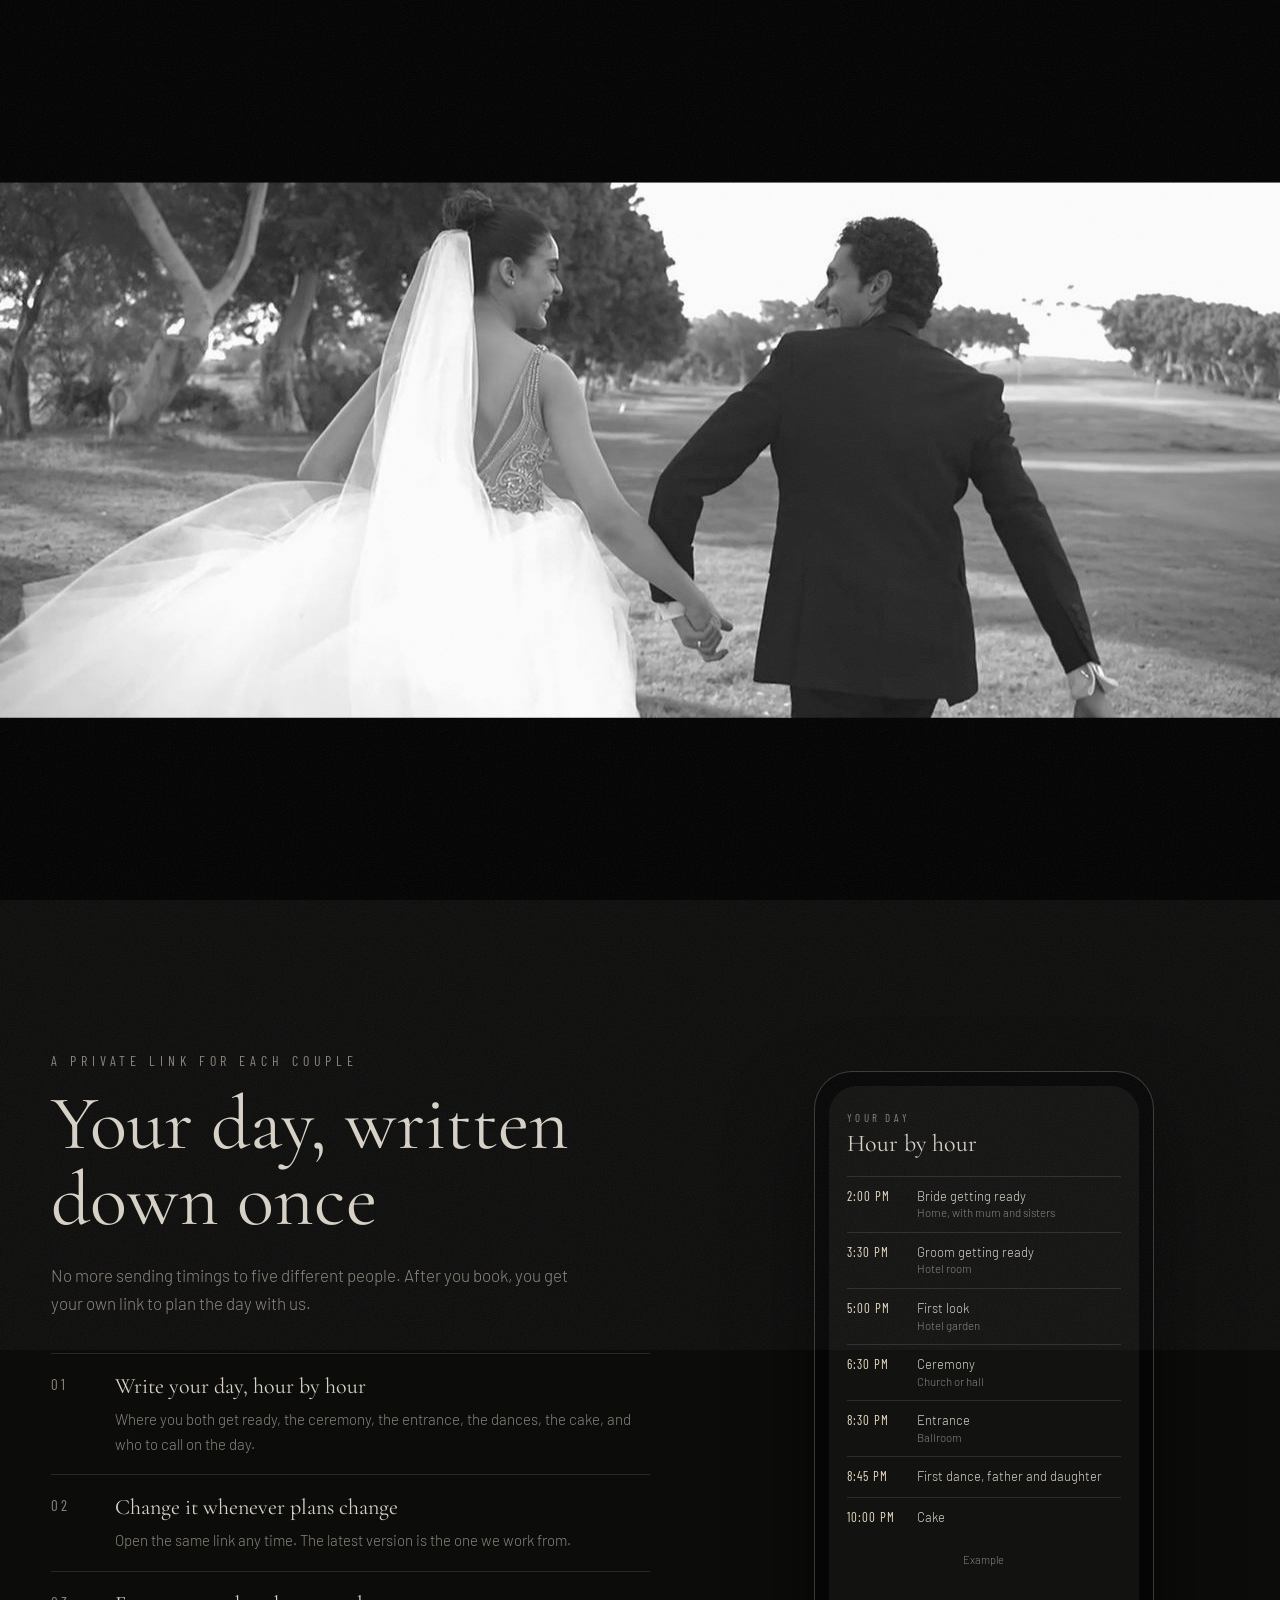
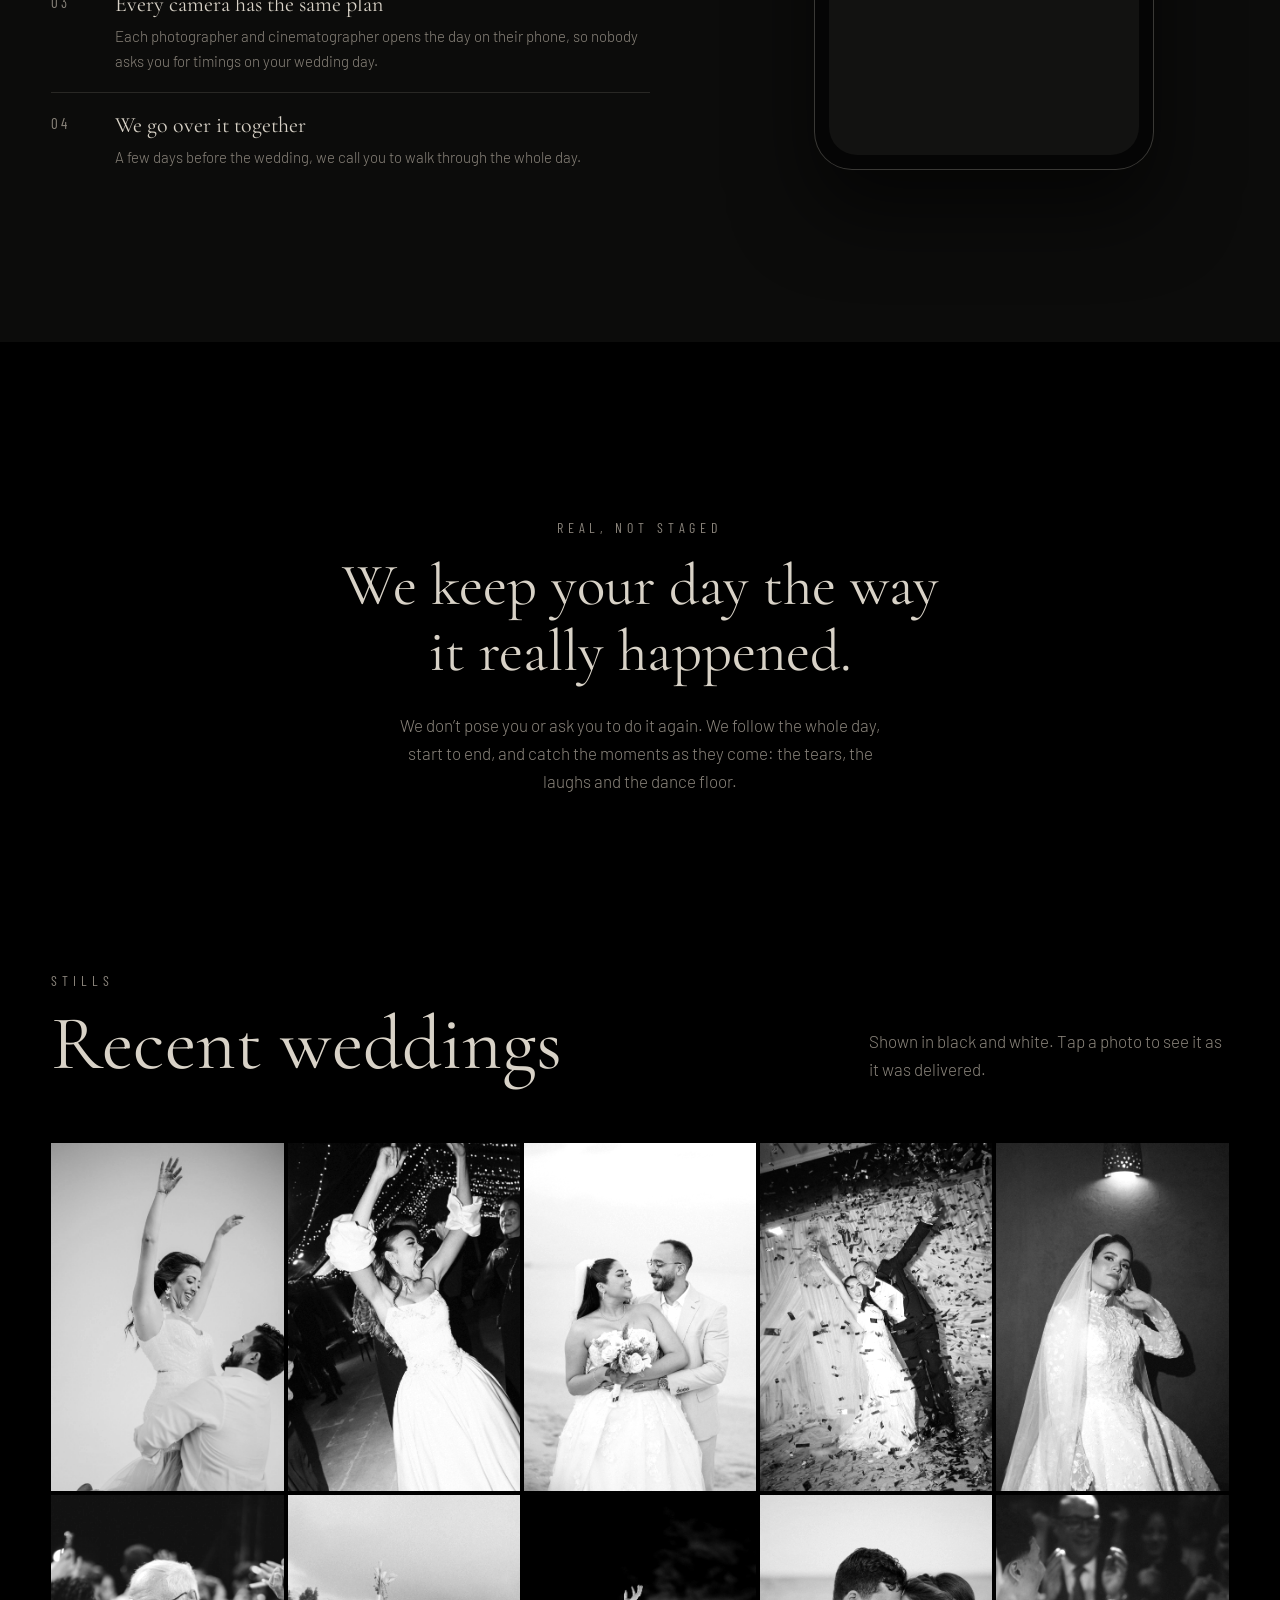
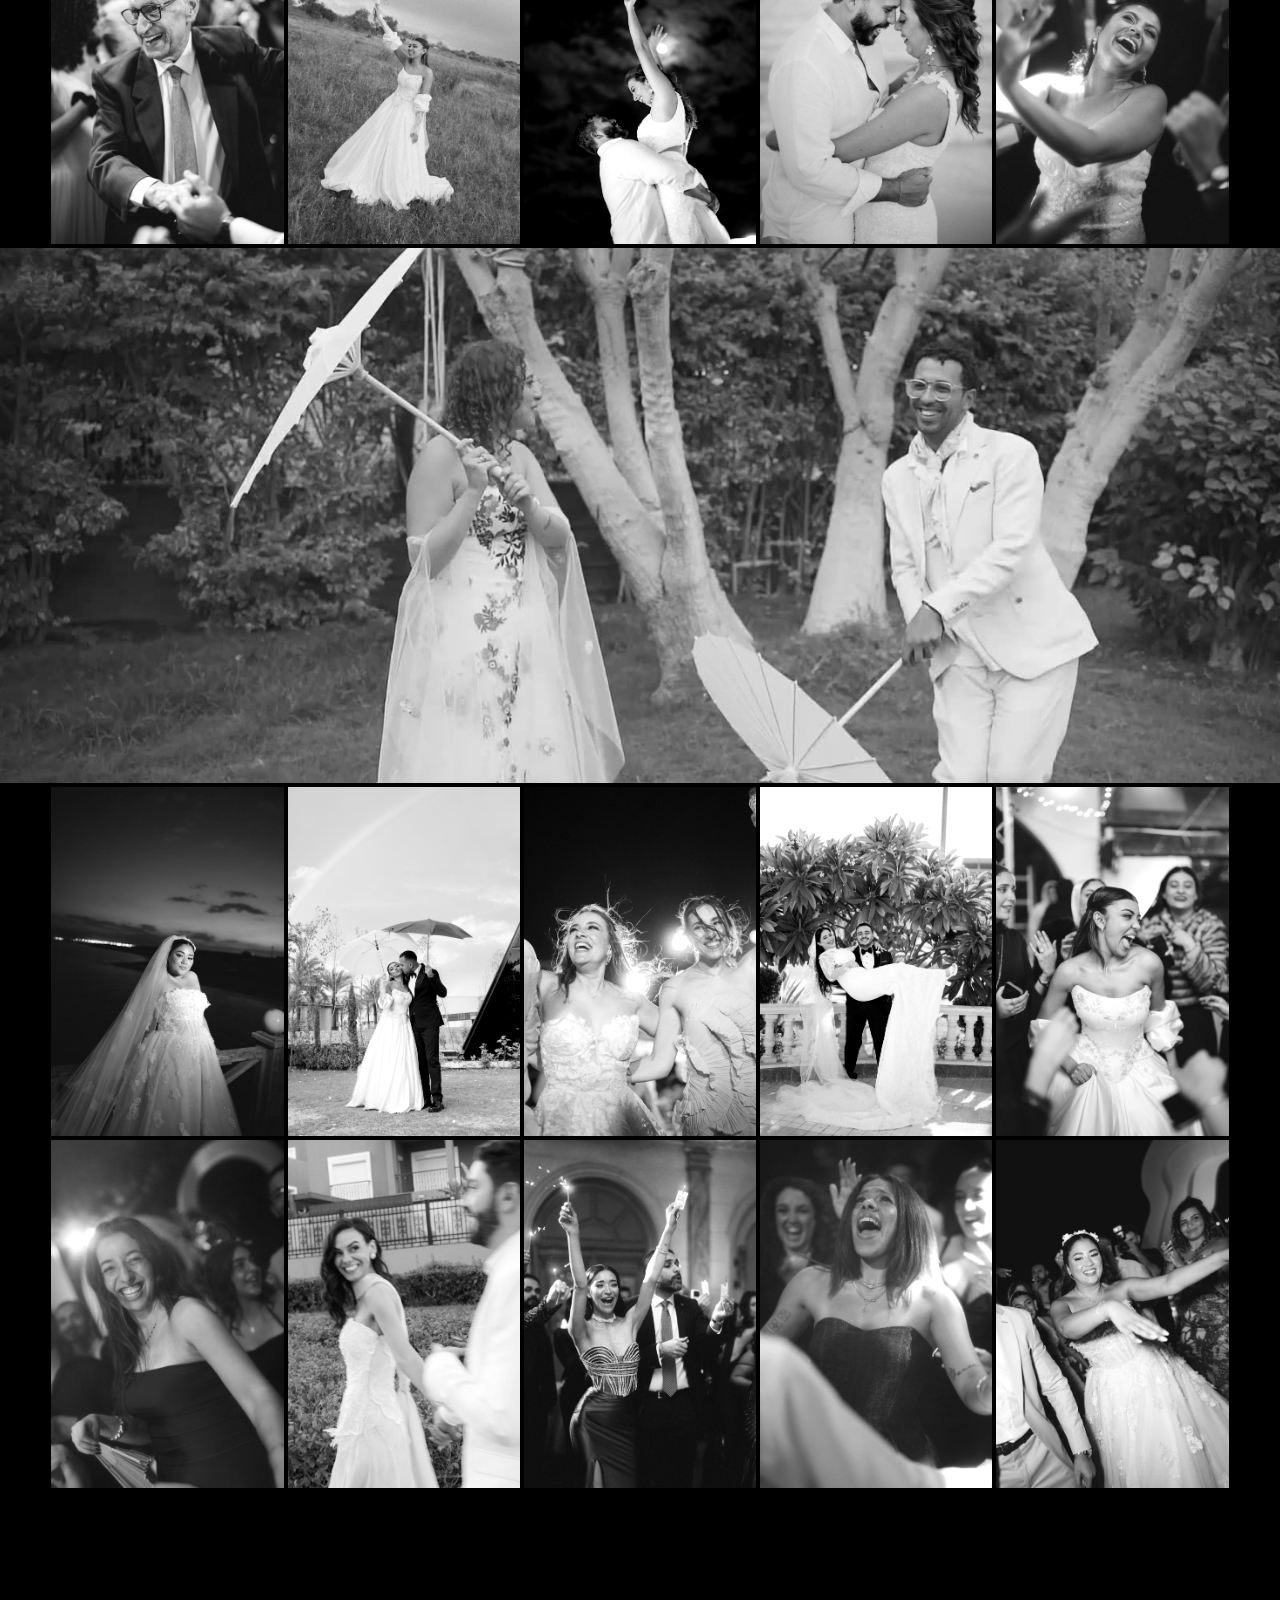
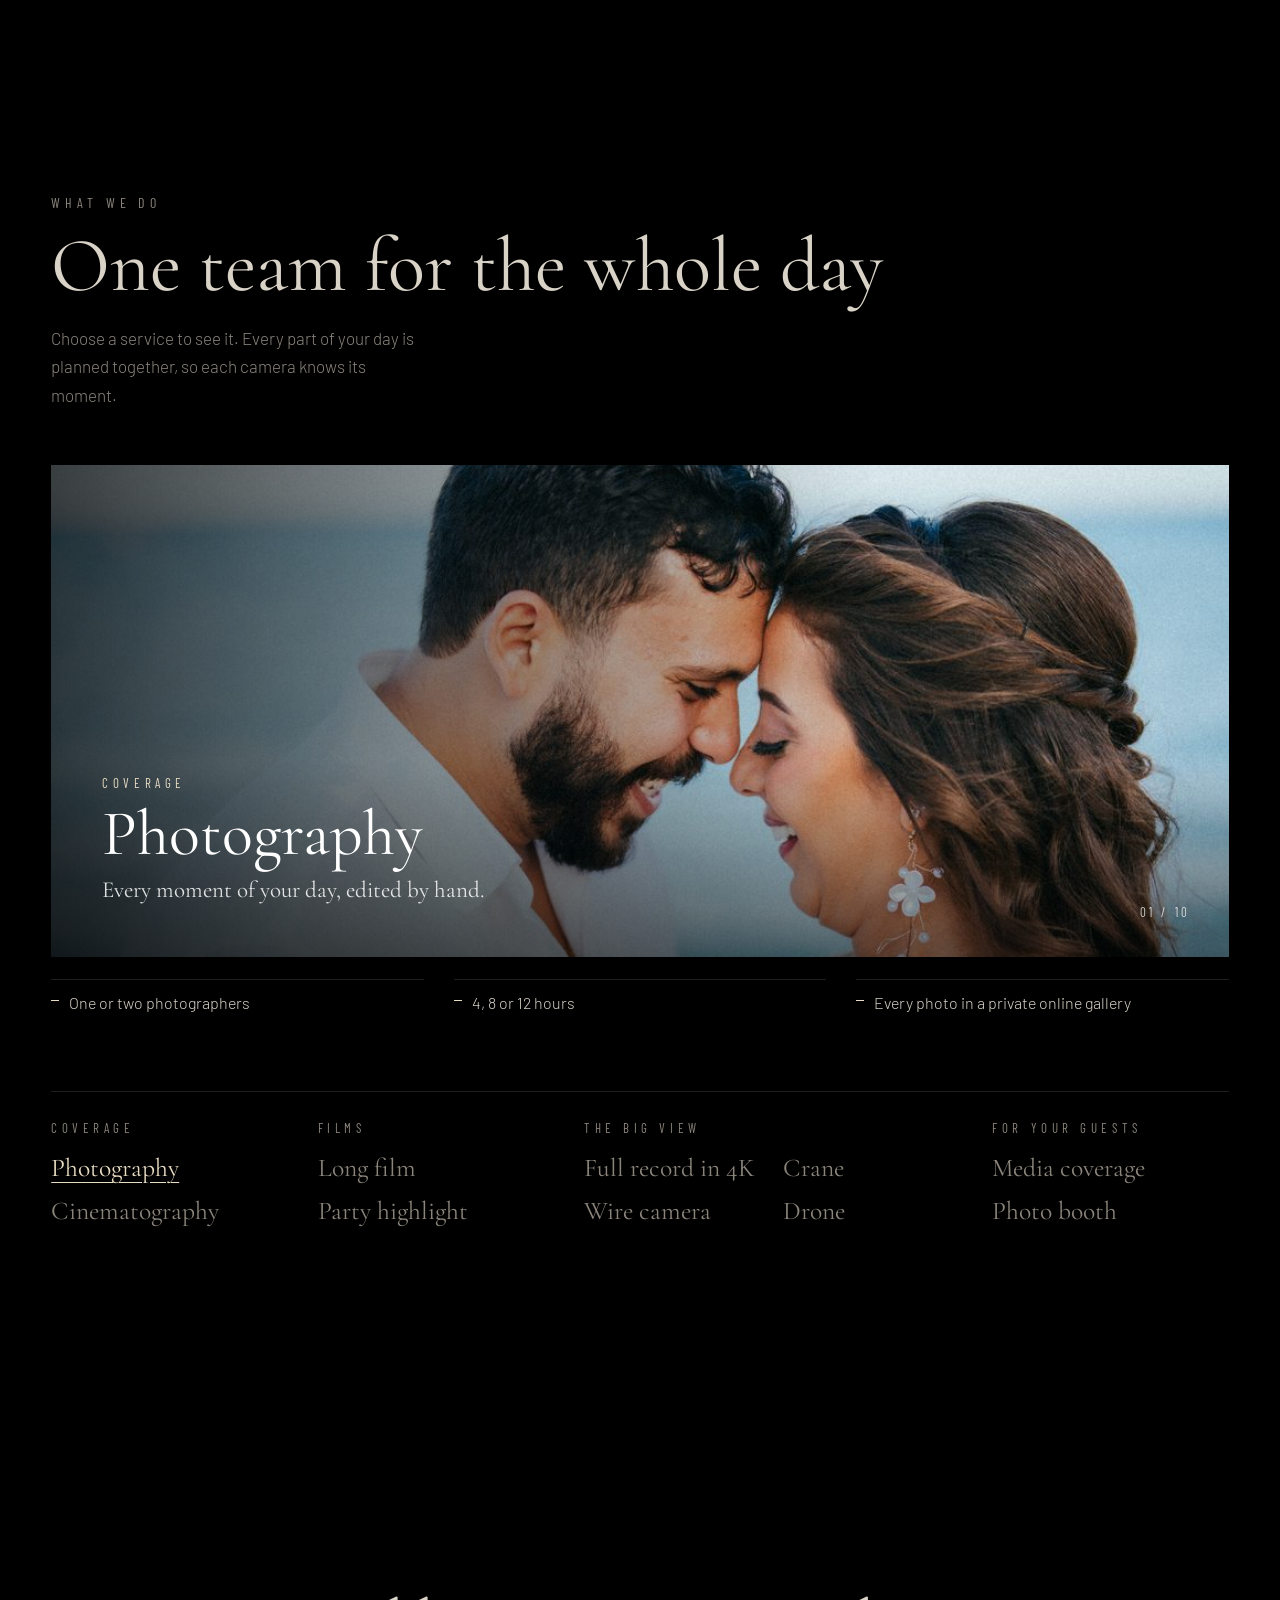
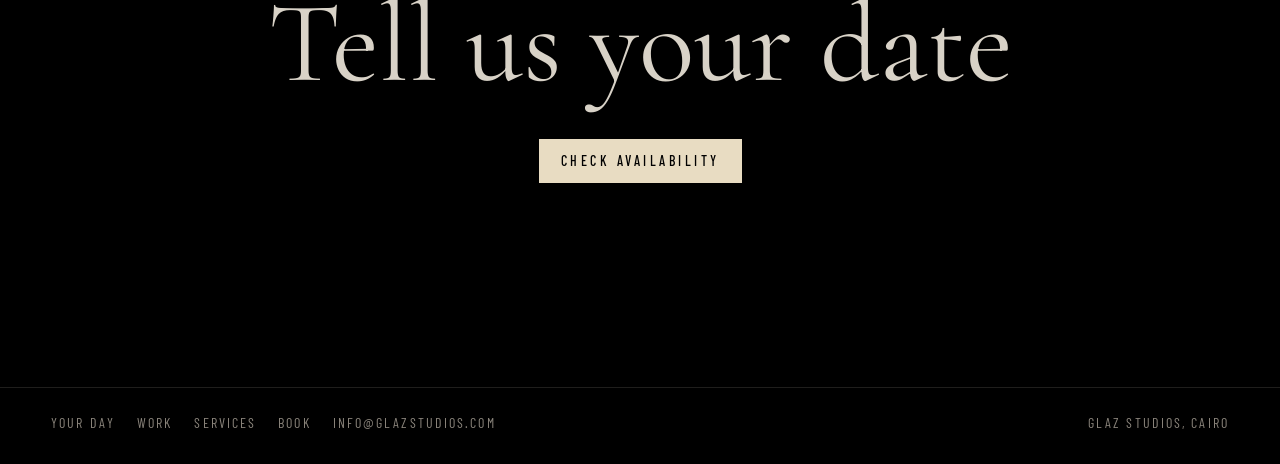
==== index.html @ 6703ae59 "Add files via upload" ====
<!doctype html>
<html lang="en">
<head>
<meta charset="utf-8">
<meta name="viewport" content="width=device-width, initial-scale=1">
<title>Glaz Studios — Wedding photography and films</title>
<meta name="description" content="Glaz Studios: wedding photography and cinematography in Cairo. We cover your whole day and keep it the way it really happened.">
<meta name="theme-color" content="#000000">
<meta property="og:title" content="Glaz Studios — Wedding photography and films">
<meta property="og:description" content="Your whole wedding day, from getting ready to the last song, kept the way it really happened.">
<meta property="og:image" content="media/site/hero-4.jpg">
<link rel="icon" href="favicon.ico" sizes="48x48">
<link rel="icon" type="image/png" sizes="32x32" href="favicon-32.png">
<link rel="apple-touch-icon" href="apple-touch-icon.png">
<link rel="preconnect" href="https://fonts.googleapis.com"><link rel="preconnect" href="https://fonts.gstatic.com" crossorigin>
<link rel="stylesheet" href="https://fonts.googleapis.com/css2?family=Bodoni+Moda:opsz,wght@6..96,400&family=Cormorant+Garamond:wght@400;500&family=Barlow+Condensed:wght@400;500&family=Barlow:wght@300;400&display=swap">
<style>
:root { color-scheme: dark; --bg: #000; --panel: #0C0C0B; --text: #D8D2C7; --muted: #8A847B; --warm: #E8DCC2; --line: rgba(216,210,199,.14);
  --title: 'Cormorant Garamond', Georgia, serif; --cond: 'Barlow Condensed', 'Arial Narrow', sans-serif; --sans: 'Barlow', system-ui, sans-serif; --mark: 'Bodoni Moda', Didot, serif;
  --gut: clamp(18px, 4vw, 60px); }
* { box-sizing: border-box; }
html { background: var(--bg); scroll-behavior: smooth; }
body { margin: 0; background: var(--bg); color: var(--text); font: 300 17px/1.65 var(--sans); overflow-x: clip; -webkit-font-smoothing: antialiased; }
img, video { display: block; max-width: 100%; height: auto; }
a { color: inherit; } h1, h2, h3 { font-weight: 400; margin: 0; } p { margin: 0; }
:focus-visible { outline: 1px solid var(--warm); outline-offset: 4px; }
.skip { position: absolute; left: 12px; top: -60px; z-index: 99; background: var(--warm); color: #000; padding: 10px 14px; }
.skip:focus { top: 12px; }
.grain { position: fixed; inset: -50%; z-index: 40; pointer-events: none; opacity: .08; background: url("data:image/svg+xml,%3Csvg xmlns='http://www.w3.org/2000/svg' width='220' height='220'%3E%3Cfilter id='n'%3E%3CfeTurbulence type='fractalNoise' baseFrequency='.85' numOctaves='2' stitchTiles='stitch'/%3E%3C/filter%3E%3Crect width='100%25' height='100%25' filter='url(%23n)'/%3E%3C/svg%3E"); animation: grain 1s steps(4) infinite; }
@keyframes grain { 0% { transform: translate(0, 0); } 25% { transform: translate(-3%, 2%); } 50% { transform: translate(2%, -3%); } 75% { transform: translate(-2%, -1%); } }

/* ---------- Intro: studio card, then the letterbox opens ---------- */
.card { position: fixed; inset: 0; z-index: 30; display: grid; place-content: center; justify-items: center; gap: 22px; pointer-events: none; }
.card img { width: 58px; opacity: 0; transition: opacity 1s; }
.card .wm { font: 400 15px/1 var(--mark); letter-spacing: .7em; text-indent: .7em; opacity: 0; transition: opacity 1s .25s; }
.card .pr { font: 400 13px/1 var(--cond); letter-spacing: .4em; text-indent: .4em; color: var(--muted); opacity: 0; transition: opacity 1s .7s; }
.c1 .card img, .c1 .card .wm, .c1 .card .pr { opacity: 1; animation: flicker 2.2s linear; }
.c2 .card { opacity: 0; transition: opacity .7s; }
.c3 .card { display: none; }
@keyframes flicker { 0%, 100% { filter: brightness(1); } 8% { filter: brightness(.6); } 10% { filter: brightness(1.15); } 46% { filter: brightness(.85); } 48% { filter: brightness(1); } }

.hero { --fh: min(100svh - 150px, 100vw / 2.39); position: relative; height: 100svh; min-height: 520px; }
.frame { position: absolute; left: 0; right: 0; top: 50%; height: var(--fh); transform: translateY(-50%); overflow: hidden; background: #000; }
.frame video { position: absolute; inset: 0; width: 100%; height: 100%; object-fit: cover; opacity: 0; transition: opacity .9s; }
.frame video.on { opacity: 1; }
.js .frame { clip-path: inset(50% 0 50% 0); }
.c2 .frame { clip-path: inset(0 0 0 0); transition: clip-path 1.8s cubic-bezier(.65, 0, .2, 1); }
.bar { position: absolute; left: 0; right: 0; height: calc((100svh - var(--fh)) / 2); display: flex; align-items: center; justify-content: space-between; gap: 20px; padding: 0 var(--gut); }
.bar.t { top: 0; } .bar.b { bottom: 0; }
.js .bar > * { opacity: 0; } .c3 .bar > * { opacity: 1; transition: opacity 1s; }
.logo { font: 400 14px/1 var(--mark); letter-spacing: .5em; text-decoration: none; white-space: nowrap; }
nav.links { display: flex; gap: 30px; font: 400 15px/1 var(--cond); letter-spacing: .2em; }
nav.links a { text-decoration: none; opacity: .8; } nav.links a:hover { opacity: 1; }
.menu { display: none; background: none; border: 0; color: inherit; font: 400 15px var(--cond); letter-spacing: .2em; cursor: pointer; }
.sub-line { font: 400 clamp(19px, 2vw, 26px)/1.3 var(--title); }
.cta { display: inline-block; text-decoration: none; font: 500 14px/1 var(--cond); letter-spacing: .25em; padding: 15px 22px; color: #000; background: var(--warm); white-space: nowrap; }
.cta:hover { background: #fff3da; }
.pause { position: absolute; right: var(--gut); top: calc(50% + var(--fh) / 2 - 56px); width: 38px; height: 38px; border-radius: 50%; border: 1px solid rgba(255,255,255,.45); background: rgba(0,0,0,.25); color: #fff; cursor: pointer; display: grid; place-items: center; }
.pause svg { width: 13px; height: 13px; fill: currentColor; } .pause .i-play { display: none; } .pause[aria-pressed="true"] .i-play { display: block; } .pause[aria-pressed="true"] .i-pause { display: none; }
.js .pause { opacity: 0; } .c3 .pause { opacity: 1; transition: opacity 1s; }
@media (max-width: 760px) {
  .hero { --fh: min(100svh - 240px, 135vw); }
  .bar.b { flex-direction: column; align-items: flex-start; justify-content: center; gap: 14px; }
  .menu { display: block; position: relative; z-index: 61; }
  nav.links { position: fixed; inset: 0; z-index: 60; flex-direction: column; align-items: center; justify-content: center; gap: 30px; background: #000; font-size: 26px; opacity: 0; visibility: hidden; transition: .3s; }
  .hero.open nav.links { opacity: 1; visibility: visible; }
}

/* ---------- Sections ---------- */
section { padding: clamp(90px, 12vw, 160px) var(--gut); }
.wrap { max-width: 1300px; margin: 0 auto; }
.sec-h { font: 400 clamp(44px, 6vw, 92px)/1 var(--title); }
.kick { display: block; font: 400 14px/1 var(--cond); letter-spacing: .35em; color: var(--muted); margin-bottom: 18px; }
.sec-p { margin-top: 22px; max-width: 52ch; color: var(--muted); }

/* Your day, written down once: the private link */
.plan { background: var(--panel); }
.plan .grid { display: grid; grid-template-columns: 1.1fr .9fr; gap: clamp(40px, 7vw, 110px); align-items: center; }
.plan ol { list-style: none; margin: 36px 0 0; padding: 0; counter-reset: s; }
.plan ol li { counter-increment: s; display: grid; grid-template-columns: 54px 1fr; gap: 6px 10px; padding: 18px 0; border-top: 1px solid var(--line); }
.plan ol li::before { content: counter(s, decimal-leading-zero); font: 400 15px/1.6 var(--cond); letter-spacing: .2em; color: var(--muted); }
.plan ol h3 { font: 400 22px/1.3 var(--title); color: var(--text); }
.plan ol p { grid-column: 2; color: var(--muted); font-size: 15px; }
.phone { justify-self: center; width: min(340px, 100%); aspect-ratio: 9 / 18.5; border: 1px solid rgba(216,210,199,.25); border-radius: 38px; padding: 14px; background: #050505; box-shadow: 0 40px 80px rgba(0,0,0,.6); }
.phone .scr { height: 100%; border-radius: 28px; background: #121211; overflow: hidden; padding: 26px 18px; font-size: 13px; }
.phone .scr .k { font: 400 11px/1 var(--cond); letter-spacing: .3em; color: var(--muted); }
.phone .scr h4 { margin: 8px 0 18px; font: 400 24px/1.1 var(--title); color: var(--text); }
.phone .row { display: grid; grid-template-columns: 62px 1fr; gap: 8px; padding: 11px 0; border-top: 1px solid var(--line); }
.phone .row b { font: 400 13px/1.3 var(--cond); letter-spacing: .08em; color: var(--warm); }
.phone .row span { color: var(--text); line-height: 1.35; } .phone .row small { display: block; color: var(--muted); font-size: 11.5px; }
.phone .ex { margin-top: 14px; color: var(--muted); font-size: 11px; text-align: center; }
@media (max-width: 900px) { .plan .grid { grid-template-columns: 1fr; } }

/* Real, not staged */
.real { text-align: center; padding-block: clamp(100px, 14vw, 190px); }
.real p.big { max-width: 22ch; margin: 0 auto; font: 400 clamp(32px, 4.6vw, 66px)/1.12 var(--title); color: var(--text); }
.real p.small { margin: 26px auto 0; max-width: 50ch; color: var(--muted); }

/* Recent weddings: 20 stills in black and white, colour when you point at one (phones: when it reaches the middle) */
.work-h { display: flex; justify-content: space-between; align-items: flex-end; gap: 20px 50px; flex-wrap: wrap; margin-bottom: clamp(36px, 5vw, 60px); }
.work-h p { color: var(--muted); max-width: 36ch; }
.stills { display: grid; grid-template-columns: repeat(5, 1fr); gap: 4px; }
.stills button { padding: 0; border: 0; background: #111; cursor: zoom-in; overflow: hidden; }
.stills img { width: 100%; aspect-ratio: 2 / 3; object-fit: cover; filter: grayscale(1) contrast(1.08); transition: filter .9s ease; }
.stills button:hover img, .stills button:focus-visible img, .stills button.live img { filter: none; }
.reel { position: relative; margin: 4px calc(-1 * var(--gut)); aspect-ratio: 2.39 / 1; overflow: hidden; background: #050505; }
.reel video { position: absolute; inset: 0; width: 100%; height: 100%; object-fit: cover; }
@media (max-width: 760px) { .stills { grid-template-columns: 1fr 1fr; } .reel { aspect-ratio: 4 / 3; } }

/* What we do: one screen, a programme of services */
.svc-h { display: flex; justify-content: space-between; align-items: flex-end; gap: 20px 50px; flex-wrap: wrap; margin-bottom: clamp(36px, 5vw, 56px); }
.svc-h p { color: var(--muted); max-width: 38ch; }
.screen { position: relative; aspect-ratio: 2.39 / 1; overflow: hidden; background: #070707; touch-action: pan-y; }
.screen .m { position: absolute; inset: 0; opacity: 0; transition: opacity .6s ease; }
.screen .m.on { opacity: 1; }
.screen .m img, .screen .m video { width: 100%; height: 100%; object-fit: cover; }
.screen .m > img { object-position: 50% 28%; }
.screen .m::after { content: ''; position: absolute; inset: 0; background: linear-gradient(90deg, rgba(0,0,0,.72) 0%, rgba(0,0,0,.25) 46%, rgba(0,0,0,0) 70%), linear-gradient(0deg, rgba(0,0,0,.5), rgba(0,0,0,0) 40%); }
.screen .todo { display: grid; place-items: center; height: 100%; border: 1px dashed rgba(216,210,199,.25); font: 400 14px/1.5 var(--cond); letter-spacing: .2em; color: var(--muted); text-align: center; padding: 0 20px; }
.quad { display: grid; grid-template-columns: 1fr 1fr; grid-template-rows: 1fr 1fr; gap: 3px; height: 100%; background: #000; }
.quad div { position: relative; overflow: hidden; } .quad img { filter: saturate(.85); }
.quad span { position: absolute; left: 8px; top: 8px; font: 500 11px/1 var(--cond); letter-spacing: .2em; color: #fff; background: rgba(0,0,0,.6); padding: 5px 7px; }
.quad .live { left: auto; right: 8px; } .quad .live::before { content: ''; display: inline-block; width: 7px; height: 7px; border-radius: 50%; background: #E0453A; margin-right: 6px; vertical-align: 1px; }
.cap { position: absolute; left: clamp(20px, 4vw, 56px); bottom: clamp(20px, 4vw, 52px); max-width: min(560px, 80%); z-index: 2; pointer-events: none; }
.cap .g { font: 400 13px/1 var(--cond); letter-spacing: .35em; color: var(--warm); }
.cap h3 { margin-top: 12px; font: 400 clamp(38px, 5vw, 76px)/1 var(--title); color: #fff; }
.cap p { margin-top: 10px; font: 400 clamp(19px, 1.8vw, 24px)/1.3 var(--title); color: rgba(255,255,255,.85); }
.count { position: absolute; right: clamp(16px, 3vw, 40px); bottom: clamp(16px, 3vw, 40px); z-index: 2; font: 400 13px/1 var(--cond); letter-spacing: .25em; color: rgba(255,255,255,.75); }
.gets { display: grid; grid-template-columns: repeat(3, 1fr); gap: 0 30px; list-style: none; margin: 0; padding: 22px 0 0; min-height: 70px; color: var(--text); font-size: 16px; }
.gets li { padding: 10px 0 10px 18px; border-top: 1px solid var(--line); position: relative; }
.gets li::before { content: ''; position: absolute; left: 0; top: 1.25em; width: 8px; height: 1px; background: var(--warm); }
.prog { display: grid; grid-template-columns: 1fr 1fr 1.6fr 1fr; gap: 30px; margin-top: clamp(40px, 5vw, 64px); padding-top: 30px; border-top: 1px solid var(--line); }
.prog h4 { margin: 0 0 14px; font: 400 13px/1 var(--cond); letter-spacing: .35em; color: var(--muted); font-weight: 400; }
.prog .opts { display: flex; flex-direction: column; align-items: flex-start; gap: 4px; }
.prog .big .opts { display: grid; grid-template-columns: 1fr 1fr; column-gap: 20px; }
.prog button { background: none; border: 0; padding: 4px 0; text-align: left; cursor: pointer; font: 400 clamp(22px, 2vw, 28px)/1.2 var(--title); color: var(--muted); transition: color .2s; }
.prog button:hover { color: var(--text); }
.prog button[aria-pressed="true"] { color: var(--warm); text-decoration: underline; text-decoration-thickness: 1px; text-underline-offset: 6px; }
@media (max-width: 900px) {
  .screen { aspect-ratio: 4 / 5; }
  .screen .m::after { background: linear-gradient(0deg, rgba(0,0,0,.8) 0%, rgba(0,0,0,.2) 55%, rgba(0,0,0,0) 75%); }
  .gets { grid-template-columns: 1fr; }
  .prog { grid-template-columns: 1fr 1fr; gap: 30px 20px; }
  .prog .big { grid-column: 1 / -1; }
}

.end { text-align: center; padding-block: clamp(110px, 16vw, 220px); }
.end h2 { font: 400 clamp(54px, 9vw, 140px)/.95 var(--title); margin-bottom: 40px; }
footer { padding: 28px var(--gut) 34px; display: flex; justify-content: space-between; flex-wrap: wrap; gap: 14px; color: var(--muted); font: 400 14px/1 var(--cond); letter-spacing: .15em; border-top: 1px solid var(--line); }
footer > span:first-child { display: flex; flex-wrap: wrap; gap: 12px 22px; min-width: 0; }
footer a { text-decoration: none; } footer a:hover { color: var(--text); }

/* Lightbox */
.lb { width: 100vw; height: 100dvh; max-width: none; max-height: none; margin: 0; padding: 0; border: 0; background: rgba(0,0,0,.96); color: var(--text); }
.lb[open] { display: grid; place-items: center; } .lb::backdrop { background: transparent; }
.lb img { max-width: calc(100vw - 140px); max-height: calc(100dvh - 90px); object-fit: contain; }
.lb button { position: absolute; background: none; border: 0; color: inherit; cursor: pointer; font: 400 15px var(--cond); letter-spacing: .2em; }
.lb .x { top: 18px; right: var(--gut); padding: 8px 0; }
.lb .p, .lb .n { top: 50%; transform: translateY(-50%); font: 400 60px/1 var(--title); padding: 10px 18px; letter-spacing: 0; }
.lb .p { left: 6px; } .lb .n { right: 6px; }
@media (max-width: 760px) { .lb img { max-width: 100vw; max-height: calc(100dvh - 150px); } .lb .p, .lb .n { top: auto; bottom: 24px; transform: none; } }

@media (prefers-reduced-motion: reduce) { html { scroll-behavior: auto; } .card { display: none; } .js .frame { clip-path: none; } .js .bar > *, .js .pause { opacity: 1; } .grain { animation: none; } .stills img, .screen .m { transition: none; } }
</style>
<script>document.documentElement.classList.add('js')</script>
</head>
<body>
<a class="skip" href="#main">Skip to the page</a>
<div class="grain" aria-hidden="true"></div>
<div class="card" aria-hidden="true"><img src="media/site/glaz-g.png" alt=""><span class="wm">GLAZ STUDIOS</span><span class="pr">PRESENTS</span></div>

<section class="hero" id="hero" aria-label="Glaz Studios" style="padding:0">
  <div class="bar t">
    <a class="logo" href="./" aria-label="Glaz Studios, home">GLAZ STUDIOS</a>
    <nav class="links" id="links" aria-label="Main"><a href="#work">WORK</a><a href="#services">SERVICES</a><a href="about">ABOUT</a><a href="faq">FAQ</a><a href="book">BOOK</a></nav>
    <button class="menu" id="menu" type="button" aria-expanded="false" aria-controls="links">MENU</button>
  </div>
  <div class="frame"><video id="va" muted playsinline preload="auto" aria-hidden="true"></video><video id="vb" muted playsinline preload="auto" aria-hidden="true"></video></div>
  <button class="pause" id="pause" type="button" aria-pressed="false" aria-label="Pause the film"><svg viewBox="0 0 24 24" aria-hidden="true"><path class="i-pause" d="M7 5h3v14H7zM14 5h3v14h-3z"/><path class="i-play" d="M8 5l11 7-11 7z"/></svg></button>
  <div class="bar b">
    <h1 class="sub-line" data-k="hero.line">Your whole wedding day, from getting ready to the last song.</h1>
    <a class="cta" href="book" data-k="hero.cta">CHECK YOUR DATE</a>
  </div>
</section>

<main id="main">
  <section class="plan" id="your-day" aria-labelledby="day-h"><div class="wrap grid">
    <div>
      <h2 class="sec-h" id="day-h"><span class="kick" data-k="plan.kicker">A PRIVATE LINK FOR EACH COUPLE</span><span data-k="plan.title">Your day, written down once</span></h2>
      <p class="sec-p" data-k="plan.intro">No more sending timings to five different people. After you book, you get your own link to plan the day with us.</p>
      <ol>
        <li><h3 data-k="plan.steps.0.title">Write your day, hour by hour</h3><p data-k="plan.steps.0.text">Where you both get ready, the ceremony, the entrance, the dances, the cake, and who to call on the day.</p></li>
        <li><h3 data-k="plan.steps.1.title">Change it whenever plans change</h3><p data-k="plan.steps.1.text">Open the same link any time. The latest version is the one we work from.</p></li>
        <li><h3 data-k="plan.steps.2.title">Every camera has the same plan</h3><p data-k="plan.steps.2.text">Each photographer and cinematographer opens the day on their phone, so nobody asks you for timings on your wedding day.</p></li>
        <li><h3 data-k="plan.steps.3.title">We go over it together</h3><p data-k="plan.steps.3.text">A few days before the wedding, we call you to walk through the whole day.</p></li>
      </ol>
    </div>
    <div class="phone" aria-hidden="true"><div class="scr">
      <p class="k">YOUR DAY</p><h4>Hour by hour</h4>
      <div class="row"><b>2:00 PM</b><span>Bride getting ready<small>Home, with mum and sisters</small></span></div>
      <div class="row"><b>3:30 PM</b><span>Groom getting ready<small>Hotel room</small></span></div>
      <div class="row"><b>5:00 PM</b><span>First look<small>Hotel garden</small></span></div>
      <div class="row"><b>6:30 PM</b><span>Ceremony<small>Church or hall</small></span></div>
      <div class="row"><b>8:30 PM</b><span>Entrance<small>Ballroom</small></span></div>
      <div class="row"><b>8:45 PM</b><span>First dance, father and daughter</span></div>
      <div class="row"><b>10:00 PM</b><span>Cake</span></div>
      <p class="ex">Example</p>
    </div></div>
  </div></section>

  <section class="real" id="real" aria-labelledby="real-h">
    <span class="kick" id="real-h" data-k="real.kicker">REAL, NOT STAGED</span>
    <p class="big" data-k="real.big">We keep your day the way it really happened.</p>
    <p class="small" data-k="real.small">We don’t pose you or ask you to do it again. We follow the whole day, start to end, and catch the moments as they come: the tears, the laughs and the dance floor.</p>
  </section>

  <section id="work" aria-labelledby="work-h" style="padding-top:0"><div class="wrap">
    <div class="work-h"><h2 class="sec-h" id="work-h"><span class="kick" data-k="work.kicker">STILLS</span><span data-k="work.title">Recent weddings</span></h2><p data-k="work.note">Shown in black and white. Tap a photo to see it as it was delivered.</p></div>
    <div class="stills" id="stills-a"></div>
    <div class="reel" id="reel"><video id="reel-v" muted loop playsinline preload="none" aria-hidden="true" poster="media/site/packages-bg-start.jpg"></video></div>
    <div class="stills" id="stills-b"></div>
  </div></section>

  <section id="services" aria-labelledby="svc-h"><div class="wrap">
    <div class="svc-h"><h2 class="sec-h" id="svc-h"><span class="kick" data-k="svc.kicker">WHAT WE DO</span><span data-k="svc.title">One team for the whole day</span></h2><p data-k="svc.intro">Choose a service to see it. Every part of your day is planned together, so each camera knows its moment.</p></div>
    <div class="screen" id="screen" aria-live="polite">
      <div class="cap"><p class="g" id="cap-g"></p><h3 id="cap-h"></h3><p id="cap-p"></p></div>
      <p class="count" id="count"></p>
    </div>
    <ul class="gets" id="gets"></ul>
    <div class="prog" id="prog" role="group" aria-label="Services"></div>
  </div></section>

  <section class="end" id="book" aria-labelledby="end-h"><h2 id="end-h" data-k="end.title">Tell us your date</h2><a class="cta" href="book" data-k="end.cta">CHECK AVAILABILITY</a></section>
</main>

<footer><span><a href="#your-day">YOUR DAY</a><a href="#work">WORK</a><a href="#services">SERVICES</a><a href="book">BOOK</a><a href="mailto:info@glazstudios.com">INFO@GLAZSTUDIOS.COM</a></span><span>GLAZ STUDIOS, CAIRO</span></footer>

<dialog class="lb" id="lb" aria-label="Photo"><img id="lb-img" alt=""><button class="x" id="lb-x" type="button">CLOSE</button><button class="p" id="lb-p" type="button" aria-label="Previous photo">‹</button><button class="n" id="lb-n" type="button" aria-label="Next photo">›</button></dialog>

<script>
(() => {
  const $ = (id) => document.getElementById(id), root = document.documentElement;
  const still = matchMedia('(prefers-reduced-motion: reduce)').matches;
  const phone = matchMedia('(max-width: 760px) and (orientation: portrait)').matches;
  const touch = matchMedia('(hover: none)').matches;
  const PREVIEW = new URLSearchParams(location.search).has('preview');   // opened inside Dashboard → Website
  const esc = (v) => String(v ?? '').replace(/[&<>"']/g, (c) => ({ '&': '&amp;', '<': '&lt;', '>': '&gt;', '"': '&quot;', "'": '&#39;' }[c]));
  const clone = (o) => JSON.parse(JSON.stringify(o));
  const getPath = (o, p) => p.split('.').reduce((a, k) => (a == null ? a : a[k]), o);
  const setPath = (o, p, v) => { const ks = p.split('.'); let a = o; ks.slice(0, -1).forEach((k, i) => { if (a[k] == null) a[k] = /^\d+$/.test(ks[i + 1]) ? [] : {}; a = a[k]; }); a[ks[ks.length - 1]] = v; };
  const merge = (base, over) => { if (Array.isArray(over) || typeof over !== 'object' || over == null) return over === undefined ? base : over;
    const out = { ...base }; for (const k of Object.keys(over)) out[k] = (base && typeof base[k] === 'object' && !Array.isArray(base[k])) ? merge(base[k], over[k]) : over[k]; return out; };
  const isVideo = (u) => /\.(mp4|webm|mov|m4v)(\?|$)/i.test(u || '');

  // =========================================================
  // The page's content. Edit it from Dashboard → Website (no code needed).
  // What is written here is only the starting version, used until something is published.
  // =========================================================
  const DEFAULT = {
    hero: { clips: [
      { video: 'media/site/hero-1.mp4', mobile: 'media/site/hero-1-mobile.mp4', poster: 'media/site/hero-1-poster.jpg', mobilePoster: 'media/site/hero-1-mobile-poster.jpg' },
      { video: 'media/site/hero.mp4', mobile: 'media/site/hero-mobile.mp4', poster: 'media/site/hero-poster.jpg', mobilePoster: 'media/site/hero-mobile-poster.jpg' } ] },
    work: { film: 'media/site/packages-bg.mp4', filmPoster: 'media/site/packages-bg-start.jpg', photos: [
      ['gal-01', 'The groom lifting the bride against a clear sky'], ['gal-04', 'The bride dancing'], ['gal-08', 'The couple on the beach, the bride holding her bouquet'],
      ['gal-02', 'The couple under falling confetti'], ['gal-15', 'The bride under a warm lamp in a red room'], ['gal-13', 'The grandfather laughing on the dance floor'],
      ['gal-16', 'The bride raising her bouquet in a field'], ['gal-10', 'The groom lifting the bride under blue night light'], ['gal-17', 'The couple, forehead to forehead, by the sea'],
      ['gal-03', 'The bride laughing with her arms up'],
      ['gal-05', 'The bride at dusk by the water, her veil long behind her'], ['gal-09', 'The couple kissing under a white umbrella, a rainbow above'], ['gal-06', 'The bride and her friend laughing under the lights'],
      ['gal-19', 'The groom carrying the bride’s veil on the terrace'], ['gal-14', 'The bride dancing with her friends'], ['gal-07', 'A guest in red laughing on the dance floor'],
      ['gal-12', 'The bride smiling in the garden'], ['gal-11', 'The couple dancing with sparklers'], ['gal-18', 'A guest laughing on the dance floor'], ['gal-20', 'The bride dancing at the party'],
    ].map(([f, alt]) => ({ src: `media/work/${f}.jpg`, alt })) },
    svc: { groups: [
      { name: 'COVERAGE', items: [
        { name: 'Photography', media: 'media/work/gal-17.jpg', line: 'Every moment of your day, edited by hand.', gets: ['One or two photographers', '4, 8 or 12 hours', 'Every photo in a private online gallery'] },
        { name: 'Cinematography', media: 'media/site/hero.mp4', line: 'Your day, cut like a film.', gets: ['One or two cinematographers', '4, 8 or 12 hours', 'A highlight film and the full film of your day'] } ] },
      { name: 'FILMS', items: [
        { name: 'Long film', media: 'media/site/hero-1.mp4', line: 'Thirty minutes to an hour, told as one story.', gets: ['One more camera on the day', 'Vows, speeches and family, nothing cut short', 'Your day in the order it happened'] },
        { name: 'Party highlight', media: 'media/work/gal-06.jpg', line: 'The party, with its real sound. No music laid over it.', gets: ['One more professional camera, only for the party', 'Your first dance, father and daughter, the groom and his mother, each filmed complete', 'Then the whole party and the dance floor, start to end'] } ] },
      { name: 'THE BIG VIEW', big: true, items: [
        { name: 'Full record in 4K', media: '', quad: ['media/work/reel-02.jpg', 'media/work/film-02.jpg', 'media/work/film-01.jpg', 'media/work/film-03.jpg'], line: 'Every camera, cut live.', gets: ['Shoulder cameras for the party or the church', 'A mixer that cuts all the cameras live', 'Live streaming for family who can’t be there'] },
        { name: 'Crane', media: '', line: 'Sweeping shots over the hall.', gets: ['An operator and a camera on the crane'] },
        { name: 'Wire camera', media: '', line: 'A camera gliding on a cable above your guests.', gets: ['The whole hall in one moving shot'] },
        { name: 'Drone', media: '', line: 'Your venue and your arrival, from the sky.', gets: ['Aerial shots of the venue and the entrance'] } ] },
      { name: 'FOR YOUR GUESTS', items: [
        { name: 'Media coverage', media: 'media/work/reel-04.jpg', line: 'Photos and clips for your pages, while the night is still going.', gets: ['Stories and posts during the event'] },
        { name: 'Photo booth', media: '', line: 'A corner your guests will queue for.', gets: ['Four hours of photos for your guests'] } ] } ] },
  };
  document.querySelectorAll('[data-k]').forEach((el) => setPath(DEFAULT, el.dataset.k, el.textContent));   // the words written in the page
  let C = clone(DEFAULT);

  // ---------- Words ----------
  const drawTexts = () => document.querySelectorAll('[data-k]').forEach((el) => { const v = getPath(C, el.dataset.k); if (typeof v === 'string' && el.textContent !== v) el.textContent = v; });

  // ---------- Recent weddings ----------
  let shots = [];
  const liveIO = touch ? new IntersectionObserver((es) => es.forEach((e) => e.target.classList.toggle('live', e.isIntersecting)), { rootMargin: '-43% 0px -43% 0px' }) : null;
  function drawWork() {
    const ph = (C.work.photos || []).filter((p) => p && p.src), half = Math.ceil(ph.length / 2);
    const tile = (p) => `<button><img src="${esc(p.src)}" alt="${esc(p.alt || 'A wedding by Glaz Studios')}" loading="lazy" width="1067" height="1600"></button>`;
    $('stills-a').innerHTML = ph.slice(0, half).map(tile).join('');
    $('stills-b').innerHTML = ph.slice(half).map(tile).join('');
    shots = [...document.querySelectorAll('.stills button')];
    shots.forEach((s, i) => { s.addEventListener('click', () => { show(i); lb.showModal(); }); liveIO?.observe(s); });
    const v = $('reel-v');
    $('reel').hidden = !C.work.film;
    if (C.work.filmPoster) v.poster = C.work.filmPoster; else v.removeAttribute('poster');
    if (v.dataset.src !== C.work.film) { v.dataset.src = C.work.film || ''; if (v.src) { v.src = C.work.film; if (reelOn && !still) v.play().catch(() => {}); } }
  }
  let reelOn = false;
  new IntersectionObserver((es) => { const v = $('reel-v'); reelOn = es[0].isIntersecting;
    if (reelOn) { if (!v.src && v.dataset.src) v.src = v.dataset.src; if (!still) v.play().catch(() => {}); } else v.pause(); }, { threshold: .2 }).observe($('reel'));

  // ---------- What we do: one screen, a programme of services ----------
  let ALL = [], media = {}, cur = -1;
  function drawServices() {
    const keep = ALL[cur]?.name;
    document.querySelectorAll('#screen .m').forEach((m) => m.remove()); media = {}; cur = -1;
    const groups = (C.svc.groups || []).map((g) => ({ ...g, items: (g.items || []).filter((s) => s && s.name && !s.hidden) })).filter((g) => g.items.length);
    ALL = groups.flatMap((g) => g.items.map((s) => ({ ...s, group: g.name })));
    let n = 0;
    $('prog').innerHTML = groups.map((g) => `<div class="${g.big ? 'big' : ''}"><h4>${esc(g.name)}</h4><div class="opts">${g.items.map((s) => `<button type="button" data-s="${n++}" aria-pressed="false">${esc(s.name)}</button>`).join('')}</div></div>`).join('');
    if (started || PREVIEW) pick(Math.max(0, ALL.findIndex((x) => x.name === keep)));
  }
  function layer(i) {
    if (media[i]) return media[i];
    const s = ALL[i], el = document.createElement('div'); el.className = 'm';
    const empty = () => { el.innerHTML = `<div class="todo">YOUR ${esc(String(s.name).toUpperCase())} SHOT GOES HERE</div>`; };
    if (s.media && isVideo(s.media)) {
      const v = document.createElement('video'); Object.assign(v, { muted: true, loop: true, playsInline: true, preload: 'auto' }); v.setAttribute('aria-hidden', 'true');
      v.onloadeddata = () => { if (cur === i && !still) v.play().catch(() => {}); }; v.onerror = empty; v.src = s.media; el.append(v);
    } else if (s.media) { const im = new Image(); im.alt = ''; im.onerror = empty; im.src = s.media; el.append(im); }
    else if (s.quad?.length) el.innerHTML = `<div class="quad">${s.quad.map((q, k) => `<div><img src="${esc(q)}" alt=""><span>CAM ${k + 1}</span>${k === 0 ? '<span class="live">LIVE</span>' : ''}</div>`).join('')}</div>`;
    else empty();
    $('screen').prepend(el);
    return (media[i] = el);
  }
  function pick(i) {
    if (!ALL.length || i === cur) return;
    const prev = media[cur]; cur = i;
    const el = layer(i); requestAnimationFrame(() => el.classList.add('on'));
    if (prev) { prev.classList.remove('on'); prev.querySelector('video')?.pause(); }
    const v = el.querySelector('video'); if (v && !still) v.play().catch(() => {});
    const s = ALL[i];
    $('cap-g').textContent = s.group; $('cap-h').textContent = s.name; $('cap-p').textContent = s.line || '';
    $('count').textContent = `${String(i + 1).padStart(2, '0')} / ${String(ALL.length).padStart(2, '0')}`;
    $('gets').innerHTML = (s.gets || []).filter(Boolean).map((x) => `<li>${esc(x)}</li>`).join('');
    document.querySelectorAll('#prog button').forEach((b) => b.setAttribute('aria-pressed', String(Number(b.dataset.s) === i)));
    layer((i + 1) % ALL.length);   // get the next one ready
  }
  $('prog').addEventListener('click', (e) => { const b = e.target.closest('button'); if (b) pick(Number(b.dataset.s)); });
  if (!touch) $('prog').addEventListener('mouseover', (e) => { const b = e.target.closest('button'); if (b) pick(Number(b.dataset.s)); });
  let sx = null;
  $('screen').addEventListener('touchstart', (e) => { sx = e.touches[0].clientX; }, { passive: true });
  $('screen').addEventListener('touchend', (e) => { if (sx == null || !ALL.length) return; const dx = e.changedTouches[0].clientX - sx; if (Math.abs(dx) > 50) pick((cur + (dx < 0 ? 1 : -1) + ALL.length) % ALL.length); sx = null; });
  let started = false;
  new IntersectionObserver((es, o) => { if (es[0].isIntersecting) { o.disconnect(); started = true; if (cur < 0) pick(0); } }, { rootMargin: '600px 0px' }).observe($('services'));
  new IntersectionObserver((es) => { const v = media[cur]?.querySelector('video'); if (v) es[0].isIntersecting && !still ? v.play().catch(() => {}) : v.pause(); }, { threshold: .2 }).observe($('screen'));

  // ---------- Hero film: the clips play one after the other ----------
  const a = $('va'), b = $('vb'); let clips = [], at = 0, front = a, back = b, paused = still, heroKey = '';
  const srcOf = (c) => (phone && c.mobile) || c.video;
  const posterOf = (c) => (phone && c.mobilePoster) || c.poster || '';
  function drawHero() {
    const list = (C.hero.clips || []).filter((c) => c && c.video);
    const key = JSON.stringify(list.map(srcOf)); if (key === heroKey) return; heroKey = key; clips = list; at = 0;
    [a, b].forEach((v) => { v.pause(); v.classList.remove('on'); v.removeAttribute('src'); v.load(); });
    front = a; back = b; if (!clips.length) return;
    a.poster = posterOf(clips[0]); a.src = srcOf(clips[0]); a.classList.add('on');
    if (clips.length > 1) b.src = srcOf(clips[1]);
    if (!paused) a.play().catch(() => {});
  }
  [a, b].forEach((v) => {
    v.addEventListener('loadedmetadata', () => { v.playbackRate = 0.7; });
    v.addEventListener('ended', () => {
      if (clips.length < 2) { v.currentTime = 0; if (!paused) v.play().catch(() => {}); return; }
      at = (at + 1) % clips.length; [front, back] = [back, front];
      front.currentTime = 0; if (!paused) front.play().catch(() => {});
      front.classList.add('on'); back.classList.remove('on');
      setTimeout(() => { back.src = srcOf(clips[(at + 1) % clips.length]); back.load(); }, 1000);
    });
  });
  const pause = $('pause');
  const setPaused = (p) => { paused = p; pause.setAttribute('aria-pressed', String(p)); pause.setAttribute('aria-label', p ? 'Play the film' : 'Pause the film'); p ? front.pause() : front.play().catch(() => {}); };
  pause.addEventListener('click', () => setPaused(!paused));

  // ---------- Draw everything ----------
  function render() { drawTexts(); drawWork(); drawServices(); drawHero(); }

  // Published content from the dashboard (the page shows its starting version if this can't load)
  async function published() {
    try {
      const cfg = await import('./config.js');
      if (!cfg.SUPABASE_KEY || cfg.SUPABASE_KEY.startsWith('PASTE_')) return null;
      const r = await fetch(`${cfg.SUPABASE_URL}/rest/v1/site_content?id=eq.home&select=content`, { headers: { apikey: cfg.SUPABASE_KEY } });
      if (!r.ok) return null;
      return (await r.json())[0]?.content || null;
    } catch (e) { return null; }
  }
  const timeout = (ms) => new Promise((r) => setTimeout(() => r('timeout'), ms));
  (async () => {
    const got = await Promise.race([published(), timeout(1200)]);
    if (got && got !== 'timeout') C = merge(clone(DEFAULT), got);
    render();
    if (got === 'timeout') published().then((late) => { if (late) { C = merge(clone(DEFAULT), late); render(); } });
    if (PREVIEW) parent.postMessage({ type: 'glaz-ready', content: C }, '*');
  })();

  // Live preview inside Dashboard → Website
  if (PREVIEW) {
    const ALLOWED = /^https:\/\/(glaz-dashboard[\w-]*\.vercel\.app|dashboard\.glazstudios\.com)$|^http:\/\/(localhost|127\.0\.0\.1)(:\d+)?$/;
    addEventListener('message', (e) => {
      if (!ALLOWED.test(e.origin) || !e.data || typeof e.data !== 'object') return;
      if (e.data.type === 'glaz-content' && e.data.content) { C = merge(clone(DEFAULT), e.data.content); render(); }
      if (e.data.type === 'glaz-scroll' && /^[\w-]+$/.test(e.data.section || '')) document.getElementById(e.data.section)?.scrollIntoView({ behavior: 'smooth', block: 'start' });
    });
  }

  // ---------- Intro ----------
  if (still || PREVIEW) root.classList.add('c1', 'c2', 'c3');
  else { setTimeout(() => root.classList.add('c1'), 200); setTimeout(() => root.classList.add('c2'), 2600); setTimeout(() => root.classList.add('c3'), 4200); }

  // ---------- Phone menu ----------
  const menu = $('menu'), hero = $('hero');
  const setMenu = (on) => { hero.classList.toggle('open', on); menu.setAttribute('aria-expanded', String(on)); menu.textContent = on ? 'CLOSE' : 'MENU'; document.body.style.overflow = on ? 'hidden' : ''; };
  menu.addEventListener('click', () => setMenu(!hero.classList.contains('open')));
  $('links').addEventListener('click', (e) => { if (e.target.closest('a')) setMenu(false); });
  addEventListener('keydown', (e) => { if (e.key === 'Escape') setMenu(false); });

  // ---------- Tap a photo to see it large, in colour ----------
  const lb = $('lb'), lbImg = $('lb-img'); let li = 0;
  function show(i) { li = (i + shots.length) % shots.length; const im = shots[li].querySelector('img'); lbImg.src = im.currentSrc || im.src; lbImg.alt = im.alt; }
  $('lb-x').onclick = () => lb.close(); $('lb-p').onclick = () => show(li - 1); $('lb-n').onclick = () => show(li + 1);
  lb.addEventListener('click', (e) => { if (e.target === lb) lb.close(); });
  lb.addEventListener('keydown', (e) => { if (e.key === 'ArrowLeft') show(li - 1); if (e.key === 'ArrowRight') show(li + 1); });
  let tx = null;
  lb.addEventListener('touchstart', (e) => { tx = e.touches[0].clientX; }, { passive: true });
  lb.addEventListener('touchend', (e) => { if (tx == null) return; const dx = e.changedTouches[0].clientX - tx; if (Math.abs(dx) > 50) show(li + (dx < 0 ? 1 : -1)); tx = null; });
})();
</script>
</body>
</html>
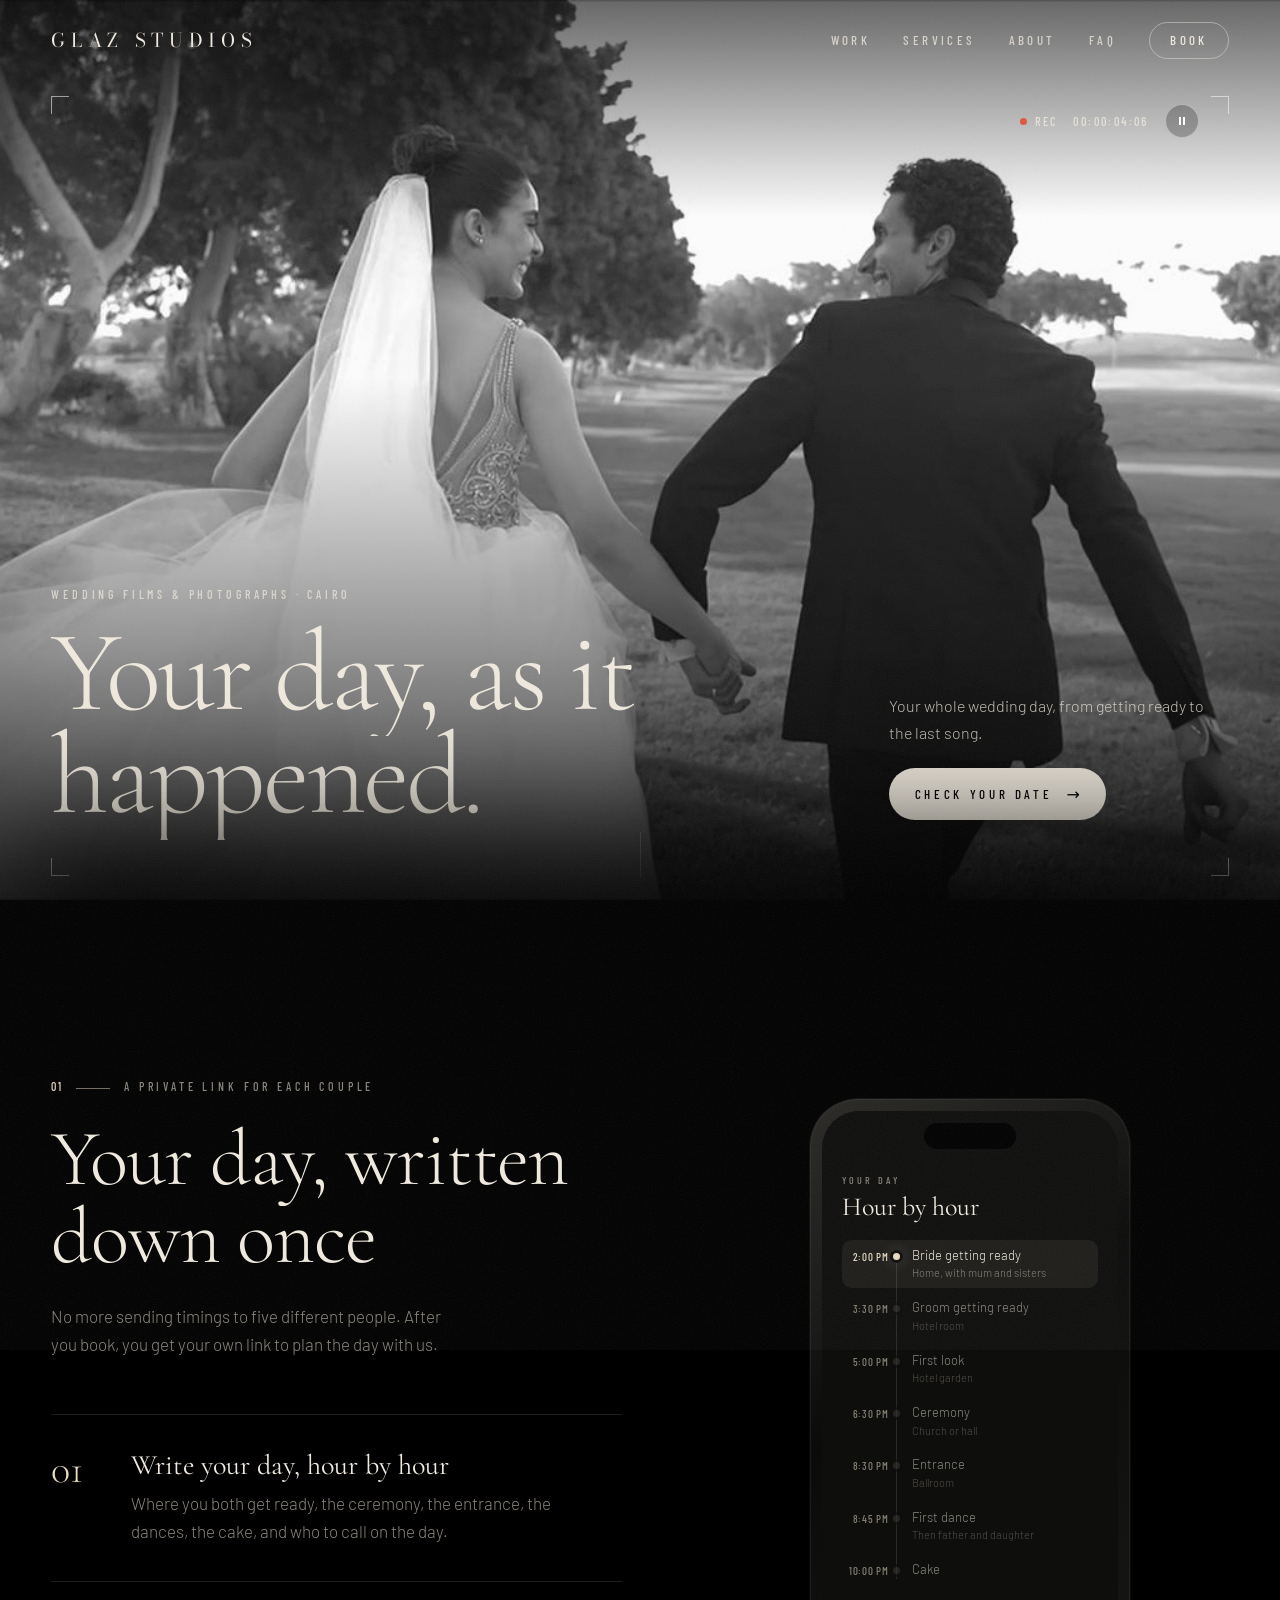
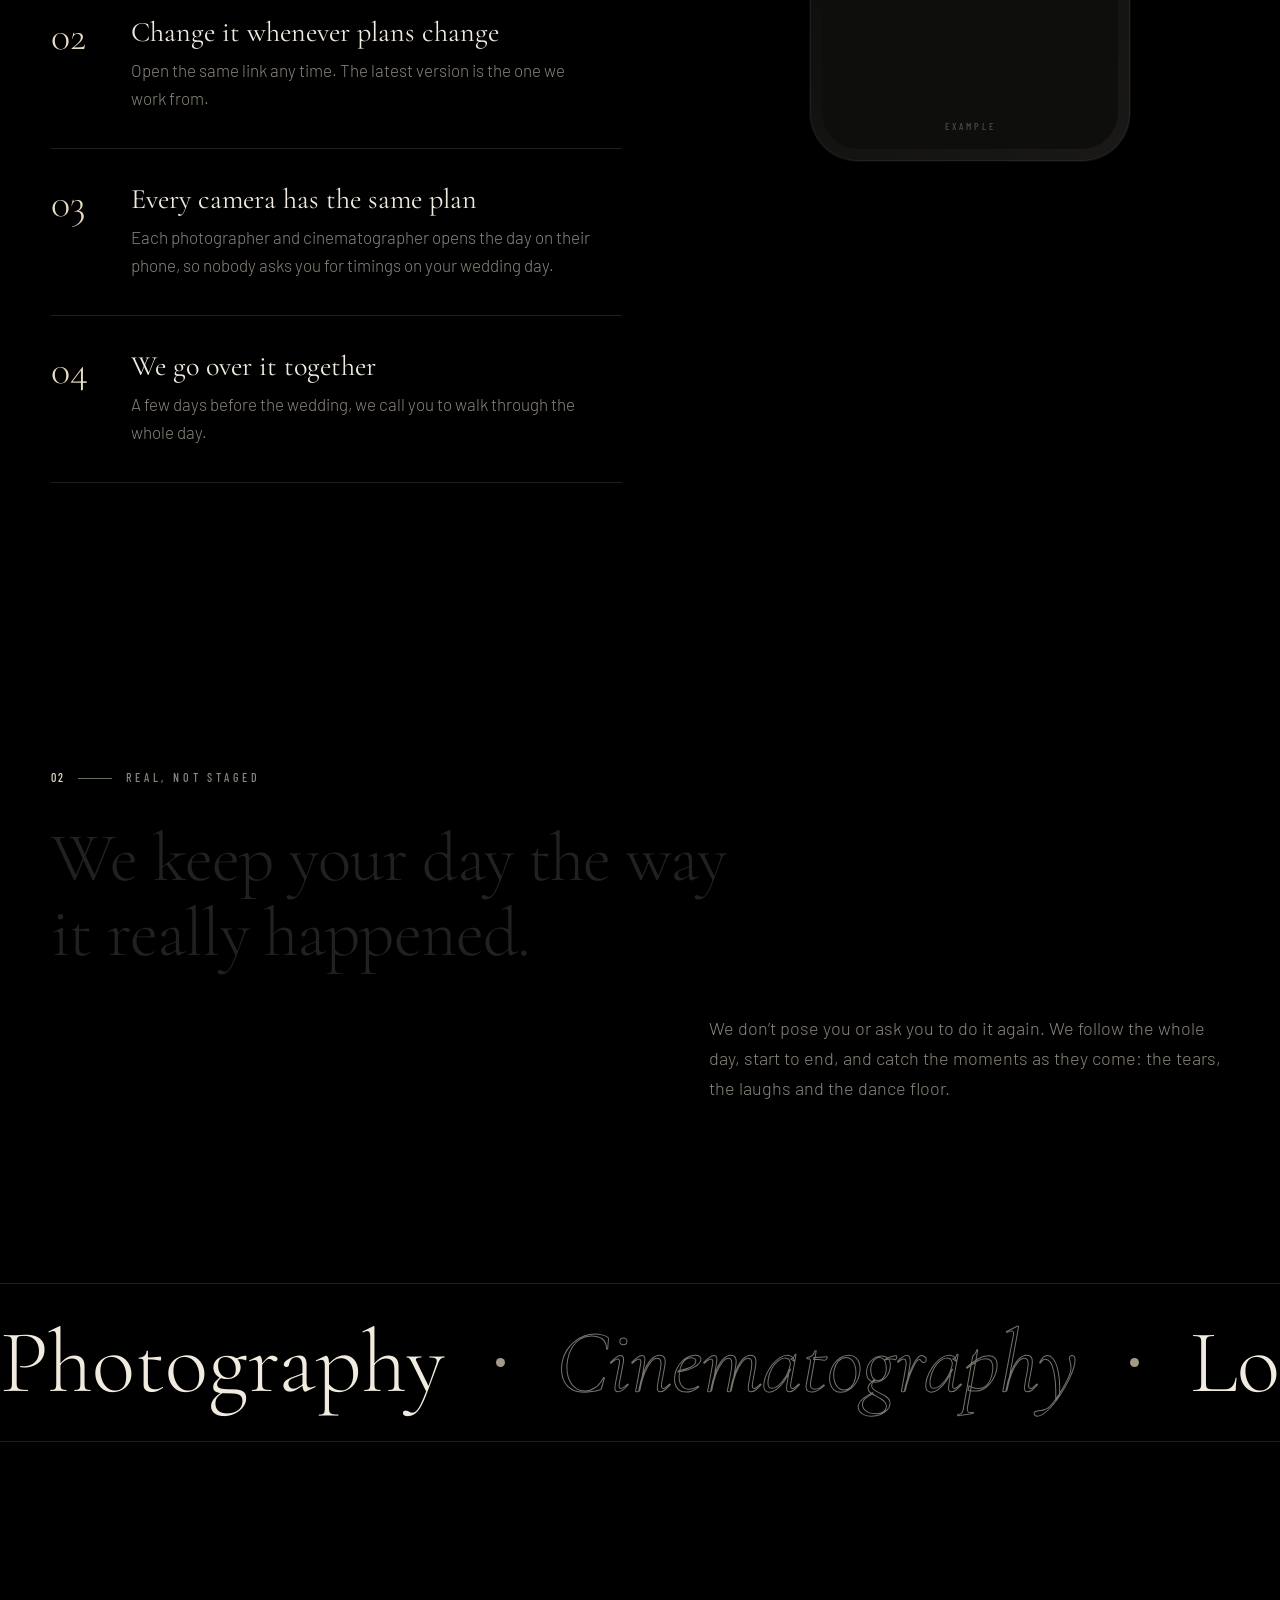
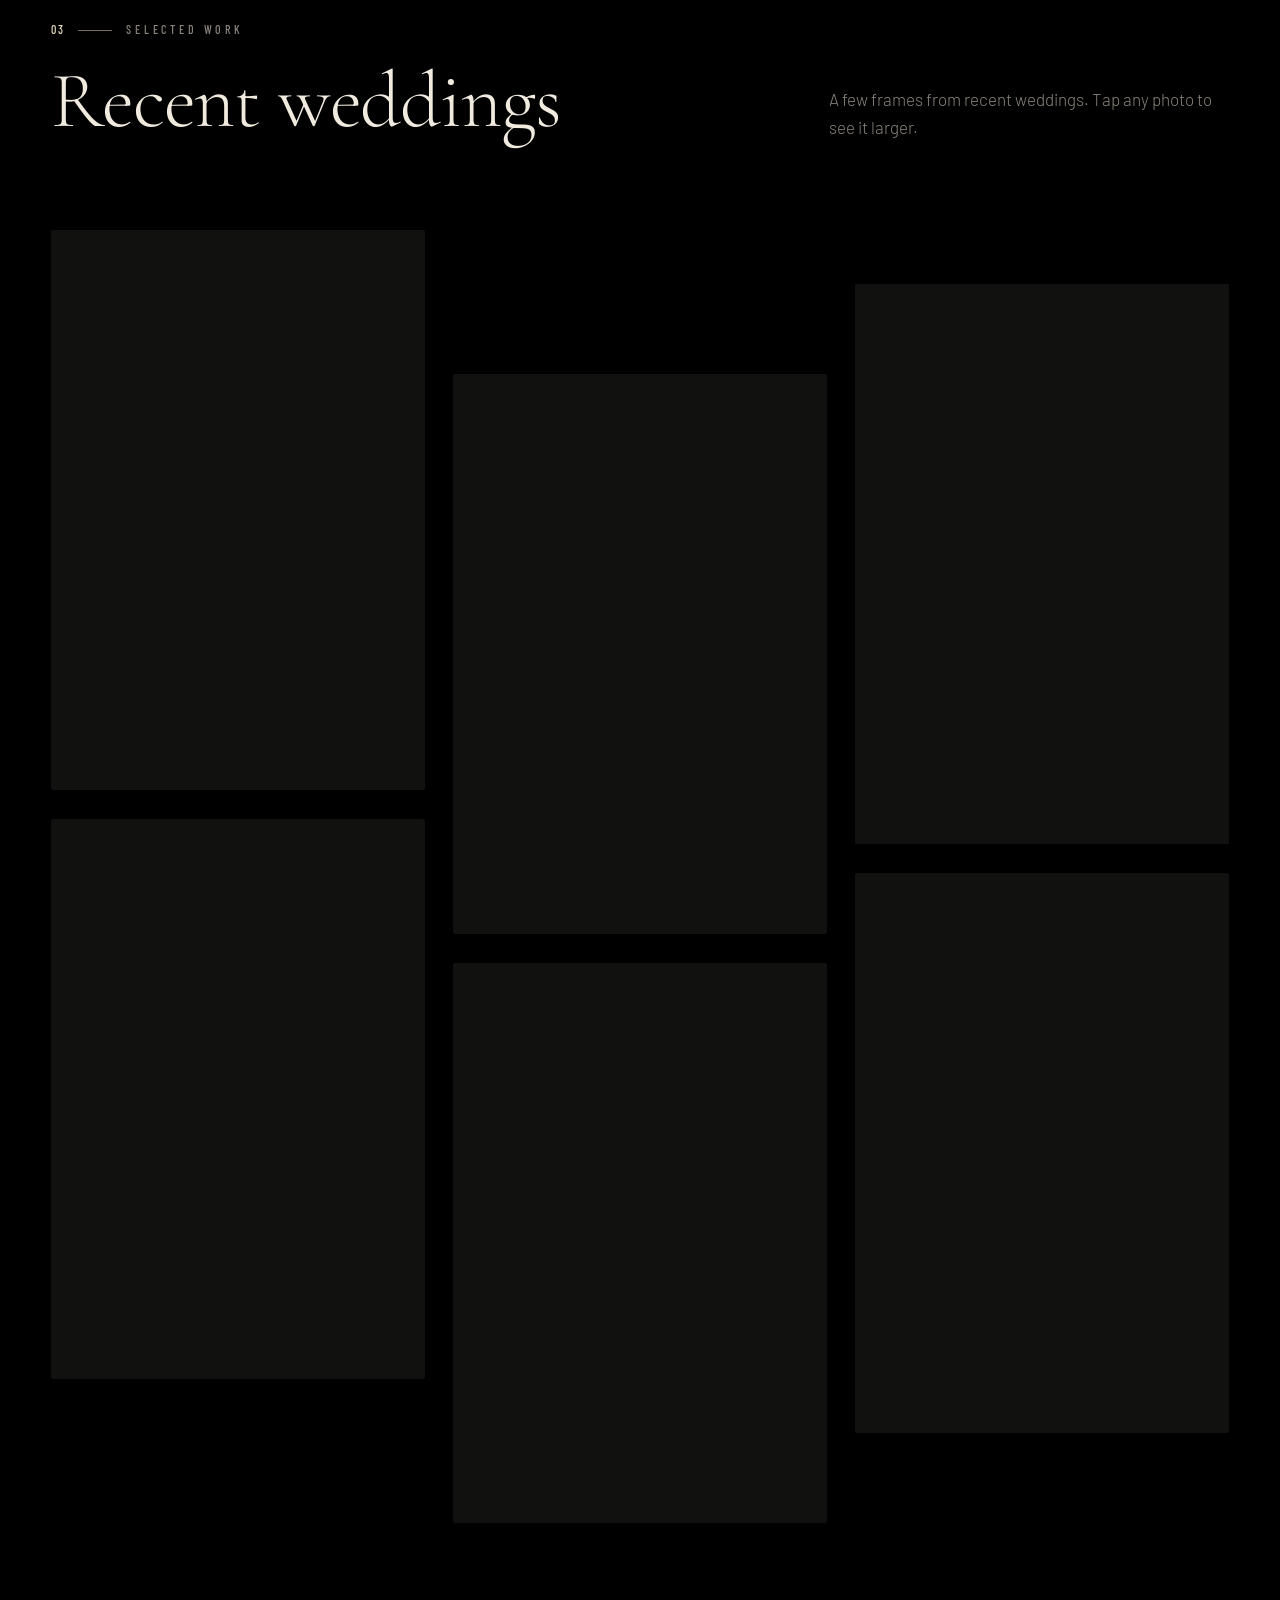
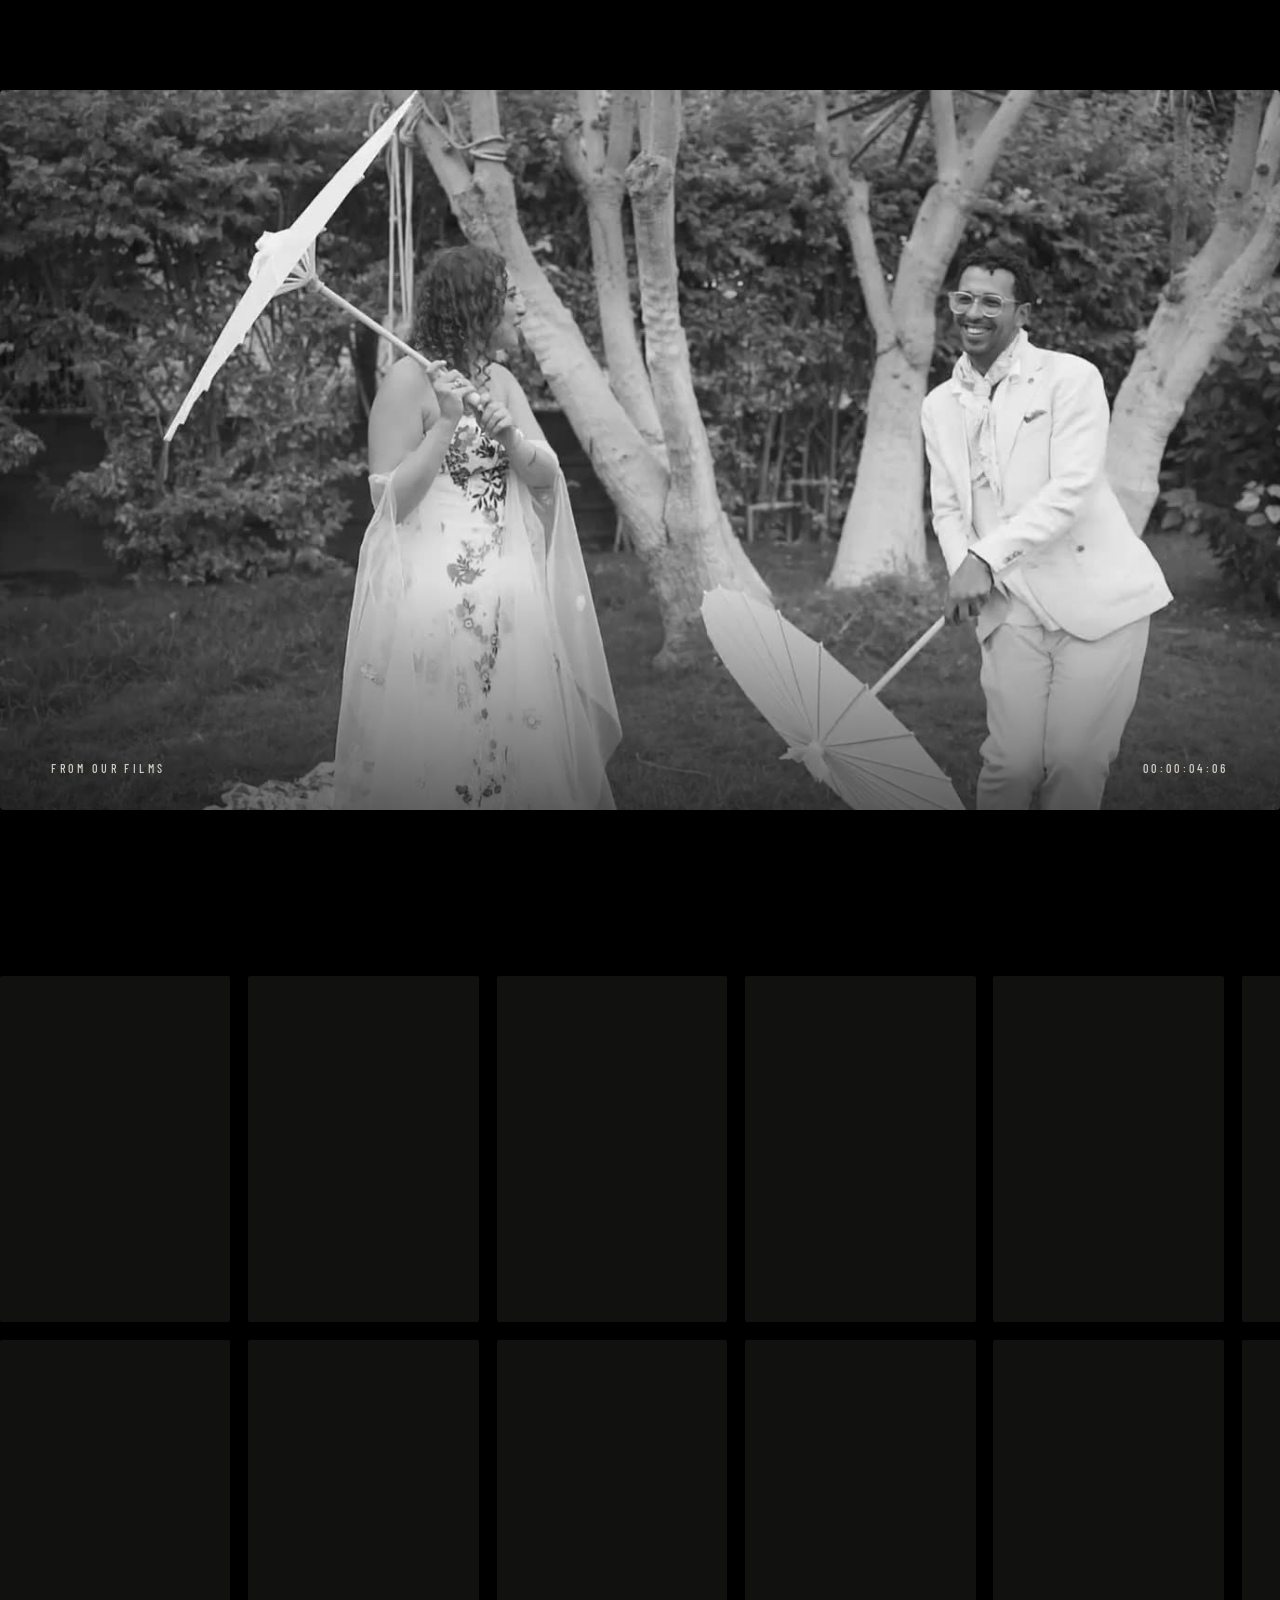
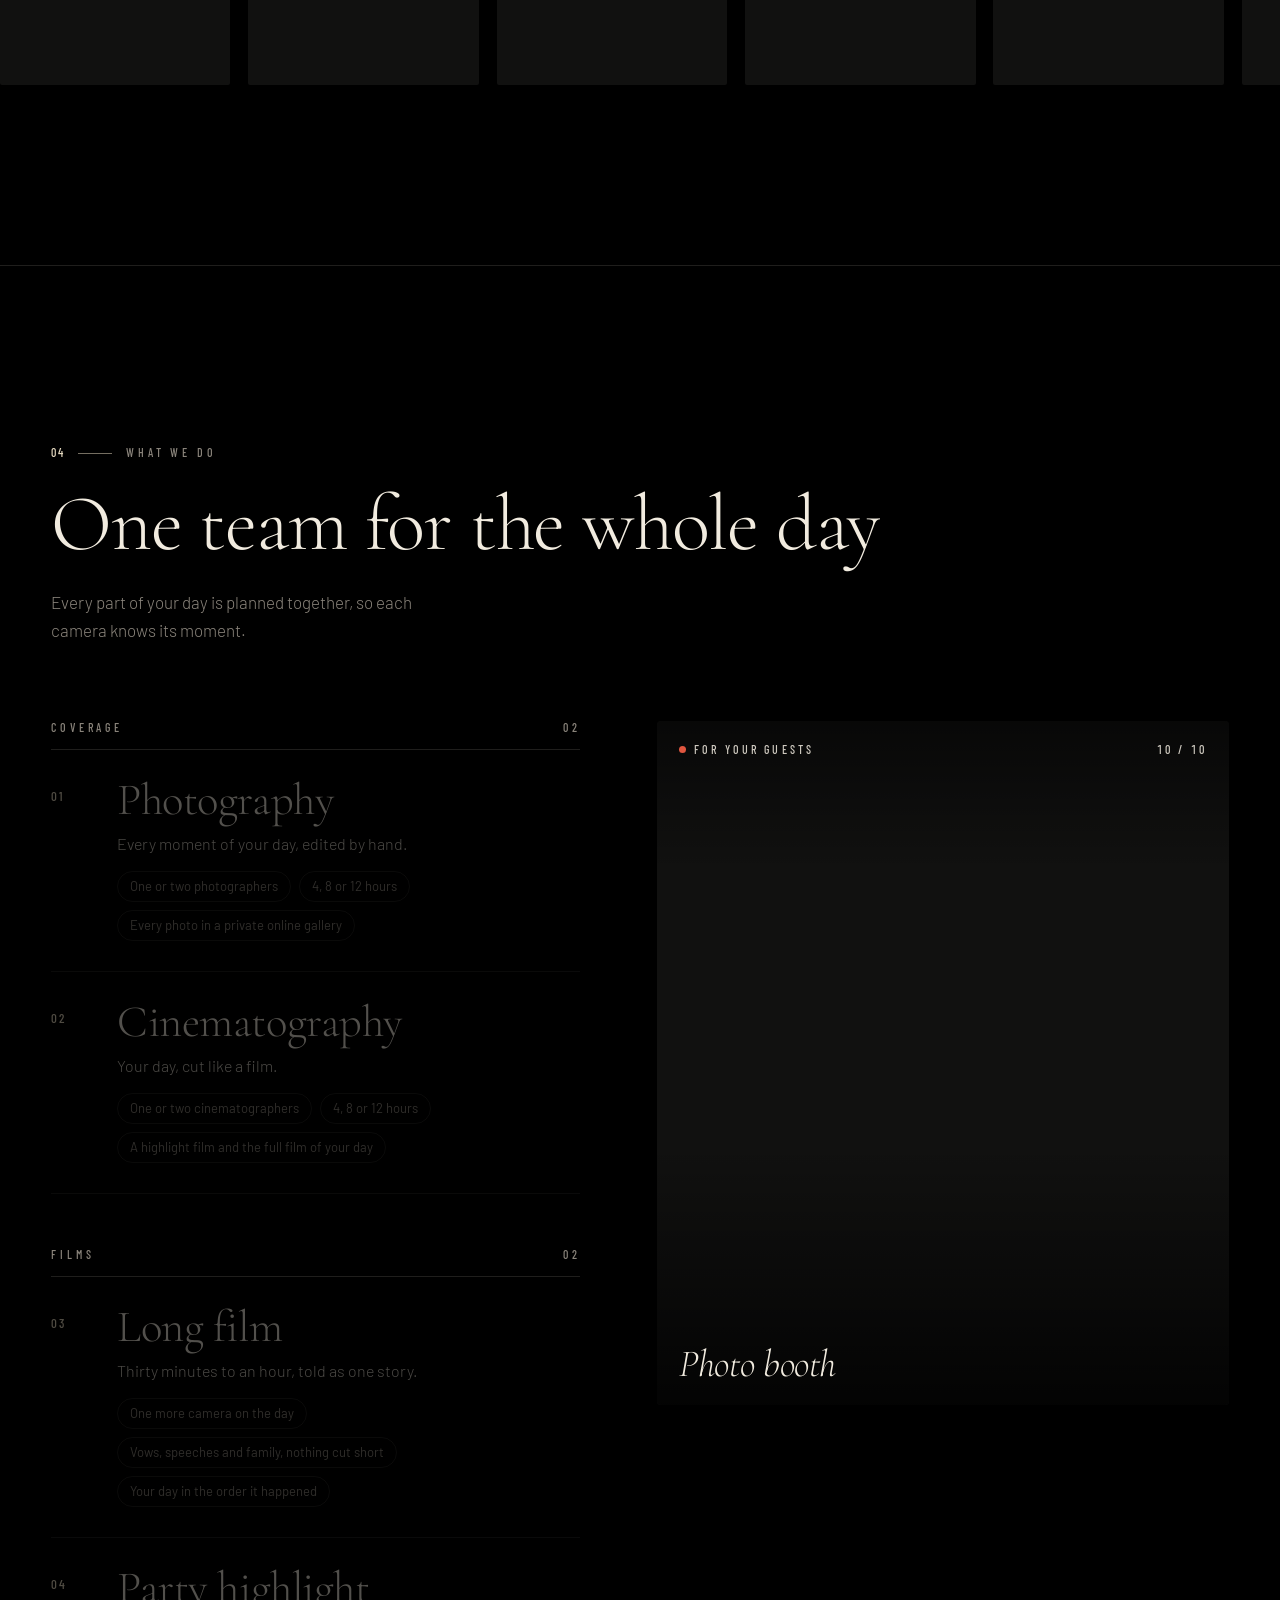
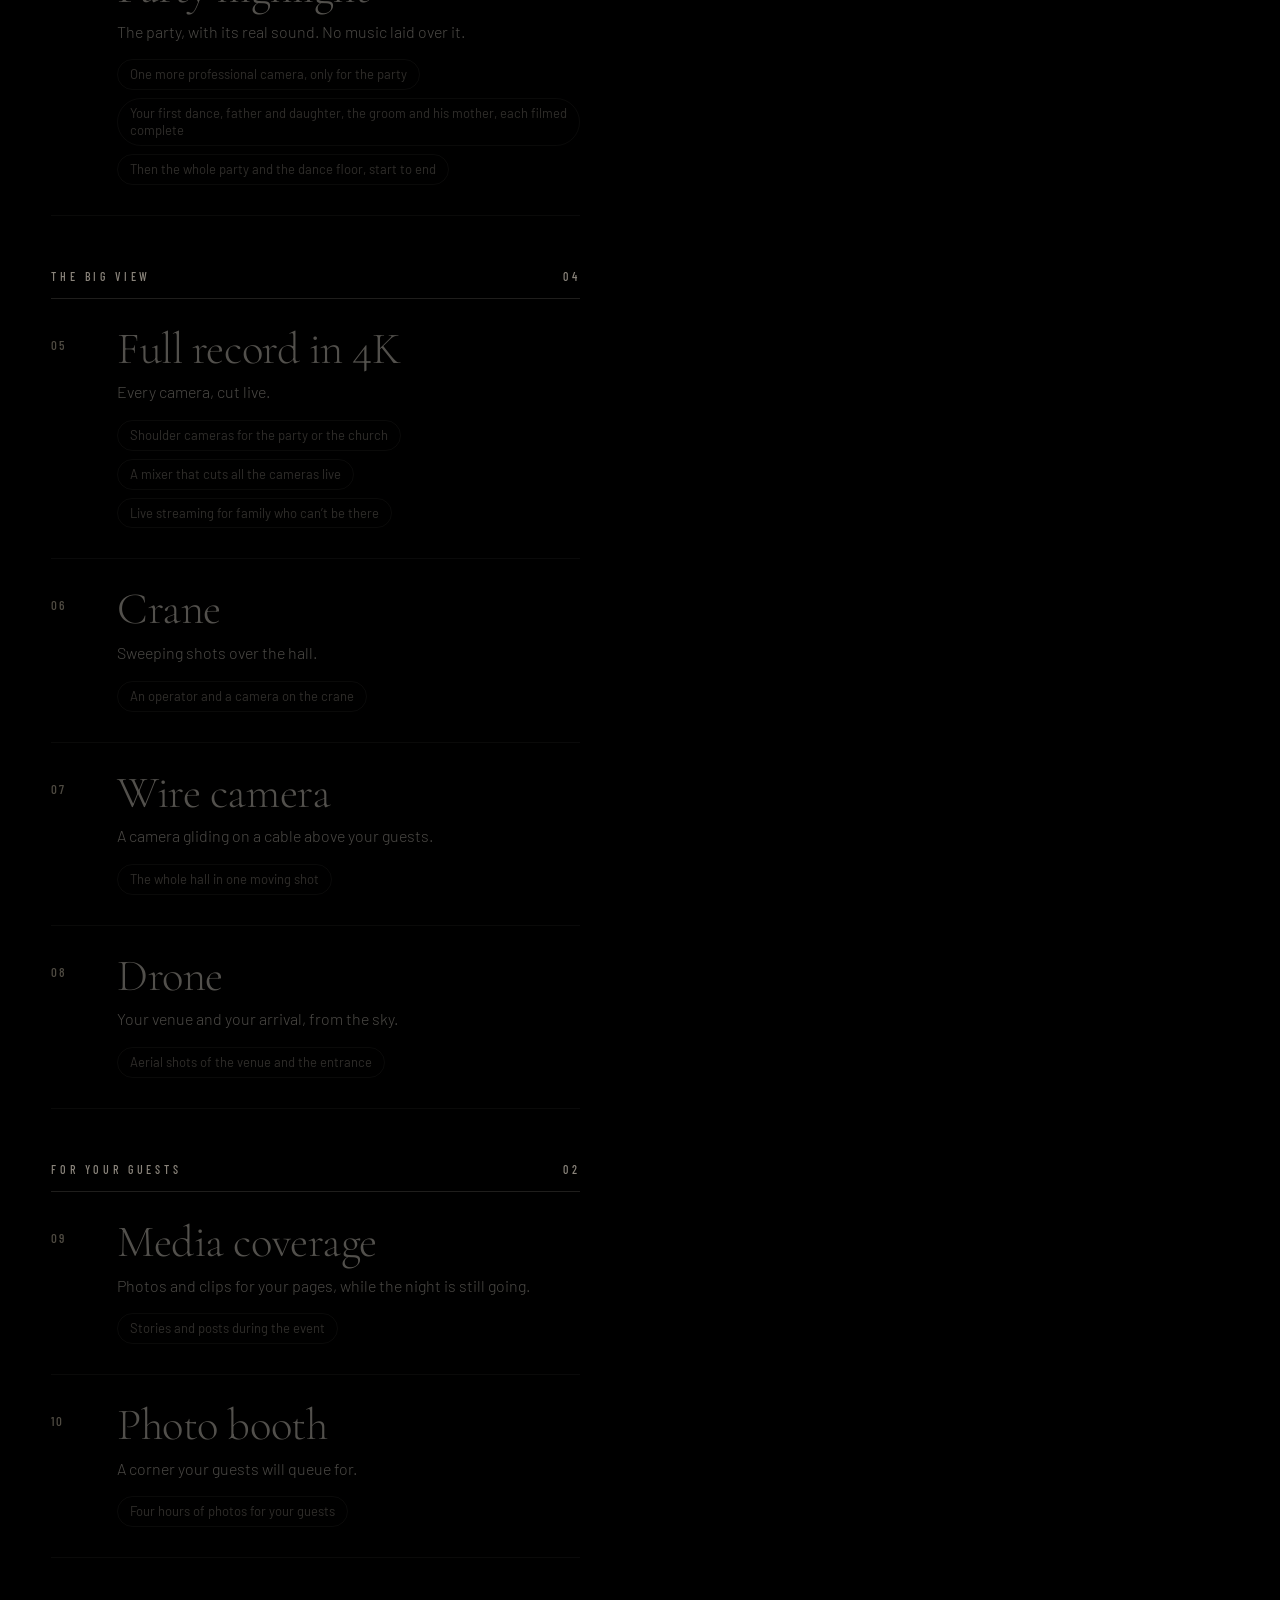
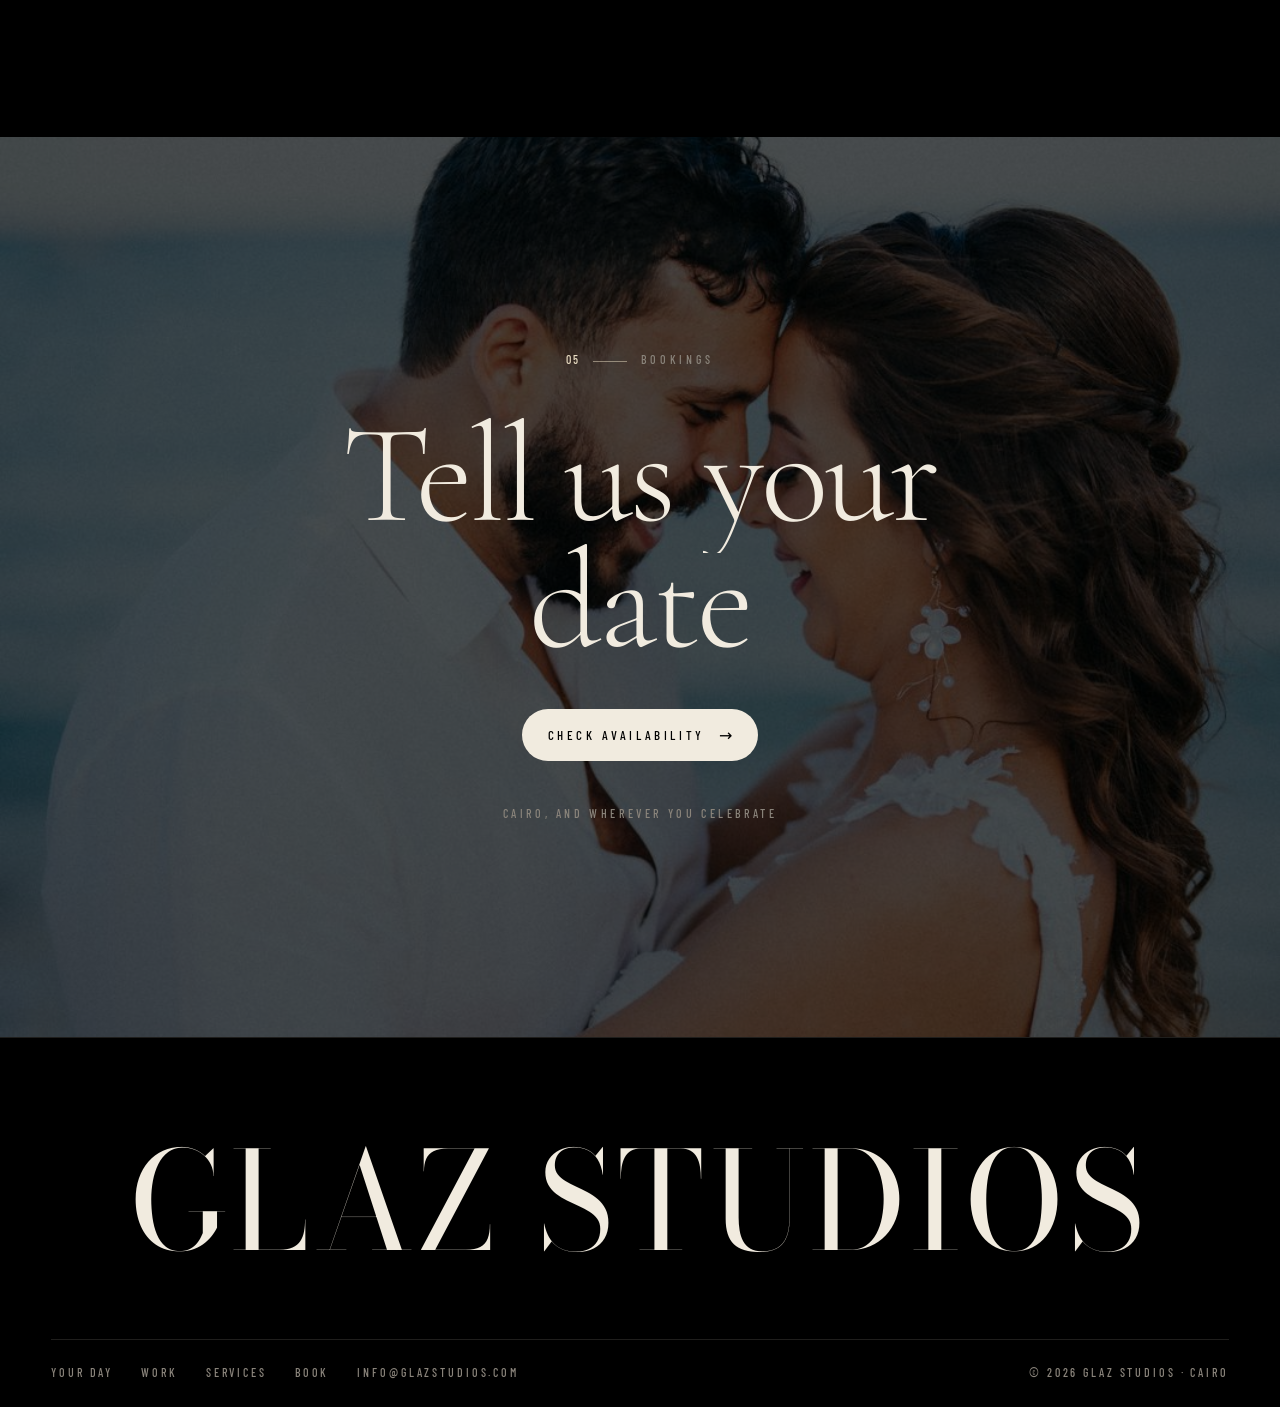
==== commit c8331246: "Add files via upload" ====
--- a/index.html
+++ b/index.html
@@ -2,440 +2,803 @@
 <html lang="en">
 <head>
 <meta charset="utf-8">
-<meta name="viewport" content="width=device-width, initial-scale=1">
-<title>Glaz Studios — Wedding photography and films</title>
-<meta name="description" content="Glaz Studios: wedding photography and cinematography in Cairo. We cover your whole day and keep it the way it really happened.">
+<meta name="viewport" content="width=device-width, initial-scale=1, viewport-fit=cover">
+<title>Glaz Studios — Wedding films and photographs</title>
+<meta name="description" content="Glaz Studios: wedding cinematography and photography in Cairo. One team covers your whole day, from getting ready to the last song, the way it really happened.">
 <meta name="theme-color" content="#000000">
-<meta property="og:title" content="Glaz Studios — Wedding photography and films">
+<meta property="og:title" content="Glaz Studios — Wedding films and photographs">
 <meta property="og:description" content="Your whole wedding day, from getting ready to the last song, kept the way it really happened.">
 <meta property="og:image" content="media/site/hero-4.jpg">
 <link rel="icon" href="favicon.ico" sizes="48x48">
 <link rel="icon" type="image/png" sizes="32x32" href="favicon-32.png">
 <link rel="apple-touch-icon" href="apple-touch-icon.png">
 <link rel="preconnect" href="https://fonts.googleapis.com"><link rel="preconnect" href="https://fonts.gstatic.com" crossorigin>
-<link rel="stylesheet" href="https://fonts.googleapis.com/css2?family=Bodoni+Moda:opsz,wght@6..96,400&family=Cormorant+Garamond:wght@400;500&family=Barlow+Condensed:wght@400;500&family=Barlow:wght@300;400&display=swap">
+<link rel="stylesheet" href="https://fonts.googleapis.com/css2?family=Bodoni+Moda:opsz,wght@6..96,400&family=Cormorant+Garamond:ital,wght@0,300;0,400;1,300;1,400&family=Barlow+Condensed:wght@400;500&family=Barlow:wght@300;400&display=swap">
+<script>
+(function () {
+  var d = document.documentElement; d.classList.add('js');
+  try {
+    var calm = matchMedia('(prefers-reduced-motion: reduce)').matches;
+    if (!calm && !/[?&]preview=1/.test(location.search) && !sessionStorage.getItem('glaz-intro')) { d.classList.add('intro'); sessionStorage.setItem('glaz-intro', '1'); }
+  } catch (e) {}
+})();
+</script>
 <style>
-:root { color-scheme: dark; --bg: #000; --panel: #0C0C0B; --text: #D8D2C7; --muted: #8A847B; --warm: #E8DCC2; --line: rgba(216,210,199,.14);
-  --title: 'Cormorant Garamond', Georgia, serif; --cond: 'Barlow Condensed', 'Arial Narrow', sans-serif; --sans: 'Barlow', system-ui, sans-serif; --mark: 'Bodoni Moda', Didot, serif;
-  --gut: clamp(18px, 4vw, 60px); }
+:root {
+  color-scheme: dark;
+  --bg: #000; --bg2: #0A0A09; --panel: #111110; --text: #D8D2C7; --bright: #F1EBDF; --muted: #8A847B; --warm: #E8DCC2; --line: rgba(216,210,199,.14);
+  --title: 'Cormorant Garamond', Georgia, serif; --cond: 'Barlow Condensed', 'Arial Narrow', sans-serif; --sans: 'Barlow', system-ui, sans-serif; --mark: 'Bodoni Moda', Didot, 'Bodoni 72', serif;
+  --gut: clamp(18px, 4vw, 64px); --ease: cubic-bezier(.16, 1, .3, 1); --sec: clamp(96px, 14vw, 200px);
+}
 * { box-sizing: border-box; }
-html { background: var(--bg); scroll-behavior: smooth; }
+html { background: var(--bg); -webkit-text-size-adjust: 100%; }
 body { margin: 0; background: var(--bg); color: var(--text); font: 300 17px/1.65 var(--sans); overflow-x: clip; -webkit-font-smoothing: antialiased; }
-img, video { display: block; max-width: 100%; height: auto; }
-a { color: inherit; } h1, h2, h3 { font-weight: 400; margin: 0; } p { margin: 0; }
+img, video { display: block; max-width: 100%; }
+a { color: inherit; } h1, h2, h3, h4 { font-weight: 400; margin: 0; } p, ol, ul { margin: 0; }
+button { font: inherit; color: inherit; }
 :focus-visible { outline: 1px solid var(--warm); outline-offset: 4px; }
-.skip { position: absolute; left: 12px; top: -60px; z-index: 99; background: var(--warm); color: #000; padding: 10px 14px; }
+.skip { position: absolute; left: 12px; top: -60px; z-index: 200; background: var(--warm); color: #000; padding: 10px 14px; }
 .skip:focus { top: 12px; }
-.grain { position: fixed; inset: -50%; z-index: 40; pointer-events: none; opacity: .08; background: url("data:image/svg+xml,%3Csvg xmlns='http://www.w3.org/2000/svg' width='220' height='220'%3E%3Cfilter id='n'%3E%3CfeTurbulence type='fractalNoise' baseFrequency='.85' numOctaves='2' stitchTiles='stitch'/%3E%3C/filter%3E%3Crect width='100%25' height='100%25' filter='url(%23n)'/%3E%3C/svg%3E"); animation: grain 1s steps(4) infinite; }
+.intro body { overflow: hidden; }
+
+/* film grain over everything */
+.grain { position: fixed; inset: -50%; z-index: 90; pointer-events: none; opacity: .07; background: url("data:image/svg+xml,%3Csvg xmlns='http://www.w3.org/2000/svg' width='220' height='220'%3E%3Cfilter id='n'%3E%3CfeTurbulence type='fractalNoise' baseFrequency='.85' numOctaves='2' stitchTiles='stitch'/%3E%3C/filter%3E%3Crect width='100%25' height='100%25' filter='url(%23n)'/%3E%3C/svg%3E"); animation: grain 1s steps(4) infinite; }
 @keyframes grain { 0% { transform: translate(0, 0); } 25% { transform: translate(-3%, 2%); } 50% { transform: translate(2%, -3%); } 75% { transform: translate(-2%, -1%); } }
 
-/* ---------- Intro: studio card, then the letterbox opens ---------- */
-.card { position: fixed; inset: 0; z-index: 30; display: grid; place-content: center; justify-items: center; gap: 22px; pointer-events: none; }
-.card img { width: 58px; opacity: 0; transition: opacity 1s; }
-.card .wm { font: 400 15px/1 var(--mark); letter-spacing: .7em; text-indent: .7em; opacity: 0; transition: opacity 1s .25s; }
-.card .pr { font: 400 13px/1 var(--cond); letter-spacing: .4em; text-indent: .4em; color: var(--muted); opacity: 0; transition: opacity 1s .7s; }
-.c1 .card img, .c1 .card .wm, .c1 .card .pr { opacity: 1; animation: flicker 2.2s linear; }
-.c2 .card { opacity: 0; transition: opacity .7s; }
-.c3 .card { display: none; }
-@keyframes flicker { 0%, 100% { filter: brightness(1); } 8% { filter: brightness(.6); } 10% { filter: brightness(1.15); } 46% { filter: brightness(.85); } 48% { filter: brightness(1); } }
-
-.hero { --fh: min(100svh - 150px, 100vw / 2.39); position: relative; height: 100svh; min-height: 520px; }
-.frame { position: absolute; left: 0; right: 0; top: 50%; height: var(--fh); transform: translateY(-50%); overflow: hidden; background: #000; }
-.frame video { position: absolute; inset: 0; width: 100%; height: 100%; object-fit: cover; opacity: 0; transition: opacity .9s; }
-.frame video.on { opacity: 1; }
-.js .frame { clip-path: inset(50% 0 50% 0); }
-.c2 .frame { clip-path: inset(0 0 0 0); transition: clip-path 1.8s cubic-bezier(.65, 0, .2, 1); }
-.bar { position: absolute; left: 0; right: 0; height: calc((100svh - var(--fh)) / 2); display: flex; align-items: center; justify-content: space-between; gap: 20px; padding: 0 var(--gut); }
-.bar.t { top: 0; } .bar.b { bottom: 0; }
-.js .bar > * { opacity: 0; } .c3 .bar > * { opacity: 1; transition: opacity 1s; }
-.logo { font: 400 14px/1 var(--mark); letter-spacing: .5em; text-decoration: none; white-space: nowrap; }
-nav.links { display: flex; gap: 30px; font: 400 15px/1 var(--cond); letter-spacing: .2em; }
-nav.links a { text-decoration: none; opacity: .8; } nav.links a:hover { opacity: 1; }
-.menu { display: none; background: none; border: 0; color: inherit; font: 400 15px var(--cond); letter-spacing: .2em; cursor: pointer; }
-.sub-line { font: 400 clamp(19px, 2vw, 26px)/1.3 var(--title); }
-.cta { display: inline-block; text-decoration: none; font: 500 14px/1 var(--cond); letter-spacing: .25em; padding: 15px 22px; color: #000; background: var(--warm); white-space: nowrap; }
-.cta:hover { background: #fff3da; }
-.pause { position: absolute; right: var(--gut); top: calc(50% + var(--fh) / 2 - 56px); width: 38px; height: 38px; border-radius: 50%; border: 1px solid rgba(255,255,255,.45); background: rgba(0,0,0,.25); color: #fff; cursor: pointer; display: grid; place-items: center; }
-.pause svg { width: 13px; height: 13px; fill: currentColor; } .pause .i-play { display: none; } .pause[aria-pressed="true"] .i-play { display: block; } .pause[aria-pressed="true"] .i-pause { display: none; }
-.js .pause { opacity: 0; } .c3 .pause { opacity: 1; transition: opacity 1s; }
+/* shared type */
+.kick { display: flex; align-items: center; gap: 14px; font: 500 12px/1.3 var(--cond); letter-spacing: .32em; text-transform: uppercase; color: var(--muted); }
+.kick .ch { color: var(--warm); letter-spacing: .12em; }
+.kick .ch::after { content: ''; display: inline-block; width: 34px; height: 1px; background: currentColor; opacity: .5; vertical-align: middle; margin-left: 14px; }
+.h2 { font: 300 clamp(42px, 6.2vw, 96px)/.98 var(--title); letter-spacing: -.015em; color: var(--bright); margin-top: 26px; }
+.lede { color: var(--muted); max-width: 40ch; }
+.wrap { padding: 0 var(--gut); max-width: 1560px; margin: 0 auto; }
+
+/* reveal on scroll */
+.js [data-reveal] { opacity: 0; transform: translateY(34px); transition: opacity 1.1s var(--ease), transform 1.3s var(--ease); transition-delay: var(--d, 0s); }
+.js [data-reveal].in { opacity: 1; transform: none; }
+.split .w { display: inline-block; overflow: hidden; vertical-align: top; padding-bottom: .1em; margin-bottom: -.1em; }
+.split .w > span { display: inline-block; }
+.js .split .w > span { transform: translateY(108%); transition: transform 1.15s var(--ease); transition-delay: calc(var(--i) * 45ms + var(--d, 0s)); }
+.js .split.in .w > span { transform: none; }
+
+/* ---------- Intro: the G, the name, then the curtain lifts ---------- */
+#intro { display: none; }
+.intro #intro { display: grid; position: fixed; inset: 0; z-index: 120; background: #000; place-content: center; justify-items: center; gap: 26px; animation: gone 0s 5s forwards; }
+#intro img { width: 64px; height: auto; opacity: 0; transform: scale(.92); filter: blur(10px); transition: opacity 1.2s var(--ease), transform 1.6s var(--ease), filter 1.2s var(--ease); }
+#intro .wm { font: 400 14px/1 var(--mark); letter-spacing: 1em; margin-right: -1em; color: var(--bright); opacity: 0; transition: letter-spacing 1.8s var(--ease) .25s, margin 1.8s var(--ease) .25s, opacity 1.2s ease .25s; }
+#intro .ln { width: 140px; height: 1px; background: rgba(255,255,255,.12); position: relative; overflow: hidden; }
+#intro .ln::after { content: ''; position: absolute; inset: 0; background: var(--warm); transform: scaleX(0); transform-origin: left; transition: transform 1.5s cubic-bezier(.65, 0, .35, 1) .3s; }
+.i1 #intro img { opacity: 1; transform: none; filter: none; }
+.i1 #intro .wm { opacity: 1; letter-spacing: .46em; margin-right: -.46em; }
+.i1 #intro .ln::after { transform: scaleX(1); }
+.i2 #intro { transform: translateY(-100%); transition: transform 1.05s cubic-bezier(.76, 0, .24, 1); }
+@keyframes gone { to { visibility: hidden; } }
+
+/* ---------- Top bar ---------- */
+.nav { position: fixed; top: 0; left: 0; right: 0; z-index: 60; display: flex; align-items: center; justify-content: space-between; gap: 20px; padding: calc(22px + env(safe-area-inset-top)) var(--gut) 22px; transition: transform .6s var(--ease), background .4s, padding .4s, border-color .4s; border-bottom: 1px solid transparent; }
+.nav.solid { background: rgba(0,0,0,.72); -webkit-backdrop-filter: blur(16px); backdrop-filter: blur(16px); padding-top: calc(14px + env(safe-area-inset-top)); padding-bottom: 14px; border-color: var(--line); }
+.nav.hide { transform: translateY(-101%); }
+.js .nav { opacity: 0; transition: opacity 1s ease .2s, transform .6s var(--ease), background .4s, padding .4s, border-color .4s; }
+.ready .nav { opacity: 1; }
+.logo { font: 400 19px/1 var(--mark); letter-spacing: .3em; margin-right: -.3em; text-decoration: none; color: var(--bright); white-space: nowrap; }
+.links { display: flex; align-items: center; gap: clamp(20px, 2.6vw, 40px); }
+.links a { font: 500 13px/1 var(--cond); letter-spacing: .26em; text-decoration: none; color: rgba(241,235,223,.78); position: relative; padding: 6px 0; transition: color .3s; }
+.links a::after { content: ''; position: absolute; left: 0; right: 0; bottom: 0; height: 1px; background: currentColor; transform: scaleX(0); transform-origin: right; transition: transform .5s var(--ease); }
+.links a:hover { color: var(--bright); } .links a:hover::after { transform: scaleX(1); transform-origin: left; }
+.links a.book { border: 1px solid rgba(241,235,223,.45); padding: 11px 20px; border-radius: 999px; color: var(--bright); transition: background .35s, color .35s; }
+.links a.book::after { display: none; }
+.links a.book:hover { background: var(--bright); color: #000; }
+.menu { display: none; background: none; border: 0; padding: 8px 0; cursor: pointer; font: 500 13px/1 var(--cond); letter-spacing: .26em; color: var(--bright); }
+
+/* ---------- Hero ---------- */
+.hero { position: sticky; top: 0; z-index: 0; height: 100svh; min-height: 560px; overflow: hidden; background: #000; }
+.stage { position: absolute; inset: 0; overflow: hidden; }
+.stage .vids { position: absolute; inset: 0; transform: scale(1.14); transition: transform 2.6s var(--ease); }
+.ready .stage .vids { transform: none; }
+.stage video { position: absolute; inset: 0; width: 100%; height: 100%; object-fit: cover; opacity: 0; transition: opacity 1.3s ease; }
+.stage video.on { opacity: 1; }
+.stage video.kb { animation: kb 7s var(--ease) both; }
+@keyframes kb { from { transform: scale(1.07); } to { transform: none; } }
+.stage .shade { position: absolute; inset: 0; pointer-events: none; background: linear-gradient(180deg, rgba(0,0,0,.6) 0%, rgba(0,0,0,0) 24%, rgba(0,0,0,0) 42%, rgba(0,0,0,.82) 100%); }
+.tick { position: absolute; width: 18px; height: 18px; border: 0 solid rgba(255,255,255,.55); pointer-events: none; }
+.tick.a { left: var(--gut); top: 96px; border-width: 1px 0 0 1px; } .tick.b { right: var(--gut); top: 96px; border-width: 1px 1px 0 0; }
+.tick.c { left: var(--gut); bottom: 24px; border-width: 0 0 1px 1px; } .tick.d { right: var(--gut); bottom: 24px; border-width: 0 1px 1px 0; }
+.meta { position: absolute; right: calc(var(--gut) + 30px); top: 104px; display: flex; align-items: center; gap: 16px; font: 500 12px/1 var(--cond); letter-spacing: .2em; color: rgba(241,235,223,.85); }
+.rec { display: inline-flex; align-items: center; gap: 8px; }
+.rec::before { content: ''; width: 7px; height: 7px; border-radius: 50%; background: #E0563F; animation: blink 1.6s steps(1) infinite; }
+@keyframes blink { 50% { opacity: .15; } }
+.tc { font-variant-numeric: tabular-nums; }
+.pause { width: 34px; height: 34px; border-radius: 50%; border: 1px solid rgba(255,255,255,.4); background: rgba(0,0,0,.25); color: #fff; cursor: pointer; display: grid; place-items: center; padding: 0; }
+.pause svg { width: 12px; height: 12px; fill: currentColor; } .pause .i-play { display: none; }
+.pause[aria-pressed="true"] .i-play { display: block; } .pause[aria-pressed="true"] .i-pause { display: none; }
+.copy { position: absolute; left: var(--gut); right: var(--gut); bottom: clamp(40px, 8vh, 88px); display: grid; grid-template-columns: minmax(0, 1fr) auto; align-items: end; gap: 18px 40px; }
+.copy .kick { grid-column: 1 / -1; color: rgba(241,235,223,.75); }
+.hero h1 { font: 300 clamp(58px, 9vw, 158px)/.9 var(--title); letter-spacing: -.025em; color: var(--bright); max-width: 11ch; }
+.hero h1 em, .end h2 em { font-style: italic; }
+.lower { display: grid; gap: 22px; justify-items: start; max-width: 340px; padding-bottom: 8px; }
+.lower p { color: rgba(241,235,223,.8); font-size: 16px; }
+.cta { display: inline-flex; align-items: center; gap: 14px; text-decoration: none; font: 500 13px/1 var(--cond); letter-spacing: .28em; color: #000; background: var(--bright); padding: 18px 26px; border-radius: 999px; transition: background .35s, gap .35s var(--ease); white-space: nowrap; }
+.cta::after { content: '→'; font: 400 16px/1 var(--sans); letter-spacing: 0; }
+.cta:hover { background: var(--warm); gap: 22px; }
+.js .hero .fade { opacity: 0; transform: translateY(14px); transition: opacity 1.2s ease, transform 1.4s var(--ease); transition-delay: var(--d, .8s); }
+.ready .hero .fade { opacity: 1; transform: none; }
+.ready .hero .split .w > span { transform: none; }
+.cue { position: absolute; left: 50%; bottom: 22px; width: 1px; height: 46px; background: rgba(255,255,255,.18); overflow: hidden; }
+.cue::after { content: ''; position: absolute; left: 0; top: -46px; width: 1px; height: 46px; background: var(--bright); animation: cue 2.2s var(--ease) infinite; }
+@keyframes cue { to { top: 46px; } }
+
+main { position: relative; z-index: 2; background: var(--bg); box-shadow: 0 -60px 120px rgba(0,0,0,.9); }
+
+/* ---------- 01 Your day ---------- */
+.plan { padding: var(--sec) 0; }
+.plan .wrap { display: grid; grid-template-columns: 1.05fr .95fr; grid-template-areas: "head phone" "steps phone"; gap: 0 clamp(40px, 7vw, 120px); align-items: start; }
+.plan .head { grid-area: head; }
+.plan .head .lede { margin-top: 26px; }
+.plan .phone-wrap { grid-area: phone; position: sticky; top: 13vh; display: grid; place-items: center; padding: 20px 0; }
+.steps { grid-area: steps; list-style: none; padding: 0; margin-top: 56px; counter-reset: s; }
+.steps li { counter-increment: s; display: grid; grid-template-columns: 70px minmax(0, 1fr); gap: 6px 10px; padding: 34px 0 36px; border-top: 1px solid var(--line); transition: opacity .6s ease; }
+.steps li:last-child { border-bottom: 1px solid var(--line); }
+.steps li::before { content: counter(s, decimal-leading-zero); grid-row: span 2; font: 300 40px/1 var(--title); color: var(--warm); }
+.steps h3 { font: 400 clamp(24px, 2.2vw, 30px)/1.2 var(--title); color: var(--bright); }
+.steps p { color: var(--muted); max-width: 46ch; }
+@media (min-width: 761px) { .steps.live li { opacity: .32; } .steps.live li.act { opacity: 1; } }
+.phone { width: min(320px, 78vw); aspect-ratio: 9 / 18.6; border-radius: 48px; padding: 12px; background: linear-gradient(145deg, #2a2926, #0b0b0a 40%, #1a1917); box-shadow: 0 50px 140px rgba(0,0,0,.9), 0 0 0 1px rgba(255,255,255,.08), inset 0 0 0 1px rgba(255,255,255,.06); position: relative; }
+.phone::before { content: ''; position: absolute; top: 24px; left: 50%; width: 92px; height: 26px; margin-left: -46px; border-radius: 20px; background: #000; z-index: 2; }
+.scr { height: 100%; border-radius: 37px; background: #0E0E0D; padding: 64px 20px 18px; overflow: hidden; position: relative; display: flex; flex-direction: column; }
+.scr .k { font: 500 10px/1 var(--cond); letter-spacing: .3em; color: var(--muted); }
+.scr h4 { font: 400 26px/1.1 var(--title); color: var(--bright); margin: 8px 0 18px; }
+.tl { position: relative; display: grid; gap: 4px; }
+.tl::before { content: ''; position: absolute; left: 54px; top: 10px; bottom: 10px; width: 1px; background: var(--line); }
+.tl .r { display: grid; grid-template-columns: 46px 1fr; gap: 16px; align-items: start; padding: 7px 8px 7px 0; border-radius: 10px; position: relative; transition: background .5s, opacity .6s, transform .8s var(--ease); }
+.js .tl .r { opacity: 0; transform: translateY(10px); }
+.tl.go .r { opacity: .55; transform: none; transition-delay: calc(var(--i) * 90ms); }
+.tl.go .r.now { opacity: 1; background: rgba(232,220,194,.07); transition-delay: 0s; }
+.tl .r::after { content: ''; position: absolute; left: 51px; top: 13px; width: 7px; height: 7px; border-radius: 50%; background: #3a3833; box-shadow: 0 0 0 3px #0E0E0D; transition: background .4s, box-shadow .4s; }
+.tl .r.now::after { background: var(--warm); box-shadow: 0 0 0 3px #0E0E0D, 0 0 14px rgba(232,220,194,.6); }
+.tl b { font: 500 11px/1.9 var(--cond); letter-spacing: .06em; color: var(--warm); text-align: right; white-space: nowrap; }
+.tl span { font-size: 13px; line-height: 1.35; color: var(--bright); padding-left: 8px; }
+.tl small { display: block; color: var(--muted); font-size: 11px; margin-top: 2px; }
+.scr .ex { margin-top: auto; text-align: center; font: 500 10px/1 var(--cond); letter-spacing: .3em; color: #4c4a45; padding-top: 12px; }
+
+/* ---------- 02 Real ---------- */
+.real { padding: calc(var(--sec) * .6) 0 var(--sec); }
+.real .wrap { max-width: 1400px; }
+.real .big { font: 300 clamp(36px, 5.4vw, 86px)/1.08 var(--title); letter-spacing: -.012em; color: var(--bright); margin-top: 36px; max-width: 21ch; }
+.real .big .rw { opacity: .14; transition: opacity .35s ease; }
+.real .big .rw.on { opacity: 1; }
+.no-js-words .real .big .rw { opacity: 1; }
+.real .small { color: var(--muted); max-width: 52ch; margin: 44px 0 0 auto; font-size: 18px; }
+
+/* service names rolling by */
+.ribbon { overflow: hidden; border-block: 1px solid var(--line); padding: clamp(18px, 3vw, 34px) 0; }
+.ribbon .track { display: flex; width: max-content; animation: slide var(--dur, 60s) linear infinite; }
+.ribbon span { font: 300 clamp(44px, 7vw, 110px)/1 var(--title); white-space: nowrap; color: var(--bright); padding-right: clamp(28px, 4vw, 64px); display: inline-flex; align-items: center; gap: clamp(28px, 4vw, 64px); }
+.ribbon span:nth-child(even) { font-style: italic; color: transparent; -webkit-text-stroke: 1px rgba(216,210,199,.55); }
+.ribbon span::after { content: ''; width: 9px; height: 9px; border-radius: 50%; background: var(--warm); opacity: .7; -webkit-text-stroke: 0; }
+@keyframes slide { to { transform: translateX(-50%); } }
+
+/* ---------- 03 Work ---------- */
+.work { padding: var(--sec) 0 0; }
+.work-h { display: flex; justify-content: space-between; align-items: flex-end; gap: 24px 60px; flex-wrap: wrap; margin-bottom: clamp(48px, 7vw, 100px); }
+.collage { display: flex; gap: clamp(12px, 2.2vw, 32px); align-items: flex-start; }
+.collage .col { flex: 1; display: grid; gap: clamp(12px, 2.2vw, 32px); will-change: transform; }
+.collage .col:nth-child(2) { margin-top: clamp(70px, 16vh, 200px); }
+.collage .col:nth-child(3) { margin-top: clamp(24px, 6vh, 80px); }
+.shot { all: unset; display: block; position: relative; overflow: hidden; cursor: zoom-in; background: var(--panel); border-radius: 2px; }
+.shot img { width: 100%; height: auto; transition: transform 1.6s var(--ease), opacity .8s; }
+.shot:hover img { transform: scale(1.045); }
+.shot:focus-visible { outline: 1px solid var(--warm); outline-offset: 3px; }
+.film { position: relative; margin: clamp(90px, 13vw, 190px) 0; height: min(56.25vw, 92vh); overflow: hidden; background: #050505; clip-path: inset(var(--cy, 8%) var(--cx, 10%) round 4px); }
+.film video { width: 100%; height: 100%; object-fit: cover; transform: scale(var(--fs, 1.14)); }
+.film .lab { position: absolute; left: var(--gut); right: var(--gut); bottom: clamp(18px, 3vw, 36px); display: flex; justify-content: space-between; gap: 20px; font: 500 12px/1 var(--cond); letter-spacing: .28em; color: rgba(241,235,223,.85); }
+.film::after { content: ''; position: absolute; inset: 0; background: linear-gradient(0deg, rgba(0,0,0,.55), transparent 32%); pointer-events: none; }
+.film .lab { z-index: 2; }
+.rows { display: grid; gap: clamp(10px, 1.4vw, 18px); padding-bottom: var(--sec); }
+.row { overflow: hidden; }
+.row .track { display: flex; width: max-content; animation: slide var(--dur, 80s) linear infinite; }
+.row.rev .track { animation-direction: reverse; }
+.row:hover .track { animation-play-state: paused; }
+.row .shot { height: clamp(200px, 27vw, 400px); margin-right: clamp(10px, 1.4vw, 18px); flex: none; }
+.row .shot img { height: 100%; width: auto; }
+
+/* ---------- 04 Services ---------- */
+.svc { padding: var(--sec) 0; border-top: 1px solid var(--line); }
+.svc-h { display: flex; justify-content: space-between; align-items: flex-end; gap: 24px 60px; flex-wrap: wrap; margin-bottom: clamp(40px, 6vw, 90px); }
+.svc-body { display: grid; grid-template-columns: minmax(0, 1fr) minmax(0, 1.08fr); gap: clamp(36px, 6vw, 100px); align-items: start; }
+.slist { list-style: none; padding: 0; }
+.grp { font: 500 12px/1 var(--cond); letter-spacing: .32em; color: var(--muted); padding: 54px 0 16px; border-bottom: 1px solid var(--line); display: flex; justify-content: space-between; }
+.grp:first-child { padding-top: 0; }
+.srow { all: unset; box-sizing: border-box; width: 100%; cursor: pointer; display: grid; grid-template-columns: 52px minmax(0, 1fr); gap: 8px 14px; padding: 28px 0 30px; border-bottom: 1px solid var(--line); opacity: .34; transition: opacity .5s ease; }
+.srow:focus-visible { outline: 1px solid var(--warm); outline-offset: 2px; }
+.srow.act { opacity: 1; }
+.srow .n { font: 500 13px/1 var(--cond); letter-spacing: .14em; color: var(--warm); padding-top: 12px; }
+.srow .nm { font: 300 clamp(34px, 3.5vw, 56px)/1 var(--title); letter-spacing: -.01em; color: var(--bright); transition: transform .7s var(--ease); display: block; }
+.srow.act .nm { transform: translateX(10px); font-style: italic; }
+.srow .ln { grid-column: 2; color: var(--text); font-size: 16px; }
+.srow .gt { grid-column: 2; display: flex; flex-wrap: wrap; gap: 8px; margin-top: 6px; }
+.srow .gt i { font: 400 13px/1.3 var(--sans); font-style: normal; color: var(--muted); border: 1px solid var(--line); border-radius: 999px; padding: 6px 12px; }
+.screen { position: sticky; top: 12vh; height: 76vh; min-height: 420px; border-radius: 4px; overflow: hidden; background: var(--panel); }
+.screen .m { position: absolute; inset: 0; opacity: 0; transform: scale(1.05); transition: opacity .8s ease, transform 1.6s var(--ease); }
+.screen .m.on { opacity: 1; transform: none; }
+.screen .m > video, .screen .m > img { width: 100%; height: 100%; object-fit: cover; }
+.screen::after { content: ''; position: absolute; inset: 0; z-index: 2; pointer-events: none; background: linear-gradient(180deg, rgba(0,0,0,.55), transparent 22%, transparent 62%, rgba(0,0,0,.8)); }
+.screen .top, .screen .cap { position: absolute; left: 22px; right: 22px; z-index: 3; display: flex; justify-content: space-between; align-items: flex-end; gap: 16px; font: 500 12px/1 var(--cond); letter-spacing: .26em; color: rgba(241,235,223,.85); }
+.screen .top { top: 22px; align-items: center; }
+.screen .cap { bottom: 22px; }
+.screen .cap h3 { font: 300 clamp(30px, 3vw, 48px)/1 var(--title); letter-spacing: -.01em; color: var(--bright); font-style: italic; }
+.quad { position: absolute; inset: 0; display: grid; grid-template-columns: 1fr 1fr; gap: 3px; background: #000; }
+.quad div { position: relative; overflow: hidden; } .quad img { width: 100%; height: 100%; object-fit: cover; }
+.quad span { position: absolute; left: 10px; top: 10px; font: 500 10px/1 var(--cond); letter-spacing: .2em; background: rgba(0,0,0,.6); padding: 5px 7px; color: #fff; }
+.quad .live { left: auto; right: 10px; background: #B3261E; }
+.ph { position: absolute; inset: 0; display: grid; place-content: center; justify-items: center; gap: 14px; text-align: center; padding: 30px; background: radial-gradient(120% 90% at 50% 40%, #1d1b18, #090908 70%); }
+.ph img { width: clamp(70px, 9vw, 120px); height: auto; opacity: .1; margin-top: -40px; }
+.ph small { font: 500 11px/1.4 var(--cond); letter-spacing: .3em; color: var(--muted); }
+.ph .hint { color: var(--warm); letter-spacing: .12em; }
+
+/* ---------- Closing ---------- */
+.end { position: relative; min-height: 100svh; display: grid; place-content: center; justify-items: center; gap: 44px; text-align: center; overflow: hidden; padding: var(--sec) var(--gut); }
+.end .bg { position: absolute; inset: 0; background-size: cover; background-position: 50% 35%; opacity: .32; transform: scale(1.15); transition: transform 3s var(--ease); }
+.end.in .bg { transform: none; }
+.end::before { content: ''; position: absolute; inset: 0; z-index: 1; background: radial-gradient(70% 60% at 50% 50%, rgba(0,0,0,.25), #000 100%); }
+.end > * { position: relative; z-index: 2; }
+.end h2 { font: 300 clamp(60px, 11vw, 190px)/.9 var(--title); letter-spacing: -.025em; color: var(--bright); max-width: 10ch; }
+.end .note { font: 500 12px/1.4 var(--cond); letter-spacing: .3em; color: var(--muted); }
+
+footer { position: relative; z-index: 2; background: var(--bg); padding: clamp(60px, 8vw, 110px) var(--gut) calc(26px + env(safe-area-inset-bottom)); border-top: 1px solid var(--line); }
+.fw { font: 400 clamp(40px, 10.6vw, 200px)/.9 var(--mark); letter-spacing: .04em; white-space: nowrap; text-align: center; color: var(--bright); overflow: hidden; }
+.fl { display: flex; justify-content: space-between; align-items: center; gap: 18px 30px; flex-wrap: wrap; margin-top: clamp(40px, 6vw, 80px); padding-top: 24px; border-top: 1px solid var(--line); font: 500 12px/1.4 var(--cond); letter-spacing: .24em; color: var(--muted); }
+.fl nav { display: flex; gap: 14px 28px; flex-wrap: wrap; }
+.fl a { text-decoration: none; transition: color .3s; } .fl a:hover { color: var(--bright); }
+
+/* cursor label over photos and films */
+.cursor { position: fixed; left: 0; top: 0; z-index: 95; width: 86px; height: 86px; margin: -43px 0 0 -43px; border-radius: 50%; display: grid; place-items: center; pointer-events: none; background: rgba(241,235,223,.92); color: #000; font: 500 11px/1 var(--cond); letter-spacing: .24em; opacity: 0; transform: translate(-200px, -200px) scale(.4); transition: opacity .3s, scale .4s var(--ease); scale: .4; }
+.cursor.big { opacity: 1; scale: 1; }
+
+/* lightbox */
+.lb { border: 0; padding: 0; margin: 0; width: 100vw; height: 100dvh; max-width: none; max-height: none; background: rgba(0,0,0,.96); color: var(--text); }
+.lb[open] { display: grid; place-items: center; } .lb::backdrop { background: transparent; }
+.lb img { max-width: 92vw; max-height: 88dvh; width: auto; height: auto; }
+.lb button { position: absolute; background: none; border: 0; color: inherit; cursor: pointer; font: 500 13px var(--cond); letter-spacing: .24em; }
+.lb .x { top: calc(18px + env(safe-area-inset-top)); right: var(--gut); padding: 8px 0; }
+.lb .p, .lb .n { top: 50%; transform: translateY(-50%); font: 300 60px/1 var(--title); padding: 10px 18px; letter-spacing: 0; }
+.lb .p { left: 6px; } .lb .n { right: 6px; }
+.lb .ct { position: absolute; left: var(--gut); top: calc(26px + env(safe-area-inset-top)); font: 500 12px/1 var(--cond); letter-spacing: .24em; color: var(--muted); }
+
+/* ---------- Phones ---------- */
 @media (max-width: 760px) {
-  .hero { --fh: min(100svh - 240px, 135vw); }
-  .bar.b { flex-direction: column; align-items: flex-start; justify-content: center; gap: 14px; }
-  .menu { display: block; position: relative; z-index: 61; }
-  nav.links { position: fixed; inset: 0; z-index: 60; flex-direction: column; align-items: center; justify-content: center; gap: 30px; background: #000; font-size: 26px; opacity: 0; visibility: hidden; transition: .3s; }
-  .hero.open nav.links { opacity: 1; visibility: visible; }
+  body { font-size: 16px; }
+  .logo { font-size: 16px; letter-spacing: .26em; }
+  .menu { display: block; position: relative; z-index: 2; }
+  .links { position: fixed; inset: 0; z-index: 1; flex-direction: column; align-items: flex-start; justify-content: center; gap: 6px; padding: 0 var(--gut); background: #000; opacity: 0; visibility: hidden; transition: opacity .4s, visibility .4s; }
+  .links a { font: 300 46px/1.25 var(--title); letter-spacing: 0; color: var(--bright); transform: translateY(20px); opacity: 0; transition: transform .7s var(--ease), opacity .7s; }
+  .links a::after { display: none; }
+  .links a.book { font: 500 14px/1 var(--cond); letter-spacing: .28em; margin-top: 30px; padding: 18px 28px; }
+  .open .links { opacity: 1; visibility: visible; }
+  .open .links a { transform: none; opacity: 1; }
+  .open .links a:nth-child(2) { transition-delay: .05s; } .open .links a:nth-child(3) { transition-delay: .1s; } .open .links a:nth-child(4) { transition-delay: .15s; } .open .links a:nth-child(5) { transition-delay: .2s; }
+  .open .nav, .nav.open { transform: none; background: transparent; border-color: transparent; -webkit-backdrop-filter: none; backdrop-filter: none; }
+
+  /* Hero on phones: the wide film is shown whole, framed like a cinema screen, never cropped */
+  .hero:not(.tall) { height: auto; min-height: 100svh; display: flex; flex-direction: column; justify-content: center; padding: calc(84px + env(safe-area-inset-top)) 0 28px; }
+  .hero:not(.tall) .copy { display: contents; }
+  .hero:not(.tall) .copy .kick { order: 1; padding: 0 var(--gut); font-size: 11px; letter-spacing: .26em; }
+  .hero:not(.tall) h1 { order: 2; padding: 0 var(--gut); margin-top: 18px; font-size: clamp(48px, 14.6vw, 76px); }
+  .hero:not(.tall) .stage { order: 3; position: relative; inset: auto; width: 100%; aspect-ratio: 16 / 9; margin: 26px 0 0; }
+  .hero:not(.tall) .stage .shade { background: linear-gradient(0deg, rgba(0,0,0,.45), transparent 40%); }
+  .hero:not(.tall) .tick, .hero:not(.tall) .cue { display: none; }
+  .hero:not(.tall) .meta { top: auto; bottom: 12px; right: 12px; gap: 12px; font-size: 10px; }
+  .hero:not(.tall) .pause { width: 28px; height: 28px; }
+  .hero:not(.tall) .under { order: 4; display: flex; justify-content: space-between; padding: 12px var(--gut) 0; font: 500 10px/1 var(--cond); letter-spacing: .26em; color: var(--muted); }
+  .hero:not(.tall) .lower { order: 5; max-width: none; padding: 26px var(--gut) 0; gap: 22px; }
+  .hero:not(.tall) .lower .cta { width: 100%; justify-content: center; }
+  .hero.tall h1 { font-size: clamp(48px, 14vw, 72px); }
+  .hero.tall .copy { grid-template-columns: 1fr; }
+  .hero.tall .tick, .hero.tall .meta { display: none; }
+
+  .plan .wrap { grid-template-columns: minmax(0, 1fr); grid-template-areas: "head" "phone" "steps"; }
+  .plan .phone-wrap { position: relative; top: 0; margin-top: 56px; }
+  .steps { margin-top: 40px; }
+  .steps li { grid-template-columns: 54px minmax(0, 1fr); padding: 26px 0 28px; }
+  .steps li::before { font-size: 32px; }
+  .real .small { margin-left: 0; font-size: 16px; }
+  .collage .col:nth-child(2) { margin-top: 64px; }
+  .film { height: 56.25vw; margin: 80px 0; }
+  .film .lab { font-size: 10px; letter-spacing: .22em; }
+  .row .shot { height: 210px; }
+  .svc-body { grid-template-columns: minmax(0, 1fr); gap: 0; }
+  .screen { order: -1; top: 0; height: auto; min-height: 0; aspect-ratio: 16 / 10; margin: 0 calc(var(--gut) * -1); border-radius: 0; z-index: 5; }
+  .screen .top, .screen .cap { left: 14px; right: 14px; font-size: 10px; }
+  .screen .top { top: 14px; } .screen .cap { bottom: 14px; }
+  .screen .cap h3 { font-size: 30px; }
+  .slist { padding-top: 26px; }
+  .grp { padding-top: 40px; }
+  .srow { grid-template-columns: 38px minmax(0, 1fr); padding: 22px 0 24px; }
+  .srow .nm { font-size: 34px; }
+  .srow .ln { font-size: 15px; }
+  .end h2 { font-size: clamp(56px, 17vw, 90px); }
+  .end .cta { width: 100%; justify-content: center; }
+  .fl { flex-direction: column; align-items: flex-start; }
+  .lb img { max-width: 100vw; max-height: calc(100dvh - 150px); }
+  .lb .p, .lb .n { top: auto; bottom: 24px; transform: none; }
 }
-
-/* ---------- Sections ---------- */
-section { padding: clamp(90px, 12vw, 160px) var(--gut); }
-.wrap { max-width: 1300px; margin: 0 auto; }
-.sec-h { font: 400 clamp(44px, 6vw, 92px)/1 var(--title); }
-.kick { display: block; font: 400 14px/1 var(--cond); letter-spacing: .35em; color: var(--muted); margin-bottom: 18px; }
-.sec-p { margin-top: 22px; max-width: 52ch; color: var(--muted); }
-
-/* Your day, written down once: the private link */
-.plan { background: var(--panel); }
-.plan .grid { display: grid; grid-template-columns: 1.1fr .9fr; gap: clamp(40px, 7vw, 110px); align-items: center; }
-.plan ol { list-style: none; margin: 36px 0 0; padding: 0; counter-reset: s; }
-.plan ol li { counter-increment: s; display: grid; grid-template-columns: 54px 1fr; gap: 6px 10px; padding: 18px 0; border-top: 1px solid var(--line); }
-.plan ol li::before { content: counter(s, decimal-leading-zero); font: 400 15px/1.6 var(--cond); letter-spacing: .2em; color: var(--muted); }
-.plan ol h3 { font: 400 22px/1.3 var(--title); color: var(--text); }
-.plan ol p { grid-column: 2; color: var(--muted); font-size: 15px; }
-.phone { justify-self: center; width: min(340px, 100%); aspect-ratio: 9 / 18.5; border: 1px solid rgba(216,210,199,.25); border-radius: 38px; padding: 14px; background: #050505; box-shadow: 0 40px 80px rgba(0,0,0,.6); }
-.phone .scr { height: 100%; border-radius: 28px; background: #121211; overflow: hidden; padding: 26px 18px; font-size: 13px; }
-.phone .scr .k { font: 400 11px/1 var(--cond); letter-spacing: .3em; color: var(--muted); }
-.phone .scr h4 { margin: 8px 0 18px; font: 400 24px/1.1 var(--title); color: var(--text); }
-.phone .row { display: grid; grid-template-columns: 62px 1fr; gap: 8px; padding: 11px 0; border-top: 1px solid var(--line); }
-.phone .row b { font: 400 13px/1.3 var(--cond); letter-spacing: .08em; color: var(--warm); }
-.phone .row span { color: var(--text); line-height: 1.35; } .phone .row small { display: block; color: var(--muted); font-size: 11.5px; }
-.phone .ex { margin-top: 14px; color: var(--muted); font-size: 11px; text-align: center; }
-@media (max-width: 900px) { .plan .grid { grid-template-columns: 1fr; } }
-
-/* Real, not staged */
-.real { text-align: center; padding-block: clamp(100px, 14vw, 190px); }
-.real p.big { max-width: 22ch; margin: 0 auto; font: 400 clamp(32px, 4.6vw, 66px)/1.12 var(--title); color: var(--text); }
-.real p.small { margin: 26px auto 0; max-width: 50ch; color: var(--muted); }
-
-/* Recent weddings: 20 stills in black and white, colour when you point at one (phones: when it reaches the middle) */
-.work-h { display: flex; justify-content: space-between; align-items: flex-end; gap: 20px 50px; flex-wrap: wrap; margin-bottom: clamp(36px, 5vw, 60px); }
-.work-h p { color: var(--muted); max-width: 36ch; }
-.stills { display: grid; grid-template-columns: repeat(5, 1fr); gap: 4px; }
-.stills button { padding: 0; border: 0; background: #111; cursor: zoom-in; overflow: hidden; }
-.stills img { width: 100%; aspect-ratio: 2 / 3; object-fit: cover; filter: grayscale(1) contrast(1.08); transition: filter .9s ease; }
-.stills button:hover img, .stills button:focus-visible img, .stills button.live img { filter: none; }
-.reel { position: relative; margin: 4px calc(-1 * var(--gut)); aspect-ratio: 2.39 / 1; overflow: hidden; background: #050505; }
-.reel video { position: absolute; inset: 0; width: 100%; height: 100%; object-fit: cover; }
-@media (max-width: 760px) { .stills { grid-template-columns: 1fr 1fr; } .reel { aspect-ratio: 4 / 3; } }
-
-/* What we do: one screen, a programme of services */
-.svc-h { display: flex; justify-content: space-between; align-items: flex-end; gap: 20px 50px; flex-wrap: wrap; margin-bottom: clamp(36px, 5vw, 56px); }
-.svc-h p { color: var(--muted); max-width: 38ch; }
-.screen { position: relative; aspect-ratio: 2.39 / 1; overflow: hidden; background: #070707; touch-action: pan-y; }
-.screen .m { position: absolute; inset: 0; opacity: 0; transition: opacity .6s ease; }
-.screen .m.on { opacity: 1; }
-.screen .m img, .screen .m video { width: 100%; height: 100%; object-fit: cover; }
-.screen .m > img { object-position: 50% 28%; }
-.screen .m::after { content: ''; position: absolute; inset: 0; background: linear-gradient(90deg, rgba(0,0,0,.72) 0%, rgba(0,0,0,.25) 46%, rgba(0,0,0,0) 70%), linear-gradient(0deg, rgba(0,0,0,.5), rgba(0,0,0,0) 40%); }
-.screen .todo { display: grid; place-items: center; height: 100%; border: 1px dashed rgba(216,210,199,.25); font: 400 14px/1.5 var(--cond); letter-spacing: .2em; color: var(--muted); text-align: center; padding: 0 20px; }
-.quad { display: grid; grid-template-columns: 1fr 1fr; grid-template-rows: 1fr 1fr; gap: 3px; height: 100%; background: #000; }
-.quad div { position: relative; overflow: hidden; } .quad img { filter: saturate(.85); }
-.quad span { position: absolute; left: 8px; top: 8px; font: 500 11px/1 var(--cond); letter-spacing: .2em; color: #fff; background: rgba(0,0,0,.6); padding: 5px 7px; }
-.quad .live { left: auto; right: 8px; } .quad .live::before { content: ''; display: inline-block; width: 7px; height: 7px; border-radius: 50%; background: #E0453A; margin-right: 6px; vertical-align: 1px; }
-.cap { position: absolute; left: clamp(20px, 4vw, 56px); bottom: clamp(20px, 4vw, 52px); max-width: min(560px, 80%); z-index: 2; pointer-events: none; }
-.cap .g { font: 400 13px/1 var(--cond); letter-spacing: .35em; color: var(--warm); }
-.cap h3 { margin-top: 12px; font: 400 clamp(38px, 5vw, 76px)/1 var(--title); color: #fff; }
-.cap p { margin-top: 10px; font: 400 clamp(19px, 1.8vw, 24px)/1.3 var(--title); color: rgba(255,255,255,.85); }
-.count { position: absolute; right: clamp(16px, 3vw, 40px); bottom: clamp(16px, 3vw, 40px); z-index: 2; font: 400 13px/1 var(--cond); letter-spacing: .25em; color: rgba(255,255,255,.75); }
-.gets { display: grid; grid-template-columns: repeat(3, 1fr); gap: 0 30px; list-style: none; margin: 0; padding: 22px 0 0; min-height: 70px; color: var(--text); font-size: 16px; }
-.gets li { padding: 10px 0 10px 18px; border-top: 1px solid var(--line); position: relative; }
-.gets li::before { content: ''; position: absolute; left: 0; top: 1.25em; width: 8px; height: 1px; background: var(--warm); }
-.prog { display: grid; grid-template-columns: 1fr 1fr 1.6fr 1fr; gap: 30px; margin-top: clamp(40px, 5vw, 64px); padding-top: 30px; border-top: 1px solid var(--line); }
-.prog h4 { margin: 0 0 14px; font: 400 13px/1 var(--cond); letter-spacing: .35em; color: var(--muted); font-weight: 400; }
-.prog .opts { display: flex; flex-direction: column; align-items: flex-start; gap: 4px; }
-.prog .big .opts { display: grid; grid-template-columns: 1fr 1fr; column-gap: 20px; }
-.prog button { background: none; border: 0; padding: 4px 0; text-align: left; cursor: pointer; font: 400 clamp(22px, 2vw, 28px)/1.2 var(--title); color: var(--muted); transition: color .2s; }
-.prog button:hover { color: var(--text); }
-.prog button[aria-pressed="true"] { color: var(--warm); text-decoration: underline; text-decoration-thickness: 1px; text-underline-offset: 6px; }
-@media (max-width: 900px) {
-  .screen { aspect-ratio: 4 / 5; }
-  .screen .m::after { background: linear-gradient(0deg, rgba(0,0,0,.8) 0%, rgba(0,0,0,.2) 55%, rgba(0,0,0,0) 75%); }
-  .gets { grid-template-columns: 1fr; }
-  .prog { grid-template-columns: 1fr 1fr; gap: 30px 20px; }
-  .prog .big { grid-column: 1 / -1; }
+@media (min-width: 761px) { .hero .under { display: none; } }
+
+@media (prefers-reduced-motion: reduce) {
+  .grain, .ribbon .track, .row .track, .cue::after, .rec::before { animation: none; }
+  .js [data-reveal], .js .hero .fade, .js .split .w > span, .js .tl .r, .js .nav { opacity: 1; transform: none; transition: none; }
+  .stage .vids { transform: none; } .row { overflow-x: auto; } .ribbon { display: none; }
+  .real .big .rw { opacity: 1; } .film { clip-path: none; } .film video { transform: none; }
 }
-
-.end { text-align: center; padding-block: clamp(110px, 16vw, 220px); }
-.end h2 { font: 400 clamp(54px, 9vw, 140px)/.95 var(--title); margin-bottom: 40px; }
-footer { padding: 28px var(--gut) 34px; display: flex; justify-content: space-between; flex-wrap: wrap; gap: 14px; color: var(--muted); font: 400 14px/1 var(--cond); letter-spacing: .15em; border-top: 1px solid var(--line); }
-footer > span:first-child { display: flex; flex-wrap: wrap; gap: 12px 22px; min-width: 0; }
-footer a { text-decoration: none; } footer a:hover { color: var(--text); }
-
-/* Lightbox */
-.lb { width: 100vw; height: 100dvh; max-width: none; max-height: none; margin: 0; padding: 0; border: 0; background: rgba(0,0,0,.96); color: var(--text); }
-.lb[open] { display: grid; place-items: center; } .lb::backdrop { background: transparent; }
-.lb img { max-width: calc(100vw - 140px); max-height: calc(100dvh - 90px); object-fit: contain; }
-.lb button { position: absolute; background: none; border: 0; color: inherit; cursor: pointer; font: 400 15px var(--cond); letter-spacing: .2em; }
-.lb .x { top: 18px; right: var(--gut); padding: 8px 0; }
-.lb .p, .lb .n { top: 50%; transform: translateY(-50%); font: 400 60px/1 var(--title); padding: 10px 18px; letter-spacing: 0; }
-.lb .p { left: 6px; } .lb .n { right: 6px; }
-@media (max-width: 760px) { .lb img { max-width: 100vw; max-height: calc(100dvh - 150px); } .lb .p, .lb .n { top: auto; bottom: 24px; transform: none; } }
-
-@media (prefers-reduced-motion: reduce) { html { scroll-behavior: auto; } .card { display: none; } .js .frame { clip-path: none; } .js .bar > *, .js .pause { opacity: 1; } .grain { animation: none; } .stills img, .screen .m { transition: none; } }
 </style>
-<script>document.documentElement.classList.add('js')</script>
 </head>
 <body>
 <a class="skip" href="#main">Skip to the page</a>
 <div class="grain" aria-hidden="true"></div>
-<div class="card" aria-hidden="true"><img src="media/site/glaz-g.png" alt=""><span class="wm">GLAZ STUDIOS</span><span class="pr">PRESENTS</span></div>
-
-<section class="hero" id="hero" aria-label="Glaz Studios" style="padding:0">
-  <div class="bar t">
-    <a class="logo" href="./" aria-label="Glaz Studios, home">GLAZ STUDIOS</a>
-    <nav class="links" id="links" aria-label="Main"><a href="#work">WORK</a><a href="#services">SERVICES</a><a href="about">ABOUT</a><a href="faq">FAQ</a><a href="book">BOOK</a></nav>
-    <button class="menu" id="menu" type="button" aria-expanded="false" aria-controls="links">MENU</button>
+<div id="intro" aria-hidden="true"><img src="media/site/glaz-g.png" alt=""><span class="wm">GLAZ STUDIOS</span><span class="ln"></span></div>
+
+<header class="nav" id="nav">
+  <a class="logo" href="./" aria-label="Glaz Studios, home">GLAZ STUDIOS</a>
+  <nav class="links" id="links" aria-label="Main"><a href="#work">WORK</a><a href="#services">SERVICES</a><a href="about">ABOUT</a><a href="faq">FAQ</a><a class="book" href="book">BOOK</a></nav>
+  <button class="menu" id="menu" type="button" aria-expanded="false" aria-controls="links">MENU</button>
+</header>
+
+<section class="hero" id="hero" data-sec="hero" aria-label="Glaz Studios">
+  <div class="stage" id="stage">
+    <div class="vids"><video id="va" muted playsinline preload="auto" aria-hidden="true"></video><video id="vb" muted playsinline preload="auto" aria-hidden="true"></video></div>
+    <div class="shade"></div>
+    <span class="tick a"></span><span class="tick b"></span><span class="tick c"></span><span class="tick d"></span>
+    <div class="meta fade" style="--d:1.4s"><span class="rec">REC</span><span class="tc" id="tc">00:00:00:00</span><button class="pause" id="pause" type="button" aria-pressed="false" aria-label="Pause the film"><svg viewBox="0 0 24 24" aria-hidden="true"><path class="i-pause" d="M6 4h4v16H6zM14 4h4v16h-4z"/><path class="i-play" d="M7 4l13 8-13 8z"/></svg></button></div>
   </div>
-  <div class="frame"><video id="va" muted playsinline preload="auto" aria-hidden="true"></video><video id="vb" muted playsinline preload="auto" aria-hidden="true"></video></div>
-  <button class="pause" id="pause" type="button" aria-pressed="false" aria-label="Pause the film"><svg viewBox="0 0 24 24" aria-hidden="true"><path class="i-pause" d="M7 5h3v14H7zM14 5h3v14h-3z"/><path class="i-play" d="M8 5l11 7-11 7z"/></svg></button>
-  <div class="bar b">
-    <h1 class="sub-line" data-k="hero.line">Your whole wedding day, from getting ready to the last song.</h1>
-    <a class="cta" href="book" data-k="hero.cta">CHECK YOUR DATE</a>
+  <div class="copy" id="copy">
+    <p class="kick fade" style="--d:.5s"><span data-k="hero.kicker">Wedding films &amp; photographs · Cairo</span></p>
+    <h1 class="split" data-k="hero.title" style="--d:.6s">Your day, as it happened.</h1>
+    <div class="lower fade" style="--d:1.2s">
+      <p data-k="hero.line">Your whole wedding day, from getting ready to the last song.</p>
+      <a class="cta" href="book" data-k="hero.cta">CHECK YOUR DATE</a>
+    </div>
   </div>
+  <div class="under fade" style="--d:1.4s" aria-hidden="true"><span>NOW SHOWING</span><span id="clipn">01 / 02</span></div>
+  <span class="cue" aria-hidden="true"></span>
 </section>
 
 <main id="main">
-  <section class="plan" id="your-day" aria-labelledby="day-h"><div class="wrap grid">
-    <div>
-      <h2 class="sec-h" id="day-h"><span class="kick" data-k="plan.kicker">A PRIVATE LINK FOR EACH COUPLE</span><span data-k="plan.title">Your day, written down once</span></h2>
-      <p class="sec-p" data-k="plan.intro">No more sending timings to five different people. After you book, you get your own link to plan the day with us.</p>
-      <ol>
-        <li><h3 data-k="plan.steps.0.title">Write your day, hour by hour</h3><p data-k="plan.steps.0.text">Where you both get ready, the ceremony, the entrance, the dances, the cake, and who to call on the day.</p></li>
-        <li><h3 data-k="plan.steps.1.title">Change it whenever plans change</h3><p data-k="plan.steps.1.text">Open the same link any time. The latest version is the one we work from.</p></li>
-        <li><h3 data-k="plan.steps.2.title">Every camera has the same plan</h3><p data-k="plan.steps.2.text">Each photographer and cinematographer opens the day on their phone, so nobody asks you for timings on your wedding day.</p></li>
-        <li><h3 data-k="plan.steps.3.title">We go over it together</h3><p data-k="plan.steps.3.text">A few days before the wedding, we call you to walk through the whole day.</p></li>
-      </ol>
+  <section class="plan" id="your-day" data-sec="plan your-day" aria-labelledby="day-h"><div class="wrap">
+    <div class="head">
+      <p class="kick" data-reveal><span class="ch">01</span><span data-k="plan.kicker">A private link for each couple</span></p>
+      <h2 class="h2 split" id="day-h" data-reveal data-k="plan.title">Your day, written down once</h2>
+      <p class="lede" data-reveal style="--d:.15s" data-k="plan.intro">No more sending timings to five different people. After you book, you get your own link to plan the day with us.</p>
     </div>
-    <div class="phone" aria-hidden="true"><div class="scr">
+    <div class="phone-wrap" data-reveal style="--d:.1s"><div class="phone" aria-hidden="true"><div class="scr">
       <p class="k">YOUR DAY</p><h4>Hour by hour</h4>
-      <div class="row"><b>2:00 PM</b><span>Bride getting ready<small>Home, with mum and sisters</small></span></div>
-      <div class="row"><b>3:30 PM</b><span>Groom getting ready<small>Hotel room</small></span></div>
-      <div class="row"><b>5:00 PM</b><span>First look<small>Hotel garden</small></span></div>
-      <div class="row"><b>6:30 PM</b><span>Ceremony<small>Church or hall</small></span></div>
-      <div class="row"><b>8:30 PM</b><span>Entrance<small>Ballroom</small></span></div>
-      <div class="row"><b>8:45 PM</b><span>First dance, father and daughter</span></div>
-      <div class="row"><b>10:00 PM</b><span>Cake</span></div>
-      <p class="ex">Example</p>
-    </div></div>
+      <div class="tl" id="tl">
+        <div class="r" style="--i:0"><b>2:00 PM</b><span>Bride getting ready<small>Home, with mum and sisters</small></span></div>
+        <div class="r" style="--i:1"><b>3:30 PM</b><span>Groom getting ready<small>Hotel room</small></span></div>
+        <div class="r" style="--i:2"><b>5:00 PM</b><span>First look<small>Hotel garden</small></span></div>
+        <div class="r" style="--i:3"><b>6:30 PM</b><span>Ceremony<small>Church or hall</small></span></div>
+        <div class="r" style="--i:4"><b>8:30 PM</b><span>Entrance<small>Ballroom</small></span></div>
+        <div class="r" style="--i:5"><b>8:45 PM</b><span>First dance<small>Then father and daughter</small></span></div>
+        <div class="r" style="--i:6"><b>10:00 PM</b><span>Cake</span></div>
+      </div>
+      <p class="ex">EXAMPLE</p>
+    </div></div></div>
+    <ol class="steps" id="steps">
+      <li data-reveal><h3 data-k="plan.steps.0.title">Write your day, hour by hour</h3><p data-k="plan.steps.0.text">Where you both get ready, the ceremony, the entrance, the dances, the cake, and who to call on the day.</p></li>
+      <li data-reveal><h3 data-k="plan.steps.1.title">Change it whenever plans change</h3><p data-k="plan.steps.1.text">Open the same link any time. The latest version is the one we work from.</p></li>
+      <li data-reveal><h3 data-k="plan.steps.2.title">Every camera has the same plan</h3><p data-k="plan.steps.2.text">Each photographer and cinematographer opens the day on their phone, so nobody asks you for timings on your wedding day.</p></li>
+      <li data-reveal><h3 data-k="plan.steps.3.title">We go over it together</h3><p data-k="plan.steps.3.text">A few days before the wedding, we call you to walk through the whole day.</p></li>
+    </ol>
   </div></section>
 
-  <section class="real" id="real" aria-labelledby="real-h">
-    <span class="kick" id="real-h" data-k="real.kicker">REAL, NOT STAGED</span>
-    <p class="big" data-k="real.big">We keep your day the way it really happened.</p>
-    <p class="small" data-k="real.small">We don’t pose you or ask you to do it again. We follow the whole day, start to end, and catch the moments as they come: the tears, the laughs and the dance floor.</p>
+  <section class="real" id="real" data-sec="real" aria-labelledby="real-h"><div class="wrap">
+    <p class="kick" id="real-h" data-reveal><span class="ch">02</span><span data-k="real.kicker">Real, not staged</span></p>
+    <p class="big" id="realbig" data-k="real.big">We keep your day the way it really happened.</p>
+    <p class="small" data-reveal data-k="real.small">We don’t pose you or ask you to do it again. We follow the whole day, start to end, and catch the moments as they come: the tears, the laughs and the dance floor.</p>
+  </div></section>
+
+  <div class="ribbon" id="ribbon" aria-hidden="true"><div class="track" id="ribbon-t"></div></div>
+
+  <section class="work" id="work" data-sec="work" aria-labelledby="work-h">
+    <div class="wrap">
+      <div class="work-h">
+        <div><p class="kick" data-reveal><span class="ch">03</span><span data-k="work.kicker">Selected work</span></p><h2 class="h2 split" id="work-h" data-reveal data-k="work.title">Recent weddings</h2></div>
+        <p class="lede" data-reveal style="--d:.15s" data-k="work.note">A few frames from recent weddings. Tap any photo to see it larger.</p>
+      </div>
+      <div class="collage" id="collage"></div>
+    </div>
+    <div class="film" id="film" data-cursor="FILM"><video id="film-v" muted loop playsinline preload="none" aria-hidden="true"></video><div class="lab"><span>FROM OUR FILMS</span><span class="tc" id="ftc">00:00:00:00</span></div></div>
+    <div class="rows" id="rows"></div>
   </section>
 
-  <section id="work" aria-labelledby="work-h" style="padding-top:0"><div class="wrap">
-    <div class="work-h"><h2 class="sec-h" id="work-h"><span class="kick" data-k="work.kicker">STILLS</span><span data-k="work.title">Recent weddings</span></h2><p data-k="work.note">Shown in black and white. Tap a photo to see it as it was delivered.</p></div>
-    <div class="stills" id="stills-a"></div>
-    <div class="reel" id="reel"><video id="reel-v" muted loop playsinline preload="none" aria-hidden="true" poster="media/site/packages-bg-start.jpg"></video></div>
-    <div class="stills" id="stills-b"></div>
+  <section class="svc" id="services" data-sec="svc services" aria-labelledby="svc-h"><div class="wrap">
+    <div class="svc-h">
+      <div><p class="kick" data-reveal><span class="ch">04</span><span data-k="svc.kicker">What we do</span></p><h2 class="h2 split" id="svc-h" data-reveal data-k="svc.title">One team for the whole day</h2></div>
+      <p class="lede" data-reveal style="--d:.15s" data-k="svc.intro">Every part of your day is planned together, so each camera knows its moment.</p>
+    </div>
+    <div class="svc-body">
+      <ul class="slist" id="slist"></ul>
+      <div class="screen" id="screen" aria-live="polite">
+        <div class="top"><span class="rec" id="sgrp"></span><span class="tc" id="scount"></span></div>
+        <div class="cap"><h3 id="sname"></h3></div>
+      </div>
+    </div>
   </div></section>
 
-  <section id="services" aria-labelledby="svc-h"><div class="wrap">
-    <div class="svc-h"><h2 class="sec-h" id="svc-h"><span class="kick" data-k="svc.kicker">WHAT WE DO</span><span data-k="svc.title">One team for the whole day</span></h2><p data-k="svc.intro">Choose a service to see it. Every part of your day is planned together, so each camera knows its moment.</p></div>
-    <div class="screen" id="screen" aria-live="polite">
-      <div class="cap"><p class="g" id="cap-g"></p><h3 id="cap-h"></h3><p id="cap-p"></p></div>
-      <p class="count" id="count"></p>
-    </div>
-    <ul class="gets" id="gets"></ul>
-    <div class="prog" id="prog" role="group" aria-label="Services"></div>
-  </div></section>
-
-  <section class="end" id="book" aria-labelledby="end-h"><h2 id="end-h" data-k="end.title">Tell us your date</h2><a class="cta" href="book" data-k="end.cta">CHECK AVAILABILITY</a></section>
+  <section class="end" id="book" data-sec="end book" aria-labelledby="end-h">
+    <div class="bg" id="end-bg"></div>
+    <p class="kick" data-reveal><span class="ch">05</span><span>Bookings</span></p>
+    <h2 class="split" id="end-h" data-reveal data-k="end.title">Tell us your date</h2>
+    <a class="cta" href="book" data-reveal style="--d:.3s" data-k="end.cta">CHECK AVAILABILITY</a>
+    <p class="note" data-reveal style="--d:.4s">CAIRO, AND WHEREVER YOU CELEBRATE</p>
+  </section>
 </main>
 
-<footer><span><a href="#your-day">YOUR DAY</a><a href="#work">WORK</a><a href="#services">SERVICES</a><a href="book">BOOK</a><a href="mailto:info@glazstudios.com">INFO@GLAZSTUDIOS.COM</a></span><span>GLAZ STUDIOS, CAIRO</span></footer>
-
-<dialog class="lb" id="lb" aria-label="Photo"><img id="lb-img" alt=""><button class="x" id="lb-x" type="button">CLOSE</button><button class="p" id="lb-p" type="button" aria-label="Previous photo">‹</button><button class="n" id="lb-n" type="button" aria-label="Next photo">›</button></dialog>
+<footer>
+  <p class="fw" aria-hidden="true">GLAZ STUDIOS</p>
+  <div class="fl">
+    <nav aria-label="Footer"><a href="#your-day">YOUR DAY</a><a href="#work">WORK</a><a href="#services">SERVICES</a><a href="book">BOOK</a><a href="mailto:info@glazstudios.com">INFO@GLAZSTUDIOS.COM</a></nav>
+    <span>© <span id="yr">2026</span> GLAZ STUDIOS · CAIRO</span>
+  </div>
+</footer>
+
+<div class="cursor" id="cursor" aria-hidden="true"></div>
+<dialog class="lb" id="lb" aria-label="Photo"><span class="ct" id="lb-ct"></span><img id="lb-img" alt=""><button class="x" id="lb-x" type="button">CLOSE</button><button class="p" id="lb-p" type="button" aria-label="Previous photo">‹</button><button class="n" id="lb-n" type="button" aria-label="Next photo">›</button></dialog>
 
 <script>
 (() => {
-  const $ = (id) => document.getElementById(id), root = document.documentElement;
+  const $ = (s, r = document) => r.querySelector(s), $$ = (s, r = document) => [...r.querySelectorAll(s)];
+  const root = document.documentElement;
+  const PREVIEW = new URLSearchParams(location.search).get('preview') === '1';
   const still = matchMedia('(prefers-reduced-motion: reduce)').matches;
-  const phone = matchMedia('(max-width: 760px) and (orientation: portrait)').matches;
-  const touch = matchMedia('(hover: none)').matches;
-  const PREVIEW = new URLSearchParams(location.search).has('preview');   // opened inside Dashboard → Website
+  const fine = matchMedia('(hover: hover) and (pointer: fine)').matches;
+  const phoneMQ = matchMedia('(max-width: 760px)');
   const esc = (v) => String(v ?? '').replace(/[&<>"']/g, (c) => ({ '&': '&amp;', '<': '&lt;', '>': '&gt;', '"': '&quot;', "'": '&#39;' }[c]));
+  const pad = (n) => String(n).padStart(2, '0');
+  const clamp = (v, a = 0, b = 1) => Math.min(b, Math.max(a, v));
   const clone = (o) => JSON.parse(JSON.stringify(o));
-  const getPath = (o, p) => p.split('.').reduce((a, k) => (a == null ? a : a[k]), o);
-  const setPath = (o, p, v) => { const ks = p.split('.'); let a = o; ks.slice(0, -1).forEach((k, i) => { if (a[k] == null) a[k] = /^\d+$/.test(ks[i + 1]) ? [] : {}; a = a[k]; }); a[ks[ks.length - 1]] = v; };
-  const merge = (base, over) => { if (Array.isArray(over) || typeof over !== 'object' || over == null) return over === undefined ? base : over;
-    const out = { ...base }; for (const k of Object.keys(over)) out[k] = (base && typeof base[k] === 'object' && !Array.isArray(base[k])) ? merge(base[k], over[k]) : over[k]; return out; };
-  const isVideo = (u) => /\.(mp4|webm|mov|m4v)(\?|$)/i.test(u || '');
+  const isObj = (v) => v && typeof v === 'object' && !Array.isArray(v);
+  const getP = (o, p) => p.split('.').reduce((a, k) => (a == null ? undefined : a[k]), o);
+  const setP = (o, p, v) => { const ks = p.split('.'); let a = o; ks.slice(0, -1).forEach((k, i) => { if (a[k] == null) a[k] = /^\d+$/.test(ks[i + 1]) ? [] : {}; a = a[k]; }); a[ks[ks.length - 1]] = v; };
+  const merge = (a, b) => { if (!isObj(b)) return a; for (const k in b) { if (isObj(b[k]) && isObj(a[k])) merge(a[k], b[k]); else if (b[k] != null) a[k] = b[k]; } return a; };
+  const isVid = (p) => /\.(mp4|webm|mov)(\?|$)/i.test(p || '');
+  $('#yr').textContent = new Date().getFullYear();
 
   // =========================================================
-  // The page's content. Edit it from Dashboard → Website (no code needed).
-  // What is written here is only the starting version, used until something is published.
+  // Starting content. The dashboard's Website page edits these;
+  // what is published there replaces them.
   // =========================================================
+  const WORK = [
+    ['gal-01', 'The groom lifting the bride against a clear sky'], ['gal-04', 'The bride dancing'], ['gal-08', 'The couple on the beach, the bride holding her bouquet'],
+    ['gal-02', 'The couple under falling confetti'], ['gal-15', 'The bride under a warm lamp in a red room'], ['gal-13', 'The grandfather laughing on the dance floor'],
+    ['gal-16', 'The bride raising her bouquet in a field'], ['gal-10', 'The groom lifting the bride under blue night light'], ['gal-17', 'The couple, forehead to forehead, by the sea'],
+    ['gal-03', 'The bride laughing with her arms up'], ['gal-05', 'The bride at dusk by the water, her veil long behind her'], ['gal-09', 'The couple kissing under a white umbrella, a rainbow above'],
+    ['gal-06', 'The bride and her friend laughing under the lights'], ['gal-19', 'The groom carrying the bride’s veil on the terrace'], ['gal-14', 'The bride dancing with her friends'],
+    ['gal-07', 'A guest in red laughing on the dance floor'], ['gal-12', 'The bride smiling in the garden'], ['gal-11', 'The couple dancing with sparklers'],
+    ['gal-18', 'A guest laughing on the dance floor'], ['gal-20', 'The bride dancing at the party'],
+  ];
   const DEFAULT = {
-    hero: { clips: [
-      { video: 'media/site/hero-1.mp4', mobile: 'media/site/hero-1-mobile.mp4', poster: 'media/site/hero-1-poster.jpg', mobilePoster: 'media/site/hero-1-mobile-poster.jpg' },
-      { video: 'media/site/hero.mp4', mobile: 'media/site/hero-mobile.mp4', poster: 'media/site/hero-poster.jpg', mobilePoster: 'media/site/hero-mobile-poster.jpg' } ] },
-    work: { film: 'media/site/packages-bg.mp4', filmPoster: 'media/site/packages-bg-start.jpg', photos: [
-      ['gal-01', 'The groom lifting the bride against a clear sky'], ['gal-04', 'The bride dancing'], ['gal-08', 'The couple on the beach, the bride holding her bouquet'],
-      ['gal-02', 'The couple under falling confetti'], ['gal-15', 'The bride under a warm lamp in a red room'], ['gal-13', 'The grandfather laughing on the dance floor'],
-      ['gal-16', 'The bride raising her bouquet in a field'], ['gal-10', 'The groom lifting the bride under blue night light'], ['gal-17', 'The couple, forehead to forehead, by the sea'],
-      ['gal-03', 'The bride laughing with her arms up'],
-      ['gal-05', 'The bride at dusk by the water, her veil long behind her'], ['gal-09', 'The couple kissing under a white umbrella, a rainbow above'], ['gal-06', 'The bride and her friend laughing under the lights'],
-      ['gal-19', 'The groom carrying the bride’s veil on the terrace'], ['gal-14', 'The bride dancing with her friends'], ['gal-07', 'A guest in red laughing on the dance floor'],
-      ['gal-12', 'The bride smiling in the garden'], ['gal-11', 'The couple dancing with sparklers'], ['gal-18', 'A guest laughing on the dance floor'], ['gal-20', 'The bride dancing at the party'],
-    ].map(([f, alt]) => ({ src: `media/work/${f}.jpg`, alt })) },
+    hero: { clips: [{ video: 'media/site/hero-1.mp4', poster: 'media/site/hero-1-poster.jpg' }, { video: 'media/site/hero.mp4', poster: 'media/site/hero-poster.jpg' }] },
+    work: { photos: WORK.map(([f, alt]) => ({ src: `media/work/${f}.jpg`, alt })), film: 'media/site/packages-bg.mp4', filmPoster: 'media/site/packages-bg-start.jpg' },
     svc: { groups: [
       { name: 'COVERAGE', items: [
-        { name: 'Photography', media: 'media/work/gal-17.jpg', line: 'Every moment of your day, edited by hand.', gets: ['One or two photographers', '4, 8 or 12 hours', 'Every photo in a private online gallery'] },
-        { name: 'Cinematography', media: 'media/site/hero.mp4', line: 'Your day, cut like a film.', gets: ['One or two cinematographers', '4, 8 or 12 hours', 'A highlight film and the full film of your day'] } ] },
+        { name: 'Photography', file: 'photography', media: 'media/work/gal-17.jpg', line: 'Every moment of your day, edited by hand.', gets: ['One or two photographers', '4, 8 or 12 hours', 'Every photo in a private online gallery'] },
+        { name: 'Cinematography', file: 'cinematography', media: 'media/site/hero.mp4', line: 'Your day, cut like a film.', gets: ['One or two cinematographers', '4, 8 or 12 hours', 'A highlight film and the full film of your day'] } ] },
       { name: 'FILMS', items: [
-        { name: 'Long film', media: 'media/site/hero-1.mp4', line: 'Thirty minutes to an hour, told as one story.', gets: ['One more camera on the day', 'Vows, speeches and family, nothing cut short', 'Your day in the order it happened'] },
-        { name: 'Party highlight', media: 'media/work/gal-06.jpg', line: 'The party, with its real sound. No music laid over it.', gets: ['One more professional camera, only for the party', 'Your first dance, father and daughter, the groom and his mother, each filmed complete', 'Then the whole party and the dance floor, start to end'] } ] },
-      { name: 'THE BIG VIEW', big: true, items: [
-        { name: 'Full record in 4K', media: '', quad: ['media/work/reel-02.jpg', 'media/work/film-02.jpg', 'media/work/film-01.jpg', 'media/work/film-03.jpg'], line: 'Every camera, cut live.', gets: ['Shoulder cameras for the party or the church', 'A mixer that cuts all the cameras live', 'Live streaming for family who can’t be there'] },
-        { name: 'Crane', media: '', line: 'Sweeping shots over the hall.', gets: ['An operator and a camera on the crane'] },
-        { name: 'Wire camera', media: '', line: 'A camera gliding on a cable above your guests.', gets: ['The whole hall in one moving shot'] },
-        { name: 'Drone', media: '', line: 'Your venue and your arrival, from the sky.', gets: ['Aerial shots of the venue and the entrance'] } ] },
+        { name: 'Long film', file: 'long-film', media: 'media/site/hero-1.mp4', line: 'Thirty minutes to an hour, told as one story.', gets: ['One more camera on the day', 'Vows, speeches and family, nothing cut short', 'Your day in the order it happened'] },
+        { name: 'Party highlight', file: 'party-highlight', media: 'media/work/gal-06.jpg', line: 'The party, with its real sound. No music laid over it.', gets: ['One more professional camera, only for the party', 'Your first dance, father and daughter, the groom and his mother, each filmed complete', 'Then the whole party and the dance floor, start to end'] } ] },
+      { name: 'THE BIG VIEW', items: [
+        { name: 'Full record in 4K', file: 'full-record', quad: ['media/work/reel-02.jpg', 'media/work/film-02.jpg', 'media/work/film-01.jpg', 'media/work/film-03.jpg'], line: 'Every camera, cut live.', gets: ['Shoulder cameras for the party or the church', 'A mixer that cuts all the cameras live', 'Live streaming for family who can’t be there'] },
+        { name: 'Crane', file: 'crane', line: 'Sweeping shots over the hall.', gets: ['An operator and a camera on the crane'] },
+        { name: 'Wire camera', file: 'wire-camera', line: 'A camera gliding on a cable above your guests.', gets: ['The whole hall in one moving shot'] },
+        { name: 'Drone', file: 'drone', line: 'Your venue and your arrival, from the sky.', gets: ['Aerial shots of the venue and the entrance'] } ] },
       { name: 'FOR YOUR GUESTS', items: [
-        { name: 'Media coverage', media: 'media/work/reel-04.jpg', line: 'Photos and clips for your pages, while the night is still going.', gets: ['Stories and posts during the event'] },
-        { name: 'Photo booth', media: '', line: 'A corner your guests will queue for.', gets: ['Four hours of photos for your guests'] } ] } ] },
+        { name: 'Media coverage', file: 'media-coverage', media: 'media/work/reel-04.jpg', line: 'Photos and clips for your pages, while the night is still going.', gets: ['Stories and posts during the event'] },
+        { name: 'Photo booth', file: 'photo-booth', line: 'A corner your guests will queue for.', gets: ['Four hours of photos for your guests'] } ] },
+    ] },
+    end: { image: 'media/work/gal-17.jpg' },
   };
-  document.querySelectorAll('[data-k]').forEach((el) => setPath(DEFAULT, el.dataset.k, el.textContent));   // the words written in the page
+  $$('[data-k]').forEach((el) => setP(DEFAULT, el.dataset.k, el.textContent.trim()));
+
+  // Words written for the old page that no longer fit this one
+  function tidy(c) {
+    if (/black and white/i.test(c.work?.note || '')) c.work.note = DEFAULT.work.note;
+    if (c.svc && /^Choose a service to see it\.\s*/i.test(c.svc.intro || '')) c.svc.intro = c.svc.intro.replace(/^Choose a service to see it\.\s*/i, '') || DEFAULT.svc.intro;
+    if (c.work && /^stills$/i.test(c.work.kicker || '')) c.work.kicker = DEFAULT.work.kicker;
+    return c;
+  }
   let C = clone(DEFAULT);
 
-  // ---------- Words ----------
-  const drawTexts = () => document.querySelectorAll('[data-k]').forEach((el) => { const v = getPath(C, el.dataset.k); if (typeof v === 'string' && el.textContent !== v) el.textContent = v; });
-
-  // ---------- Recent weddings ----------
-  let shots = [];
-  const liveIO = touch ? new IntersectionObserver((es) => es.forEach((e) => e.target.classList.toggle('live', e.isIntersecting)), { rootMargin: '-43% 0px -43% 0px' }) : null;
-  function drawWork() {
-    const ph = (C.work.photos || []).filter((p) => p && p.src), half = Math.ceil(ph.length / 2);
-    const tile = (p) => `<button><img src="${esc(p.src)}" alt="${esc(p.alt || 'A wedding by Glaz Studios')}" loading="lazy" width="1067" height="1600"></button>`;
-    $('stills-a').innerHTML = ph.slice(0, half).map(tile).join('');
-    $('stills-b').innerHTML = ph.slice(half).map(tile).join('');
-    shots = [...document.querySelectorAll('.stills button')];
-    shots.forEach((s, i) => { s.addEventListener('click', () => { show(i); lb.showModal(); }); liveIO?.observe(s); });
-    const v = $('reel-v');
-    $('reel').hidden = !C.work.film;
-    if (C.work.filmPoster) v.poster = C.work.filmPoster; else v.removeAttribute('poster');
-    if (v.dataset.src !== C.work.film) { v.dataset.src = C.work.film || ''; if (v.src) { v.src = C.work.film; if (reelOn && !still) v.play().catch(() => {}); } }
-  }
-  let reelOn = false;
-  new IntersectionObserver((es) => { const v = $('reel-v'); reelOn = es[0].isIntersecting;
-    if (reelOn) { if (!v.src && v.dataset.src) v.src = v.dataset.src; if (!still) v.play().catch(() => {}); } else v.pause(); }, { threshold: .2 }).observe($('reel'));
-
-  // ---------- What we do: one screen, a programme of services ----------
-  let ALL = [], media = {}, cur = -1;
-  function drawServices() {
-    const keep = ALL[cur]?.name;
-    document.querySelectorAll('#screen .m').forEach((m) => m.remove()); media = {}; cur = -1;
-    const groups = (C.svc.groups || []).map((g) => ({ ...g, items: (g.items || []).filter((s) => s && s.name && !s.hidden) })).filter((g) => g.items.length);
-    ALL = groups.flatMap((g) => g.items.map((s) => ({ ...s, group: g.name })));
-    let n = 0;
-    $('prog').innerHTML = groups.map((g) => `<div class="${g.big ? 'big' : ''}"><h4>${esc(g.name)}</h4><div class="opts">${g.items.map((s) => `<button type="button" data-s="${n++}" aria-pressed="false">${esc(s.name)}</button>`).join('')}</div></div>`).join('');
-    if (started || PREVIEW) pick(Math.max(0, ALL.findIndex((x) => x.name === keep)));
-  }
-  function layer(i) {
-    if (media[i]) return media[i];
-    const s = ALL[i], el = document.createElement('div'); el.className = 'm';
-    const empty = () => { el.innerHTML = `<div class="todo">YOUR ${esc(String(s.name).toUpperCase())} SHOT GOES HERE</div>`; };
-    if (s.media && isVideo(s.media)) {
-      const v = document.createElement('video'); Object.assign(v, { muted: true, loop: true, playsInline: true, preload: 'auto' }); v.setAttribute('aria-hidden', 'true');
-      v.onloadeddata = () => { if (cur === i && !still) v.play().catch(() => {}); }; v.onerror = empty; v.src = s.media; el.append(v);
-    } else if (s.media) { const im = new Image(); im.alt = ''; im.onerror = empty; im.src = s.media; el.append(im); }
-    else if (s.quad?.length) el.innerHTML = `<div class="quad">${s.quad.map((q, k) => `<div><img src="${esc(q)}" alt=""><span>CAM ${k + 1}</span>${k === 0 ? '<span class="live">LIVE</span>' : ''}</div>`).join('')}</div>`;
-    else empty();
-    $('screen').prepend(el);
-    return (media[i] = el);
-  }
-  function pick(i) {
-    if (!ALL.length || i === cur) return;
-    const prev = media[cur]; cur = i;
-    const el = layer(i); requestAnimationFrame(() => el.classList.add('on'));
-    if (prev) { prev.classList.remove('on'); prev.querySelector('video')?.pause(); }
-    const v = el.querySelector('video'); if (v && !still) v.play().catch(() => {});
-    const s = ALL[i];
-    $('cap-g').textContent = s.group; $('cap-h').textContent = s.name; $('cap-p').textContent = s.line || '';
-    $('count').textContent = `${String(i + 1).padStart(2, '0')} / ${String(ALL.length).padStart(2, '0')}`;
-    $('gets').innerHTML = (s.gets || []).filter(Boolean).map((x) => `<li>${esc(x)}</li>`).join('');
-    document.querySelectorAll('#prog button').forEach((b) => b.setAttribute('aria-pressed', String(Number(b.dataset.s) === i)));
-    layer((i + 1) % ALL.length);   // get the next one ready
-  }
-  $('prog').addEventListener('click', (e) => { const b = e.target.closest('button'); if (b) pick(Number(b.dataset.s)); });
-  if (!touch) $('prog').addEventListener('mouseover', (e) => { const b = e.target.closest('button'); if (b) pick(Number(b.dataset.s)); });
-  let sx = null;
-  $('screen').addEventListener('touchstart', (e) => { sx = e.touches[0].clientX; }, { passive: true });
-  $('screen').addEventListener('touchend', (e) => { if (sx == null || !ALL.length) return; const dx = e.changedTouches[0].clientX - sx; if (Math.abs(dx) > 50) pick((cur + (dx < 0 ? 1 : -1) + ALL.length) % ALL.length); sx = null; });
-  let started = false;
-  new IntersectionObserver((es, o) => { if (es[0].isIntersecting) { o.disconnect(); started = true; if (cur < 0) pick(0); } }, { rootMargin: '600px 0px' }).observe($('services'));
-  new IntersectionObserver((es) => { const v = media[cur]?.querySelector('video'); if (v) es[0].isIntersecting && !still ? v.play().catch(() => {}) : v.pause(); }, { threshold: .2 }).observe($('screen'));
-
-  // ---------- Hero film: the clips play one after the other ----------
-  const a = $('va'), b = $('vb'); let clips = [], at = 0, front = a, back = b, paused = still, heroKey = '';
-  const srcOf = (c) => (phone && c.mobile) || c.video;
-  const posterOf = (c) => (phone && c.mobilePoster) || c.poster || '';
+  // ---------- words ----------
+  function split(el) {
+    const words = el.textContent.trim().split(/\s+/);
+    el.innerHTML = words.map((w, i) => `<span class="w"><span style="--i:${i}">${esc(w)}</span></span>`).join(' ');
+  }
+  function drawTexts() {
+    $$('[data-k]').forEach((el) => { const v = getP(C, el.dataset.k); if (typeof v === 'string') el.textContent = v; });
+    $$('.split').forEach(split);
+    const big = $('#realbig');
+    big.innerHTML = big.textContent.trim().split(/\s+/).map((w) => `<span class="rw">${esc(w)}</span>`).join(' ');
+    words = $$('.rw', big);
+  }
+  let words = [];
+
+  // ---------- hero film ----------
+  const va = $('#va'), vb = $('#vb'), hero = $('#hero');
+  let order = [], at = 0, front = va, back = vb, paused = still, heroKey = '', swapT = 0;
   function drawHero() {
-    const list = (C.hero.clips || []).filter((c) => c && c.video);
-    const key = JSON.stringify(list.map(srcOf)); if (key === heroKey) return; heroKey = key; clips = list; at = 0;
-    [a, b].forEach((v) => { v.pause(); v.classList.remove('on'); v.removeAttribute('src'); v.load(); });
-    front = a; back = b; if (!clips.length) return;
-    a.poster = posterOf(clips[0]); a.src = srcOf(clips[0]); a.classList.add('on');
-    if (clips.length > 1) b.src = srcOf(clips[1]);
-    if (!paused) a.play().catch(() => {});
-  }
-  [a, b].forEach((v) => {
-    v.addEventListener('loadedmetadata', () => { v.playbackRate = 0.7; });
+    const clips = (C.hero?.clips || []).filter((c) => c && c.video);
+    // A phone version is used only when it was made for phones (uploaded from the dashboard).
+    const tall = phoneMQ.matches && clips.length > 0 && clips.every((c) => c.mobile && !/^media\/site\//.test(c.mobile));
+    hero.classList.toggle('tall', tall);
+    order = clips.map((c) => ({ src: tall ? c.mobile : c.video, poster: (tall ? c.mobilePoster : c.poster) || '' }));
+    const key = JSON.stringify(order);
+    if (key === heroKey) return;
+    heroKey = key; at = 0; front = va; back = vb; clearTimeout(swapT);
+    va.classList.add('on'); vb.classList.remove('on');
+    $('#clipn').textContent = `01 / ${pad(Math.max(1, order.length))}`;
+    if (!order.length) { va.removeAttribute('src'); vb.removeAttribute('src'); va.load(); return; }
+    va.loop = order.length === 1; vb.loop = false;
+    va.poster = order[0].poster; va.src = order[0].src; va.load();
+    if (order.length > 1) { vb.poster = order[1].poster; vb.src = order[1].src; vb.load(); } else vb.removeAttribute('src');
+    kick(va); if (!paused) va.play().catch(() => {});
+  }
+  const kick = (v) => { if (still) return; v.classList.remove('kb'); void v.offsetWidth; v.classList.add('kb'); };
+  [va, vb].forEach((v) => {
+    v.addEventListener('loadedmetadata', () => { v.playbackRate = 0.75; });
     v.addEventListener('ended', () => {
-      if (clips.length < 2) { v.currentTime = 0; if (!paused) v.play().catch(() => {}); return; }
-      at = (at + 1) % clips.length; [front, back] = [back, front];
-      front.currentTime = 0; if (!paused) front.play().catch(() => {});
+      if (v !== front || order.length < 2) return;
+      at = (at + 1) % order.length; [front, back] = [back, front];
+      front.currentTime = 0; kick(front); if (!paused) front.play().catch(() => {});
       front.classList.add('on'); back.classList.remove('on');
-      setTimeout(() => { back.src = srcOf(clips[(at + 1) % clips.length]); back.load(); }, 1000);
+      $('#clipn').textContent = `${pad(at + 1)} / ${pad(order.length)}`;
+      swapT = setTimeout(() => { const n = order[(at + 1) % order.length]; back.poster = n.poster; back.src = n.src; back.load(); }, 1400);
     });
   });
-  const pause = $('pause');
-  const setPaused = (p) => { paused = p; pause.setAttribute('aria-pressed', String(p)); pause.setAttribute('aria-label', p ? 'Play the film' : 'Pause the film'); p ? front.pause() : front.play().catch(() => {}); };
-  pause.addEventListener('click', () => setPaused(!paused));
-
-  // ---------- Draw everything ----------
-  function render() { drawTexts(); drawWork(); drawServices(); drawHero(); }
-
-  // Published content from the dashboard (the page shows its starting version if this can't load)
-  async function published() {
-    try {
-      const cfg = await import('./config.js');
-      if (!cfg.SUPABASE_KEY || cfg.SUPABASE_KEY.startsWith('PASTE_')) return null;
-      const r = await fetch(`${cfg.SUPABASE_URL}/rest/v1/site_content?id=eq.home&select=content`, { headers: { apikey: cfg.SUPABASE_KEY } });
-      if (!r.ok) return null;
-      return (await r.json())[0]?.content || null;
-    } catch (e) { return null; }
-  }
-  const timeout = (ms) => new Promise((r) => setTimeout(() => r('timeout'), ms));
-  (async () => {
-    const got = await Promise.race([published(), timeout(1200)]);
-    if (got && got !== 'timeout') C = merge(clone(DEFAULT), got);
-    render();
-    if (got === 'timeout') published().then((late) => { if (late) { C = merge(clone(DEFAULT), late); render(); } });
-    if (PREVIEW) parent.postMessage({ type: 'glaz-ready', content: C }, '*');
-  })();
-
-  // Live preview inside Dashboard → Website
-  if (PREVIEW) {
-    const ALLOWED = /^https:\/\/(glaz-dashboard[\w-]*\.vercel\.app|dashboard\.glazstudios\.com)$|^http:\/\/(localhost|127\.0\.0\.1)(:\d+)?$/;
-    addEventListener('message', (e) => {
-      if (!ALLOWED.test(e.origin) || !e.data || typeof e.data !== 'object') return;
-      if (e.data.type === 'glaz-content' && e.data.content) { C = merge(clone(DEFAULT), e.data.content); render(); }
-      if (e.data.type === 'glaz-scroll' && /^[\w-]+$/.test(e.data.section || '')) document.getElementById(e.data.section)?.scrollIntoView({ behavior: 'smooth', block: 'start' });
-    });
-  }
-
-  // ---------- Intro ----------
-  if (still || PREVIEW) root.classList.add('c1', 'c2', 'c3');
-  else { setTimeout(() => root.classList.add('c1'), 200); setTimeout(() => root.classList.add('c2'), 2600); setTimeout(() => root.classList.add('c3'), 4200); }
-
-  // ---------- Phone menu ----------
-  const menu = $('menu'), hero = $('hero');
-  const setMenu = (on) => { hero.classList.toggle('open', on); menu.setAttribute('aria-expanded', String(on)); menu.textContent = on ? 'CLOSE' : 'MENU'; document.body.style.overflow = on ? 'hidden' : ''; };
-  menu.addEventListener('click', () => setMenu(!hero.classList.contains('open')));
-  $('links').addEventListener('click', (e) => { if (e.target.closest('a')) setMenu(false); });
-  addEventListener('keydown', (e) => { if (e.key === 'Escape') setMenu(false); });
-
-  // ---------- Tap a photo to see it large, in colour ----------
-  const lb = $('lb'), lbImg = $('lb-img'); let li = 0;
-  function show(i) { li = (i + shots.length) % shots.length; const im = shots[li].querySelector('img'); lbImg.src = im.currentSrc || im.src; lbImg.alt = im.alt; }
-  $('lb-x').onclick = () => lb.close(); $('lb-p').onclick = () => show(li - 1); $('lb-n').onclick = () => show(li + 1);
+  const pauseBtn = $('#pause');
+  const setPaused = (p) => { paused = p; pauseBtn.setAttribute('aria-pressed', String(p)); pauseBtn.setAttribute('aria-label', p ? 'Play the film' : 'Pause the film'); p ? front.pause() : front.play().catch(() => {}); };
+  pauseBtn.addEventListener('click', () => setPaused(!paused));
+  let heroSeen = true;
+  new IntersectionObserver((es) => { heroSeen = es[0].isIntersecting; if (!heroSeen) front.pause(); else if (!paused) front.play().catch(() => {}); }).observe(hero);
+
+  // running timecode, like a camera monitor
+  const t0 = performance.now(), tcs = [$('#tc'), $('#ftc')];
+  const tcText = (ms) => { const f = Math.floor(ms / (1000 / 24)); const s = Math.floor(f / 24); return `${pad(Math.floor(s / 3600))}:${pad(Math.floor(s / 60) % 60)}:${pad(s % 60)}:${pad(f % 24)}`; };
+  setInterval(() => { const t = tcText(performance.now() - t0); tcs.forEach((el) => { el.textContent = t; }); }, 84);
+
+  // ---------- work ----------
+  let photos = [], filmSrc = '';
+  const shot = (p, i, lazy = true) => `<button class="shot" type="button" data-i="${i}" data-cursor="VIEW" aria-label="${esc(p.alt || 'Open photo')}"><img ${lazy ? 'loading="lazy"' : ''} decoding="async" src="${esc(p.src)}" alt="${esc(p.alt || '')}" width="1067" height="1600"></button>`;
+  function drawWork() {
+    photos = (C.work?.photos || []).filter((p) => p && p.src);
+    const cols = phoneMQ.matches ? 2 : 3, first = photos.slice(0, 6), rest = photos.slice(6);
+    const colHtml = Array.from({ length: cols }, (_, c) => `<div class="col" data-speed="${[0.06, -0.1, 0.03][c]}">${first.map((p, i) => (i % cols === c ? shot(p, i) : '')).join('')}</div>`);
+    $('#collage').innerHTML = colHtml.join('');
+    const a = [], b = [];
+    rest.forEach((p, k) => (k % 2 ? b : a).push([p, k + 6]));
+    const rowHtml = (list, rev) => {
+      if (!list.length) return '';
+      let fill = [...list]; while (fill.length < 8) fill = fill.concat(list);
+      const half = fill.map(([p, i]) => shot(p, i)).join('');
+      return `<div class="row${rev ? ' rev' : ''}"><div class="track" style="--dur:${fill.length * 6}s">${half}${half}</div></div>`;
+    };
+    $('#rows').innerHTML = rowHtml(a, false) + rowHtml(b, true);
+    $('#rows').style.display = rest.length ? '' : 'none';
+    const film = $('#film'), fv = $('#film-v');
+    film.style.display = C.work?.film ? '' : 'none';
+    if (C.work?.film !== filmSrc) { filmSrc = C.work?.film || ''; fv.poster = C.work?.filmPoster || ''; fv.removeAttribute('src'); fv.load(); fv.dataset.src = filmSrc; if (filmNear) loadFilm(); }
+    const endImg = C.end?.image || photos[8]?.src || photos[0]?.src || '';
+    $('#end-bg').style.backgroundImage = endImg ? `url("${endImg.replace(/"/g, '%22')}")` : 'none';
+  }
+  let filmNear = false;
+  const loadFilm = () => { const fv = $('#film-v'); if (fv.dataset.src && !fv.getAttribute('src')) { fv.src = fv.dataset.src; } if (!still) fv.play().catch(() => {}); };
+  new IntersectionObserver((es) => { filmNear = es[0].isIntersecting; filmNear ? loadFilm() : $('#film-v').pause(); }, { rootMargin: '300px 0px' }).observe($('#film'));
+
+  // lightbox
+  const lb = $('#lb'), lbImg = $('#lb-img'); let li = 0;
+  const show = (i) => { li = (i + photos.length) % photos.length; lbImg.src = photos[li].src; lbImg.alt = photos[li].alt || ''; $('#lb-ct').textContent = `${pad(li + 1)} / ${pad(photos.length)}`; };
+  $('#work').addEventListener('click', (e) => { const s = e.target.closest('.shot'); if (!s) return; show(Number(s.dataset.i)); lb.showModal(); });
+  $('#lb-x').onclick = () => lb.close(); $('#lb-p').onclick = () => show(li - 1); $('#lb-n').onclick = () => show(li + 1);
   lb.addEventListener('click', (e) => { if (e.target === lb) lb.close(); });
   lb.addEventListener('keydown', (e) => { if (e.key === 'ArrowLeft') show(li - 1); if (e.key === 'ArrowRight') show(li + 1); });
   let tx = null;
   lb.addEventListener('touchstart', (e) => { tx = e.touches[0].clientX; }, { passive: true });
   lb.addEventListener('touchend', (e) => { if (tx == null) return; const dx = e.changedTouches[0].clientX - tx; if (Math.abs(dx) > 50) show(li + (dx < 0 ? 1 : -1)); tx = null; });
+
+  // ---------- services ----------
+  let ALL = [], media = {}, cur = -1, rowsEls = [];
+  const screen = $('#screen');
+  function drawServices() {
+    const groups = (C.svc?.groups || []).map((g) => ({ name: g.name || g.title || '', items: (g.items || []).filter((s) => s && s.name && !s.hidden) })).filter((g) => g.items.length);
+    ALL = groups.flatMap((g) => g.items.map((s) => ({ ...s, group: g.name, gets: Array.isArray(s.gets) ? s.gets : String(s.gets || '').split('\n') })));
+    Object.values(media).forEach((el) => el.remove()); media = {}; cur = -1;
+    let k = 0;
+    $('#slist').innerHTML = groups.map((g) => `<li class="grp"><span>${esc(g.name)}</span><span>${pad(g.items.length)}</span></li>` + g.items.map(() => {
+      const s = ALL[k], i = k++;
+      return `<li><button class="srow" type="button" data-s="${i}"><span class="n">${pad(i + 1)}</span><span class="nm">${esc(s.name)}</span><span class="ln">${esc(s.line || '')}</span><span class="gt">${s.gets.filter((x) => x && x.trim()).map((x) => `<i>${esc(x.trim())}</i>`).join('')}</span></button></li>`;
+    }).join('')).join('');
+    rowsEls = $$('#slist .srow');
+    $('#ribbon-t').style.setProperty('--dur', `${Math.max(30, ALL.length * 7)}s`);
+    const names = ALL.map((s) => `<span>${esc(s.name)}</span>`).join('');
+    $('#ribbon-t').innerHTML = ALL.length ? names + names : '';
+    screen.style.display = ALL.length ? '' : 'none';
+    if (ALL.length && svcNear) pick(0);
+  }
+  function layer(i) {
+    if (media[i]) return media[i];
+    const s = ALL[i], el = document.createElement('div'); el.className = 'm';
+    const empty = () => { el.innerHTML = `<div class="ph"><img src="media/site/glaz-g.png" alt=""><small>GLAZ STUDIOS · ${pad(i + 1)}</small>${PREVIEW ? '<small class="hint">ADD A PHOTO OR VIDEO FROM THE DASHBOARD</small>' : ''}</div>`; };
+    const vid = (src, next) => { const v = document.createElement('video'); Object.assign(v, { muted: true, loop: true, playsInline: true, preload: 'auto' }); v.setAttribute('aria-hidden', 'true');
+      v.onloadeddata = () => { el.innerHTML = ''; el.append(v); if (cur === i && !still && svcSeen) v.play().catch(() => {}); }; v.onerror = next; v.src = src; };
+    const pic = (src, next) => { const im = new Image(); im.alt = ''; im.decoding = 'async'; im.onload = () => { el.innerHTML = ''; el.append(im); }; im.onerror = next; im.src = src; };
+    const quad = () => { el.innerHTML = `<div class="quad">${s.quad.map((q, n) => `<div><img src="${esc(q)}" alt=""><span>CAM ${n + 1}</span>${n === 0 ? '<span class="live">LIVE</span>' : ''}</div>`).join('')}</div>`; };
+    empty();
+    if (s.media) (isVid(s.media) ? vid : pic)(s.media, s.quad ? quad : empty);
+    else if (s.quad && s.quad.length) quad();
+    else if (s.file && !PREVIEW) vid(`media/services/${s.file}.mp4`, () => pic(`media/services/${s.file}.jpg`, empty));
+    screen.prepend(el);
+    return (media[i] = el);
+  }
+  function pick(i) {
+    if (i === cur || !ALL[i]) return;
+    const prev = media[cur]; cur = i;
+    const el = layer(i); requestAnimationFrame(() => el.classList.add('on'));
+    if (prev) { prev.classList.remove('on'); prev.querySelector('video')?.pause(); }
+    const v = el.querySelector('video'); if (v && !still) v.play().catch(() => {});
+    $('#sgrp').textContent = ALL[i].group; $('#sname').textContent = ALL[i].name;
+    $('#scount').textContent = `${pad(i + 1)} / ${pad(ALL.length)}`;
+    rowsEls.forEach((b, n) => b.classList.toggle('act', n === i));
+    if (ALL[i + 1]) layer(i + 1);
+  }
+  $('#slist').addEventListener('click', (e) => { const b = e.target.closest('.srow'); if (!b) return; pick(Number(b.dataset.s)); if (phoneMQ.matches) b.scrollIntoView({ block: 'center', behavior: still ? 'auto' : 'smooth' }); });
+  if (fine) $('#slist').addEventListener('mouseover', (e) => { const b = e.target.closest('.srow'); if (b) pick(Number(b.dataset.s)); });
+  let svcNear = false, svcSeen = false;
+  new IntersectionObserver((es) => { svcNear = es[0].isIntersecting; if (svcNear && cur < 0 && ALL.length) pick(0); }, { rootMargin: '600px 0px' }).observe($('#services'));
+  new IntersectionObserver((es) => { svcSeen = es[0].isIntersecting; const v = media[cur]?.querySelector('video'); if (v) svcSeen && !still ? v.play().catch(() => {}) : v.pause(); }, { threshold: .15 }).observe(screen);
+
+  // ---------- the phone in "Your day": the day plays hour by hour ----------
+  const tl = $('#tl'), tlRows = $$('.r', tl); let tlAt = -1, tlTimer = 0;
+  new IntersectionObserver((es) => {
+    if (es[0].isIntersecting) { tl.classList.add('go'); if (!tlTimer && !still) { const step = () => { tlRows.forEach((r) => r.classList.remove('now')); tlAt = (tlAt + 1) % tlRows.length; tlRows[tlAt].classList.add('now'); }; setTimeout(step, 900); tlTimer = setInterval(step, 1700); } }
+    else { clearInterval(tlTimer); tlTimer = 0; }
+  }, { threshold: .3 }).observe(tl);
+  if (still) tl.classList.add('go');
+
+  // ---------- reveal on scroll ----------
+  const rio = new IntersectionObserver((es) => es.forEach((e) => { if (e.isIntersecting) { e.target.classList.add('in'); rio.unobserve(e.target); } }), { rootMargin: '0px 0px -12% 0px' });
+  const watchReveals = () => { $$('[data-reveal]:not(.in), .end:not(.in)').forEach((el) => rio.observe(el)); };
+
+  // ---------- scroll-linked motion ----------
+  const nav = $('#nav'), stage = $('#stage'), copy = $('#copy'), steps = $('#steps'), realSec = $('#real'), collage = $('#collage'), film = $('#film'), svcSec = $('#services');
+  let lastY = scrollY, ticking = false;
+  function frame() {
+    ticking = false;
+    const y = scrollY, vh = innerHeight, hb = hero.offsetHeight, phone = phoneMQ.matches;
+    // top bar
+    nav.classList.toggle('solid', y > hb - 90);
+    if (!root.classList.contains('menu-open')) {
+      if (y > lastY + 6 && y > hb * .6) nav.classList.add('hide'); else if (y < lastY - 6 || y < 40) nav.classList.remove('hide');
+    }
+    lastY = y;
+    if (!still) {
+      // hero sinks back as the page rises over it
+      if (y < hb * 1.1) {
+        const p = clamp(y / hb);
+        if (!phone || hero.classList.contains('tall')) { stage.style.transform = `scale(${1 - p * .06})`; stage.style.opacity = String(1 - p * .55); copy.style.transform = `translateY(${-p * 70}px)`; copy.style.opacity = String(1 - p * 1.3); }
+        else { stage.style.transform = ''; stage.style.opacity = ''; copy.style.transform = ''; copy.style.opacity = ''; }
+      }
+      // words light up as you read
+      const rr = realSec.getBoundingClientRect();
+      if (rr.top < vh && rr.bottom > 0 && words.length) {
+        const p = clamp((vh * .82 - rr.top) / (rr.height * .62));
+        const n = Math.round(p * words.length);
+        words.forEach((w, i) => w.classList.toggle('on', i < n));
+      }
+      // photos drift at different speeds
+      const cr = collage.getBoundingClientRect();
+      if (cr.top < vh && cr.bottom > 0) {
+        const off = cr.top + cr.height / 2 - vh / 2;
+        $$('.col', collage).forEach((c) => { c.style.transform = `translate3d(0, ${off * Number(c.dataset.speed) * (phone ? .6 : 1)}px, 0)`; });
+      }
+      // the film opens up to the full width
+      const fr = film.getBoundingClientRect();
+      if (fr.top < vh && fr.bottom > 0) {
+        const p = clamp((vh - fr.top) / (vh * .85));
+        film.style.setProperty('--cx', `${(1 - p) * (phone ? 5 : 10)}%`);
+        film.style.setProperty('--cy', `${(1 - p) * (phone ? 4 : 9)}%`);
+        film.style.setProperty('--fs', String(1.14 - p * .14));
+      }
+    }
+    // steps: the one in the middle of the screen is lit
+    if (!phone) {
+      const sr = steps.getBoundingClientRect();
+      if (sr.top < vh && sr.bottom > 0) {
+        steps.classList.add('live');
+        let best = 0, bd = 1e9;
+        $$('li', steps).forEach((li, i) => { const r = li.getBoundingClientRect(); const d = Math.abs(r.top + r.height / 2 - vh * .5); if (d < bd) { bd = d; best = i; } });
+        $$('li', steps).forEach((li, i) => li.classList.toggle('act', i === best));
+      }
+    } else steps.classList.remove('live');
+    // services: the row being read is the one on the screen
+    const sr2 = svcSec.getBoundingClientRect();
+    if (sr2.top < vh && sr2.bottom > 0 && rowsEls.length && !hovering) {
+      const sb = phone ? screen.getBoundingClientRect().bottom : 0;
+      const line = phone ? sb + (vh - sb) * .3 : vh * .5;
+      let best = -1, bd = 1e9;
+      rowsEls.forEach((b, i) => { const r = b.getBoundingClientRect(); const d = Math.abs(r.top + r.height / 2 - line); if (d < bd) { bd = d; best = i; } });
+      if (best >= 0) pick(best);
+    }
+  }
+  let hovering = false;
+  if (fine) { $('#slist').addEventListener('mouseenter', () => { hovering = true; }); $('#slist').addEventListener('mouseleave', () => { hovering = false; }); }
+  const onScroll = () => { if (!ticking) { ticking = true; requestAnimationFrame(frame); } };
+  addEventListener('scroll', onScroll, { passive: true });
+  addEventListener('resize', onScroll);
+
+  // ---------- cursor label ----------
+  if (fine && !still) {
+    const cu = $('#cursor'); let x = -200, y = -200, cx = x, cy = y, raf = 0;
+    const loop = () => { cx += (x - cx) * .22; cy += (y - cy) * .22; cu.style.transform = `translate(${cx}px, ${cy}px)`; raf = Math.abs(x - cx) + Math.abs(y - cy) > .3 ? requestAnimationFrame(loop) : 0; };
+    addEventListener('mousemove', (e) => {
+      x = e.clientX; y = e.clientY;
+      const t = e.target.closest('[data-cursor]');
+      cu.classList.toggle('big', !!t); if (t) cu.textContent = t.dataset.cursor;
+      if (!raf) raf = requestAnimationFrame(loop);
+    }, { passive: true });
+    document.addEventListener('mouseleave', () => cu.classList.remove('big'));
+  }
+
+  // ---------- phone menu ----------
+  const menu = $('#menu');
+  const setMenu = (on) => { nav.classList.toggle('open', on); root.classList.toggle('menu-open', on); menu.setAttribute('aria-expanded', String(on)); menu.textContent = on ? 'CLOSE' : 'MENU'; document.body.style.overflow = on ? 'hidden' : ''; if (on) nav.classList.remove('hide'); };
+  menu.addEventListener('click', () => setMenu(!nav.classList.contains('open')));
+  $('#links').addEventListener('click', (e) => { if (e.target.closest('a')) setMenu(false); });
+  addEventListener('keydown', (e) => { if (e.key === 'Escape') setMenu(false); });
+
+  // ---------- draw everything ----------
+  function render() {
+    drawTexts(); drawHero(); drawWork(); drawServices();
+    watchReveals();
+    if (PREVIEW || still) $$('[data-reveal], .split, .end').forEach((el) => el.classList.add('in'));
+    frame();
+  }
+  phoneMQ.addEventListener('change', () => { heroKey = ''; render(); });
+
+  async function published() {
+    try {
+      const cfg = await import('./config.js');
+      const r = await fetch(`${cfg.SUPABASE_URL}/rest/v1/site_content?select=id,content`, { headers: { apikey: cfg.SUPABASE_KEY } });
+      if (!r.ok) return null;
+      const rows = await r.json();
+      const row = rows.find((x) => x.id === 'home') || rows[0];
+      return row && isObj(row.content) ? row.content : null;
+    } catch { return null; }
+  }
+
+  // intro: the G, the name, then the curtain lifts
+  const start = () => { root.classList.add('ready'); };
+  if (root.classList.contains('intro')) {
+    setTimeout(() => root.classList.add('i1'), 120);
+    setTimeout(() => { root.classList.add('i2'); start(); }, 2000);
+    setTimeout(() => root.classList.remove('intro', 'i1', 'i2'), 3200);
+  } else requestAnimationFrame(() => requestAnimationFrame(start));
+
+  if (PREVIEW) {
+    // Live preview inside the dashboard's Website page
+    const ALLOWED = /^https:\/\/(glaz-dashboard[\w-]*\.vercel\.app|dashboard\.glazstudios\.com)$|^http:\/\/(localhost|127\.0\.0\.1)(:\d+)?$/;
+    addEventListener('message', (e) => {
+      if (!ALLOWED.test(e.origin)) return;
+      const d = e.data || {};
+      if (d.type === 'glaz-content') { C = tidy(merge(clone(DEFAULT), d.content || {})); render(); }
+      if (d.type === 'glaz-scroll' && d.section) document.querySelector(`[data-sec~="${String(d.section).replace(/[^\w-]/g, '')}"]`)?.scrollIntoView({ behavior: 'smooth' });
+    });
+  }
+
+  let drawn = false;
+  const go = (content) => { if (content) C = tidy(merge(clone(DEFAULT), content)); render(); drawn = true; if (PREVIEW) parent.postMessage({ type: 'glaz-ready', content: C }, '*'); };
+  const pub = published();
+  Promise.race([pub, new Promise((r) => setTimeout(() => r(undefined), 1500))]).then((c) => {
+    go(c);
+    if (c === undefined) pub.then((late) => { if (late && drawn && !PREVIEW) { C = tidy(merge(clone(DEFAULT), late)); render(); } });
+  });
 })();
 </script>
 </body>
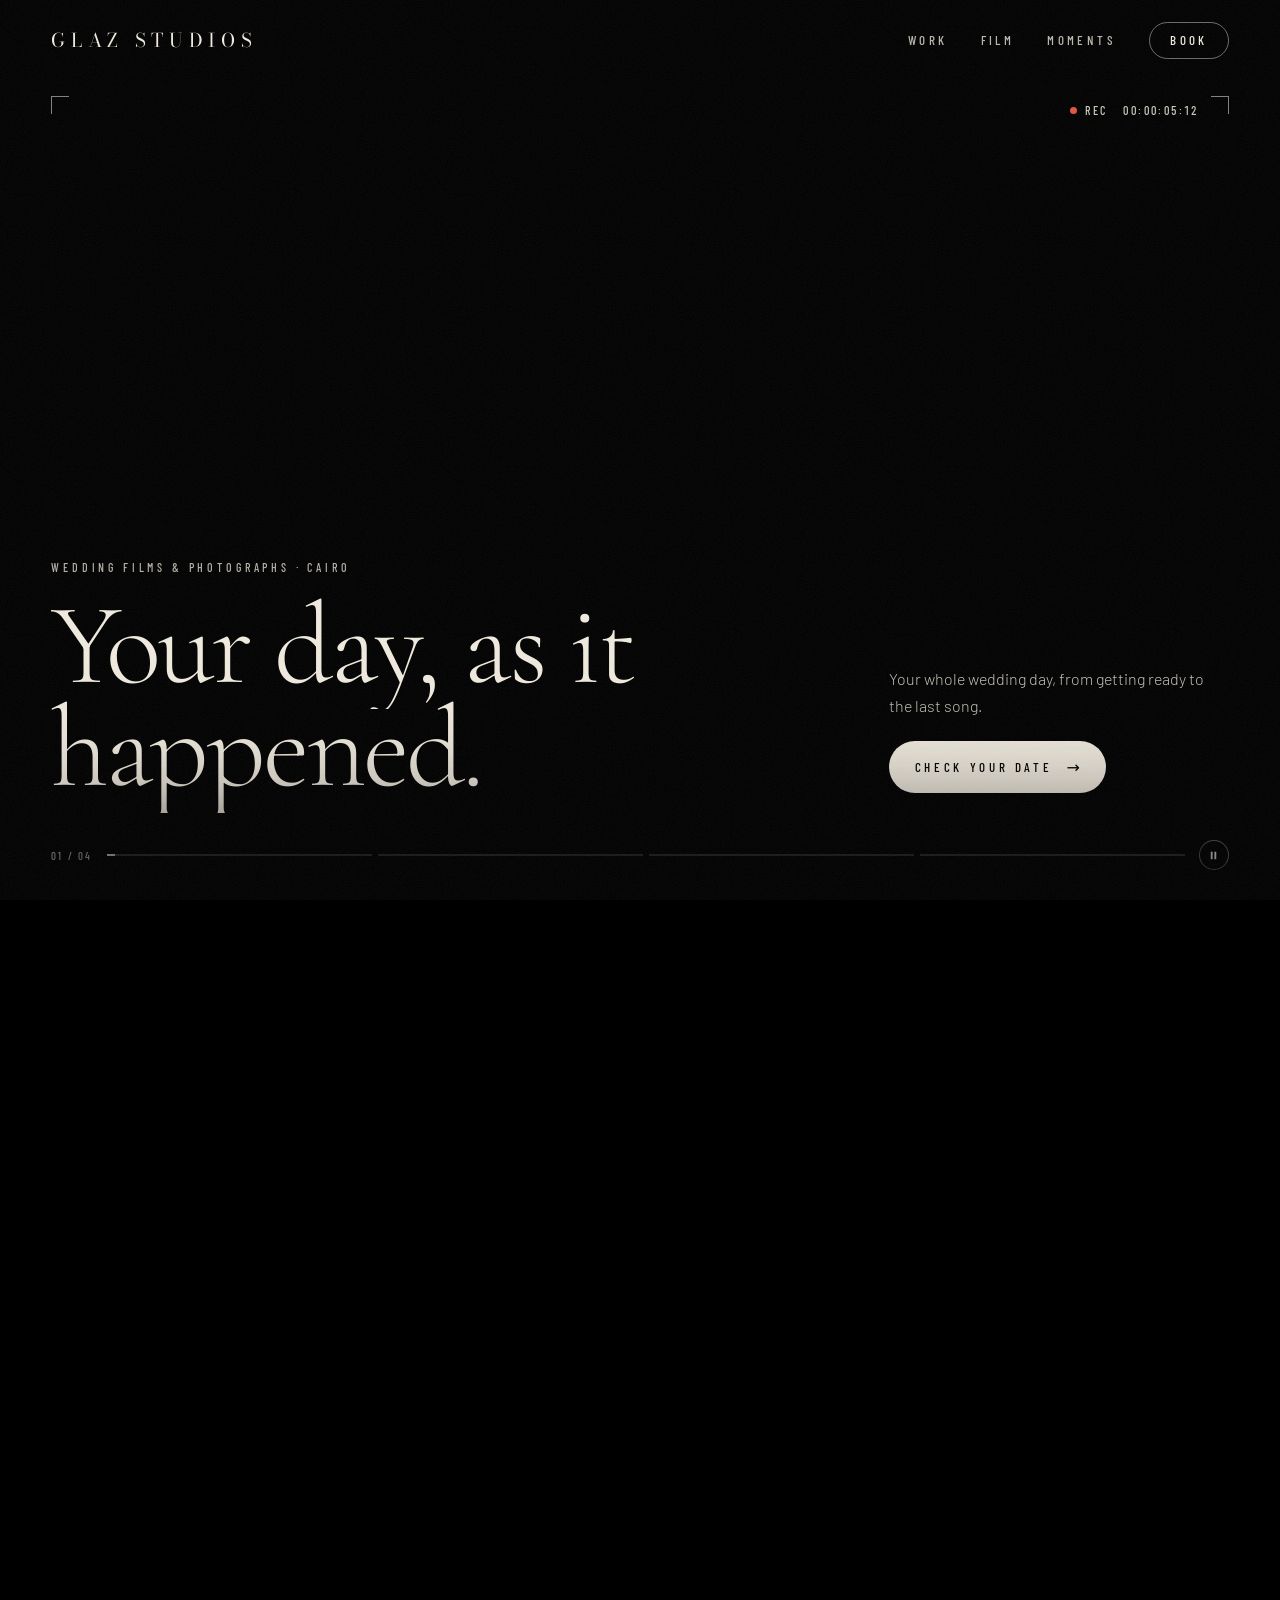
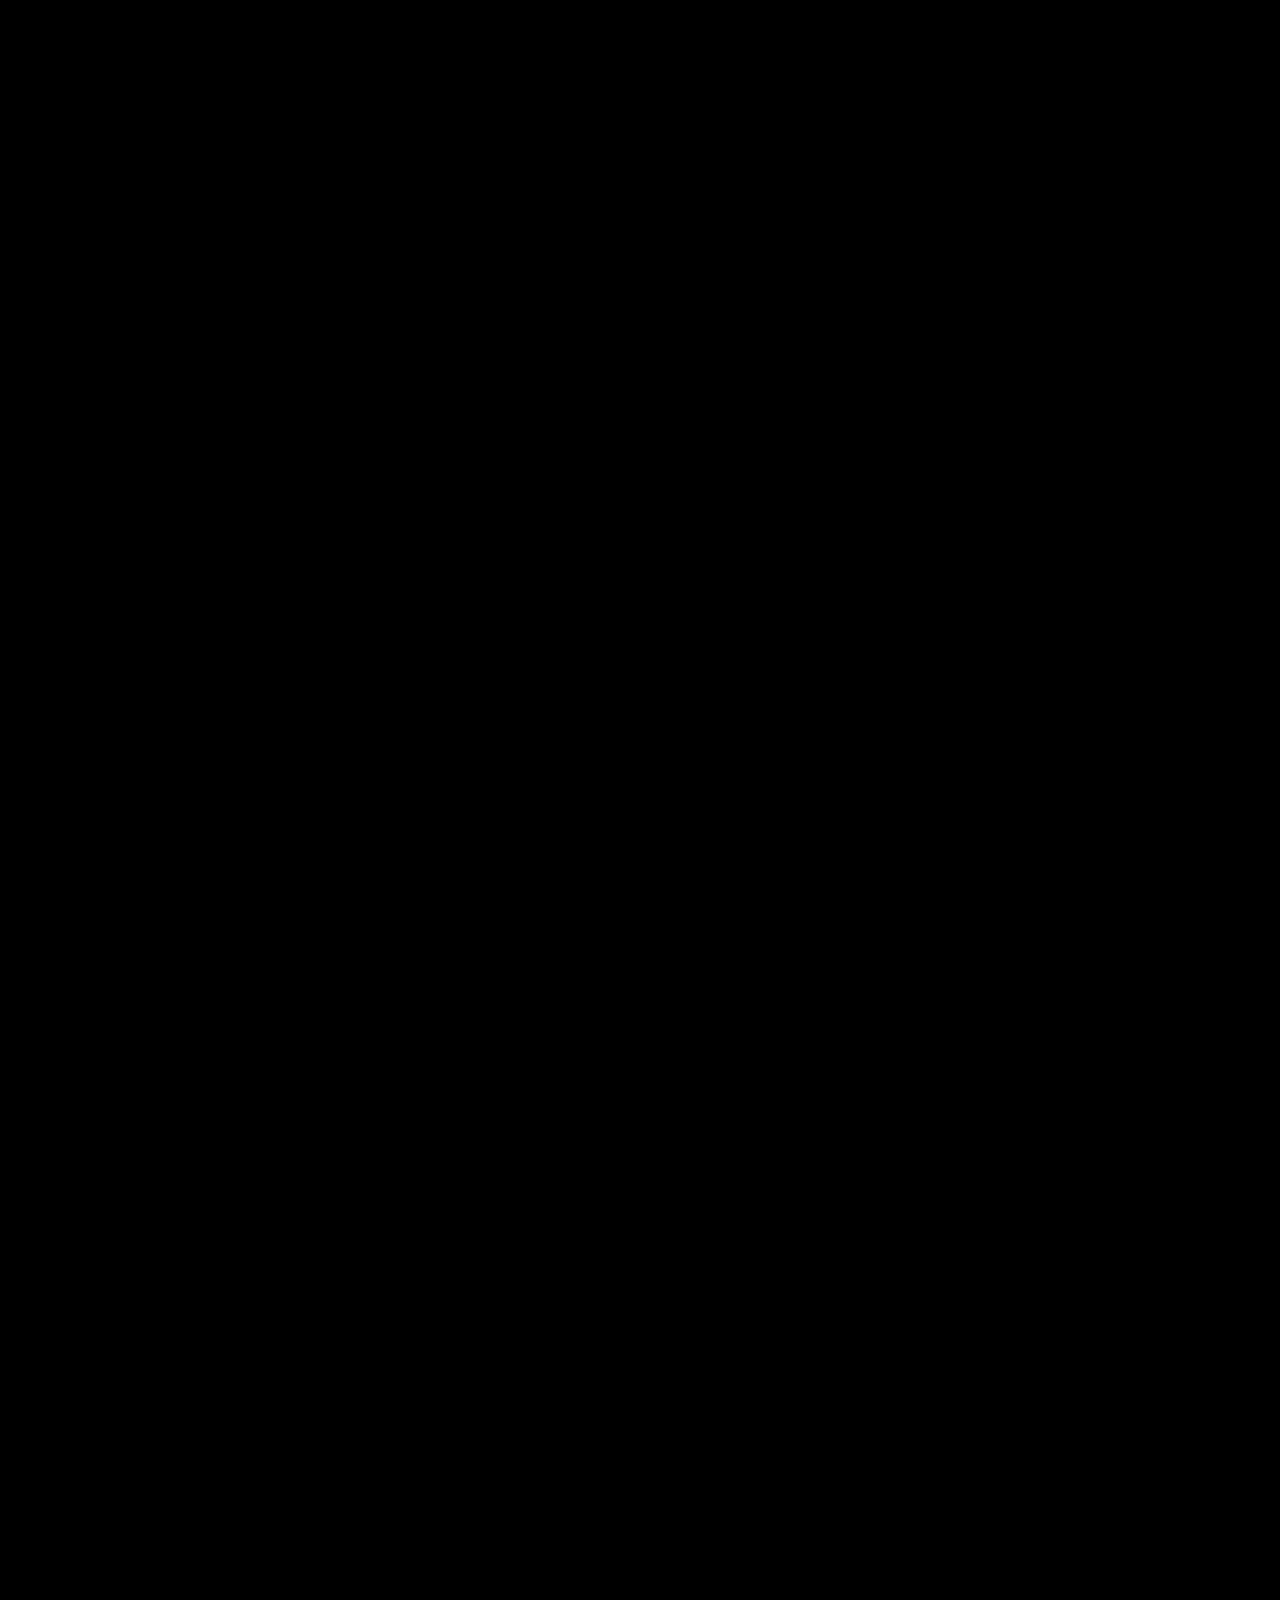
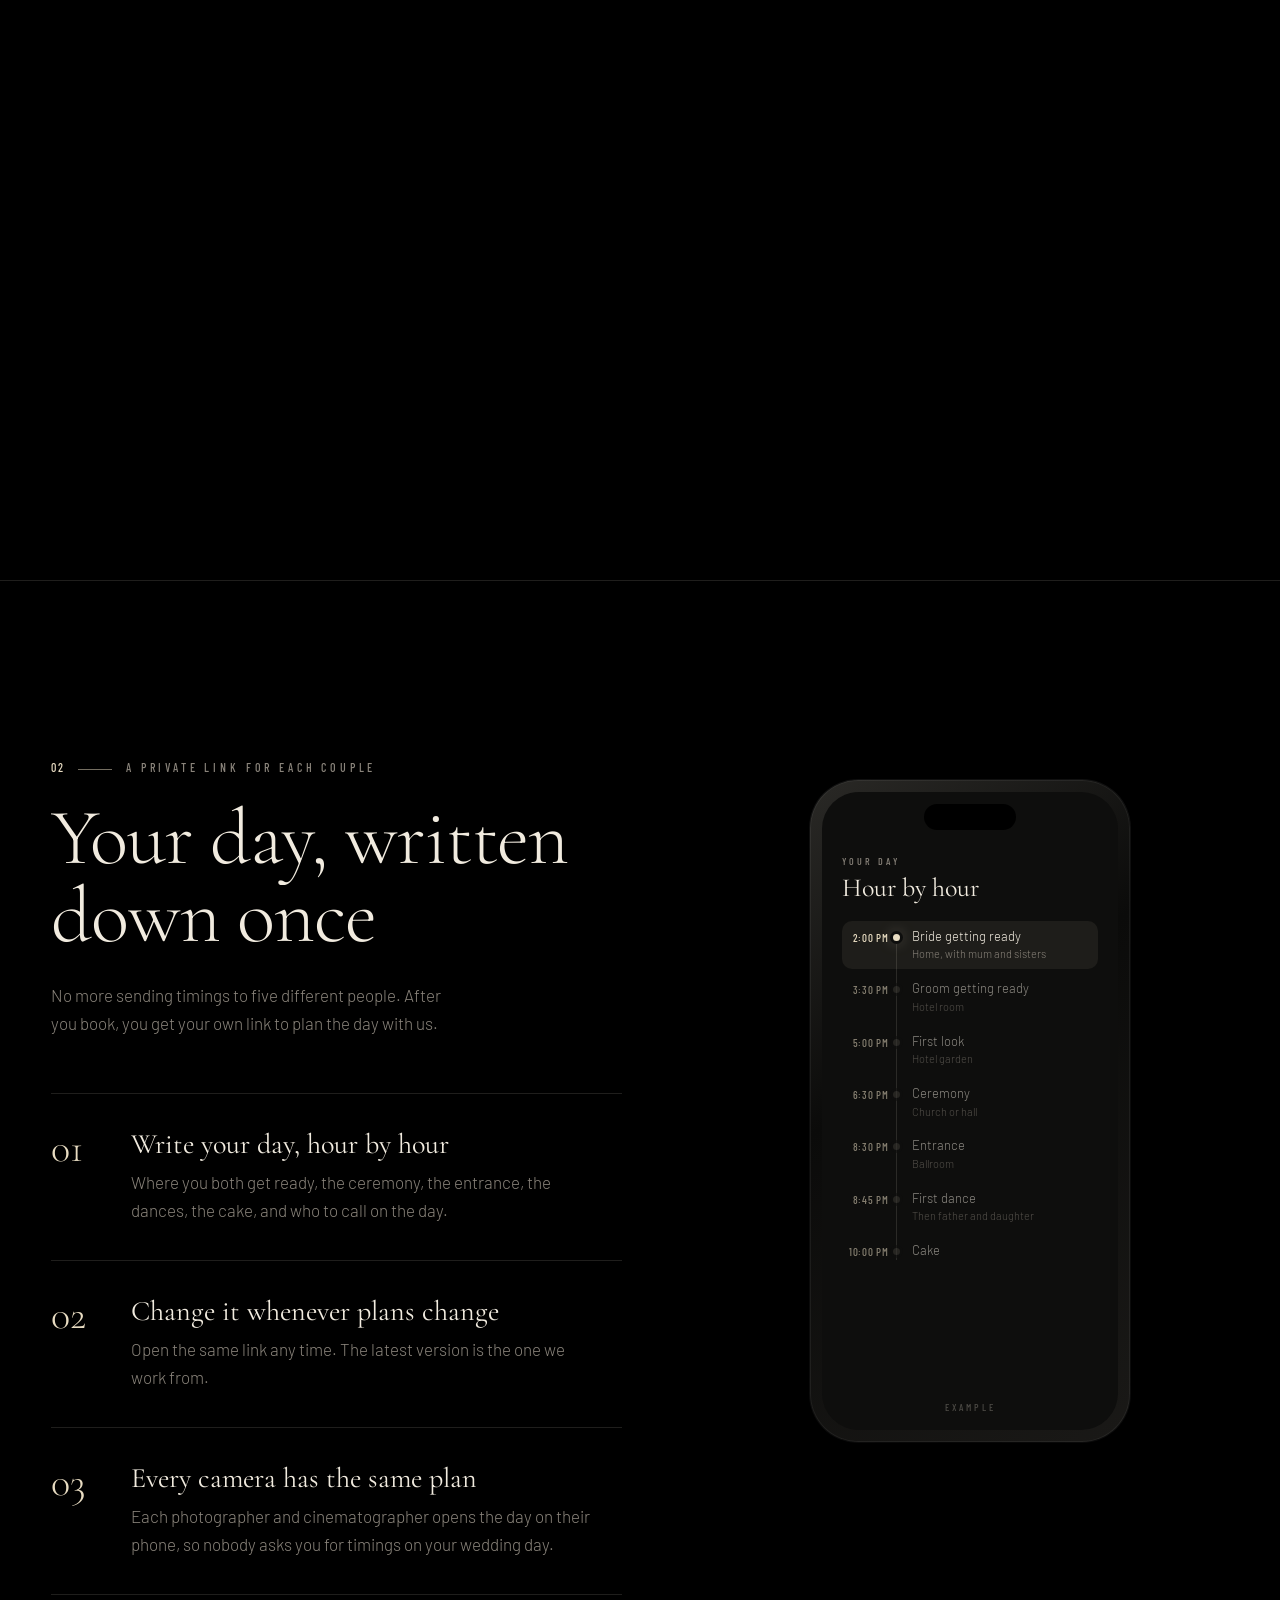
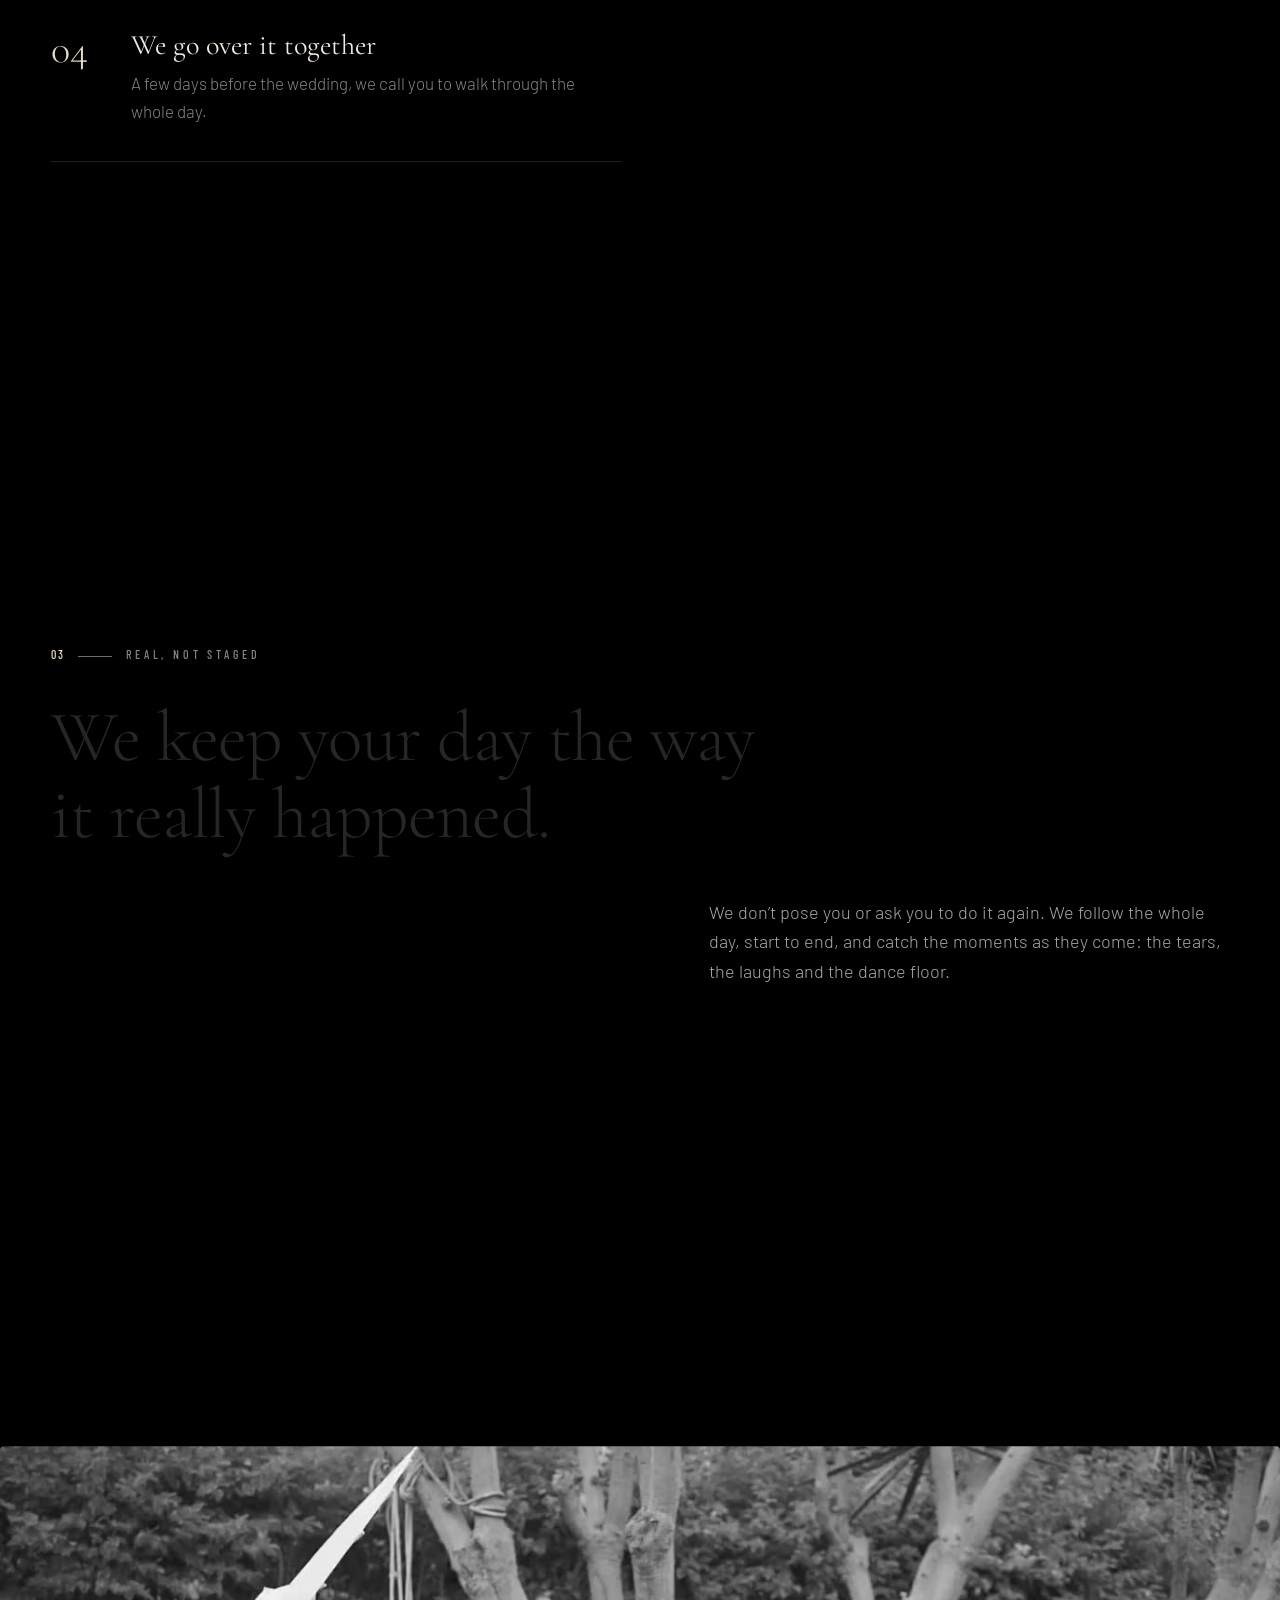
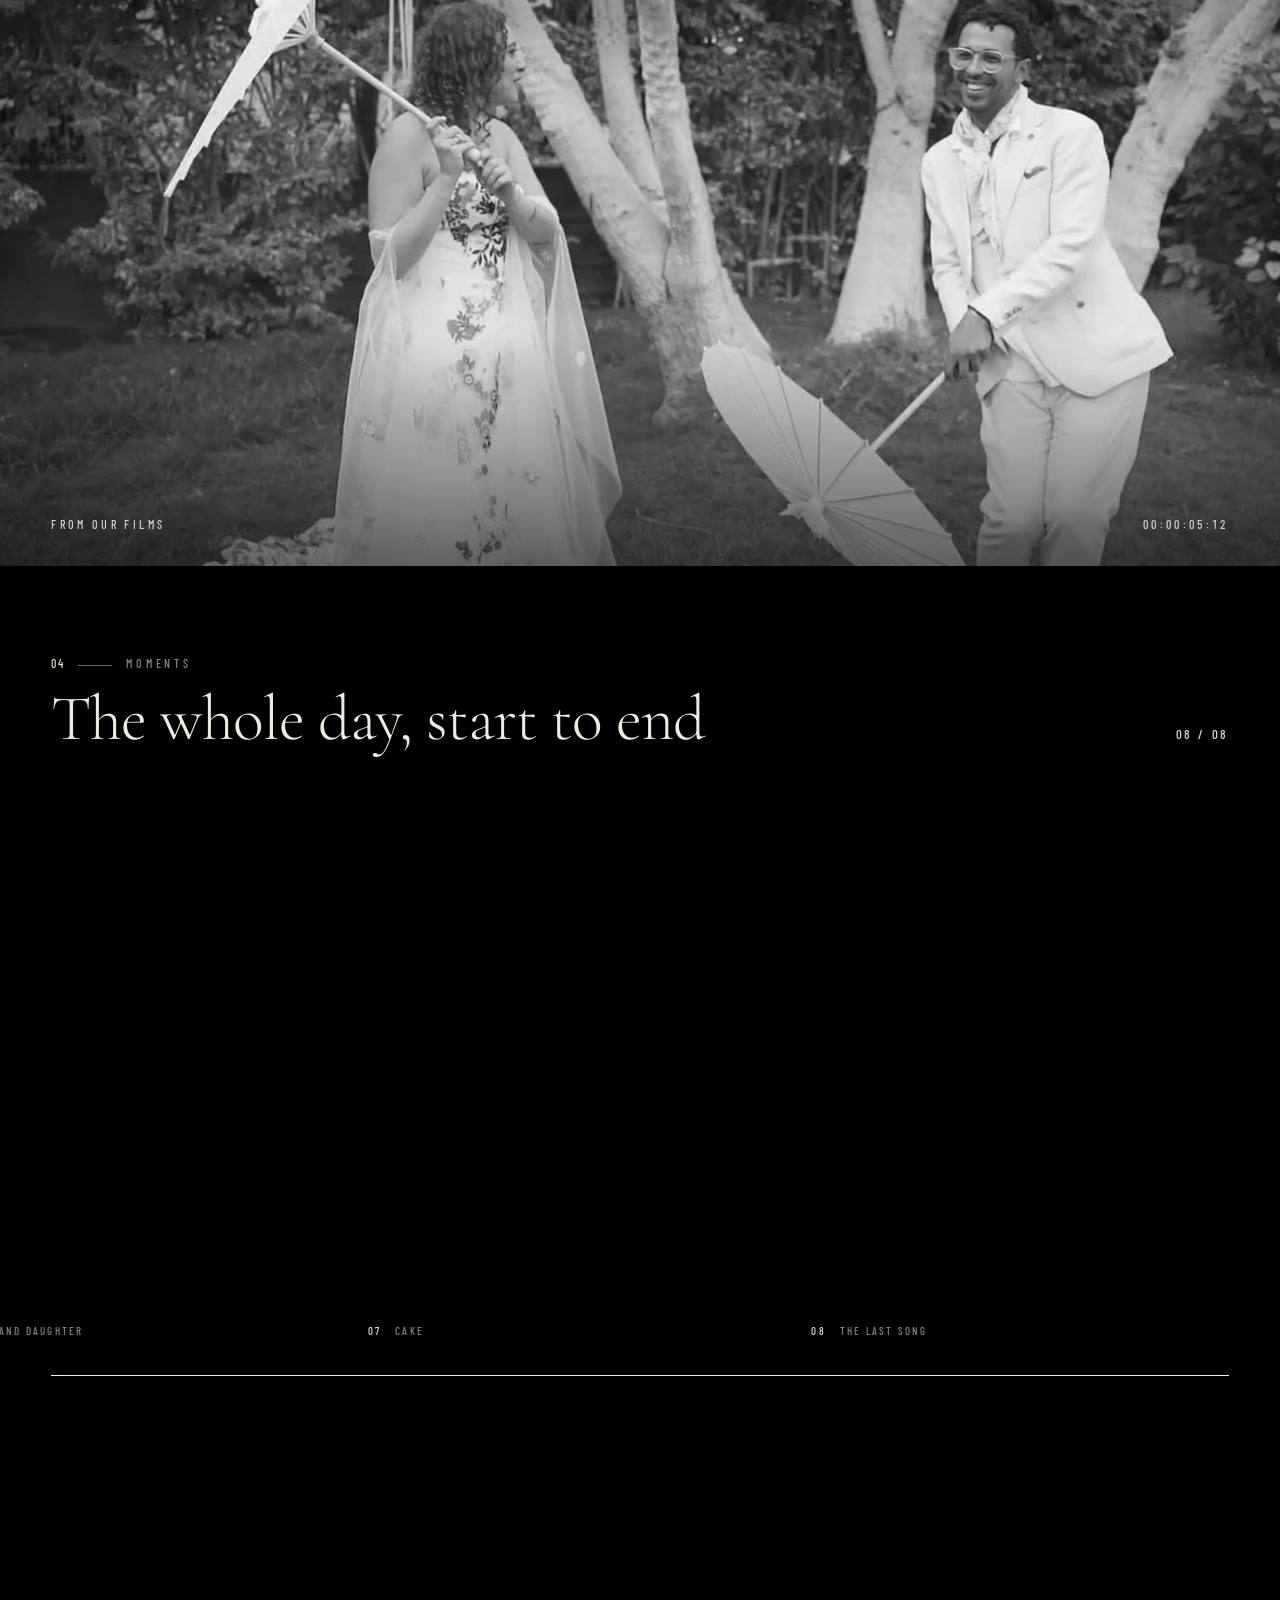
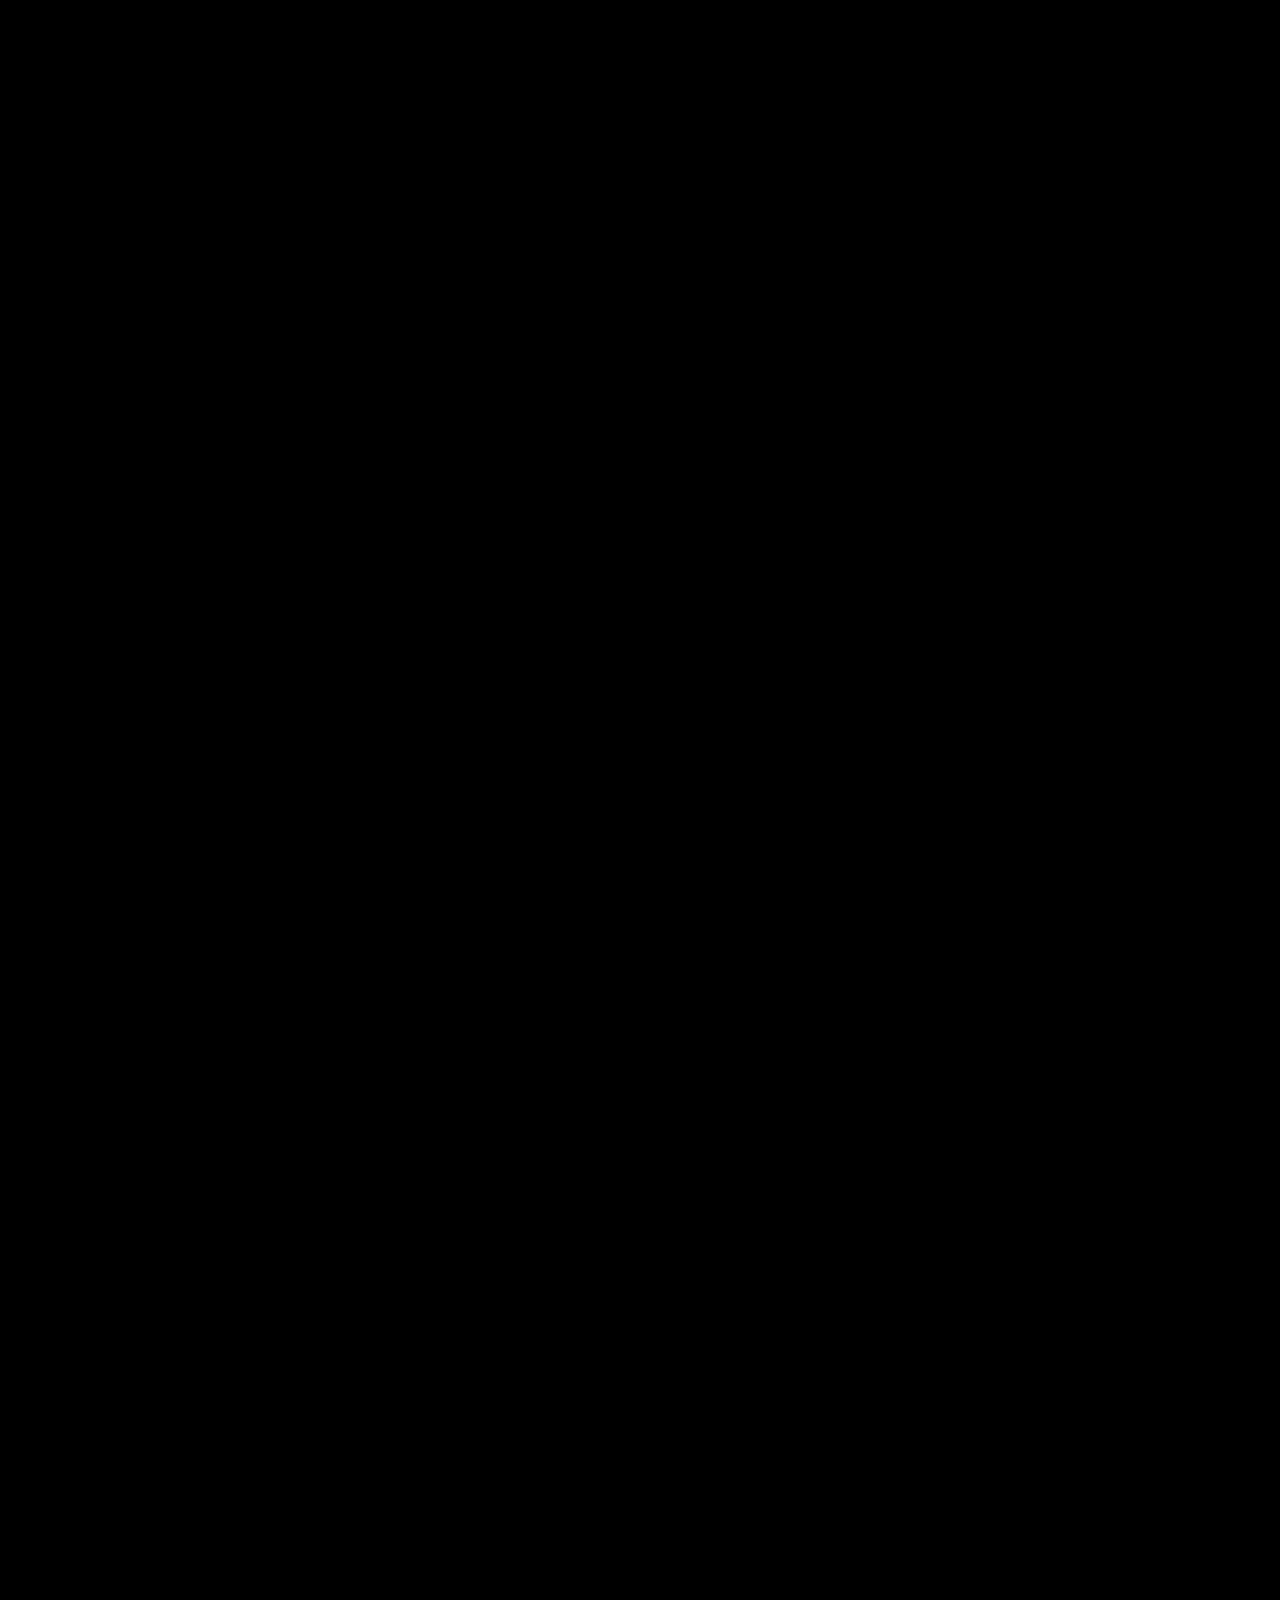
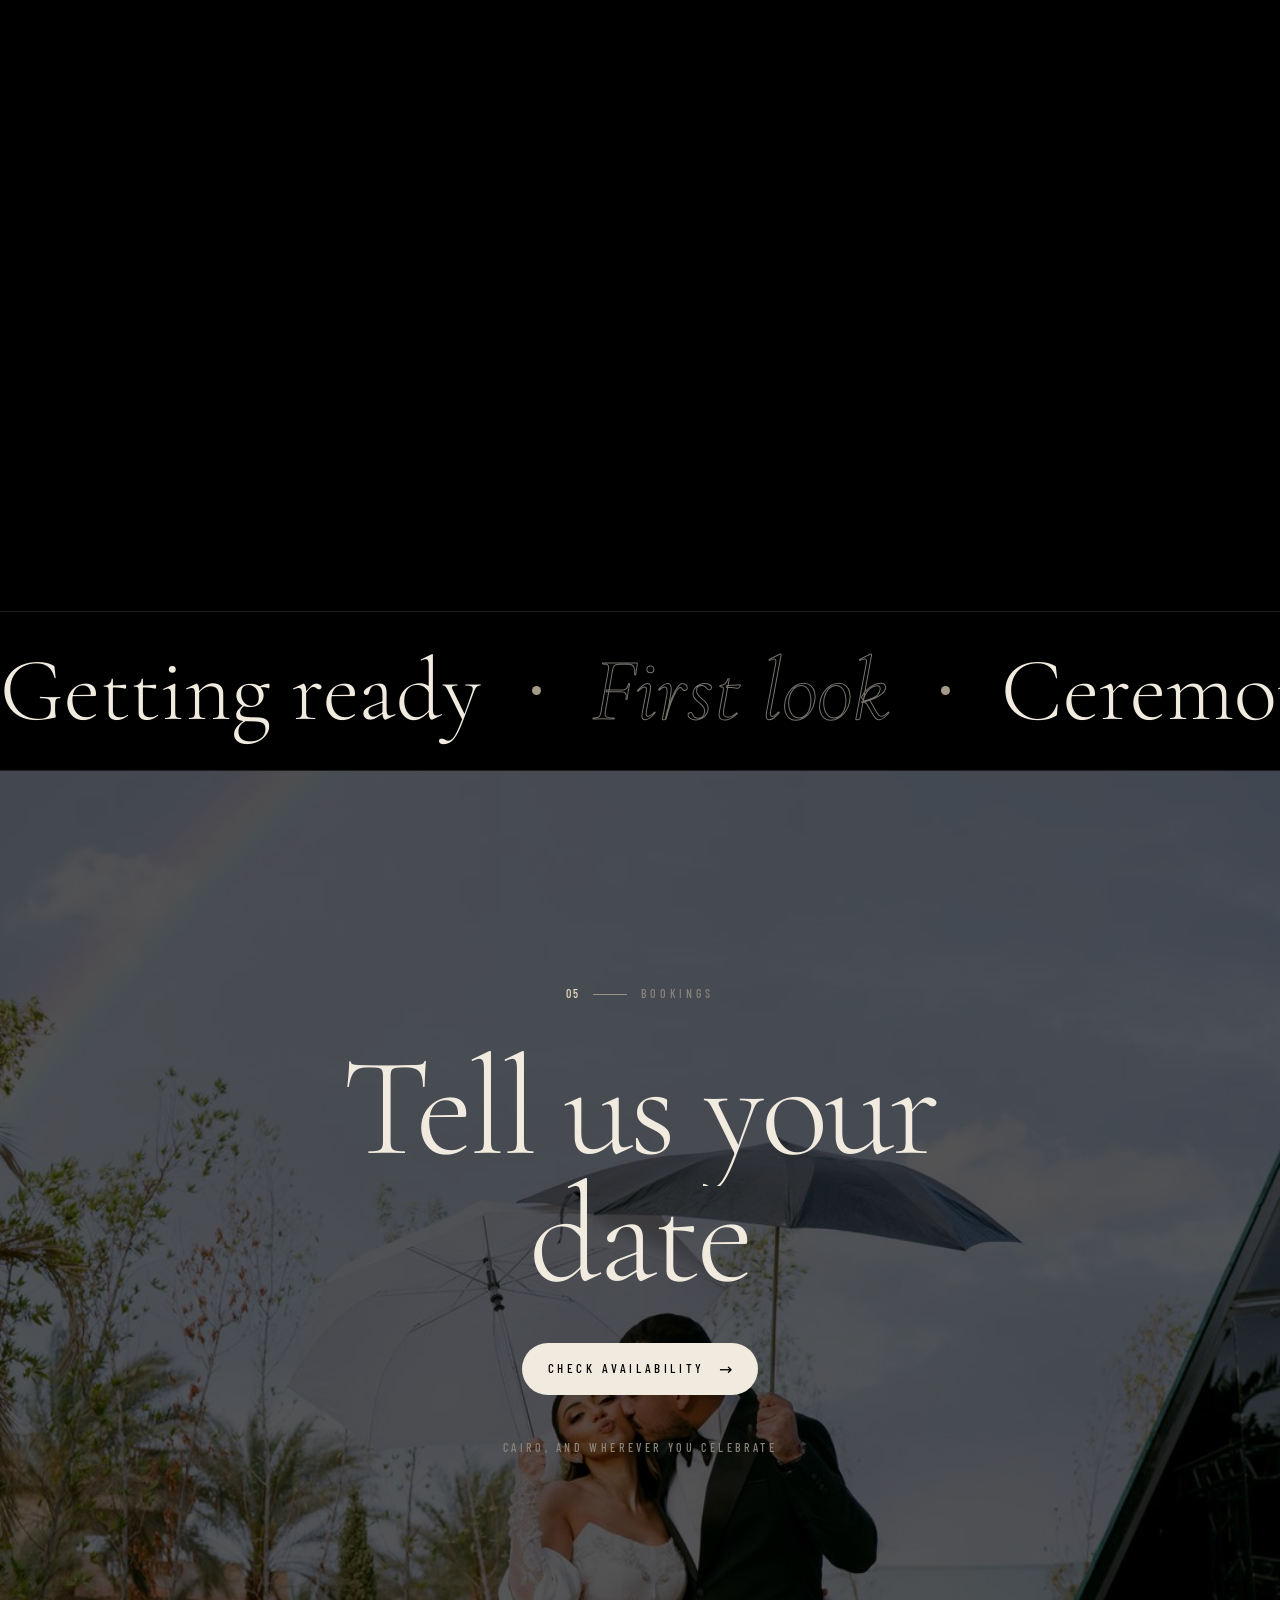
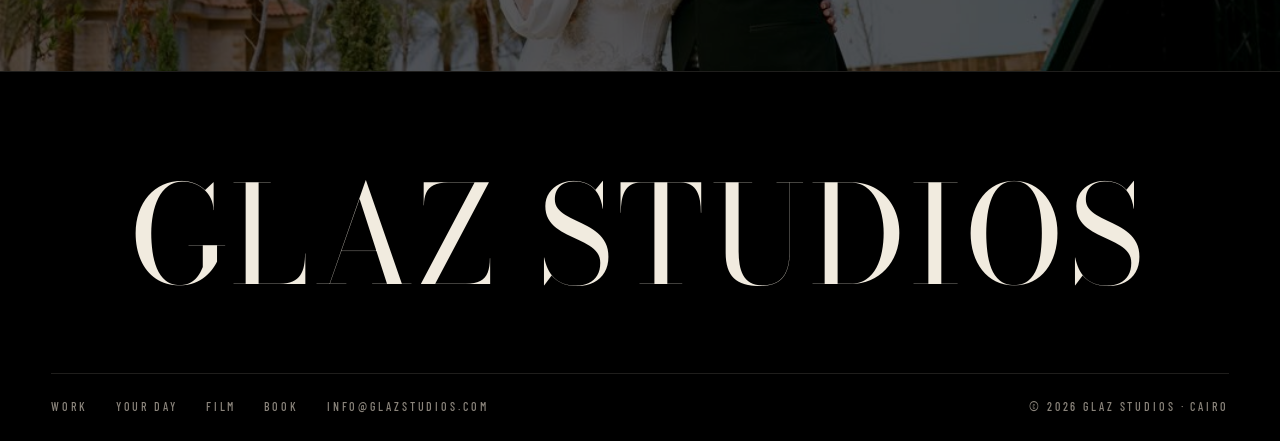
==== commit 3d55dd1f: "Add files via upload" ====
--- a/index.html
+++ b/index.html
@@ -8,7 +8,7 @@
 <meta name="theme-color" content="#000000">
 <meta property="og:title" content="Glaz Studios — Wedding films and photographs">
 <meta property="og:description" content="Your whole wedding day, from getting ready to the last song, kept the way it really happened.">
-<meta property="og:image" content="media/site/hero-4.jpg">
+<meta property="og:image" content="media/site/hero-2.jpg">
 <link rel="icon" href="favicon.ico" sizes="48x48">
 <link rel="icon" type="image/png" sizes="32x32" href="favicon-32.png">
 <link rel="apple-touch-icon" href="apple-touch-icon.png">
@@ -18,6 +18,7 @@
 (function () {
   var d = document.documentElement; d.classList.add('js');
   try {
+    if (sessionStorage.getItem('glaz-go')) { d.classList.add('arrive'); sessionStorage.removeItem('glaz-go'); sessionStorage.setItem('glaz-intro', '1'); }
     var calm = matchMedia('(prefers-reduced-motion: reduce)').matches;
     if (!calm && !/[?&]preview=1/.test(location.search) && !sessionStorage.getItem('glaz-intro')) { d.classList.add('intro'); sessionStorage.setItem('glaz-intro', '1'); }
   } catch (e) {}
@@ -26,12 +27,12 @@
 <style>
 :root {
   color-scheme: dark;
-  --bg: #000; --bg2: #0A0A09; --panel: #111110; --text: #D8D2C7; --bright: #F1EBDF; --muted: #8A847B; --warm: #E8DCC2; --line: rgba(216,210,199,.14);
+  --bg: #000; --panel: #111110; --text: #D8D2C7; --bright: #F1EBDF; --muted: #8A847B; --warm: #E8DCC2; --line: rgba(216,210,199,.14);
   --title: 'Cormorant Garamond', Georgia, serif; --cond: 'Barlow Condensed', 'Arial Narrow', sans-serif; --sans: 'Barlow', system-ui, sans-serif; --mark: 'Bodoni Moda', Didot, 'Bodoni 72', serif;
-  --gut: clamp(18px, 4vw, 64px); --ease: cubic-bezier(.16, 1, .3, 1); --sec: clamp(96px, 14vw, 200px);
+  --gut: clamp(18px, 4vw, 64px); --ease: cubic-bezier(.16, 1, .3, 1); --wipe: cubic-bezier(.77, 0, .18, 1); --sec: clamp(96px, 14vw, 200px);
 }
 * { box-sizing: border-box; }
-html { background: var(--bg); -webkit-text-size-adjust: 100%; }
+html { background: var(--bg); -webkit-text-size-adjust: 100%; scroll-behavior: smooth; }
 body { margin: 0; background: var(--bg); color: var(--text); font: 300 17px/1.65 var(--sans); overflow-x: clip; -webkit-font-smoothing: antialiased; }
 img, video { display: block; max-width: 100%; }
 a { color: inherit; } h1, h2, h3, h4 { font-weight: 400; margin: 0; } p, ol, ul { margin: 0; }
@@ -40,28 +41,26 @@
 .skip { position: absolute; left: 12px; top: -60px; z-index: 200; background: var(--warm); color: #000; padding: 10px 14px; }
 .skip:focus { top: 12px; }
 .intro body { overflow: hidden; }
-
-/* film grain over everything */
 .grain { position: fixed; inset: -50%; z-index: 90; pointer-events: none; opacity: .07; background: url("data:image/svg+xml,%3Csvg xmlns='http://www.w3.org/2000/svg' width='220' height='220'%3E%3Cfilter id='n'%3E%3CfeTurbulence type='fractalNoise' baseFrequency='.85' numOctaves='2' stitchTiles='stitch'/%3E%3C/filter%3E%3Crect width='100%25' height='100%25' filter='url(%23n)'/%3E%3C/svg%3E"); animation: grain 1s steps(4) infinite; }
 @keyframes grain { 0% { transform: translate(0, 0); } 25% { transform: translate(-3%, 2%); } 50% { transform: translate(2%, -3%); } 75% { transform: translate(-2%, -1%); } }
 
-/* shared type */
 .kick { display: flex; align-items: center; gap: 14px; font: 500 12px/1.3 var(--cond); letter-spacing: .32em; text-transform: uppercase; color: var(--muted); }
 .kick .ch { color: var(--warm); letter-spacing: .12em; }
 .kick .ch::after { content: ''; display: inline-block; width: 34px; height: 1px; background: currentColor; opacity: .5; vertical-align: middle; margin-left: 14px; }
-.h2 { font: 300 clamp(42px, 6.2vw, 96px)/.98 var(--title); letter-spacing: -.015em; color: var(--bright); margin-top: 26px; }
+.h2 { font: 300 clamp(42px, 6.2vw, 96px)/.98 var(--title); letter-spacing: -.015em; color: var(--bright); margin-top: 24px; }
 .lede { color: var(--muted); max-width: 40ch; }
 .wrap { padding: 0 var(--gut); max-width: 1560px; margin: 0 auto; }
-
-/* reveal on scroll */
 .js [data-reveal] { opacity: 0; transform: translateY(34px); transition: opacity 1.1s var(--ease), transform 1.3s var(--ease); transition-delay: var(--d, 0s); }
 .js [data-reveal].in { opacity: 1; transform: none; }
 .split .w { display: inline-block; overflow: hidden; vertical-align: top; padding-bottom: .1em; margin-bottom: -.1em; }
 .split .w > span { display: inline-block; }
 .js .split .w > span { transform: translateY(108%); transition: transform 1.15s var(--ease); transition-delay: calc(var(--i) * 45ms + var(--d, 0s)); }
 .js .split.in .w > span { transform: none; }
-
-/* ---------- Intro: the G, the name, then the curtain lifts ---------- */
+.cta { display: inline-flex; align-items: center; gap: 14px; text-decoration: none; font: 500 13px/1 var(--cond); letter-spacing: .28em; color: #000; background: var(--bright); padding: 18px 26px; border-radius: 999px; transition: background .35s, gap .35s var(--ease); white-space: nowrap; }
+.cta::after { content: '→'; font: 400 16px/1 var(--sans); letter-spacing: 0; }
+.cta:hover { background: var(--warm); gap: 22px; }
+
+/* ---------- Intro and page curtain ---------- */
 #intro { display: none; }
 .intro #intro { display: grid; position: fixed; inset: 0; z-index: 120; background: #000; place-content: center; justify-items: center; gap: 26px; animation: gone 0s 5s forwards; }
 #intro img { width: 64px; height: auto; opacity: 0; transform: scale(.92); filter: blur(10px); transition: opacity 1.2s var(--ease), transform 1.6s var(--ease), filter 1.2s var(--ease); }
@@ -71,69 +70,95 @@
 .i1 #intro img { opacity: 1; transform: none; filter: none; }
 .i1 #intro .wm { opacity: 1; letter-spacing: .46em; margin-right: -.46em; }
 .i1 #intro .ln::after { transform: scaleX(1); }
-.i2 #intro { transform: translateY(-100%); transition: transform 1.05s cubic-bezier(.76, 0, .24, 1); }
+.i2 #intro { transform: translateY(-100%); transition: transform 1.05s var(--wipe); }
 @keyframes gone { to { visibility: hidden; } }
-
-/* ---------- Top bar ---------- */
-.nav { position: fixed; top: 0; left: 0; right: 0; z-index: 60; display: flex; align-items: center; justify-content: space-between; gap: 20px; padding: calc(22px + env(safe-area-inset-top)) var(--gut) 22px; transition: transform .6s var(--ease), background .4s, padding .4s, border-color .4s; border-bottom: 1px solid transparent; }
+#curtain { position: fixed; inset: 0; z-index: 130; background: #000; display: grid; place-items: center; pointer-events: none; transform: translateY(100%); }
+#curtain img { width: 44px; opacity: 0; transition: opacity .4s ease .2s; }
+.leaving #curtain { transform: none; transition: transform .7s var(--wipe); pointer-events: auto; }
+.leaving #curtain img { opacity: 1; }
+.arrive #curtain { transform: none; } .arrive #curtain img { opacity: 1; transition: none; }
+.arrived #curtain { transform: translateY(-100%); transition: transform 1s var(--wipe) .1s; }
+.arrived #curtain img { opacity: 0; transition: opacity .3s; }
+
+/* ---------- Top bar and menu ---------- */
+.nav { position: fixed; top: 0; left: 0; right: 0; z-index: 60; display: flex; align-items: center; justify-content: space-between; gap: 20px; padding: calc(22px + env(safe-area-inset-top)) var(--gut) 22px; transition: transform .6s var(--ease), background .4s, padding .4s, border-color .4s, opacity 1s ease .2s; border-bottom: 1px solid transparent; }
 .nav.solid { background: rgba(0,0,0,.72); -webkit-backdrop-filter: blur(16px); backdrop-filter: blur(16px); padding-top: calc(14px + env(safe-area-inset-top)); padding-bottom: 14px; border-color: var(--line); }
 .nav.hide { transform: translateY(-101%); }
-.js .nav { opacity: 0; transition: opacity 1s ease .2s, transform .6s var(--ease), background .4s, padding .4s, border-color .4s; }
-.ready .nav { opacity: 1; }
-.logo { font: 400 19px/1 var(--mark); letter-spacing: .3em; margin-right: -.3em; text-decoration: none; color: var(--bright); white-space: nowrap; }
+.js .nav { opacity: 0; } .ready .nav { opacity: 1; }
+.logo { font: 400 19px/1 var(--mark); letter-spacing: .3em; margin-right: -.3em; text-decoration: none; color: var(--bright); white-space: nowrap; position: relative; z-index: 2; }
 .links { display: flex; align-items: center; gap: clamp(20px, 2.6vw, 40px); }
 .links a { font: 500 13px/1 var(--cond); letter-spacing: .26em; text-decoration: none; color: rgba(241,235,223,.78); position: relative; padding: 6px 0; transition: color .3s; }
 .links a::after { content: ''; position: absolute; left: 0; right: 0; bottom: 0; height: 1px; background: currentColor; transform: scaleX(0); transform-origin: right; transition: transform .5s var(--ease); }
 .links a:hover { color: var(--bright); } .links a:hover::after { transform: scaleX(1); transform-origin: left; }
 .links a.book { border: 1px solid rgba(241,235,223,.45); padding: 11px 20px; border-radius: 999px; color: var(--bright); transition: background .35s, color .35s; }
-.links a.book::after { display: none; }
-.links a.book:hover { background: var(--bright); color: #000; }
-.menu { display: none; background: none; border: 0; padding: 8px 0; cursor: pointer; font: 500 13px/1 var(--cond); letter-spacing: .26em; color: var(--bright); }
-
-/* ---------- Hero ---------- */
-.hero { position: sticky; top: 0; z-index: 0; height: 100svh; min-height: 560px; overflow: hidden; background: #000; }
-.stage { position: absolute; inset: 0; overflow: hidden; }
-.stage .vids { position: absolute; inset: 0; transform: scale(1.14); transition: transform 2.6s var(--ease); }
-.ready .stage .vids { transform: none; }
-.stage video { position: absolute; inset: 0; width: 100%; height: 100%; object-fit: cover; opacity: 0; transition: opacity 1.3s ease; }
-.stage video.on { opacity: 1; }
-.stage video.kb { animation: kb 7s var(--ease) both; }
-@keyframes kb { from { transform: scale(1.07); } to { transform: none; } }
-.stage .shade { position: absolute; inset: 0; pointer-events: none; background: linear-gradient(180deg, rgba(0,0,0,.6) 0%, rgba(0,0,0,0) 24%, rgba(0,0,0,0) 42%, rgba(0,0,0,.82) 100%); }
-.tick { position: absolute; width: 18px; height: 18px; border: 0 solid rgba(255,255,255,.55); pointer-events: none; }
+.links a.book::after { display: none; } .links a.book:hover { background: var(--bright); color: #000; }
+.menu { display: none; position: relative; z-index: 2; background: none; border: 0; padding: 10px 0; cursor: pointer; align-items: center; gap: 12px; font: 500 12px/1 var(--cond); letter-spacing: .28em; color: var(--bright); }
+.menu i { width: 26px; height: 10px; position: relative; display: inline-block; }
+.menu i::before, .menu i::after { content: ''; position: absolute; left: 0; right: 0; height: 1px; background: currentColor; transition: transform .5s var(--ease), top .5s var(--ease); }
+.menu i::before { top: 1px; } .menu i::after { top: 8px; }
+.open .menu i::before { top: 5px; transform: rotate(45deg); } .open .menu i::after { top: 5px; transform: rotate(-45deg); }
+.sheet { display: none; }
+
+/* ---------- Hero: films and photos, one after the other ---------- */
+.hero { position: sticky; top: 0; z-index: 0; height: 100svh; min-height: 540px; overflow: hidden; background: #000; }
+.slides { position: absolute; inset: 0; transform: scale(1.12); transition: transform 2.6s var(--ease); touch-action: pan-y; }
+.ready .slides { transform: none; }
+.slide { position: absolute; inset: 0; overflow: hidden; background: #000; clip-path: inset(0 0 0 100%); }
+.slide.on { clip-path: inset(0 0 0 0); z-index: 2; transition: clip-path 1.35s var(--wipe); }
+.slide.was { clip-path: inset(0 0 0 0); z-index: 1; }
+.slide .media { position: absolute; inset: 0; transform: scale(1.2); }
+.slide.on .media { transform: scale(1.02); transition: transform 8s cubic-bezier(.2, .6, .2, 1); }
+.slide.was .media { transform: scale(1.02) translateX(-6%); transition: transform 1.35s var(--wipe); }
+.slide.no-t, .slide.no-t .media { transition: none !important; }
+.slide img, .slide video { width: 100%; height: 100%; object-fit: cover; object-position: 50% 38%; }
+.hero .shade { position: absolute; inset: 0; z-index: 3; pointer-events: none; background: linear-gradient(180deg, rgba(0,0,0,.6) 0%, rgba(0,0,0,0) 24%, rgba(0,0,0,0) 42%, rgba(0,0,0,.84) 100%); }
+.tick { position: absolute; z-index: 4; width: 18px; height: 18px; border: 0 solid rgba(255,255,255,.5); pointer-events: none; }
 .tick.a { left: var(--gut); top: 96px; border-width: 1px 0 0 1px; } .tick.b { right: var(--gut); top: 96px; border-width: 1px 1px 0 0; }
-.tick.c { left: var(--gut); bottom: 24px; border-width: 0 0 1px 1px; } .tick.d { right: var(--gut); bottom: 24px; border-width: 0 1px 1px 0; }
-.meta { position: absolute; right: calc(var(--gut) + 30px); top: 104px; display: flex; align-items: center; gap: 16px; font: 500 12px/1 var(--cond); letter-spacing: .2em; color: rgba(241,235,223,.85); }
+.meta { position: absolute; z-index: 4; right: calc(var(--gut) + 30px); top: 104px; display: flex; align-items: center; gap: 16px; font: 500 12px/1 var(--cond); letter-spacing: .2em; color: rgba(241,235,223,.85); }
 .rec { display: inline-flex; align-items: center; gap: 8px; }
 .rec::before { content: ''; width: 7px; height: 7px; border-radius: 50%; background: #E0563F; animation: blink 1.6s steps(1) infinite; }
 @keyframes blink { 50% { opacity: .15; } }
 .tc { font-variant-numeric: tabular-nums; }
-.pause { width: 34px; height: 34px; border-radius: 50%; border: 1px solid rgba(255,255,255,.4); background: rgba(0,0,0,.25); color: #fff; cursor: pointer; display: grid; place-items: center; padding: 0; }
-.pause svg { width: 12px; height: 12px; fill: currentColor; } .pause .i-play { display: none; }
-.pause[aria-pressed="true"] .i-play { display: block; } .pause[aria-pressed="true"] .i-pause { display: none; }
-.copy { position: absolute; left: var(--gut); right: var(--gut); bottom: clamp(40px, 8vh, 88px); display: grid; grid-template-columns: minmax(0, 1fr) auto; align-items: end; gap: 18px 40px; }
+.copy { position: absolute; z-index: 4; left: var(--gut); right: var(--gut); bottom: clamp(70px, 11vh, 120px); display: grid; grid-template-columns: minmax(0, 1fr) auto; align-items: end; gap: 18px 40px; }
 .copy .kick { grid-column: 1 / -1; color: rgba(241,235,223,.75); }
 .hero h1 { font: 300 clamp(58px, 9vw, 158px)/.9 var(--title); letter-spacing: -.025em; color: var(--bright); max-width: 11ch; }
-.hero h1 em, .end h2 em { font-style: italic; }
 .lower { display: grid; gap: 22px; justify-items: start; max-width: 340px; padding-bottom: 8px; }
-.lower p { color: rgba(241,235,223,.8); font-size: 16px; }
-.cta { display: inline-flex; align-items: center; gap: 14px; text-decoration: none; font: 500 13px/1 var(--cond); letter-spacing: .28em; color: #000; background: var(--bright); padding: 18px 26px; border-radius: 999px; transition: background .35s, gap .35s var(--ease); white-space: nowrap; }
-.cta::after { content: '→'; font: 400 16px/1 var(--sans); letter-spacing: 0; }
-.cta:hover { background: var(--warm); gap: 22px; }
+.lower p { color: rgba(241,235,223,.82); font-size: 16px; }
 .js .hero .fade { opacity: 0; transform: translateY(14px); transition: opacity 1.2s ease, transform 1.4s var(--ease); transition-delay: var(--d, .8s); }
 .ready .hero .fade { opacity: 1; transform: none; }
 .ready .hero .split .w > span { transform: none; }
-.cue { position: absolute; left: 50%; bottom: 22px; width: 1px; height: 46px; background: rgba(255,255,255,.18); overflow: hidden; }
-.cue::after { content: ''; position: absolute; left: 0; top: -46px; width: 1px; height: 46px; background: var(--bright); animation: cue 2.2s var(--ease) infinite; }
-@keyframes cue { to { top: 46px; } }
+.bars { position: absolute; z-index: 4; left: var(--gut); right: var(--gut); bottom: 30px; display: flex; align-items: center; gap: 14px; font: 500 11px/1 var(--cond); letter-spacing: .2em; color: rgba(241,235,223,.8); }
+.bars .segs { flex: 1; display: flex; gap: 6px; }
+.bars .seg { all: unset; flex: 1; height: 14px; cursor: pointer; position: relative; }
+.bars .seg::before, .bars .seg i { content: ''; position: absolute; left: 0; right: 0; top: 6px; height: 2px; background: rgba(255,255,255,.22); }
+.bars .seg i { right: auto; width: 0; background: var(--bright); }
+.bars .seg.done i { width: 100%; }
+.pause { width: 30px; height: 30px; border-radius: 50%; border: 1px solid rgba(255,255,255,.4); background: rgba(0,0,0,.25); color: #fff; cursor: pointer; display: grid; place-items: center; padding: 0; flex: none; }
+.pause svg { width: 11px; height: 11px; fill: currentColor; } .pause .i-play { display: none; }
+.pause[aria-pressed="true"] .i-play { display: block; } .pause[aria-pressed="true"] .i-pause { display: none; }
 
 main { position: relative; z-index: 2; background: var(--bg); box-shadow: 0 -60px 120px rgba(0,0,0,.9); }
 
-/* ---------- 01 Your day ---------- */
-.plan { padding: var(--sec) 0; }
+/* ---------- 01 Work: one photo opens into the grid ---------- */
+.zoom { position: relative; height: 320vh; }
+.zg-stage { position: sticky; top: 0; height: 100svh; overflow: hidden; }
+.zg-grid { position: absolute; left: 50%; top: 50%; display: grid; grid-template-columns: repeat(var(--cols), var(--tw)); grid-auto-rows: var(--th); gap: var(--gap); transform: translate(-50%, -50%); }
+.zg-grid .tile { will-change: transform, opacity; }
+.shot { all: unset; display: block; position: relative; overflow: hidden; cursor: zoom-in; background: var(--panel); }
+.shot img { width: 100%; height: 100%; object-fit: cover; object-position: 50% 35%; transition: transform 1.6s var(--ease); }
+.shot:hover img { transform: scale(1.05); }
+.shot:focus-visible { outline: 1px solid var(--warm); outline-offset: 3px; }
+.zg-main { position: absolute; left: 0; top: 0; width: 100%; height: 100%; z-index: 3; will-change: left, top, width, height; }
+.zg-main::after { content: ''; position: absolute; inset: 0; background: rgba(0,0,0,var(--dim, .35)); pointer-events: none; }
+.zg-title { position: absolute; inset: 0; z-index: 4; display: grid; place-content: center; justify-items: center; text-align: center; gap: 22px; padding: 0 var(--gut); pointer-events: none; }
+.zg-title .kick { color: rgba(241,235,223,.85); }
+.zg-title .h2 { margin: 0; font-size: clamp(54px, 9vw, 150px); text-shadow: 0 6px 60px rgba(0,0,0,.5); }
+.zg-note { position: absolute; z-index: 4; left: var(--gut); right: var(--gut); bottom: 22px; display: flex; justify-content: space-between; gap: 20px; font: 500 11px/1.4 var(--cond); letter-spacing: .24em; color: var(--muted); opacity: 0; }
+
+/* ---------- 02 Your day ---------- */
+.plan { padding: var(--sec) 0; border-top: 1px solid var(--line); }
 .plan .wrap { display: grid; grid-template-columns: 1.05fr .95fr; grid-template-areas: "head phone" "steps phone"; gap: 0 clamp(40px, 7vw, 120px); align-items: start; }
-.plan .head { grid-area: head; }
-.plan .head .lede { margin-top: 26px; }
+.plan .head { grid-area: head; } .plan .head .lede { margin-top: 26px; }
 .plan .phone-wrap { grid-area: phone; position: sticky; top: 13vh; display: grid; place-items: center; padding: 20px 0; }
 .steps { grid-area: steps; list-style: none; padding: 0; margin-top: 56px; counter-reset: s; }
 .steps li { counter-increment: s; display: grid; grid-template-columns: 70px minmax(0, 1fr); gap: 6px 10px; padding: 34px 0 36px; border-top: 1px solid var(--line); transition: opacity .6s ease; }
@@ -160,101 +185,63 @@
 .tl small { display: block; color: var(--muted); font-size: 11px; margin-top: 2px; }
 .scr .ex { margin-top: auto; text-align: center; font: 500 10px/1 var(--cond); letter-spacing: .3em; color: #4c4a45; padding-top: 12px; }
 
-/* ---------- 02 Real ---------- */
-.real { padding: calc(var(--sec) * .6) 0 var(--sec); }
-.real .wrap { max-width: 1400px; }
-.real .big { font: 300 clamp(36px, 5.4vw, 86px)/1.08 var(--title); letter-spacing: -.012em; color: var(--bright); margin-top: 36px; max-width: 21ch; }
-.real .big .rw { opacity: .14; transition: opacity .35s ease; }
+/* ---------- 03 Real, over photos drifting up and down ---------- */
+.real { position: relative; overflow: hidden; padding: 34vh 0; }
+.drift { position: absolute; inset: -10% 0; display: flex; gap: clamp(10px, 1.6vw, 22px); padding: 0 clamp(10px, 1.6vw, 22px); }
+.drift .dc { flex: 1; display: grid; gap: clamp(10px, 1.6vw, 22px); align-content: start; will-change: transform; }
+.drift img { width: 100%; aspect-ratio: 4 / 5; object-fit: cover; }
+.real::before { content: ''; position: absolute; inset: 0; z-index: 1; background: radial-gradient(80% 70% at 50% 50%, rgba(0,0,0,.72), rgba(0,0,0,.9)), linear-gradient(180deg, #000, transparent 18%, transparent 82%, #000); }
+.real .wrap { position: relative; z-index: 2; max-width: 1400px; }
+.real .big { font: 300 clamp(38px, 5.6vw, 90px)/1.08 var(--title); letter-spacing: -.012em; color: var(--bright); margin-top: 36px; max-width: 21ch; }
+.real .big .rw { opacity: .16; transition: opacity .35s ease; }
 .real .big .rw.on { opacity: 1; }
-.no-js-words .real .big .rw { opacity: 1; }
-.real .small { color: var(--muted); max-width: 52ch; margin: 44px 0 0 auto; font-size: 18px; }
-
-/* service names rolling by */
+.real .small { color: rgba(216,210,199,.8); max-width: 52ch; margin: 44px 0 0 auto; font-size: 18px; }
+
+/* ---------- Film ---------- */
+.film { position: relative; margin: clamp(90px, 12vw, 170px) 0 0; height: min(56.25vw, 92vh); overflow: hidden; background: #050505; clip-path: inset(var(--cy, 8%) var(--cx, 10%) round 4px); }
+.film video { width: 100%; height: 100%; object-fit: cover; transform: scale(var(--fs, 1.14)); }
+.film::after { content: ''; position: absolute; inset: 0; background: linear-gradient(0deg, rgba(0,0,0,.55), transparent 32%); pointer-events: none; }
+.film .lab { position: absolute; z-index: 2; left: var(--gut); right: var(--gut); bottom: clamp(18px, 3vw, 36px); display: flex; justify-content: space-between; gap: 20px; font: 500 12px/1 var(--cond); letter-spacing: .28em; color: rgba(241,235,223,.85); }
+
+/* ---------- 04 Moments: sideways as you scroll ---------- */
+.hz { position: relative; }
+.hz-stage { position: sticky; top: 0; height: 100svh; overflow: hidden; display: flex; flex-direction: column; justify-content: center; gap: clamp(26px, 4vh, 46px); }
+.hz-head { display: flex; justify-content: space-between; align-items: flex-end; gap: 20px; padding: 0 var(--gut); }
+.hz-head .h2 { font-size: clamp(38px, 5vw, 76px); margin-top: 16px; }
+.hz-count { font: 500 13px/1 var(--cond); letter-spacing: .2em; color: var(--warm); white-space: nowrap; padding-bottom: 10px; }
+.hz-track { display: flex; gap: var(--hg); padding: 0 var(--gut); width: max-content; will-change: transform; }
+.hz-card { width: var(--cw); flex: none; }
+.hz-card .shot { height: var(--ch); }
+.hz-card .shot img { width: 118%; max-width: none; margin-left: -9%; transform: translateX(var(--px, 0)); transition: none; }
+.hz-card p { display: flex; gap: 14px; margin-top: 14px; font: 500 11px/1.5 var(--cond); letter-spacing: .2em; color: var(--muted); text-transform: uppercase; }
+.hz-card p b { color: var(--warm); font-weight: 500; }
+.hz-bar { margin: 0 var(--gut); height: 1px; background: var(--line); position: relative; }
+.hz-bar i { position: absolute; left: 0; top: 0; height: 1px; width: 100%; background: var(--bright); transform-origin: left; transform: scaleX(var(--hp, 0)); }
+
+/* moments of the day rolling by */
 .ribbon { overflow: hidden; border-block: 1px solid var(--line); padding: clamp(18px, 3vw, 34px) 0; }
-.ribbon .track { display: flex; width: max-content; animation: slide var(--dur, 60s) linear infinite; }
+.ribbon .track { display: flex; width: max-content; animation: slide 70s linear infinite; }
 .ribbon span { font: 300 clamp(44px, 7vw, 110px)/1 var(--title); white-space: nowrap; color: var(--bright); padding-right: clamp(28px, 4vw, 64px); display: inline-flex; align-items: center; gap: clamp(28px, 4vw, 64px); }
 .ribbon span:nth-child(even) { font-style: italic; color: transparent; -webkit-text-stroke: 1px rgba(216,210,199,.55); }
-.ribbon span::after { content: ''; width: 9px; height: 9px; border-radius: 50%; background: var(--warm); opacity: .7; -webkit-text-stroke: 0; }
+.ribbon span::after { content: ''; width: 9px; height: 9px; border-radius: 50%; background: var(--warm); opacity: .7; }
 @keyframes slide { to { transform: translateX(-50%); } }
-
-/* ---------- 03 Work ---------- */
-.work { padding: var(--sec) 0 0; }
-.work-h { display: flex; justify-content: space-between; align-items: flex-end; gap: 24px 60px; flex-wrap: wrap; margin-bottom: clamp(48px, 7vw, 100px); }
-.collage { display: flex; gap: clamp(12px, 2.2vw, 32px); align-items: flex-start; }
-.collage .col { flex: 1; display: grid; gap: clamp(12px, 2.2vw, 32px); will-change: transform; }
-.collage .col:nth-child(2) { margin-top: clamp(70px, 16vh, 200px); }
-.collage .col:nth-child(3) { margin-top: clamp(24px, 6vh, 80px); }
-.shot { all: unset; display: block; position: relative; overflow: hidden; cursor: zoom-in; background: var(--panel); border-radius: 2px; }
-.shot img { width: 100%; height: auto; transition: transform 1.6s var(--ease), opacity .8s; }
-.shot:hover img { transform: scale(1.045); }
-.shot:focus-visible { outline: 1px solid var(--warm); outline-offset: 3px; }
-.film { position: relative; margin: clamp(90px, 13vw, 190px) 0; height: min(56.25vw, 92vh); overflow: hidden; background: #050505; clip-path: inset(var(--cy, 8%) var(--cx, 10%) round 4px); }
-.film video { width: 100%; height: 100%; object-fit: cover; transform: scale(var(--fs, 1.14)); }
-.film .lab { position: absolute; left: var(--gut); right: var(--gut); bottom: clamp(18px, 3vw, 36px); display: flex; justify-content: space-between; gap: 20px; font: 500 12px/1 var(--cond); letter-spacing: .28em; color: rgba(241,235,223,.85); }
-.film::after { content: ''; position: absolute; inset: 0; background: linear-gradient(0deg, rgba(0,0,0,.55), transparent 32%); pointer-events: none; }
-.film .lab { z-index: 2; }
-.rows { display: grid; gap: clamp(10px, 1.4vw, 18px); padding-bottom: var(--sec); }
-.row { overflow: hidden; }
-.row .track { display: flex; width: max-content; animation: slide var(--dur, 80s) linear infinite; }
-.row.rev .track { animation-direction: reverse; }
-.row:hover .track { animation-play-state: paused; }
-.row .shot { height: clamp(200px, 27vw, 400px); margin-right: clamp(10px, 1.4vw, 18px); flex: none; }
-.row .shot img { height: 100%; width: auto; }
-
-/* ---------- 04 Services ---------- */
-.svc { padding: var(--sec) 0; border-top: 1px solid var(--line); }
-.svc-h { display: flex; justify-content: space-between; align-items: flex-end; gap: 24px 60px; flex-wrap: wrap; margin-bottom: clamp(40px, 6vw, 90px); }
-.svc-body { display: grid; grid-template-columns: minmax(0, 1fr) minmax(0, 1.08fr); gap: clamp(36px, 6vw, 100px); align-items: start; }
-.slist { list-style: none; padding: 0; }
-.grp { font: 500 12px/1 var(--cond); letter-spacing: .32em; color: var(--muted); padding: 54px 0 16px; border-bottom: 1px solid var(--line); display: flex; justify-content: space-between; }
-.grp:first-child { padding-top: 0; }
-.srow { all: unset; box-sizing: border-box; width: 100%; cursor: pointer; display: grid; grid-template-columns: 52px minmax(0, 1fr); gap: 8px 14px; padding: 28px 0 30px; border-bottom: 1px solid var(--line); opacity: .34; transition: opacity .5s ease; }
-.srow:focus-visible { outline: 1px solid var(--warm); outline-offset: 2px; }
-.srow.act { opacity: 1; }
-.srow .n { font: 500 13px/1 var(--cond); letter-spacing: .14em; color: var(--warm); padding-top: 12px; }
-.srow .nm { font: 300 clamp(34px, 3.5vw, 56px)/1 var(--title); letter-spacing: -.01em; color: var(--bright); transition: transform .7s var(--ease); display: block; }
-.srow.act .nm { transform: translateX(10px); font-style: italic; }
-.srow .ln { grid-column: 2; color: var(--text); font-size: 16px; }
-.srow .gt { grid-column: 2; display: flex; flex-wrap: wrap; gap: 8px; margin-top: 6px; }
-.srow .gt i { font: 400 13px/1.3 var(--sans); font-style: normal; color: var(--muted); border: 1px solid var(--line); border-radius: 999px; padding: 6px 12px; }
-.screen { position: sticky; top: 12vh; height: 76vh; min-height: 420px; border-radius: 4px; overflow: hidden; background: var(--panel); }
-.screen .m { position: absolute; inset: 0; opacity: 0; transform: scale(1.05); transition: opacity .8s ease, transform 1.6s var(--ease); }
-.screen .m.on { opacity: 1; transform: none; }
-.screen .m > video, .screen .m > img { width: 100%; height: 100%; object-fit: cover; }
-.screen::after { content: ''; position: absolute; inset: 0; z-index: 2; pointer-events: none; background: linear-gradient(180deg, rgba(0,0,0,.55), transparent 22%, transparent 62%, rgba(0,0,0,.8)); }
-.screen .top, .screen .cap { position: absolute; left: 22px; right: 22px; z-index: 3; display: flex; justify-content: space-between; align-items: flex-end; gap: 16px; font: 500 12px/1 var(--cond); letter-spacing: .26em; color: rgba(241,235,223,.85); }
-.screen .top { top: 22px; align-items: center; }
-.screen .cap { bottom: 22px; }
-.screen .cap h3 { font: 300 clamp(30px, 3vw, 48px)/1 var(--title); letter-spacing: -.01em; color: var(--bright); font-style: italic; }
-.quad { position: absolute; inset: 0; display: grid; grid-template-columns: 1fr 1fr; gap: 3px; background: #000; }
-.quad div { position: relative; overflow: hidden; } .quad img { width: 100%; height: 100%; object-fit: cover; }
-.quad span { position: absolute; left: 10px; top: 10px; font: 500 10px/1 var(--cond); letter-spacing: .2em; background: rgba(0,0,0,.6); padding: 5px 7px; color: #fff; }
-.quad .live { left: auto; right: 10px; background: #B3261E; }
-.ph { position: absolute; inset: 0; display: grid; place-content: center; justify-items: center; gap: 14px; text-align: center; padding: 30px; background: radial-gradient(120% 90% at 50% 40%, #1d1b18, #090908 70%); }
-.ph img { width: clamp(70px, 9vw, 120px); height: auto; opacity: .1; margin-top: -40px; }
-.ph small { font: 500 11px/1.4 var(--cond); letter-spacing: .3em; color: var(--muted); }
-.ph .hint { color: var(--warm); letter-spacing: .12em; }
 
 /* ---------- Closing ---------- */
 .end { position: relative; min-height: 100svh; display: grid; place-content: center; justify-items: center; gap: 44px; text-align: center; overflow: hidden; padding: var(--sec) var(--gut); }
-.end .bg { position: absolute; inset: 0; background-size: cover; background-position: 50% 35%; opacity: .32; transform: scale(1.15); transition: transform 3s var(--ease); }
+.end .bg { position: absolute; inset: 0; background-size: cover; background-position: 50% 35%; opacity: .34; transform: scale(1.15); transition: transform 3s var(--ease); }
 .end.in .bg { transform: none; }
 .end::before { content: ''; position: absolute; inset: 0; z-index: 1; background: radial-gradient(70% 60% at 50% 50%, rgba(0,0,0,.25), #000 100%); }
 .end > * { position: relative; z-index: 2; }
 .end h2 { font: 300 clamp(60px, 11vw, 190px)/.9 var(--title); letter-spacing: -.025em; color: var(--bright); max-width: 10ch; }
 .end .note { font: 500 12px/1.4 var(--cond); letter-spacing: .3em; color: var(--muted); }
-
 footer { position: relative; z-index: 2; background: var(--bg); padding: clamp(60px, 8vw, 110px) var(--gut) calc(26px + env(safe-area-inset-bottom)); border-top: 1px solid var(--line); }
 .fw { font: 400 clamp(40px, 10.6vw, 200px)/.9 var(--mark); letter-spacing: .04em; white-space: nowrap; text-align: center; color: var(--bright); overflow: hidden; }
 .fl { display: flex; justify-content: space-between; align-items: center; gap: 18px 30px; flex-wrap: wrap; margin-top: clamp(40px, 6vw, 80px); padding-top: 24px; border-top: 1px solid var(--line); font: 500 12px/1.4 var(--cond); letter-spacing: .24em; color: var(--muted); }
 .fl nav { display: flex; gap: 14px 28px; flex-wrap: wrap; }
 .fl a { text-decoration: none; transition: color .3s; } .fl a:hover { color: var(--bright); }
 
-/* cursor label over photos and films */
-.cursor { position: fixed; left: 0; top: 0; z-index: 95; width: 86px; height: 86px; margin: -43px 0 0 -43px; border-radius: 50%; display: grid; place-items: center; pointer-events: none; background: rgba(241,235,223,.92); color: #000; font: 500 11px/1 var(--cond); letter-spacing: .24em; opacity: 0; transform: translate(-200px, -200px) scale(.4); transition: opacity .3s, scale .4s var(--ease); scale: .4; }
+.cursor { position: fixed; left: 0; top: 0; z-index: 95; width: 86px; height: 86px; margin: -43px 0 0 -43px; border-radius: 50%; display: grid; place-items: center; pointer-events: none; background: rgba(241,235,223,.92); color: #000; font: 500 11px/1 var(--cond); letter-spacing: .24em; opacity: 0; transform: translate(-200px, -200px); scale: .4; transition: opacity .3s, scale .4s var(--ease); }
 .cursor.big { opacity: 1; scale: 1; }
-
-/* lightbox */
 .lb { border: 0; padding: 0; margin: 0; width: 100vw; height: 100dvh; max-width: none; max-height: none; background: rgba(0,0,0,.96); color: var(--text); }
 .lb[open] { display: grid; place-items: center; } .lb::backdrop { background: transparent; }
 .lb img { max-width: 92vw; max-height: 88dvh; width: auto; height: auto; }
@@ -268,66 +255,73 @@
 @media (max-width: 760px) {
   body { font-size: 16px; }
   .logo { font-size: 16px; letter-spacing: .26em; }
-  .menu { display: block; position: relative; z-index: 2; }
-  .links { position: fixed; inset: 0; z-index: 1; flex-direction: column; align-items: flex-start; justify-content: center; gap: 6px; padding: 0 var(--gut); background: #000; opacity: 0; visibility: hidden; transition: opacity .4s, visibility .4s; }
-  .links a { font: 300 46px/1.25 var(--title); letter-spacing: 0; color: var(--bright); transform: translateY(20px); opacity: 0; transition: transform .7s var(--ease), opacity .7s; }
-  .links a::after { display: none; }
-  .links a.book { font: 500 14px/1 var(--cond); letter-spacing: .28em; margin-top: 30px; padding: 18px 28px; }
-  .open .links { opacity: 1; visibility: visible; }
-  .open .links a { transform: none; opacity: 1; }
-  .open .links a:nth-child(2) { transition-delay: .05s; } .open .links a:nth-child(3) { transition-delay: .1s; } .open .links a:nth-child(4) { transition-delay: .15s; } .open .links a:nth-child(5) { transition-delay: .2s; }
-  .open .nav, .nav.open { transform: none; background: transparent; border-color: transparent; -webkit-backdrop-filter: none; backdrop-filter: none; }
-
-  /* Hero on phones: the wide film is shown whole, framed like a cinema screen, never cropped */
-  .hero:not(.tall) { height: auto; min-height: 100svh; display: flex; flex-direction: column; justify-content: center; padding: calc(84px + env(safe-area-inset-top)) 0 28px; }
-  .hero:not(.tall) .copy { display: contents; }
-  .hero:not(.tall) .copy .kick { order: 1; padding: 0 var(--gut); font-size: 11px; letter-spacing: .26em; }
-  .hero:not(.tall) h1 { order: 2; padding: 0 var(--gut); margin-top: 18px; font-size: clamp(48px, 14.6vw, 76px); }
-  .hero:not(.tall) .stage { order: 3; position: relative; inset: auto; width: 100%; aspect-ratio: 16 / 9; margin: 26px 0 0; }
-  .hero:not(.tall) .stage .shade { background: linear-gradient(0deg, rgba(0,0,0,.45), transparent 40%); }
-  .hero:not(.tall) .tick, .hero:not(.tall) .cue { display: none; }
-  .hero:not(.tall) .meta { top: auto; bottom: 12px; right: 12px; gap: 12px; font-size: 10px; }
-  .hero:not(.tall) .pause { width: 28px; height: 28px; }
-  .hero:not(.tall) .under { order: 4; display: flex; justify-content: space-between; padding: 12px var(--gut) 0; font: 500 10px/1 var(--cond); letter-spacing: .26em; color: var(--muted); }
-  .hero:not(.tall) .lower { order: 5; max-width: none; padding: 26px var(--gut) 0; gap: 22px; }
-  .hero:not(.tall) .lower .cta { width: 100%; justify-content: center; }
-  .hero.tall h1 { font-size: clamp(48px, 14vw, 72px); }
-  .hero.tall .copy { grid-template-columns: 1fr; }
-  .hero.tall .tick, .hero.tall .meta { display: none; }
-
+  .links { display: none; }
+  .menu { display: inline-flex; }
+  /* full-screen menu */
+  .sheet { display: flex; position: fixed; inset: 0; z-index: 1; flex-direction: column; padding: calc(110px + env(safe-area-inset-top)) var(--gut) calc(30px + env(safe-area-inset-bottom)); background: #000; clip-path: inset(0 0 100% 0); transition: clip-path .8s var(--wipe); visibility: hidden; }
+  .sheet .bgp { position: absolute; inset: 0; background-size: cover; background-position: 50% 30%; opacity: .2; transform: scale(1.15); transition: transform 2.4s var(--ease); }
+  .sheet::after { content: ''; position: absolute; inset: 0; background: linear-gradient(180deg, #000 0%, rgba(0,0,0,.5) 40%, #000 100%); }
+  .sheet > *:not(.bgp) { position: relative; z-index: 1; }
+  .open .sheet { clip-path: inset(0 0 0 0); visibility: visible; }
+  .open .sheet .bgp { transform: none; }
+  .sheet ol { list-style: none; padding: 0; display: grid; }
+  .sheet li { border-bottom: 1px solid var(--line); overflow: hidden; }
+  .sheet li a { display: flex; align-items: baseline; gap: 18px; padding: 16px 0 14px; text-decoration: none; color: var(--bright); font: 300 50px/1 var(--title); transform: translateY(110%); transition: transform .9s var(--ease); }
+  .sheet li a small { font: 500 11px/1 var(--cond); letter-spacing: .2em; color: var(--warm); }
+  .sheet li a em { margin-left: auto; font: 400 20px/1 var(--sans); font-style: normal; color: var(--muted); }
+  .open .sheet li a { transform: none; }
+  .open .sheet li:nth-child(1) a { transition-delay: .25s; } .open .sheet li:nth-child(2) a { transition-delay: .32s; } .open .sheet li:nth-child(3) a { transition-delay: .39s; } .open .sheet li:nth-child(4) a { transition-delay: .46s; }
+  .sheet .cta { margin-top: auto; justify-content: center; opacity: 0; transform: translateY(16px); transition: opacity .6s ease .5s, transform .8s var(--ease) .5s; }
+  .sheet .sm { display: flex; justify-content: space-between; margin-top: 22px; font: 500 11px/1.4 var(--cond); letter-spacing: .22em; color: var(--muted); opacity: 0; transition: opacity .6s ease .6s; }
+  .sheet .sm a { text-decoration: none; }
+  .open .sheet .cta, .open .sheet .sm { opacity: 1; transform: none; }
+  .nav.open { transform: none; background: transparent; border-color: transparent; -webkit-backdrop-filter: none; backdrop-filter: none; }
+
+  /* hero: films stay wide and whole, photos fill the screen */
+  .slide.v:not(.tall) .media { inset: auto 0; top: calc(19svh + env(safe-area-inset-top)); height: 56.25vw; }
+  .slide.v:not(.tall) .media video { object-position: 50% 50%; }
+  .hero .shade { background: linear-gradient(180deg, rgba(0,0,0,.55) 0%, rgba(0,0,0,0) 20%, rgba(0,0,0,0) 46%, rgba(0,0,0,.9) 78%); }
+  .tick, .meta { display: none; }
+  .copy { grid-template-columns: 1fr; bottom: calc(26px + env(safe-area-inset-bottom)); gap: 16px; }
+  .copy .kick { font-size: 11px; letter-spacing: .24em; }
+  .hero h1 { font-size: clamp(48px, 14.4vw, 74px); }
+  .lower { max-width: none; gap: 20px; padding: 0; }
+  .lower .cta { width: 100%; justify-content: center; }
+  .bars { top: calc(72px + env(safe-area-inset-top)); bottom: auto; }
+  .bars .cnt { display: none; }
+
+  .zoom { height: 270vh; }
+  .zg-title .h2 { font-size: clamp(50px, 15vw, 80px); }
+  .zg-note { flex-direction: column; gap: 4px; font-size: 10px; }
   .plan .wrap { grid-template-columns: minmax(0, 1fr); grid-template-areas: "head" "phone" "steps"; }
   .plan .phone-wrap { position: relative; top: 0; margin-top: 56px; }
   .steps { margin-top: 40px; }
   .steps li { grid-template-columns: 54px minmax(0, 1fr); padding: 26px 0 28px; }
   .steps li::before { font-size: 32px; }
+  .real { padding: 26vh 0; }
   .real .small { margin-left: 0; font-size: 16px; }
-  .collage .col:nth-child(2) { margin-top: 64px; }
-  .film { height: 56.25vw; margin: 80px 0; }
+  .film { height: 56.25vw; }
   .film .lab { font-size: 10px; letter-spacing: .22em; }
-  .row .shot { height: 210px; }
-  .svc-body { grid-template-columns: minmax(0, 1fr); gap: 0; }
-  .screen { order: -1; top: 0; height: auto; min-height: 0; aspect-ratio: 16 / 10; margin: 0 calc(var(--gut) * -1); border-radius: 0; z-index: 5; }
-  .screen .top, .screen .cap { left: 14px; right: 14px; font-size: 10px; }
-  .screen .top { top: 14px; } .screen .cap { bottom: 14px; }
-  .screen .cap h3 { font-size: 30px; }
-  .slist { padding-top: 26px; }
-  .grp { padding-top: 40px; }
-  .srow { grid-template-columns: 38px minmax(0, 1fr); padding: 22px 0 24px; }
-  .srow .nm { font-size: 34px; }
-  .srow .ln { font-size: 15px; }
+  .hz-head { flex-direction: column; align-items: flex-start; gap: 6px; }
+  .hz-count { padding: 0; }
   .end h2 { font-size: clamp(56px, 17vw, 90px); }
   .end .cta { width: 100%; justify-content: center; }
   .fl { flex-direction: column; align-items: flex-start; }
   .lb img { max-width: 100vw; max-height: calc(100dvh - 150px); }
   .lb .p, .lb .n { top: auto; bottom: 24px; transform: none; }
 }
-@media (min-width: 761px) { .hero .under { display: none; } }
 
 @media (prefers-reduced-motion: reduce) {
-  .grain, .ribbon .track, .row .track, .cue::after, .rec::before { animation: none; }
+  html { scroll-behavior: auto; }
+  .grain, .ribbon .track, .rec::before { animation: none; }
   .js [data-reveal], .js .hero .fade, .js .split .w > span, .js .tl .r, .js .nav { opacity: 1; transform: none; transition: none; }
-  .stage .vids { transform: none; } .row { overflow-x: auto; } .ribbon { display: none; }
-  .real .big .rw { opacity: 1; } .film { clip-path: none; } .film video { transform: none; }
+  .slides { transform: none; } .slide.on .media { transform: none; transition: none; }
+  .zoom { height: auto; } .zg-stage { position: relative; height: auto; padding: 120px 0; }
+  .zg-grid { position: relative; left: auto; top: auto; transform: none; margin: 0 auto; width: max-content; }
+  .zg-main, .zg-title { display: none; } .zg-slot { display: none; }
+  .hz { height: auto !important; } .hz-stage { position: relative; height: auto; padding: 100px 0; }
+  .hz-track { width: auto; overflow-x: auto; }
+  .real .big .rw { opacity: 1; } .film { clip-path: none; } .film video { transform: none; } .ribbon { display: none; }
 }
 </style>
 </head>
@@ -335,20 +329,30 @@
 <a class="skip" href="#main">Skip to the page</a>
 <div class="grain" aria-hidden="true"></div>
 <div id="intro" aria-hidden="true"><img src="media/site/glaz-g.png" alt=""><span class="wm">GLAZ STUDIOS</span><span class="ln"></span></div>
+<div id="curtain" aria-hidden="true"><img src="media/site/glaz-g.png" alt=""></div>
 
 <header class="nav" id="nav">
   <a class="logo" href="./" aria-label="Glaz Studios, home">GLAZ STUDIOS</a>
-  <nav class="links" id="links" aria-label="Main"><a href="#work">WORK</a><a href="#services">SERVICES</a><a href="about">ABOUT</a><a href="faq">FAQ</a><a class="book" href="book">BOOK</a></nav>
-  <button class="menu" id="menu" type="button" aria-expanded="false" aria-controls="links">MENU</button>
+  <nav class="links" aria-label="Main"><a href="#work">WORK</a><a href="#film">FILM</a><a href="#moments">MOMENTS</a><a class="book" href="book">BOOK</a></nav>
+  <button class="menu" id="menu" type="button" aria-expanded="false" aria-controls="sheet"><span id="menu-t">MENU</span><i aria-hidden="true"></i></button>
+  <div class="sheet" id="sheet">
+    <div class="bgp" id="sheet-bg"></div>
+    <ol>
+      <li><a href="#work"><small>01</small>Work<em>↓</em></a></li>
+      <li><a href="#your-day"><small>02</small>Your day<em>↓</em></a></li>
+      <li><a href="#film"><small>03</small>Film<em>↓</em></a></li>
+      <li><a href="#moments"><small>04</small>Moments<em>↓</em></a></li>
+    </ol>
+    <a class="cta" href="book">BOOK YOUR DATE</a>
+    <div class="sm"><a href="mailto:info@glazstudios.com">INFO@GLAZSTUDIOS.COM</a><span>CAIRO</span></div>
+  </div>
 </header>
 
-<section class="hero" id="hero" data-sec="hero" aria-label="Glaz Studios">
-  <div class="stage" id="stage">
-    <div class="vids"><video id="va" muted playsinline preload="auto" aria-hidden="true"></video><video id="vb" muted playsinline preload="auto" aria-hidden="true"></video></div>
-    <div class="shade"></div>
-    <span class="tick a"></span><span class="tick b"></span><span class="tick c"></span><span class="tick d"></span>
-    <div class="meta fade" style="--d:1.4s"><span class="rec">REC</span><span class="tc" id="tc">00:00:00:00</span><button class="pause" id="pause" type="button" aria-pressed="false" aria-label="Pause the film"><svg viewBox="0 0 24 24" aria-hidden="true"><path class="i-pause" d="M6 4h4v16H6zM14 4h4v16h-4z"/><path class="i-play" d="M7 4l13 8-13 8z"/></svg></button></div>
-  </div>
+<section class="hero" id="hero" data-sec="hero" aria-label="Glaz Studios" aria-roledescription="slideshow">
+  <div class="slides" id="slides"></div>
+  <div class="shade"></div>
+  <span class="tick a"></span><span class="tick b"></span>
+  <div class="meta fade" style="--d:1.4s" aria-hidden="true"><span class="rec">REC</span><span class="tc" id="tc">00:00:00:00</span></div>
   <div class="copy" id="copy">
     <p class="kick fade" style="--d:.5s"><span data-k="hero.kicker">Wedding films &amp; photographs · Cairo</span></p>
     <h1 class="split" data-k="hero.title" style="--d:.6s">Your day, as it happened.</h1>
@@ -357,14 +361,25 @@
       <a class="cta" href="book" data-k="hero.cta">CHECK YOUR DATE</a>
     </div>
   </div>
-  <div class="under fade" style="--d:1.4s" aria-hidden="true"><span>NOW SHOWING</span><span id="clipn">01 / 02</span></div>
-  <span class="cue" aria-hidden="true"></span>
+  <div class="bars fade" style="--d:1.5s"><span class="cnt" id="cnt">01 / 04</span><div class="segs" id="segs"></div><button class="pause" id="pause" type="button" aria-pressed="false" aria-label="Pause the slideshow"><svg viewBox="0 0 24 24" aria-hidden="true"><path class="i-pause" d="M6 4h4v16H6zM14 4h4v16h-4z"/><path class="i-play" d="M7 4l13 8-13 8z"/></svg></button></div>
 </section>
 
 <main id="main">
+  <section class="zoom" id="work" data-sec="work" aria-labelledby="work-h">
+    <div class="zg-stage" id="zg-stage">
+      <div class="zg-grid" id="zg-grid"></div>
+      <div class="zg-main" id="zg-main"></div>
+      <div class="zg-title" id="zg-title">
+        <p class="kick"><span class="ch">01</span><span data-k="work.kicker">Selected work</span></p>
+        <h2 class="h2" id="work-h" data-k="work.title">Recent weddings</h2>
+      </div>
+      <p class="zg-note" id="zg-note"><span data-k="work.note">A few frames from recent weddings. Tap any photo to see it larger.</span><span>GLAZ STUDIOS</span></p>
+    </div>
+  </section>
+
   <section class="plan" id="your-day" data-sec="plan your-day" aria-labelledby="day-h"><div class="wrap">
     <div class="head">
-      <p class="kick" data-reveal><span class="ch">01</span><span data-k="plan.kicker">A private link for each couple</span></p>
+      <p class="kick" data-reveal><span class="ch">02</span><span data-k="plan.kicker">A private link for each couple</span></p>
       <h2 class="h2 split" id="day-h" data-reveal data-k="plan.title">Your day, written down once</h2>
       <p class="lede" data-reveal style="--d:.15s" data-k="plan.intro">No more sending timings to five different people. After you book, you get your own link to plan the day with us.</p>
     </div>
@@ -389,39 +404,29 @@
     </ol>
   </div></section>
 
-  <section class="real" id="real" data-sec="real" aria-labelledby="real-h"><div class="wrap">
-    <p class="kick" id="real-h" data-reveal><span class="ch">02</span><span data-k="real.kicker">Real, not staged</span></p>
-    <p class="big" id="realbig" data-k="real.big">We keep your day the way it really happened.</p>
-    <p class="small" data-reveal data-k="real.small">We don’t pose you or ask you to do it again. We follow the whole day, start to end, and catch the moments as they come: the tears, the laughs and the dance floor.</p>
-  </div></section>
-
-  <div class="ribbon" id="ribbon" aria-hidden="true"><div class="track" id="ribbon-t"></div></div>
-
-  <section class="work" id="work" data-sec="work" aria-labelledby="work-h">
+  <section class="real" id="real" data-sec="real" aria-labelledby="real-h">
+    <div class="drift" id="drift" aria-hidden="true"></div>
     <div class="wrap">
-      <div class="work-h">
-        <div><p class="kick" data-reveal><span class="ch">03</span><span data-k="work.kicker">Selected work</span></p><h2 class="h2 split" id="work-h" data-reveal data-k="work.title">Recent weddings</h2></div>
-        <p class="lede" data-reveal style="--d:.15s" data-k="work.note">A few frames from recent weddings. Tap any photo to see it larger.</p>
+      <p class="kick" id="real-h" data-reveal><span class="ch">03</span><span data-k="real.kicker">Real, not staged</span></p>
+      <p class="big" id="realbig" data-k="real.big">We keep your day the way it really happened.</p>
+      <p class="small" data-reveal data-k="real.small">We don’t pose you or ask you to do it again. We follow the whole day, start to end, and catch the moments as they come: the tears, the laughs and the dance floor.</p>
+    </div>
+  </section>
+
+  <div class="film" id="film" data-sec="film" data-cursor="FILM"><video id="film-v" muted loop playsinline preload="none" aria-hidden="true"></video><div class="lab"><span>FROM OUR FILMS</span><span class="tc" id="ftc">00:00:00:00</span></div></div>
+
+  <section class="hz" id="moments" aria-labelledby="hz-h">
+    <div class="hz-stage">
+      <div class="hz-head">
+        <div><p class="kick"><span class="ch">04</span><span>Moments</span></p><h2 class="h2" id="hz-h">The whole day, start to end</h2></div>
+        <span class="hz-count" id="hz-count">01 / 08</span>
       </div>
-      <div class="collage" id="collage"></div>
+      <div class="hz-track" id="hz-track"></div>
+      <div class="hz-bar"><i id="hz-bar"></i></div>
     </div>
-    <div class="film" id="film" data-cursor="FILM"><video id="film-v" muted loop playsinline preload="none" aria-hidden="true"></video><div class="lab"><span>FROM OUR FILMS</span><span class="tc" id="ftc">00:00:00:00</span></div></div>
-    <div class="rows" id="rows"></div>
   </section>
 
-  <section class="svc" id="services" data-sec="svc services" aria-labelledby="svc-h"><div class="wrap">
-    <div class="svc-h">
-      <div><p class="kick" data-reveal><span class="ch">04</span><span data-k="svc.kicker">What we do</span></p><h2 class="h2 split" id="svc-h" data-reveal data-k="svc.title">One team for the whole day</h2></div>
-      <p class="lede" data-reveal style="--d:.15s" data-k="svc.intro">Every part of your day is planned together, so each camera knows its moment.</p>
-    </div>
-    <div class="svc-body">
-      <ul class="slist" id="slist"></ul>
-      <div class="screen" id="screen" aria-live="polite">
-        <div class="top"><span class="rec" id="sgrp"></span><span class="tc" id="scount"></span></div>
-        <div class="cap"><h3 id="sname"></h3></div>
-      </div>
-    </div>
-  </div></section>
+  <div class="ribbon" aria-hidden="true"><div class="track" id="ribbon-t"></div></div>
 
   <section class="end" id="book" data-sec="end book" aria-labelledby="end-h">
     <div class="bg" id="end-bg"></div>
@@ -435,7 +440,7 @@
 <footer>
   <p class="fw" aria-hidden="true">GLAZ STUDIOS</p>
   <div class="fl">
-    <nav aria-label="Footer"><a href="#your-day">YOUR DAY</a><a href="#work">WORK</a><a href="#services">SERVICES</a><a href="book">BOOK</a><a href="mailto:info@glazstudios.com">INFO@GLAZSTUDIOS.COM</a></nav>
+    <nav aria-label="Footer"><a href="#work">WORK</a><a href="#your-day">YOUR DAY</a><a href="#film">FILM</a><a href="book">BOOK</a><a href="mailto:info@glazstudios.com">INFO@GLAZSTUDIOS.COM</a></nav>
     <span>© <span id="yr">2026</span> GLAZ STUDIOS · CAIRO</span>
   </div>
 </footer>
@@ -454,207 +459,205 @@
   const esc = (v) => String(v ?? '').replace(/[&<>"']/g, (c) => ({ '&': '&amp;', '<': '&lt;', '>': '&gt;', '"': '&quot;', "'": '&#39;' }[c]));
   const pad = (n) => String(n).padStart(2, '0');
   const clamp = (v, a = 0, b = 1) => Math.min(b, Math.max(a, v));
+  const ease = (t) => (t < .5 ? 4 * t * t * t : 1 - Math.pow(-2 * t + 2, 3) / 2);
   const clone = (o) => JSON.parse(JSON.stringify(o));
   const isObj = (v) => v && typeof v === 'object' && !Array.isArray(v);
   const getP = (o, p) => p.split('.').reduce((a, k) => (a == null ? undefined : a[k]), o);
   const setP = (o, p, v) => { const ks = p.split('.'); let a = o; ks.slice(0, -1).forEach((k, i) => { if (a[k] == null) a[k] = /^\d+$/.test(ks[i + 1]) ? [] : {}; a = a[k]; }); a[ks[ks.length - 1]] = v; };
   const merge = (a, b) => { if (!isObj(b)) return a; for (const k in b) { if (isObj(b[k]) && isObj(a[k])) merge(a[k], b[k]); else if (b[k] != null) a[k] = b[k]; } return a; };
   const isVid = (p) => /\.(mp4|webm|mov)(\?|$)/i.test(p || '');
+  const url = (s) => `url("${String(s).replace(/"/g, '%22')}")`;
   $('#yr').textContent = new Date().getFullYear();
 
   // =========================================================
   // Starting content. The dashboard's Website page edits these;
   // what is published there replaces them.
+  // Hero: each slide is a film (video) or a photo (image).
+  //   image = the photo on computers (wide), mobileImage = the photo on phones (tall).
   // =========================================================
   const WORK = [
-    ['gal-01', 'The groom lifting the bride against a clear sky'], ['gal-04', 'The bride dancing'], ['gal-08', 'The couple on the beach, the bride holding her bouquet'],
-    ['gal-02', 'The couple under falling confetti'], ['gal-15', 'The bride under a warm lamp in a red room'], ['gal-13', 'The grandfather laughing on the dance floor'],
-    ['gal-16', 'The bride raising her bouquet in a field'], ['gal-10', 'The groom lifting the bride under blue night light'], ['gal-17', 'The couple, forehead to forehead, by the sea'],
+    ['gal-17', 'The couple, forehead to forehead, by the sea'], ['gal-01', 'The groom lifting the bride against a clear sky'], ['gal-04', 'The bride dancing'],
+    ['gal-08', 'The couple on the beach, the bride holding her bouquet'], ['gal-02', 'The couple under falling confetti'], ['gal-15', 'The bride under a warm lamp in a red room'],
+    ['gal-13', 'The grandfather laughing on the dance floor'], ['gal-16', 'The bride raising her bouquet in a field'], ['gal-10', 'The groom lifting the bride under blue night light'],
     ['gal-03', 'The bride laughing with her arms up'], ['gal-05', 'The bride at dusk by the water, her veil long behind her'], ['gal-09', 'The couple kissing under a white umbrella, a rainbow above'],
     ['gal-06', 'The bride and her friend laughing under the lights'], ['gal-19', 'The groom carrying the bride’s veil on the terrace'], ['gal-14', 'The bride dancing with her friends'],
     ['gal-07', 'A guest in red laughing on the dance floor'], ['gal-12', 'The bride smiling in the garden'], ['gal-11', 'The couple dancing with sparklers'],
     ['gal-18', 'A guest laughing on the dance floor'], ['gal-20', 'The bride dancing at the party'],
   ];
   const DEFAULT = {
-    hero: { clips: [{ video: 'media/site/hero-1.mp4', poster: 'media/site/hero-1-poster.jpg' }, { video: 'media/site/hero.mp4', poster: 'media/site/hero-poster.jpg' }] },
+    hero: { clips: [
+      { video: 'media/site/hero-1.mp4', poster: 'media/site/hero-1-poster.jpg' },
+      { image: 'media/site/hero-2.jpg', mobileImage: 'media/work/gal-05.jpg' },
+      { video: 'media/site/hero.mp4', poster: 'media/site/hero-poster.jpg' },
+      { image: 'media/work/reel-03.jpg', mobileImage: 'media/work/gal-16.jpg' },
+    ] },
     work: { photos: WORK.map(([f, alt]) => ({ src: `media/work/${f}.jpg`, alt })), film: 'media/site/packages-bg.mp4', filmPoster: 'media/site/packages-bg-start.jpg' },
-    svc: { groups: [
-      { name: 'COVERAGE', items: [
-        { name: 'Photography', file: 'photography', media: 'media/work/gal-17.jpg', line: 'Every moment of your day, edited by hand.', gets: ['One or two photographers', '4, 8 or 12 hours', 'Every photo in a private online gallery'] },
-        { name: 'Cinematography', file: 'cinematography', media: 'media/site/hero.mp4', line: 'Your day, cut like a film.', gets: ['One or two cinematographers', '4, 8 or 12 hours', 'A highlight film and the full film of your day'] } ] },
-      { name: 'FILMS', items: [
-        { name: 'Long film', file: 'long-film', media: 'media/site/hero-1.mp4', line: 'Thirty minutes to an hour, told as one story.', gets: ['One more camera on the day', 'Vows, speeches and family, nothing cut short', 'Your day in the order it happened'] },
-        { name: 'Party highlight', file: 'party-highlight', media: 'media/work/gal-06.jpg', line: 'The party, with its real sound. No music laid over it.', gets: ['One more professional camera, only for the party', 'Your first dance, father and daughter, the groom and his mother, each filmed complete', 'Then the whole party and the dance floor, start to end'] } ] },
-      { name: 'THE BIG VIEW', items: [
-        { name: 'Full record in 4K', file: 'full-record', quad: ['media/work/reel-02.jpg', 'media/work/film-02.jpg', 'media/work/film-01.jpg', 'media/work/film-03.jpg'], line: 'Every camera, cut live.', gets: ['Shoulder cameras for the party or the church', 'A mixer that cuts all the cameras live', 'Live streaming for family who can’t be there'] },
-        { name: 'Crane', file: 'crane', line: 'Sweeping shots over the hall.', gets: ['An operator and a camera on the crane'] },
-        { name: 'Wire camera', file: 'wire-camera', line: 'A camera gliding on a cable above your guests.', gets: ['The whole hall in one moving shot'] },
-        { name: 'Drone', file: 'drone', line: 'Your venue and your arrival, from the sky.', gets: ['Aerial shots of the venue and the entrance'] } ] },
-      { name: 'FOR YOUR GUESTS', items: [
-        { name: 'Media coverage', file: 'media-coverage', media: 'media/work/reel-04.jpg', line: 'Photos and clips for your pages, while the night is still going.', gets: ['Stories and posts during the event'] },
-        { name: 'Photo booth', file: 'photo-booth', line: 'A corner your guests will queue for.', gets: ['Four hours of photos for your guests'] } ] },
-    ] },
-    end: { image: 'media/work/gal-17.jpg' },
+    end: { image: 'media/work/gal-09.jpg' },
   };
+  const MOMENTS = ['Getting ready', 'First look', 'Ceremony', 'Entrance', 'First dance', 'Father and daughter', 'Cake', 'The last song'];
   $$('[data-k]').forEach((el) => setP(DEFAULT, el.dataset.k, el.textContent.trim()));
 
-  // Words written for the old page that no longer fit this one
   function tidy(c) {
     if (/black and white/i.test(c.work?.note || '')) c.work.note = DEFAULT.work.note;
-    if (c.svc && /^Choose a service to see it\.\s*/i.test(c.svc.intro || '')) c.svc.intro = c.svc.intro.replace(/^Choose a service to see it\.\s*/i, '') || DEFAULT.svc.intro;
     if (c.work && /^stills$/i.test(c.work.kicker || '')) c.work.kicker = DEFAULT.work.kicker;
+    // The old starting films (films only) give way to the new mix of films and photos
+    const cl = c.hero?.clips || [];
+    if (cl.length && cl.every((x) => /^media\/site\/hero/.test(x?.video || '') && !x.image)) c.hero.clips = clone(DEFAULT.hero.clips);
     return c;
   }
   let C = clone(DEFAULT);
 
   // ---------- words ----------
-  function split(el) {
-    const words = el.textContent.trim().split(/\s+/);
-    el.innerHTML = words.map((w, i) => `<span class="w"><span style="--i:${i}">${esc(w)}</span></span>`).join(' ');
-  }
+  let words = [];
   function drawTexts() {
     $$('[data-k]').forEach((el) => { const v = getP(C, el.dataset.k); if (typeof v === 'string') el.textContent = v; });
-    $$('.split').forEach(split);
+    $$('.split').forEach((el) => { el.innerHTML = el.textContent.trim().split(/\s+/).map((w, i) => `<span class="w"><span style="--i:${i}">${esc(w)}</span></span>`).join(' '); });
     const big = $('#realbig');
     big.innerHTML = big.textContent.trim().split(/\s+/).map((w) => `<span class="rw">${esc(w)}</span>`).join(' ');
     words = $$('.rw', big);
   }
-  let words = [];
-
-  // ---------- hero film ----------
-  const va = $('#va'), vb = $('#vb'), hero = $('#hero');
-  let order = [], at = 0, front = va, back = vb, paused = still, heroKey = '', swapT = 0;
+
+  // =========================================================
+  // HERO — films and photos, one after the other
+  // =========================================================
+  const hero = $('#hero'), slidesEl = $('#slides'), segsEl = $('#segs');
+  const SLIDE_MS = 6500;
+  let list = [], si = 0, elapsed = 0, playing = !still, heroKey = '', heroSeen = true, last = 0;
+  function heroList() {
+    const phone = phoneMQ.matches;
+    return (C.hero?.clips || []).map((c) => {
+      if (!c) return null;
+      const img = c.image || (c.video && !isVid(c.video) ? c.video : '');
+      if (img) return { type: 'image', src: phone ? (c.mobileImage || (c.mobile && !isVid(c.mobile) ? c.mobile : '') || img) : img };
+      if (!c.video) return null;
+      const tall = phone && c.mobile && isVid(c.mobile) && !/^media\/site\//.test(c.mobile);
+      return { type: 'video', src: tall ? c.mobile : c.video, poster: (tall ? c.mobilePoster : c.poster) || '', tall };
+    }).filter((s) => s && s.src);
+  }
   function drawHero() {
-    const clips = (C.hero?.clips || []).filter((c) => c && c.video);
-    // A phone version is used only when it was made for phones (uploaded from the dashboard).
-    const tall = phoneMQ.matches && clips.length > 0 && clips.every((c) => c.mobile && !/^media\/site\//.test(c.mobile));
-    hero.classList.toggle('tall', tall);
-    order = clips.map((c) => ({ src: tall ? c.mobile : c.video, poster: (tall ? c.mobilePoster : c.poster) || '' }));
-    const key = JSON.stringify(order);
+    list = heroList();
+    const key = JSON.stringify(list);
     if (key === heroKey) return;
-    heroKey = key; at = 0; front = va; back = vb; clearTimeout(swapT);
-    va.classList.add('on'); vb.classList.remove('on');
-    $('#clipn').textContent = `01 / ${pad(Math.max(1, order.length))}`;
-    if (!order.length) { va.removeAttribute('src'); vb.removeAttribute('src'); va.load(); return; }
-    va.loop = order.length === 1; vb.loop = false;
-    va.poster = order[0].poster; va.src = order[0].src; va.load();
-    if (order.length > 1) { vb.poster = order[1].poster; vb.src = order[1].src; vb.load(); } else vb.removeAttribute('src');
-    kick(va); if (!paused) va.play().catch(() => {});
-  }
-  const kick = (v) => { if (still) return; v.classList.remove('kb'); void v.offsetWidth; v.classList.add('kb'); };
-  [va, vb].forEach((v) => {
-    v.addEventListener('loadedmetadata', () => { v.playbackRate = 0.75; });
-    v.addEventListener('ended', () => {
-      if (v !== front || order.length < 2) return;
-      at = (at + 1) % order.length; [front, back] = [back, front];
-      front.currentTime = 0; kick(front); if (!paused) front.play().catch(() => {});
-      front.classList.add('on'); back.classList.remove('on');
-      $('#clipn').textContent = `${pad(at + 1)} / ${pad(order.length)}`;
-      swapT = setTimeout(() => { const n = order[(at + 1) % order.length]; back.poster = n.poster; back.src = n.src; back.load(); }, 1400);
-    });
-  });
+    heroKey = key;
+    slidesEl.innerHTML = list.map((s, i) => `<div class="slide${s.type === 'video' ? ' v' : ''}${s.tall ? ' tall' : ''}" aria-hidden="true"><div class="media">${s.type === 'video'
+      ? `<video muted playsinline loop preload="none" data-src="${esc(s.src)}"${s.poster ? ` poster="${esc(s.poster)}"` : ''}></video>`
+      : `<img src="${esc(s.src)}" alt=""${i > 1 ? ' loading="lazy"' : ''} decoding="async">`}</div></div>`).join('');
+    segsEl.innerHTML = list.length > 1 ? list.map((_, i) => `<button class="seg" type="button" data-g="${i}" aria-label="Show slide ${i + 1}"><i></i></button>`).join('') : '';
+    $('#pause').hidden = list.length < 2;
+    si = 0; show(0, true);
+  }
+  const vidOf = (n) => $$('.slide', slidesEl)[n]?.querySelector('video');
+  const warm = (v) => { if (v && !v.getAttribute('src') && v.dataset.src) { v.src = v.dataset.src; v.preload = 'auto'; v.addEventListener('loadedmetadata', () => { v.playbackRate = .75; }, { once: true }); } };
+  function show(n, instant) {
+    const els = $$('.slide', slidesEl); if (!els.length) return;
+    const prev = els[si]; si = (n + els.length) % els.length; const cur = els[si];
+    els.forEach((e) => { if (e !== prev) e.classList.remove('was'); });
+    if (prev && prev !== cur) { prev.classList.remove('on'); prev.classList.add('was'); const pv = prev.querySelector('video'); setTimeout(() => { if (!prev.classList.contains('on')) { prev.classList.remove('was'); pv?.pause(); } }, 1450); }
+    if (instant) cur.classList.add('no-t');
+    cur.classList.remove('on'); void cur.offsetWidth; cur.classList.add('on');
+    if (instant) requestAnimationFrame(() => requestAnimationFrame(() => cur.classList.remove('no-t')));
+    const v = cur.querySelector('video'); warm(v); if (v) { v.currentTime = 0; if (playing && heroSeen) v.play().catch(() => {}); }
+    warm(vidOf((si + 1) % els.length));
+    elapsed = 0;
+    $$('.seg', segsEl).forEach((s, i) => { s.classList.toggle('done', i < si); s.querySelector('i').style.width = i < si ? '100%' : '0'; });
+    $('#cnt').textContent = `${pad(si + 1)} / ${pad(els.length)}`;
+  }
+  function tick(t) {
+    const dt = last ? Math.min(100, t - last) : 0; last = t;
+    if (playing && heroSeen && !document.hidden && list.length > 1) {
+      elapsed += dt;
+      const bar = $$('.seg i', segsEl)[si]; if (bar) bar.style.width = `${clamp(elapsed / SLIDE_MS) * 100}%`;
+      if (elapsed >= SLIDE_MS) show(si + 1);
+    }
+    requestAnimationFrame(tick);
+  }
+  requestAnimationFrame(tick);
+  segsEl.addEventListener('click', (e) => { const b = e.target.closest('.seg'); if (b) show(Number(b.dataset.g)); });
   const pauseBtn = $('#pause');
-  const setPaused = (p) => { paused = p; pauseBtn.setAttribute('aria-pressed', String(p)); pauseBtn.setAttribute('aria-label', p ? 'Play the film' : 'Pause the film'); p ? front.pause() : front.play().catch(() => {}); };
-  pauseBtn.addEventListener('click', () => setPaused(!paused));
-  let heroSeen = true;
-  new IntersectionObserver((es) => { heroSeen = es[0].isIntersecting; if (!heroSeen) front.pause(); else if (!paused) front.play().catch(() => {}); }).observe(hero);
-
-  // running timecode, like a camera monitor
+  const setPlaying = (p) => { playing = p; pauseBtn.setAttribute('aria-pressed', String(!p)); pauseBtn.setAttribute('aria-label', p ? 'Pause the slideshow' : 'Play the slideshow'); const v = vidOf(si); if (v) p ? v.play().catch(() => {}) : v.pause(); };
+  pauseBtn.addEventListener('click', () => setPlaying(!playing));
+  if (still) setPlaying(false);
+  let sx = null, sy = 0;
+  hero.addEventListener('touchstart', (e) => { sx = e.touches[0].clientX; sy = e.touches[0].clientY; }, { passive: true });
+  hero.addEventListener('touchend', (e) => { if (sx == null) return; const dx = e.changedTouches[0].clientX - sx, dy = e.changedTouches[0].clientY - sy; if (Math.abs(dx) > 50 && Math.abs(dx) > Math.abs(dy)) show(si + (dx < 0 ? 1 : -1)); sx = null; });
+  new IntersectionObserver((es) => { heroSeen = es[0].isIntersecting; const v = vidOf(si); if (v) heroSeen && playing ? v.play().catch(() => {}) : v.pause(); }).observe(hero);
+
   const t0 = performance.now(), tcs = [$('#tc'), $('#ftc')];
   const tcText = (ms) => { const f = Math.floor(ms / (1000 / 24)); const s = Math.floor(f / 24); return `${pad(Math.floor(s / 3600))}:${pad(Math.floor(s / 60) % 60)}:${pad(s % 60)}:${pad(f % 24)}`; };
   setInterval(() => { const t = tcText(performance.now() - t0); tcs.forEach((el) => { el.textContent = t; }); }, 84);
 
-  // ---------- work ----------
-  let photos = [], filmSrc = '';
-  const shot = (p, i, lazy = true) => `<button class="shot" type="button" data-i="${i}" data-cursor="VIEW" aria-label="${esc(p.alt || 'Open photo')}"><img ${lazy ? 'loading="lazy"' : ''} decoding="async" src="${esc(p.src)}" alt="${esc(p.alt || '')}" width="1067" height="1600"></button>`;
+  // =========================================================
+  // WORK — one photo fills the screen, then the grid gathers around it
+  // =========================================================
+  let photos = [], tiles = [], slot = null, zl = null;
+  const zoomSec = $('#work'), stage = $('#zg-stage'), grid = $('#zg-grid'), zMain = $('#zg-main'), zTitle = $('#zg-title'), zNote = $('#zg-note');
+  const shot = (p, i, lazy = true) => `<button class="shot" type="button" data-i="${i}" data-cursor="VIEW" aria-label="${esc(p.alt || 'Open photo')}"><img ${lazy ? 'loading="lazy" ' : ''}decoding="async" src="${esc(p.src)}" alt="${esc(p.alt || '')}"></button>`;
+  const pick = (i) => (photos.length ? photos[((i % photos.length) + photos.length) % photos.length] : null);
   function drawWork() {
     photos = (C.work?.photos || []).filter((p) => p && p.src);
-    const cols = phoneMQ.matches ? 2 : 3, first = photos.slice(0, 6), rest = photos.slice(6);
-    const colHtml = Array.from({ length: cols }, (_, c) => `<div class="col" data-speed="${[0.06, -0.1, 0.03][c]}">${first.map((p, i) => (i % cols === c ? shot(p, i) : '')).join('')}</div>`);
-    $('#collage').innerHTML = colHtml.join('');
-    const a = [], b = [];
-    rest.forEach((p, k) => (k % 2 ? b : a).push([p, k + 6]));
-    const rowHtml = (list, rev) => {
-      if (!list.length) return '';
-      let fill = [...list]; while (fill.length < 8) fill = fill.concat(list);
-      const half = fill.map(([p, i]) => shot(p, i)).join('');
-      return `<div class="row${rev ? ' rev' : ''}"><div class="track" style="--dur:${fill.length * 6}s">${half}${half}</div></div>`;
-    };
-    $('#rows').innerHTML = rowHtml(a, false) + rowHtml(b, true);
-    $('#rows').style.display = rest.length ? '' : 'none';
-    const film = $('#film'), fv = $('#film-v');
-    film.style.display = C.work?.film ? '' : 'none';
-    if (C.work?.film !== filmSrc) { filmSrc = C.work?.film || ''; fv.poster = C.work?.filmPoster || ''; fv.removeAttribute('src'); fv.load(); fv.dataset.src = filmSrc; if (filmNear) loadFilm(); }
-    const endImg = C.end?.image || photos[8]?.src || photos[0]?.src || '';
-    $('#end-bg').style.backgroundImage = endImg ? `url("${endImg.replace(/"/g, '%22')}")` : 'none';
-  }
+    const phone = phoneMQ.matches, cols = phone ? 3 : 5, rows = phone ? 4 : 3, center = phone ? 4 : 7;
+    grid.style.setProperty('--cols', cols);
+    let html = '', k = 1;
+    for (let n = 0; n < cols * rows; n++) {
+      if (n === center) { html += '<div class="zg-slot"></div>'; continue; }
+      const idx = k++ % Math.max(1, photos.length);
+      html += photos.length ? `<div class="tile">${shot(photos[idx], idx, false)}</div>` : '<div class="tile"></div>';
+    }
+    grid.innerHTML = html;
+    zMain.innerHTML = photos.length ? shot(photos[0], 0, false) : '';
+    zoomSec.style.display = photos.length ? '' : 'none';
+    // photos drifting behind "Real, not staged"
+    const dc = phone ? 2 : 4;
+    $('#drift').innerHTML = Array.from({ length: dc }, (_, c) => `<div class="dc" data-dir="${c % 2 ? 1 : -1}">${Array.from({ length: 5 }, (_, r) => { const p = pick(c * 5 + r + 3); return p ? `<img loading="lazy" decoding="async" src="${esc(p.src)}" alt="">` : ''; }).join('')}</div>`).join('');
+    // moments, sideways
+    const start = phone ? 12 : 12, count = Math.min(8, photos.length);
+    $('#hz-track').innerHTML = Array.from({ length: count }, (_, n) => { const i = (start + n) % photos.length, p = photos[i]; return `<div class="hz-card">${shot(p, i)}<p><b>${pad(n + 1)}</b><span>${esc(MOMENTS[n] || '')}</span></p></div>`; }).join('');
+    $('#moments').style.display = count ? '' : 'none';
+    $('#ribbon-t').innerHTML = [...MOMENTS, ...MOMENTS].map((m) => `<span>${esc(m)}</span>`).join('');
+    // film
+    const fv = $('#film-v');
+    $('#film').style.display = C.work?.film ? '' : 'none';
+    if ((C.work?.film || '') !== (fv.dataset.src || '')) { fv.pause(); fv.removeAttribute('src'); fv.poster = C.work?.filmPoster || ''; fv.dataset.src = C.work?.film || ''; fv.load(); if (filmNear) loadFilm(); }
+    const endImg = C.end?.image || pick(11)?.src || '';
+    $('#end-bg').style.backgroundImage = endImg ? url(endImg) : 'none';
+    $('#sheet-bg').style.backgroundImage = photos[0] ? url(photos[0].src) : 'none';
+    layout();
+  }
+  function layout() {
+    const phone = phoneMQ.matches, W = stage.clientWidth, H = stage.clientHeight;
+    const cols = phone ? 3 : 5, rows = phone ? 4 : 3, g = phone ? 8 : 14;
+    let tw, th;
+    if (phone) { tw = (W - 32 - 2 * g) / 3; th = tw * 1.25; const maxH = H * .72; if (rows * th + (rows - 1) * g > maxH) { th = (maxH - (rows - 1) * g) / rows; tw = th * .8; } }
+    else { th = (H * .8 - 2 * g) / 3; tw = th * .8; const maxW = W * .9; if (cols * tw + (cols - 1) * g > maxW) { tw = (maxW - (cols - 1) * g) / cols; th = tw * 1.25; } }
+    grid.style.setProperty('--tw', `${tw}px`); grid.style.setProperty('--th', `${th}px`); grid.style.setProperty('--gap', `${g}px`);
+    const gr = grid.getBoundingClientRect(), sr = stage.getBoundingClientRect();
+    const gx = gr.left + gr.width / 2, gy = gr.top + gr.height / 2;
+    const s = $('.zg-slot', grid);
+    if (s) { const r = s.getBoundingClientRect(); slot = { x: r.left - sr.left, y: r.top - sr.top, w: r.width, h: r.height }; }
+    let maxD = 1;
+    tiles = $$('.tile', grid).map((el) => { el.style.transform = ''; const r = el.getBoundingClientRect(); const dx = r.left + r.width / 2 - gx, dy = r.top + r.height / 2 - gy; const d = Math.hypot(dx, dy); maxD = Math.max(maxD, d); return { el, dx, dy, d }; });
+    tiles.forEach((t) => { t.d /= maxD; });
+    zl = { W, H };
+    frame();
+  }
+
+  // films play only near the screen
   let filmNear = false;
-  const loadFilm = () => { const fv = $('#film-v'); if (fv.dataset.src && !fv.getAttribute('src')) { fv.src = fv.dataset.src; } if (!still) fv.play().catch(() => {}); };
+  const loadFilm = () => { const fv = $('#film-v'); if (fv.dataset.src && !fv.getAttribute('src')) fv.src = fv.dataset.src; if (!still) fv.play().catch(() => {}); };
   new IntersectionObserver((es) => { filmNear = es[0].isIntersecting; filmNear ? loadFilm() : $('#film-v').pause(); }, { rootMargin: '300px 0px' }).observe($('#film'));
 
   // lightbox
   const lb = $('#lb'), lbImg = $('#lb-img'); let li = 0;
-  const show = (i) => { li = (i + photos.length) % photos.length; lbImg.src = photos[li].src; lbImg.alt = photos[li].alt || ''; $('#lb-ct').textContent = `${pad(li + 1)} / ${pad(photos.length)}`; };
-  $('#work').addEventListener('click', (e) => { const s = e.target.closest('.shot'); if (!s) return; show(Number(s.dataset.i)); lb.showModal(); });
-  $('#lb-x').onclick = () => lb.close(); $('#lb-p').onclick = () => show(li - 1); $('#lb-n').onclick = () => show(li + 1);
+  const open = (i) => { li = (i + photos.length) % photos.length; lbImg.src = photos[li].src; lbImg.alt = photos[li].alt || ''; $('#lb-ct').textContent = `${pad(li + 1)} / ${pad(photos.length)}`; };
+  $('#main').addEventListener('click', (e) => { const s = e.target.closest('.shot'); if (!s) return; open(Number(s.dataset.i)); lb.showModal(); });
+  $('#lb-x').onclick = () => lb.close(); $('#lb-p').onclick = () => open(li - 1); $('#lb-n').onclick = () => open(li + 1);
   lb.addEventListener('click', (e) => { if (e.target === lb) lb.close(); });
-  lb.addEventListener('keydown', (e) => { if (e.key === 'ArrowLeft') show(li - 1); if (e.key === 'ArrowRight') show(li + 1); });
+  lb.addEventListener('keydown', (e) => { if (e.key === 'ArrowLeft') open(li - 1); if (e.key === 'ArrowRight') open(li + 1); });
   let tx = null;
   lb.addEventListener('touchstart', (e) => { tx = e.touches[0].clientX; }, { passive: true });
-  lb.addEventListener('touchend', (e) => { if (tx == null) return; const dx = e.changedTouches[0].clientX - tx; if (Math.abs(dx) > 50) show(li + (dx < 0 ? 1 : -1)); tx = null; });
-
-  // ---------- services ----------
-  let ALL = [], media = {}, cur = -1, rowsEls = [];
-  const screen = $('#screen');
-  function drawServices() {
-    const groups = (C.svc?.groups || []).map((g) => ({ name: g.name || g.title || '', items: (g.items || []).filter((s) => s && s.name && !s.hidden) })).filter((g) => g.items.length);
-    ALL = groups.flatMap((g) => g.items.map((s) => ({ ...s, group: g.name, gets: Array.isArray(s.gets) ? s.gets : String(s.gets || '').split('\n') })));
-    Object.values(media).forEach((el) => el.remove()); media = {}; cur = -1;
-    let k = 0;
-    $('#slist').innerHTML = groups.map((g) => `<li class="grp"><span>${esc(g.name)}</span><span>${pad(g.items.length)}</span></li>` + g.items.map(() => {
-      const s = ALL[k], i = k++;
-      return `<li><button class="srow" type="button" data-s="${i}"><span class="n">${pad(i + 1)}</span><span class="nm">${esc(s.name)}</span><span class="ln">${esc(s.line || '')}</span><span class="gt">${s.gets.filter((x) => x && x.trim()).map((x) => `<i>${esc(x.trim())}</i>`).join('')}</span></button></li>`;
-    }).join('')).join('');
-    rowsEls = $$('#slist .srow');
-    $('#ribbon-t').style.setProperty('--dur', `${Math.max(30, ALL.length * 7)}s`);
-    const names = ALL.map((s) => `<span>${esc(s.name)}</span>`).join('');
-    $('#ribbon-t').innerHTML = ALL.length ? names + names : '';
-    screen.style.display = ALL.length ? '' : 'none';
-    if (ALL.length && svcNear) pick(0);
-  }
-  function layer(i) {
-    if (media[i]) return media[i];
-    const s = ALL[i], el = document.createElement('div'); el.className = 'm';
-    const empty = () => { el.innerHTML = `<div class="ph"><img src="media/site/glaz-g.png" alt=""><small>GLAZ STUDIOS · ${pad(i + 1)}</small>${PREVIEW ? '<small class="hint">ADD A PHOTO OR VIDEO FROM THE DASHBOARD</small>' : ''}</div>`; };
-    const vid = (src, next) => { const v = document.createElement('video'); Object.assign(v, { muted: true, loop: true, playsInline: true, preload: 'auto' }); v.setAttribute('aria-hidden', 'true');
-      v.onloadeddata = () => { el.innerHTML = ''; el.append(v); if (cur === i && !still && svcSeen) v.play().catch(() => {}); }; v.onerror = next; v.src = src; };
-    const pic = (src, next) => { const im = new Image(); im.alt = ''; im.decoding = 'async'; im.onload = () => { el.innerHTML = ''; el.append(im); }; im.onerror = next; im.src = src; };
-    const quad = () => { el.innerHTML = `<div class="quad">${s.quad.map((q, n) => `<div><img src="${esc(q)}" alt=""><span>CAM ${n + 1}</span>${n === 0 ? '<span class="live">LIVE</span>' : ''}</div>`).join('')}</div>`; };
-    empty();
-    if (s.media) (isVid(s.media) ? vid : pic)(s.media, s.quad ? quad : empty);
-    else if (s.quad && s.quad.length) quad();
-    else if (s.file && !PREVIEW) vid(`media/services/${s.file}.mp4`, () => pic(`media/services/${s.file}.jpg`, empty));
-    screen.prepend(el);
-    return (media[i] = el);
-  }
-  function pick(i) {
-    if (i === cur || !ALL[i]) return;
-    const prev = media[cur]; cur = i;
-    const el = layer(i); requestAnimationFrame(() => el.classList.add('on'));
-    if (prev) { prev.classList.remove('on'); prev.querySelector('video')?.pause(); }
-    const v = el.querySelector('video'); if (v && !still) v.play().catch(() => {});
-    $('#sgrp').textContent = ALL[i].group; $('#sname').textContent = ALL[i].name;
-    $('#scount').textContent = `${pad(i + 1)} / ${pad(ALL.length)}`;
-    rowsEls.forEach((b, n) => b.classList.toggle('act', n === i));
-    if (ALL[i + 1]) layer(i + 1);
-  }
-  $('#slist').addEventListener('click', (e) => { const b = e.target.closest('.srow'); if (!b) return; pick(Number(b.dataset.s)); if (phoneMQ.matches) b.scrollIntoView({ block: 'center', behavior: still ? 'auto' : 'smooth' }); });
-  if (fine) $('#slist').addEventListener('mouseover', (e) => { const b = e.target.closest('.srow'); if (b) pick(Number(b.dataset.s)); });
-  let svcNear = false, svcSeen = false;
-  new IntersectionObserver((es) => { svcNear = es[0].isIntersecting; if (svcNear && cur < 0 && ALL.length) pick(0); }, { rootMargin: '600px 0px' }).observe($('#services'));
-  new IntersectionObserver((es) => { svcSeen = es[0].isIntersecting; const v = media[cur]?.querySelector('video'); if (v) svcSeen && !still ? v.play().catch(() => {}) : v.pause(); }, { threshold: .15 }).observe(screen);
-
-  // ---------- the phone in "Your day": the day plays hour by hour ----------
+  lb.addEventListener('touchend', (e) => { if (tx == null) return; const dx = e.changedTouches[0].clientX - tx; if (Math.abs(dx) > 50) open(li + (dx < 0 ? 1 : -1)); tx = null; });
+
+  // the phone in "Your day": the day plays hour by hour
   const tl = $('#tl'), tlRows = $$('.r', tl); let tlAt = -1, tlTimer = 0;
   new IntersectionObserver((es) => {
     if (es[0].isIntersecting) { tl.classList.add('go'); if (!tlTimer && !still) { const step = () => { tlRows.forEach((r) => r.classList.remove('now')); tlAt = (tlAt + 1) % tlRows.length; tlRows[tlAt].classList.add('now'); }; setTimeout(step, 900); tlTimer = setInterval(step, 1700); } }
@@ -662,100 +665,104 @@
   }, { threshold: .3 }).observe(tl);
   if (still) tl.classList.add('go');
 
-  // ---------- reveal on scroll ----------
   const rio = new IntersectionObserver((es) => es.forEach((e) => { if (e.isIntersecting) { e.target.classList.add('in'); rio.unobserve(e.target); } }), { rootMargin: '0px 0px -12% 0px' });
   const watchReveals = () => { $$('[data-reveal]:not(.in), .end:not(.in)').forEach((el) => rio.observe(el)); };
 
-  // ---------- scroll-linked motion ----------
-  const nav = $('#nav'), stage = $('#stage'), copy = $('#copy'), steps = $('#steps'), realSec = $('#real'), collage = $('#collage'), film = $('#film'), svcSec = $('#services');
-  let lastY = scrollY, ticking = false;
+  // =========================================================
+  // Scroll-linked motion
+  // =========================================================
+  const nav = $('#nav'), copy = $('#copy'), steps = $('#steps'), realSec = $('#real'), film = $('#film'), hzSec = $('#moments'), hzTrack = $('#hz-track');
+  let lastY = scrollY, ticking = false, hzLen = 0;
+  function layoutHz() {
+    const phone = phoneMQ.matches, vh = innerHeight;
+    const ch = phone ? Math.min(vh * .5, 440) : Math.min(vh * .58, 620), cw = ch * .8, hg = phone ? 14 : 26;
+    hzTrack.style.setProperty('--ch', `${ch}px`); hzTrack.style.setProperty('--cw', `${cw}px`); hzTrack.style.setProperty('--hg', `${hg}px`);
+    hzLen = Math.max(0, hzTrack.scrollWidth - innerWidth);
+    hzSec.style.height = still ? '' : `${vh + hzLen}px`;
+  }
   function frame() {
     ticking = false;
     const y = scrollY, vh = innerHeight, hb = hero.offsetHeight, phone = phoneMQ.matches;
-    // top bar
     nav.classList.toggle('solid', y > hb - 90);
-    if (!root.classList.contains('menu-open')) {
-      if (y > lastY + 6 && y > hb * .6) nav.classList.add('hide'); else if (y < lastY - 6 || y < 40) nav.classList.remove('hide');
+    if (!nav.classList.contains('open')) { if (y > lastY + 6 && y > hb * .6) nav.classList.add('hide'); else if (y < lastY - 6 || y < 40) nav.classList.remove('hide'); }
+    lastY = y;
+    if (still) return;
+    // hero sinks back as the page rises over it
+    if (y < hb * 1.1) { const p = clamp(y / hb); slidesEl.style.transform = root.classList.contains('ready') ? `scale(${1 - p * .07})` : ''; slidesEl.style.opacity = String(1 - p * .6); copy.style.transform = `translateY(${-p * 80}px)`; copy.style.opacity = String(1 - p * 1.4); }
+    // work: the photo shrinks into the grid while the others fly in
+    const zr = zoomSec.getBoundingClientRect();
+    if (zl && slot && zr.top < vh && zr.bottom > 0) {
+      const p = clamp(-zr.top / (zr.height - stage.clientHeight));
+      const e = ease(clamp((p - .1) / .58));
+      const L = (a, b) => a + (b - a) * e;
+      Object.assign(zMain.style, { left: `${L(0, slot.x)}px`, top: `${L(0, slot.y)}px`, width: `${L(zl.W, slot.w)}px`, height: `${L(zl.H, slot.h)}px` });
+      zMain.style.setProperty('--dim', String(.4 * (1 - e)));
+      tiles.forEach((t) => { const l = clamp((e - t.d * .35) / .65), k = 1 - l; t.el.style.transform = `translate3d(${t.dx * k * 1.25}px, ${t.dy * k * 1.25 + k * 80}px, 0) scale(${.7 + .3 * l})`; t.el.style.opacity = String(l); });
+      zTitle.style.opacity = String(1 - clamp(e * 2.6)); zTitle.style.transform = `translateY(${-e * 60}px) scale(${1 - e * .1})`;
+      zNote.style.opacity = String(clamp((p - .72) / .14));
     }
-    lastY = y;
-    if (!still) {
-      // hero sinks back as the page rises over it
-      if (y < hb * 1.1) {
-        const p = clamp(y / hb);
-        if (!phone || hero.classList.contains('tall')) { stage.style.transform = `scale(${1 - p * .06})`; stage.style.opacity = String(1 - p * .55); copy.style.transform = `translateY(${-p * 70}px)`; copy.style.opacity = String(1 - p * 1.3); }
-        else { stage.style.transform = ''; stage.style.opacity = ''; copy.style.transform = ''; copy.style.opacity = ''; }
-      }
-      // words light up as you read
-      const rr = realSec.getBoundingClientRect();
-      if (rr.top < vh && rr.bottom > 0 && words.length) {
-        const p = clamp((vh * .82 - rr.top) / (rr.height * .62));
-        const n = Math.round(p * words.length);
-        words.forEach((w, i) => w.classList.toggle('on', i < n));
-      }
-      // photos drift at different speeds
-      const cr = collage.getBoundingClientRect();
-      if (cr.top < vh && cr.bottom > 0) {
-        const off = cr.top + cr.height / 2 - vh / 2;
-        $$('.col', collage).forEach((c) => { c.style.transform = `translate3d(0, ${off * Number(c.dataset.speed) * (phone ? .6 : 1)}px, 0)`; });
-      }
-      // the film opens up to the full width
-      const fr = film.getBoundingClientRect();
-      if (fr.top < vh && fr.bottom > 0) {
-        const p = clamp((vh - fr.top) / (vh * .85));
-        film.style.setProperty('--cx', `${(1 - p) * (phone ? 5 : 10)}%`);
-        film.style.setProperty('--cy', `${(1 - p) * (phone ? 4 : 9)}%`);
-        film.style.setProperty('--fs', String(1.14 - p * .14));
-      }
-    }
-    // steps: the one in the middle of the screen is lit
+    // "Your day": the step in the middle of the screen is lit
     if (!phone) {
       const sr = steps.getBoundingClientRect();
-      if (sr.top < vh && sr.bottom > 0) {
-        steps.classList.add('live');
-        let best = 0, bd = 1e9;
-        $$('li', steps).forEach((li, i) => { const r = li.getBoundingClientRect(); const d = Math.abs(r.top + r.height / 2 - vh * .5); if (d < bd) { bd = d; best = i; } });
-        $$('li', steps).forEach((li, i) => li.classList.toggle('act', i === best));
-      }
+      if (sr.top < vh && sr.bottom > 0) { steps.classList.add('live'); let best = 0, bd = 1e9; const lis = $$('li', steps); lis.forEach((li, i) => { const r = li.getBoundingClientRect(); const d = Math.abs(r.top + r.height / 2 - vh * .5); if (d < bd) { bd = d; best = i; } }); lis.forEach((li, i) => li.classList.toggle('act', i === best)); }
     } else steps.classList.remove('live');
-    // services: the row being read is the one on the screen
-    const sr2 = svcSec.getBoundingClientRect();
-    if (sr2.top < vh && sr2.bottom > 0 && rowsEls.length && !hovering) {
-      const sb = phone ? screen.getBoundingClientRect().bottom : 0;
-      const line = phone ? sb + (vh - sb) * .3 : vh * .5;
-      let best = -1, bd = 1e9;
-      rowsEls.forEach((b, i) => { const r = b.getBoundingClientRect(); const d = Math.abs(r.top + r.height / 2 - line); if (d < bd) { bd = d; best = i; } });
-      if (best >= 0) pick(best);
+    // "Real": photos drift up and down, words light up
+    const rr = realSec.getBoundingClientRect();
+    if (rr.top < vh && rr.bottom > 0) {
+      const p = clamp((vh - rr.top) / (rr.height + vh));
+      $$('.dc', realSec).forEach((c) => { c.style.transform = `translate3d(0, ${(p - .5) * Number(c.dataset.dir) * rr.height * .32}px, 0)`; });
+      const q = clamp((vh * .78 - rr.top) / (rr.height * .55)), n = Math.round(q * words.length);
+      words.forEach((w, i) => w.classList.toggle('on', i < n));
     }
-  }
-  let hovering = false;
-  if (fine) { $('#slist').addEventListener('mouseenter', () => { hovering = true; }); $('#slist').addEventListener('mouseleave', () => { hovering = false; }); }
+    // film opens to the full width
+    const fr = film.getBoundingClientRect();
+    if (fr.top < vh && fr.bottom > 0) { const p = clamp((vh - fr.top) / (vh * .85)); film.style.setProperty('--cx', `${(1 - p) * (phone ? 5 : 10)}%`); film.style.setProperty('--cy', `${(1 - p) * (phone ? 4 : 9)}%`); film.style.setProperty('--fs', String(1.14 - p * .14)); }
+    // moments: sideways
+    const hr = hzSec.getBoundingClientRect();
+    if (hr.top < vh && hr.bottom > 0 && hzLen) {
+      const p = clamp(-hr.top / (hr.height - vh));
+      hzTrack.style.transform = `translate3d(${-p * hzLen}px, 0, 0)`;
+      $('#hz-bar').style.setProperty('--hp', p);
+      const cards = $$('.hz-card', hzTrack);
+      $('#hz-count').textContent = `${pad(Math.min(cards.length, Math.floor(p * cards.length) + 1))} / ${pad(cards.length)}`;
+      cards.forEach((c) => { const r = c.getBoundingClientRect(); const o = (r.left + r.width / 2 - innerWidth / 2) / innerWidth; c.style.setProperty('--px', `${-o * 7}%`); });
+    }
+  }
   const onScroll = () => { if (!ticking) { ticking = true; requestAnimationFrame(frame); } };
   addEventListener('scroll', onScroll, { passive: true });
-  addEventListener('resize', onScroll);
-
-  // ---------- cursor label ----------
+  let rt = 0; addEventListener('resize', () => { clearTimeout(rt); rt = setTimeout(() => { layout(); layoutHz(); onScroll(); }, 120); });
+
+  // cursor label over photos and films
   if (fine && !still) {
     const cu = $('#cursor'); let x = -200, y = -200, cx = x, cy = y, raf = 0;
     const loop = () => { cx += (x - cx) * .22; cy += (y - cy) * .22; cu.style.transform = `translate(${cx}px, ${cy}px)`; raf = Math.abs(x - cx) + Math.abs(y - cy) > .3 ? requestAnimationFrame(loop) : 0; };
-    addEventListener('mousemove', (e) => {
-      x = e.clientX; y = e.clientY;
-      const t = e.target.closest('[data-cursor]');
-      cu.classList.toggle('big', !!t); if (t) cu.textContent = t.dataset.cursor;
-      if (!raf) raf = requestAnimationFrame(loop);
-    }, { passive: true });
+    addEventListener('mousemove', (e) => { x = e.clientX; y = e.clientY; const t = e.target.closest('[data-cursor]'); cu.classList.toggle('big', !!t); if (t) cu.textContent = t.dataset.cursor; if (!raf) raf = requestAnimationFrame(loop); }, { passive: true });
     document.addEventListener('mouseleave', () => cu.classList.remove('big'));
   }
 
-  // ---------- phone menu ----------
+  // phone menu
   const menu = $('#menu');
-  const setMenu = (on) => { nav.classList.toggle('open', on); root.classList.toggle('menu-open', on); menu.setAttribute('aria-expanded', String(on)); menu.textContent = on ? 'CLOSE' : 'MENU'; document.body.style.overflow = on ? 'hidden' : ''; if (on) nav.classList.remove('hide'); };
+  const setMenu = (on) => { nav.classList.toggle('open', on); menu.setAttribute('aria-expanded', String(on)); $('#menu-t').textContent = on ? 'CLOSE' : 'MENU'; document.body.style.overflow = on ? 'hidden' : ''; if (on) nav.classList.remove('hide'); };
   menu.addEventListener('click', () => setMenu(!nav.classList.contains('open')));
-  $('#links').addEventListener('click', (e) => { if (e.target.closest('a')) setMenu(false); });
+  $('#sheet').addEventListener('click', (e) => { if (e.target.closest('a')) setMenu(false); });
   addEventListener('keydown', (e) => { if (e.key === 'Escape') setMenu(false); });
 
-  // ---------- draw everything ----------
+  // a soft curtain between pages
+  document.addEventListener('click', (e) => {
+    const a = e.target.closest('a[href]'); if (!a || PREVIEW || still) return;
+    if (e.defaultPrevented || e.button !== 0 || e.metaKey || e.ctrlKey || e.shiftKey || e.altKey || a.target === '_blank') return;
+    const u = new URL(a.href, location.href);
+    if (u.origin !== location.origin || /^mailto:|^tel:/.test(a.getAttribute('href'))) return;
+    if (u.pathname === location.pathname && u.hash) return;
+    e.preventDefault();
+    try { sessionStorage.setItem('glaz-go', '1'); } catch {}
+    root.classList.add('leaving');
+    setTimeout(() => { location.href = u.href; }, 720);
+  });
+  addEventListener('pageshow', (e) => { if (e.persisted) root.classList.remove('leaving'); });
+
   function render() {
-    drawTexts(); drawHero(); drawWork(); drawServices();
+    drawTexts(); drawHero(); drawWork(); layoutHz();
     watchReveals();
     if (PREVIEW || still) $$('[data-reveal], .split, .end').forEach((el) => el.classList.add('in'));
     frame();
@@ -773,16 +780,17 @@
     } catch { return null; }
   }
 
-  // intro: the G, the name, then the curtain lifts
-  const start = () => { root.classList.add('ready'); };
+  const start = () => root.classList.add('ready');
   if (root.classList.contains('intro')) {
     setTimeout(() => root.classList.add('i1'), 120);
     setTimeout(() => { root.classList.add('i2'); start(); }, 2000);
     setTimeout(() => root.classList.remove('intro', 'i1', 'i2'), 3200);
+  } else if (root.classList.contains('arrive')) {
+    requestAnimationFrame(() => { root.classList.add('arrived'); start(); });
+    setTimeout(() => root.classList.remove('arrive', 'arrived'), 1400);
   } else requestAnimationFrame(() => requestAnimationFrame(start));
 
   if (PREVIEW) {
-    // Live preview inside the dashboard's Website page
     const ALLOWED = /^https:\/\/(glaz-dashboard[\w-]*\.vercel\.app|dashboard\.glazstudios\.com)$|^http:\/\/(localhost|127\.0\.0\.1)(:\d+)?$/;
     addEventListener('message', (e) => {
       if (!ALLOWED.test(e.origin)) return;
@@ -799,6 +807,7 @@
     go(c);
     if (c === undefined) pub.then((late) => { if (late && drawn && !PREVIEW) { C = tidy(merge(clone(DEFAULT), late)); render(); } });
   });
+  addEventListener('load', () => { layout(); layoutHz(); onScroll(); });
 })();
 </script>
 </body>
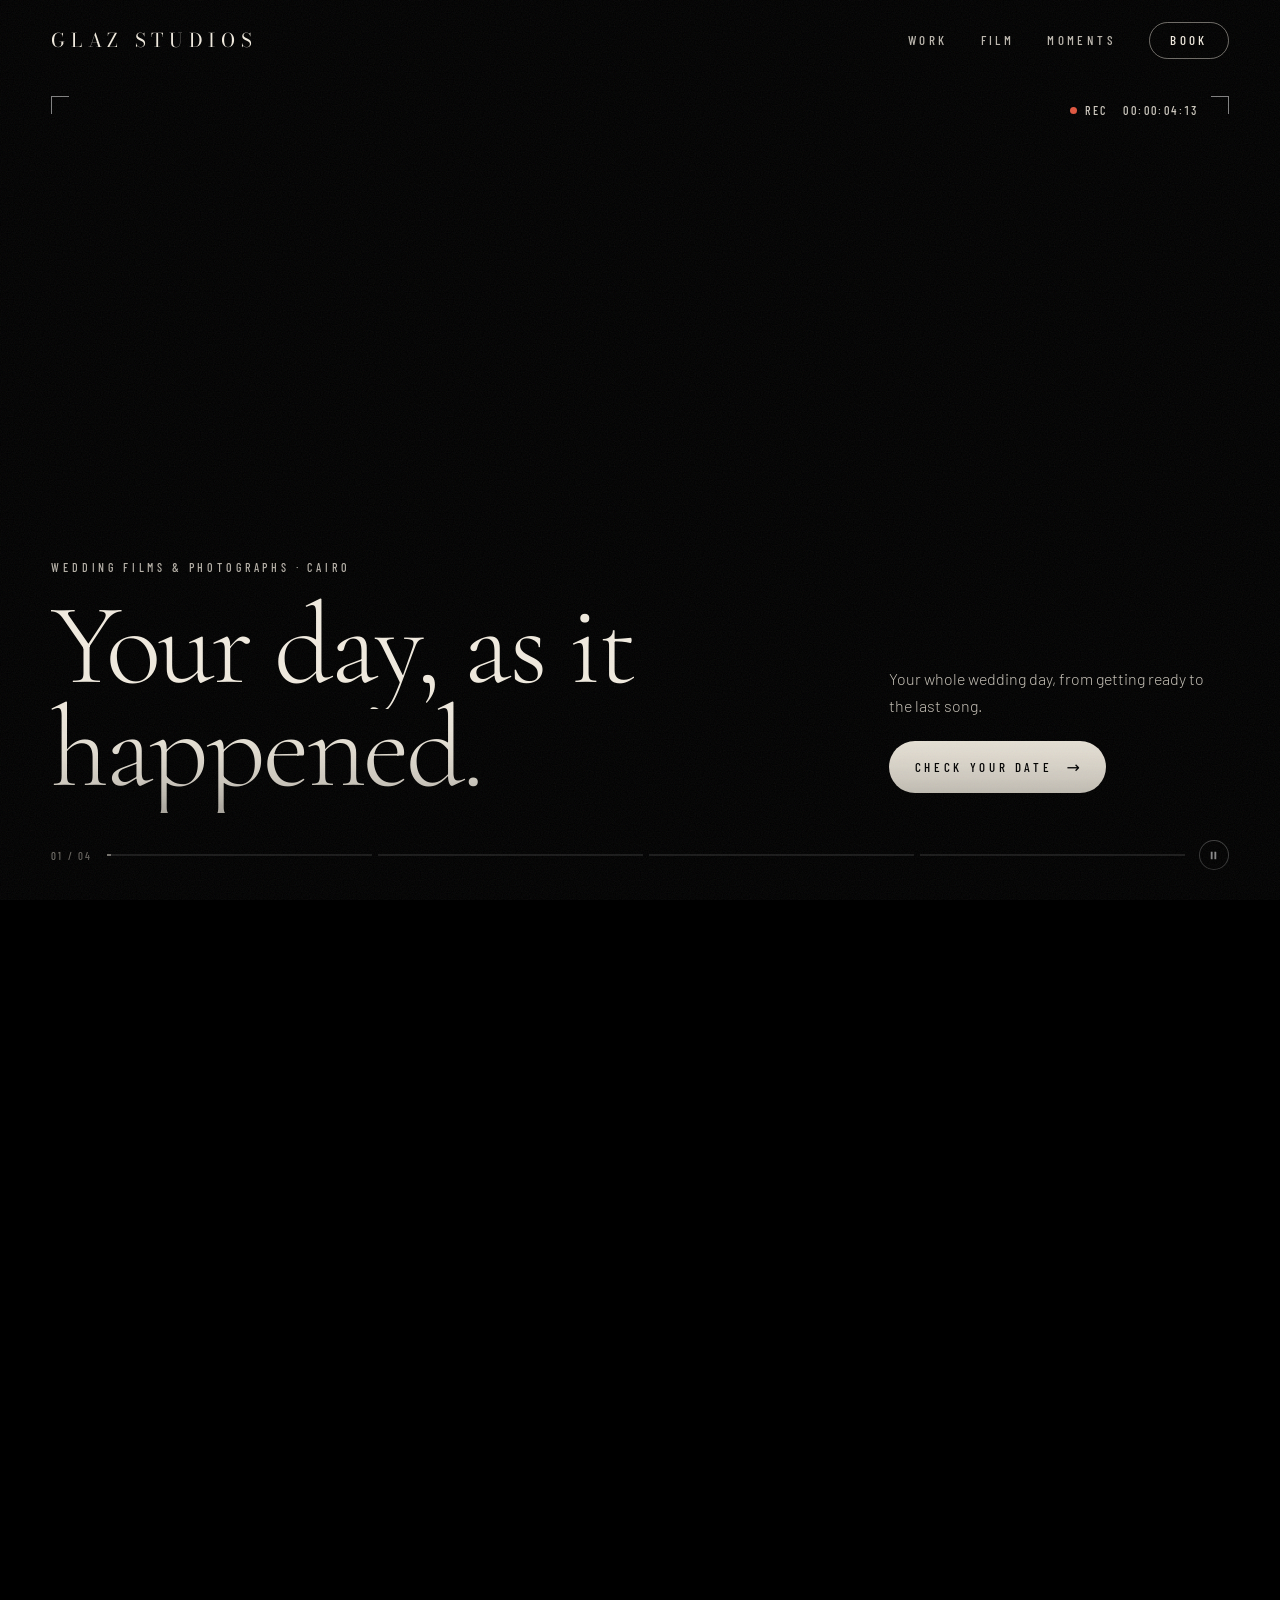
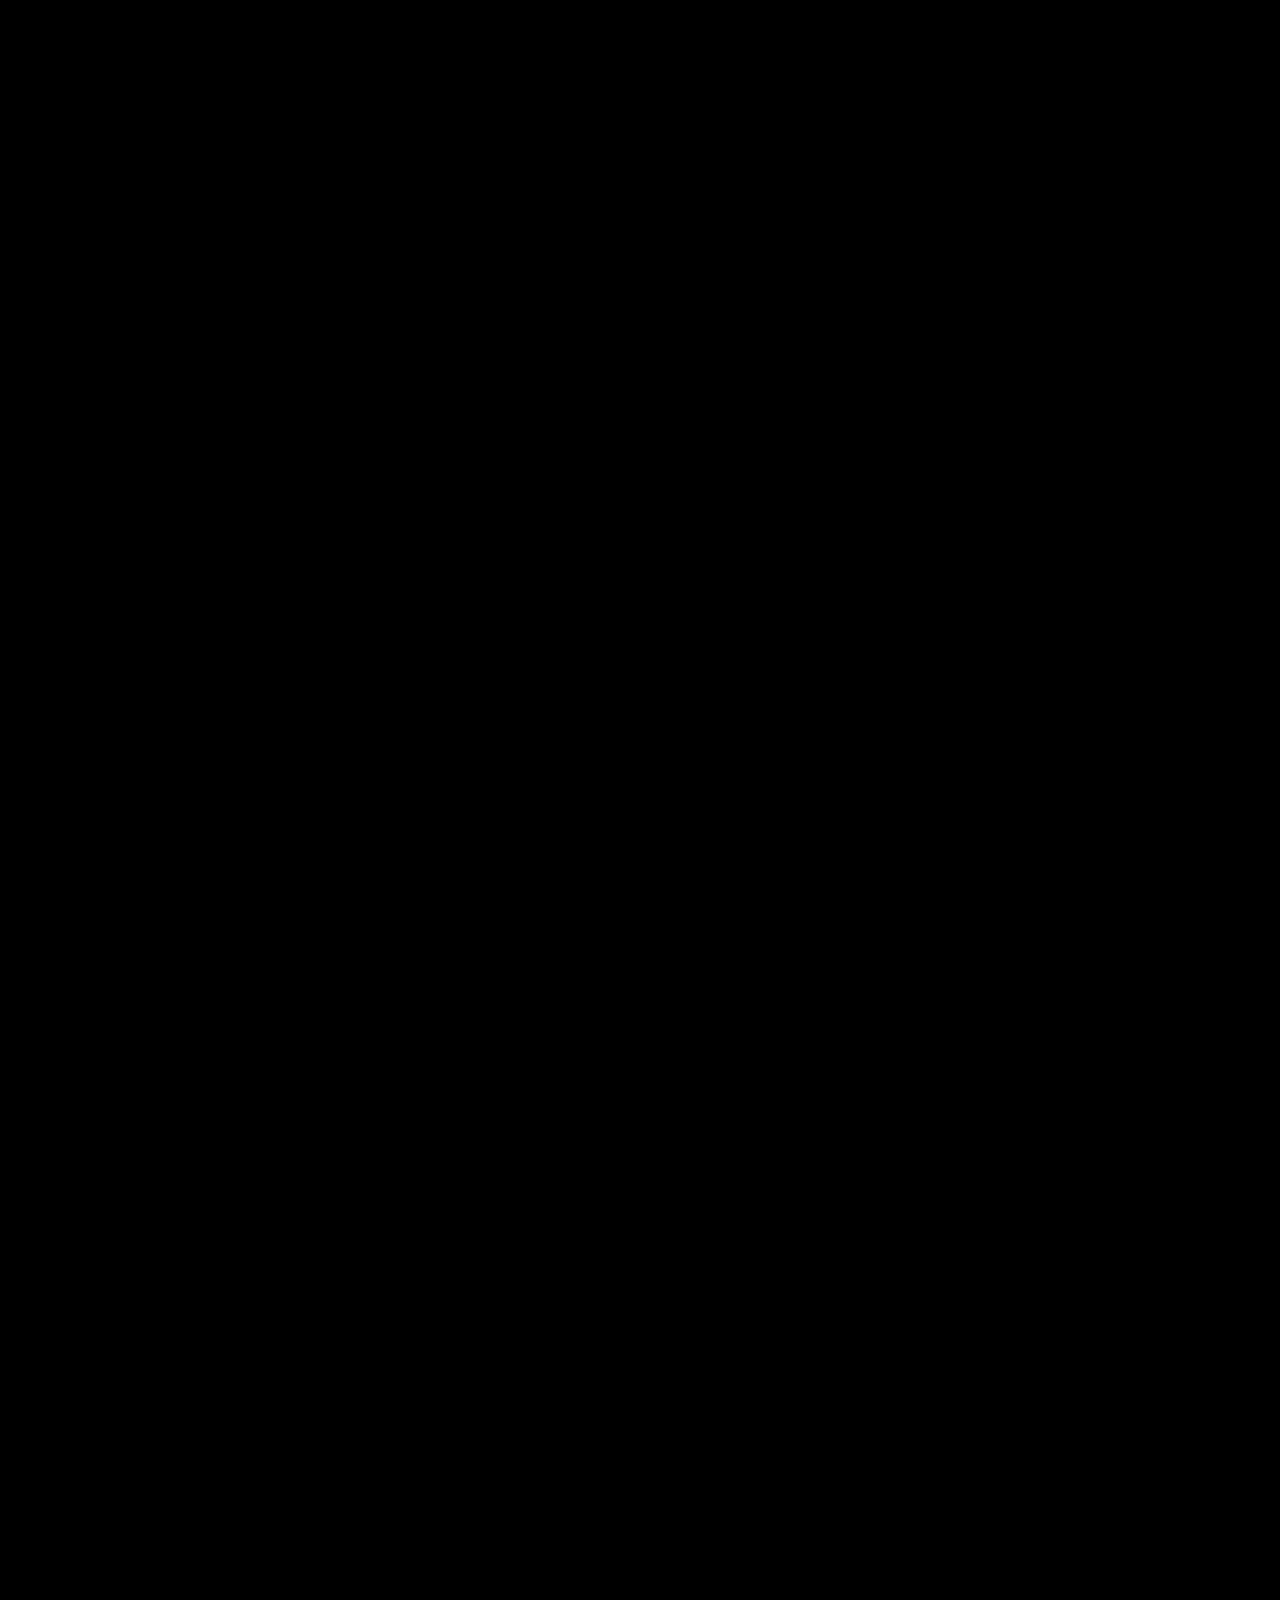
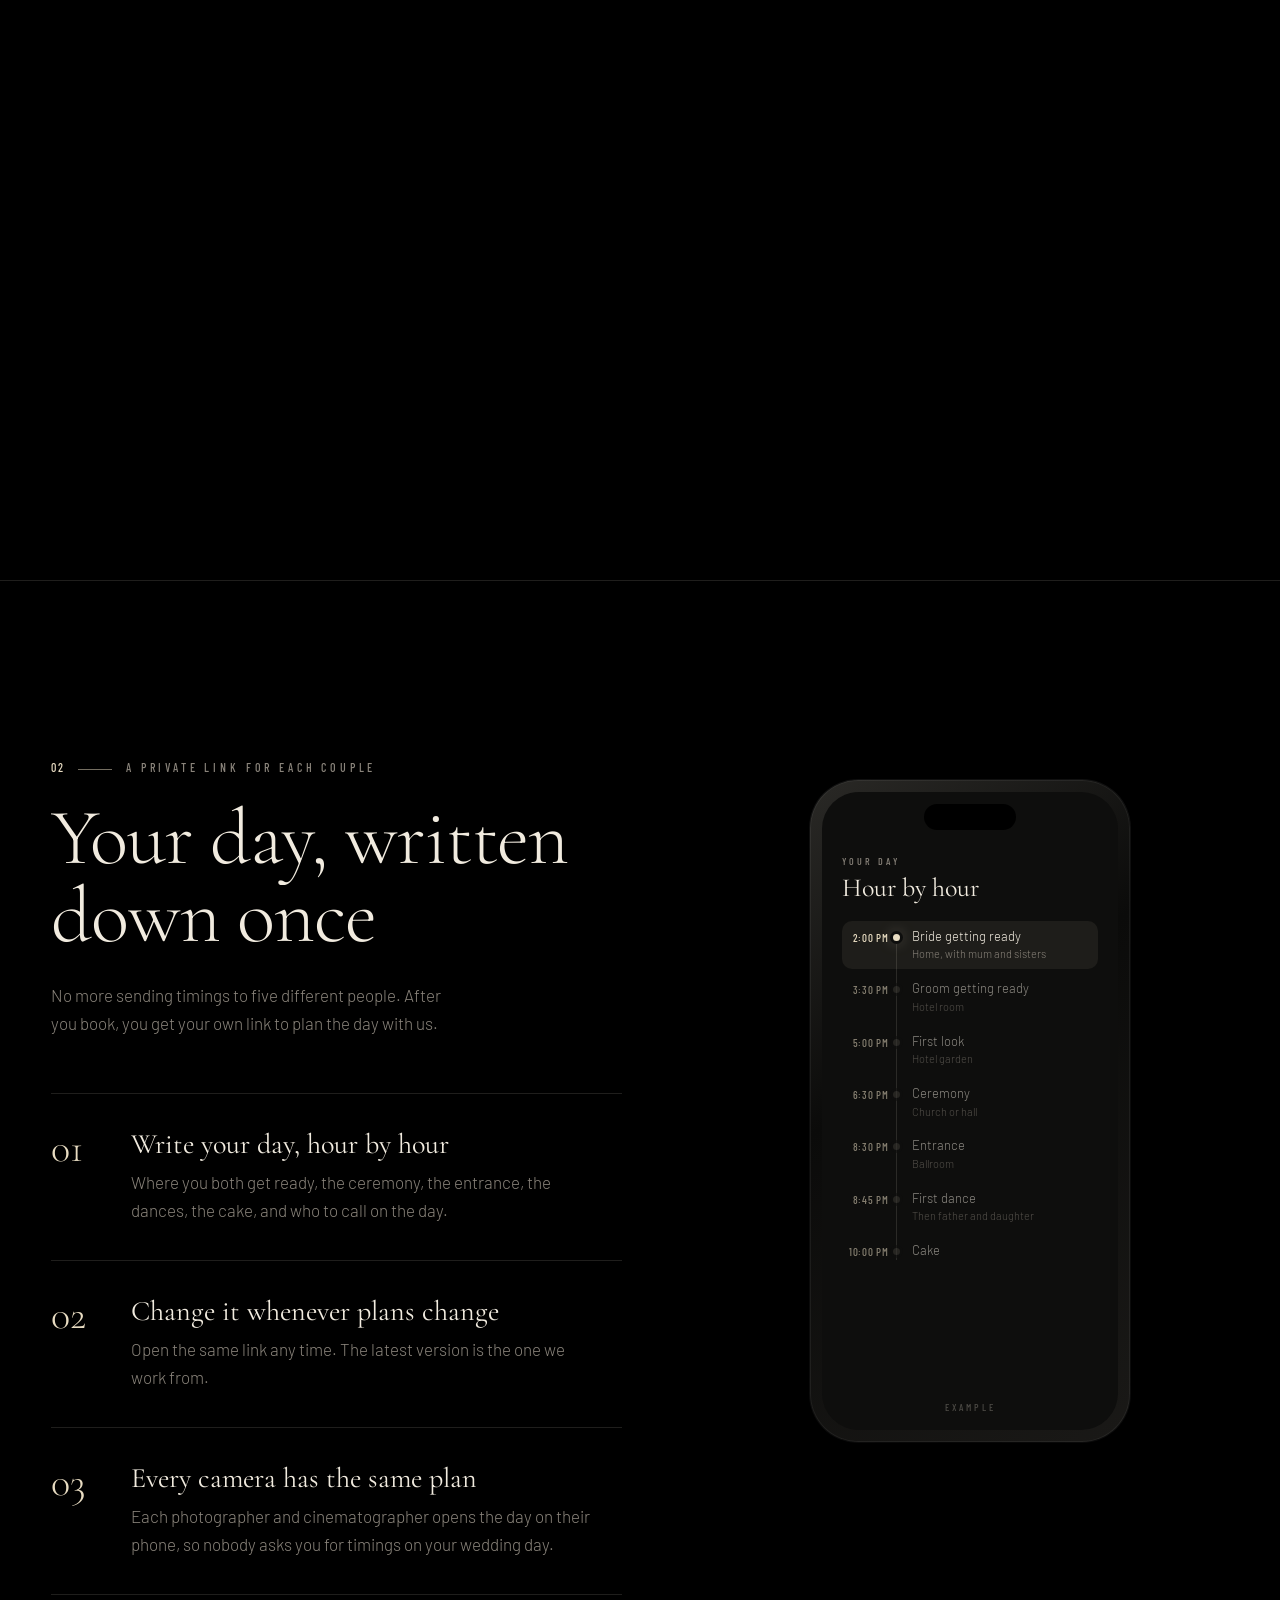
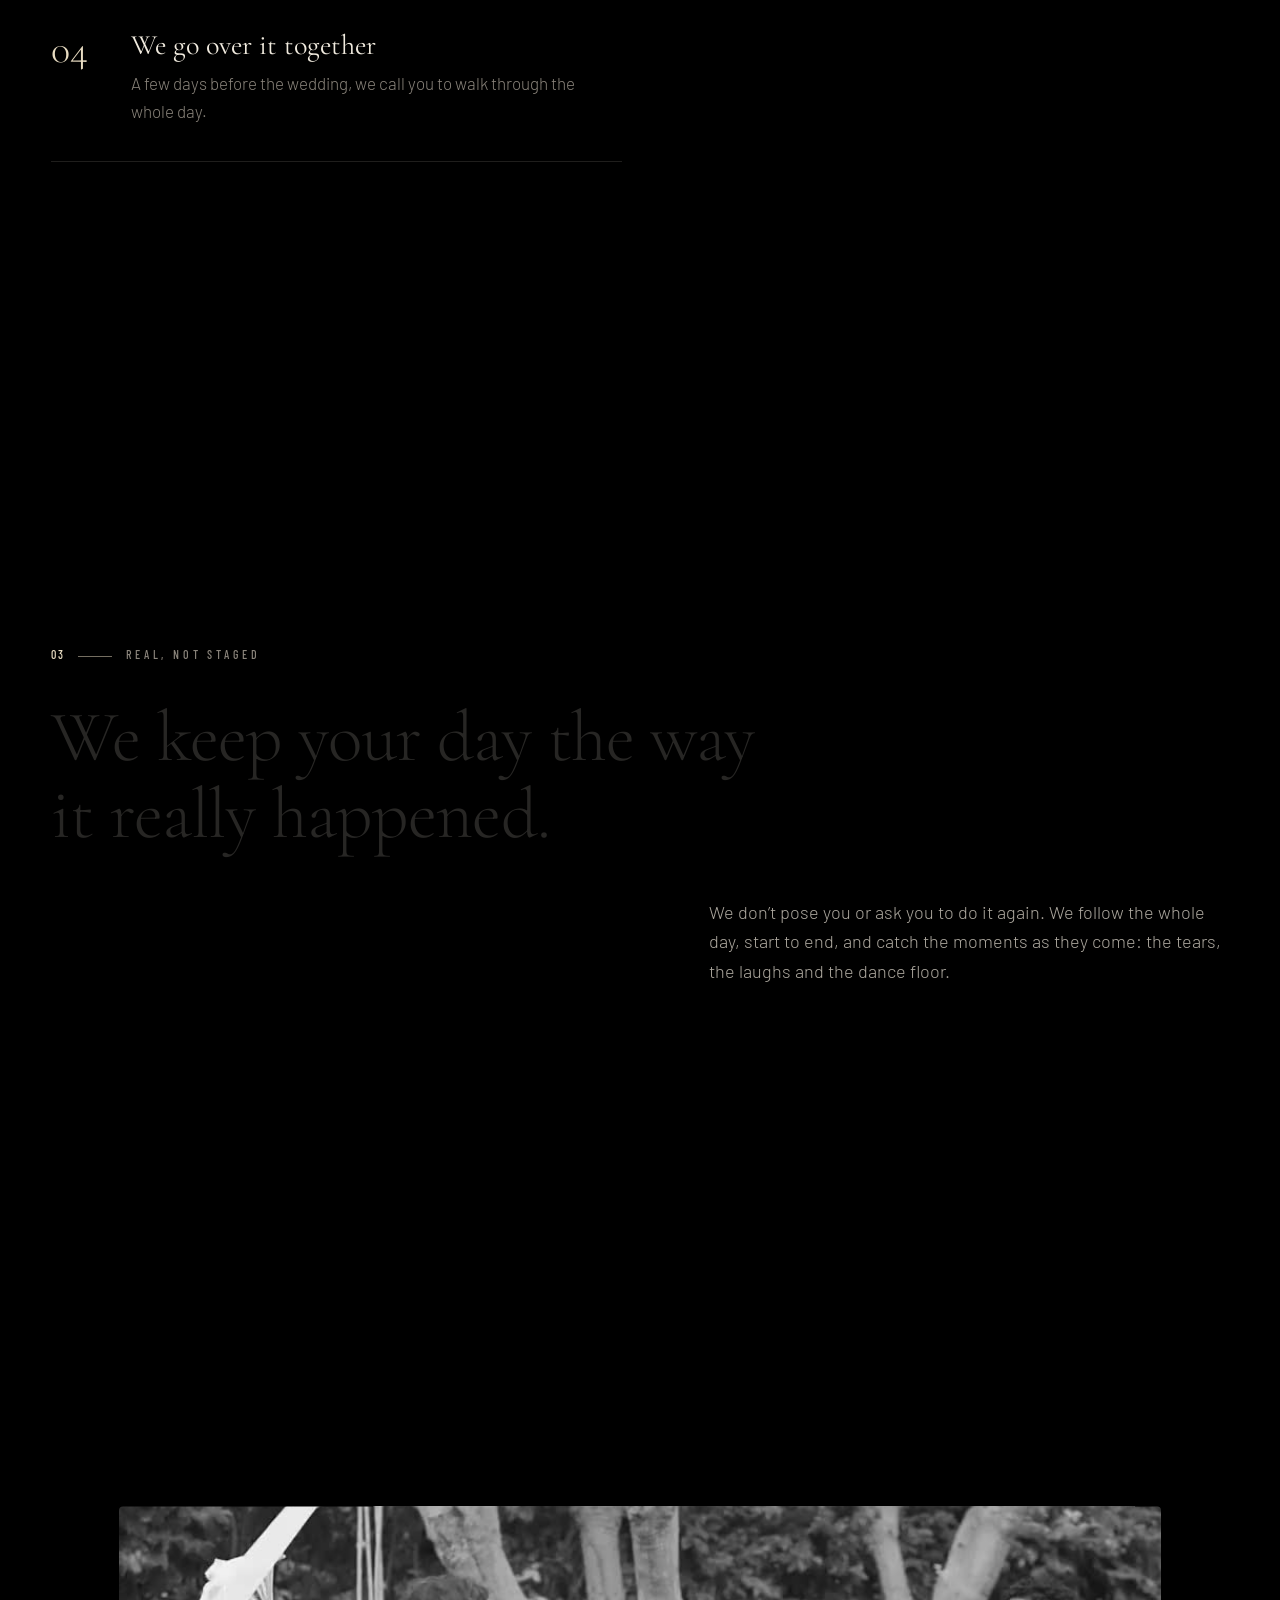
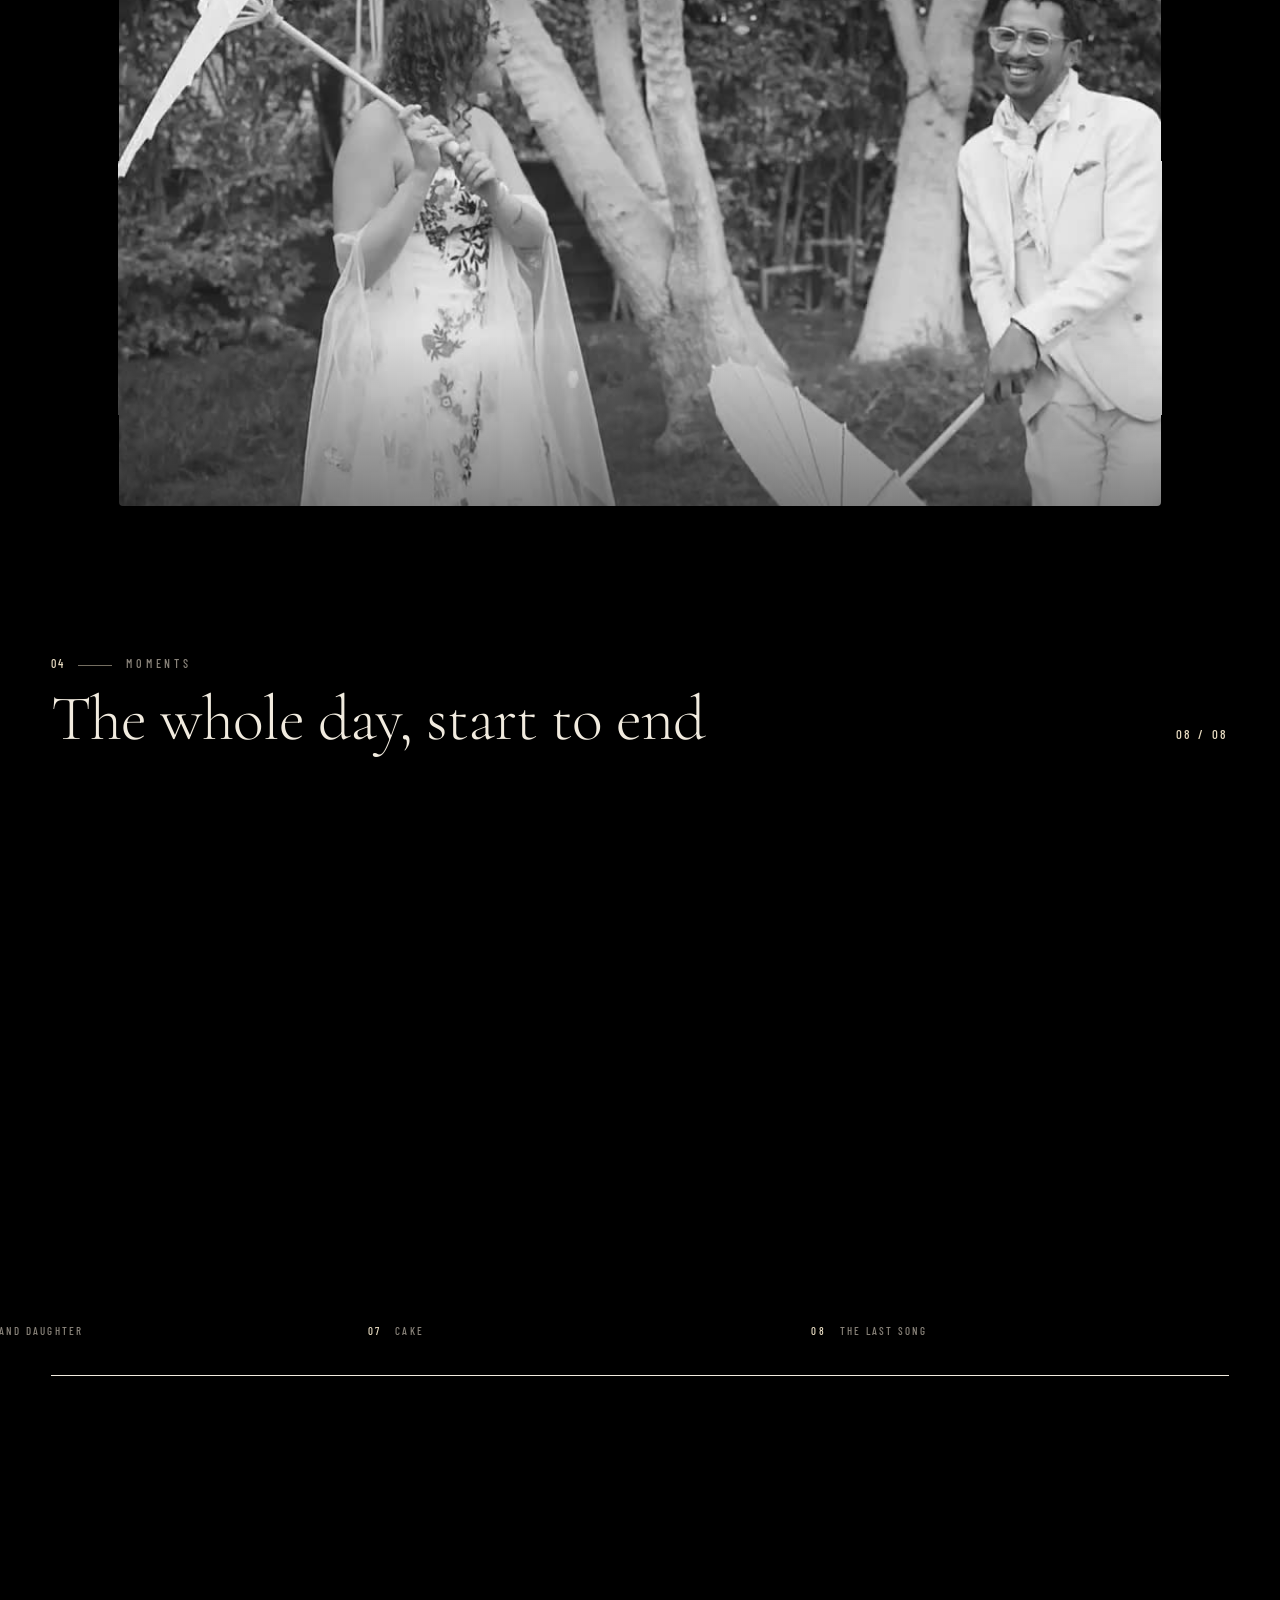
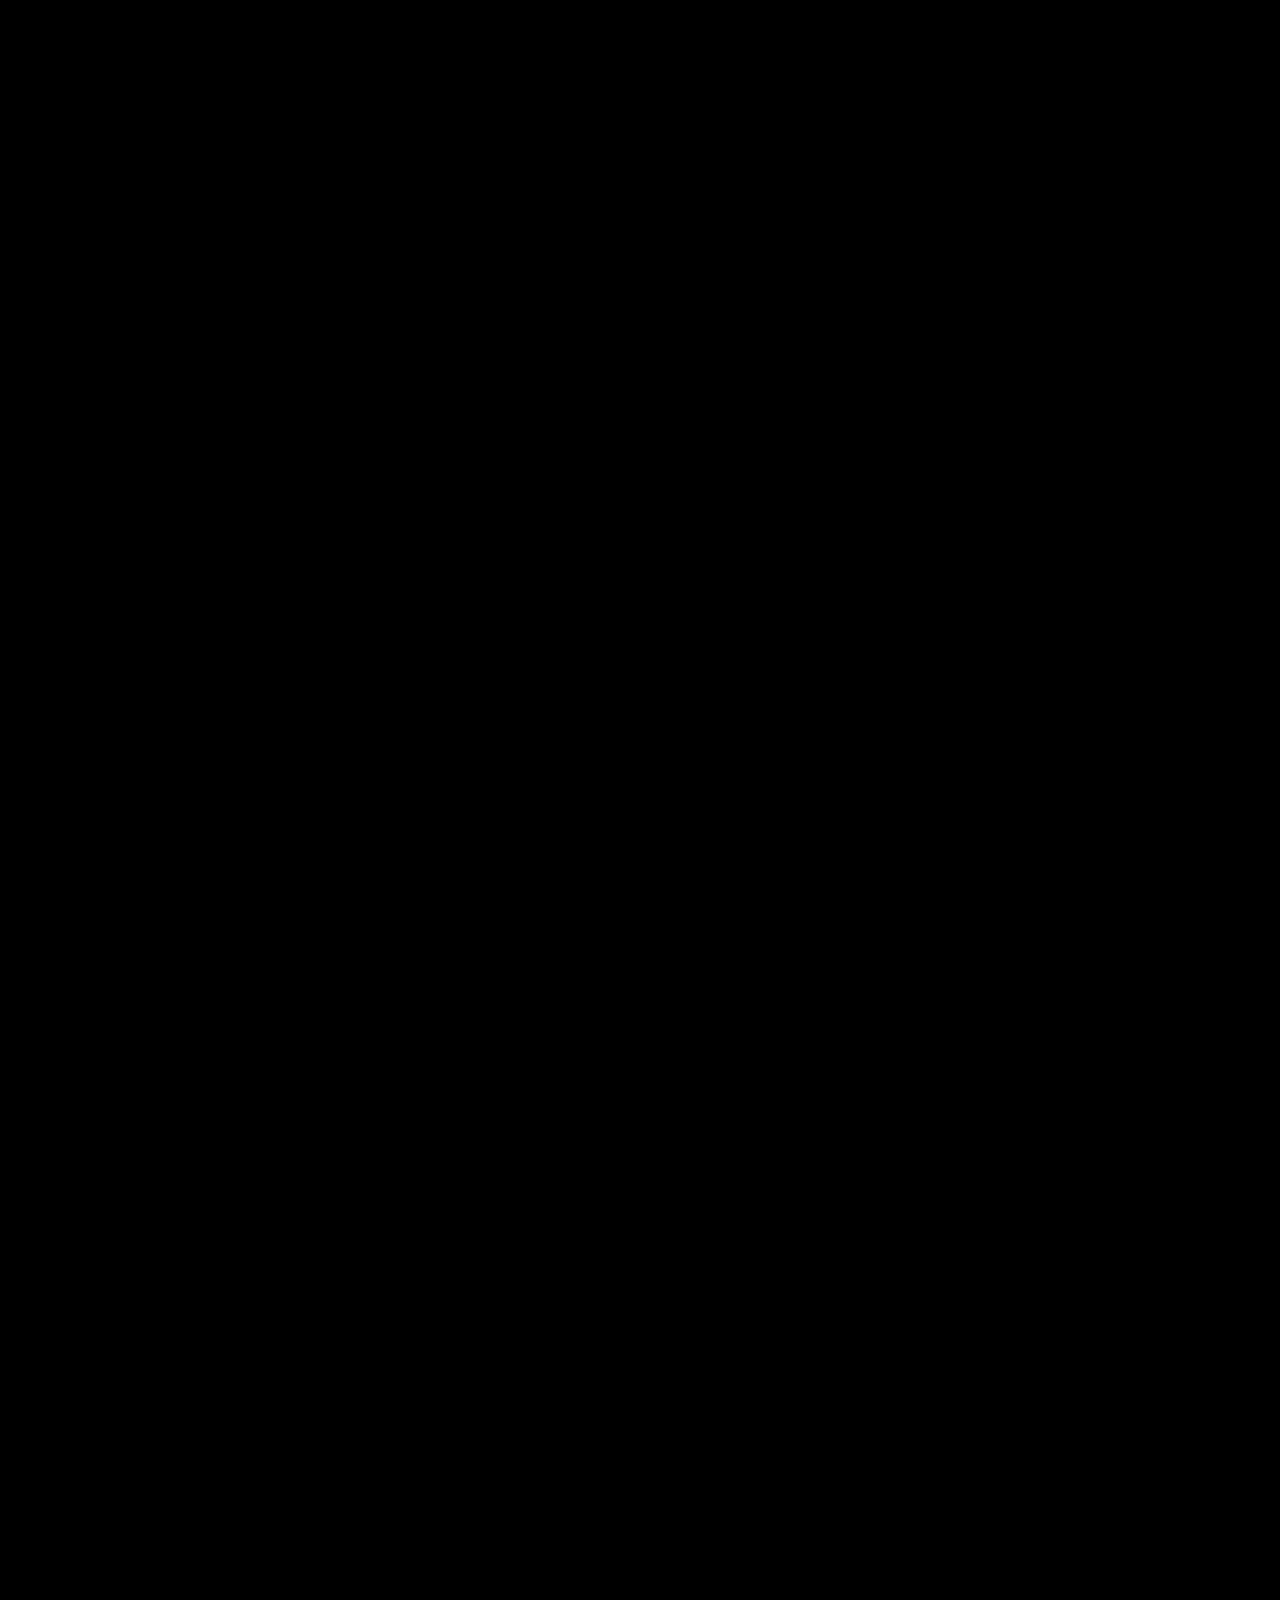
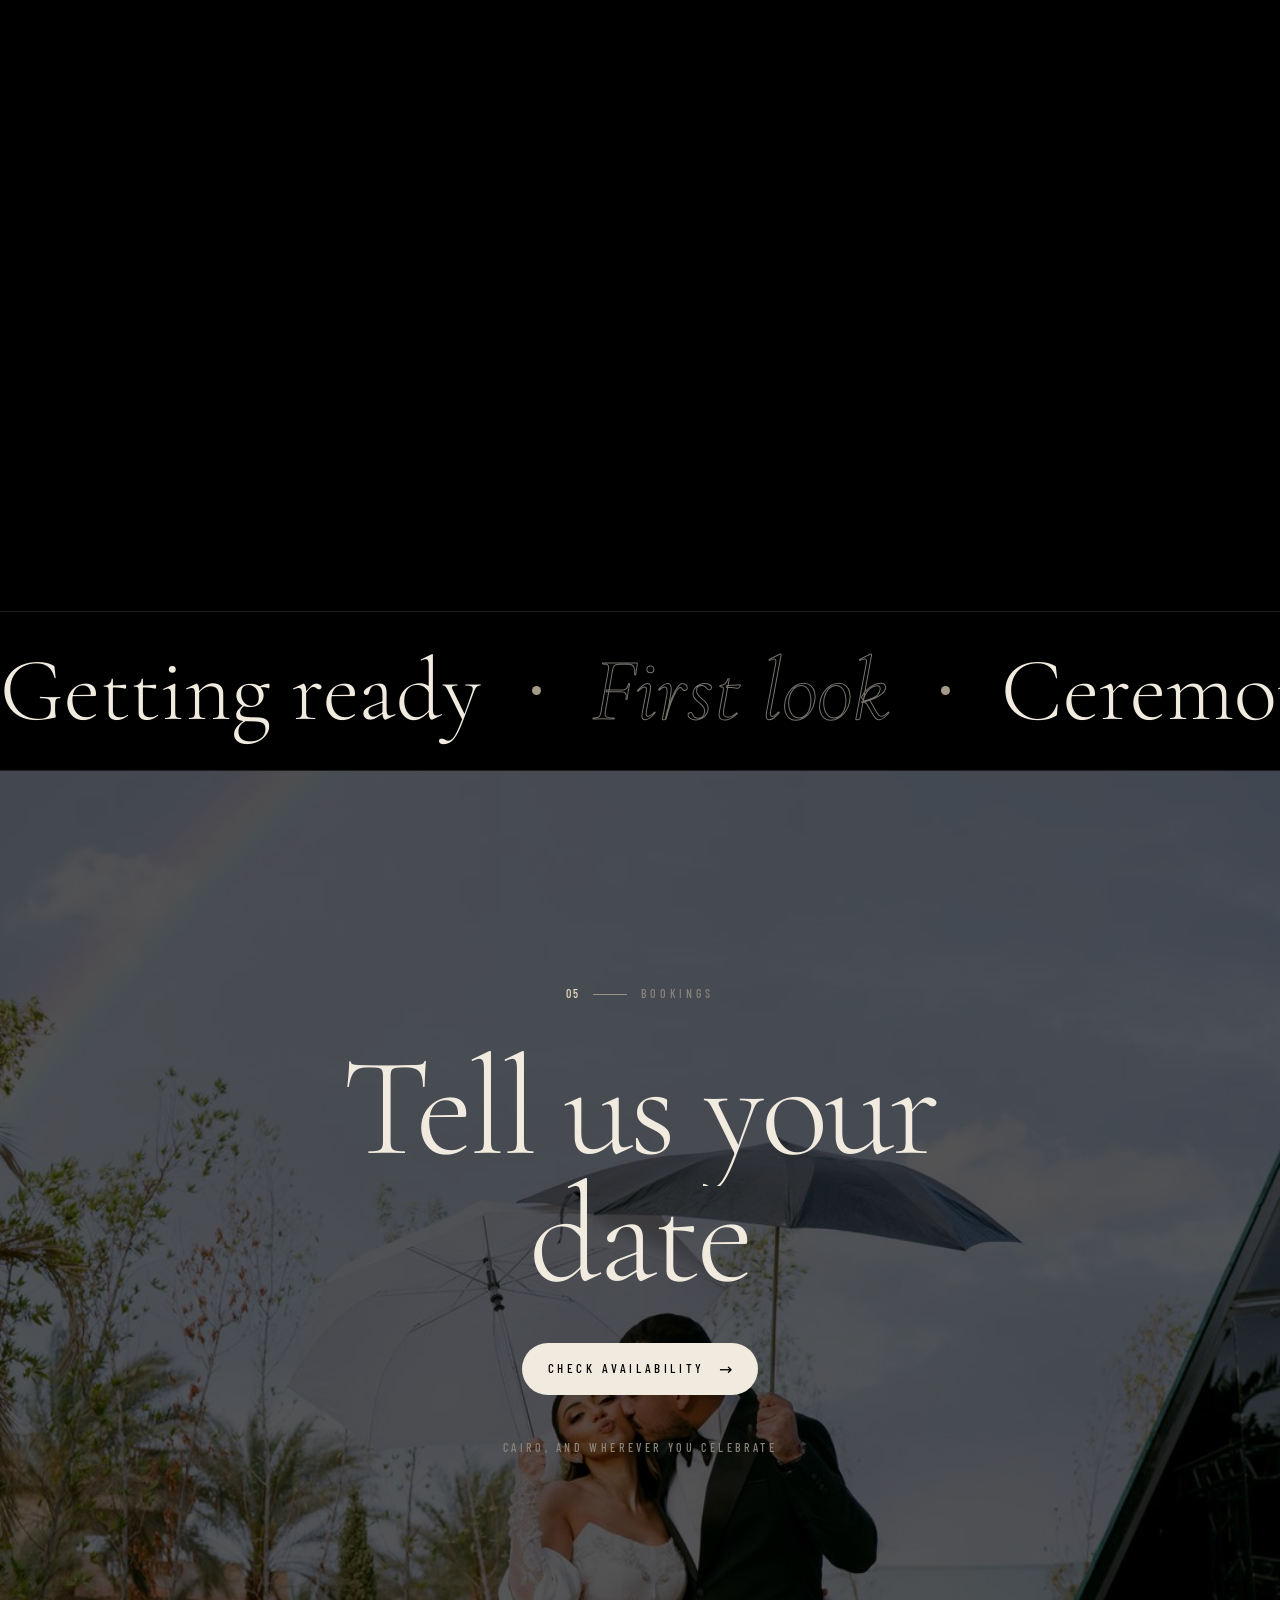
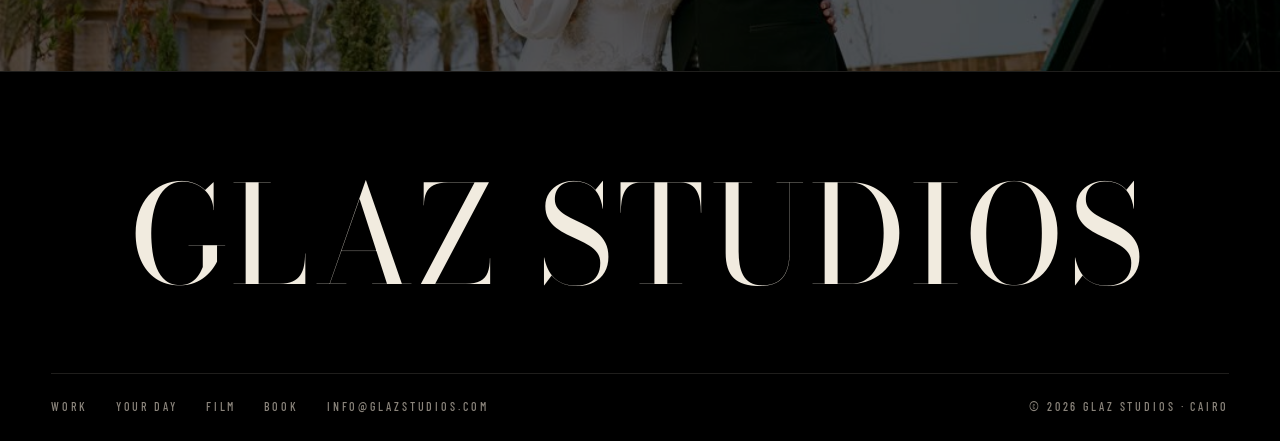
==== commit e0d46147: "Add files via upload" ====
--- a/index.html
+++ b/index.html
@@ -521,17 +521,24 @@
   // HERO — films and photos, one after the other
   // =========================================================
   const hero = $('#hero'), slidesEl = $('#slides'), segsEl = $('#segs');
-  const SLIDE_MS = 6500;
+  const PHOTO_MS = 6000, RATE = .75;
+  const slideMs = (n) => { const s = list[n]; if (!s) return PHOTO_MS; if (s.secs) return s.secs; if (s.type === 'image') return PHOTO_MS; const v = vidOf(n); return v && v.duration ? clamp(v.duration / RATE * 1000, 3500, 15000) : 6500; };
   let list = [], si = 0, elapsed = 0, playing = !still, heroKey = '', heroSeen = true, last = 0;
   function heroList() {
     const phone = phoneMQ.matches;
     return (C.hero?.clips || []).map((c) => {
       if (!c) return null;
       const img = c.image || (c.video && !isVid(c.video) ? c.video : '');
-      if (img) return { type: 'image', src: phone ? (c.mobileImage || (c.mobile && !isVid(c.mobile) ? c.mobile : '') || img) : img };
+      const secs = Number(c.seconds) >= 2 ? Number(c.seconds) * 1000 : 0;
+      const focus = (phone ? c.mobileFocus || c.focus : c.focus) || '';
+      // a phone version can be a photo or a film, whatever the computer slide is
+      const phoneVid = phone && c.mobile && isVid(c.mobile) && !/^media\/site\//.test(c.mobile);
+      const phoneImg = phone && (c.mobileImage || (c.mobile && !isVid(c.mobile) ? c.mobile : ''));
+      if (phoneImg) return { type: 'image', src: phoneImg, focus, secs };
+      if (phoneVid) return { type: 'video', src: c.mobile, poster: c.mobilePoster || '', tall: true, focus, secs };
+      if (img) return { type: 'image', src: img, focus, secs };
       if (!c.video) return null;
-      const tall = phone && c.mobile && isVid(c.mobile) && !/^media\/site\//.test(c.mobile);
-      return { type: 'video', src: tall ? c.mobile : c.video, poster: (tall ? c.mobilePoster : c.poster) || '', tall };
+      return { type: 'video', src: c.video, poster: c.poster || '', tall: false, focus, secs };
     }).filter((s) => s && s.src);
   }
   function drawHero() {
@@ -539,15 +546,16 @@
     const key = JSON.stringify(list);
     if (key === heroKey) return;
     heroKey = key;
+    const fp = (s) => (/^\d{1,3}(\.\d+)?% \d{1,3}(\.\d+)?%$/.test(s.focus || '') ? ` style="object-position:${s.focus}"` : '');
     slidesEl.innerHTML = list.map((s, i) => `<div class="slide${s.type === 'video' ? ' v' : ''}${s.tall ? ' tall' : ''}" aria-hidden="true"><div class="media">${s.type === 'video'
-      ? `<video muted playsinline loop preload="none" data-src="${esc(s.src)}"${s.poster ? ` poster="${esc(s.poster)}"` : ''}></video>`
-      : `<img src="${esc(s.src)}" alt=""${i > 1 ? ' loading="lazy"' : ''} decoding="async">`}</div></div>`).join('');
+      ? `<video muted playsinline loop preload="none" data-src="${esc(s.src)}"${s.poster ? ` poster="${esc(s.poster)}"` : ''}${fp(s)}></video>`
+      : `<img src="${esc(s.src)}" alt=""${i > 1 ? ' loading="lazy"' : ''} decoding="async"${fp(s)}>`}</div></div>`).join('');
     segsEl.innerHTML = list.length > 1 ? list.map((_, i) => `<button class="seg" type="button" data-g="${i}" aria-label="Show slide ${i + 1}"><i></i></button>`).join('') : '';
     $('#pause').hidden = list.length < 2;
     si = 0; show(0, true);
   }
   const vidOf = (n) => $$('.slide', slidesEl)[n]?.querySelector('video');
-  const warm = (v) => { if (v && !v.getAttribute('src') && v.dataset.src) { v.src = v.dataset.src; v.preload = 'auto'; v.addEventListener('loadedmetadata', () => { v.playbackRate = .75; }, { once: true }); } };
+  const warm = (v) => { if (v && !v.getAttribute('src') && v.dataset.src) { v.src = v.dataset.src; v.preload = 'auto'; v.addEventListener('loadedmetadata', () => { v.playbackRate = RATE; }, { once: true }); } };
   function show(n, instant) {
     const els = $$('.slide', slidesEl); if (!els.length) return;
     const prev = els[si]; si = (n + els.length) % els.length; const cur = els[si];
@@ -566,8 +574,9 @@
     const dt = last ? Math.min(100, t - last) : 0; last = t;
     if (playing && heroSeen && !document.hidden && list.length > 1) {
       elapsed += dt;
-      const bar = $$('.seg i', segsEl)[si]; if (bar) bar.style.width = `${clamp(elapsed / SLIDE_MS) * 100}%`;
-      if (elapsed >= SLIDE_MS) show(si + 1);
+      const ms = slideMs(si);
+      const bar = $$('.seg i', segsEl)[si]; if (bar) bar.style.width = `${clamp(elapsed / ms) * 100}%`;
+      if (elapsed >= ms) show(si + 1);
     }
     requestAnimationFrame(tick);
   }
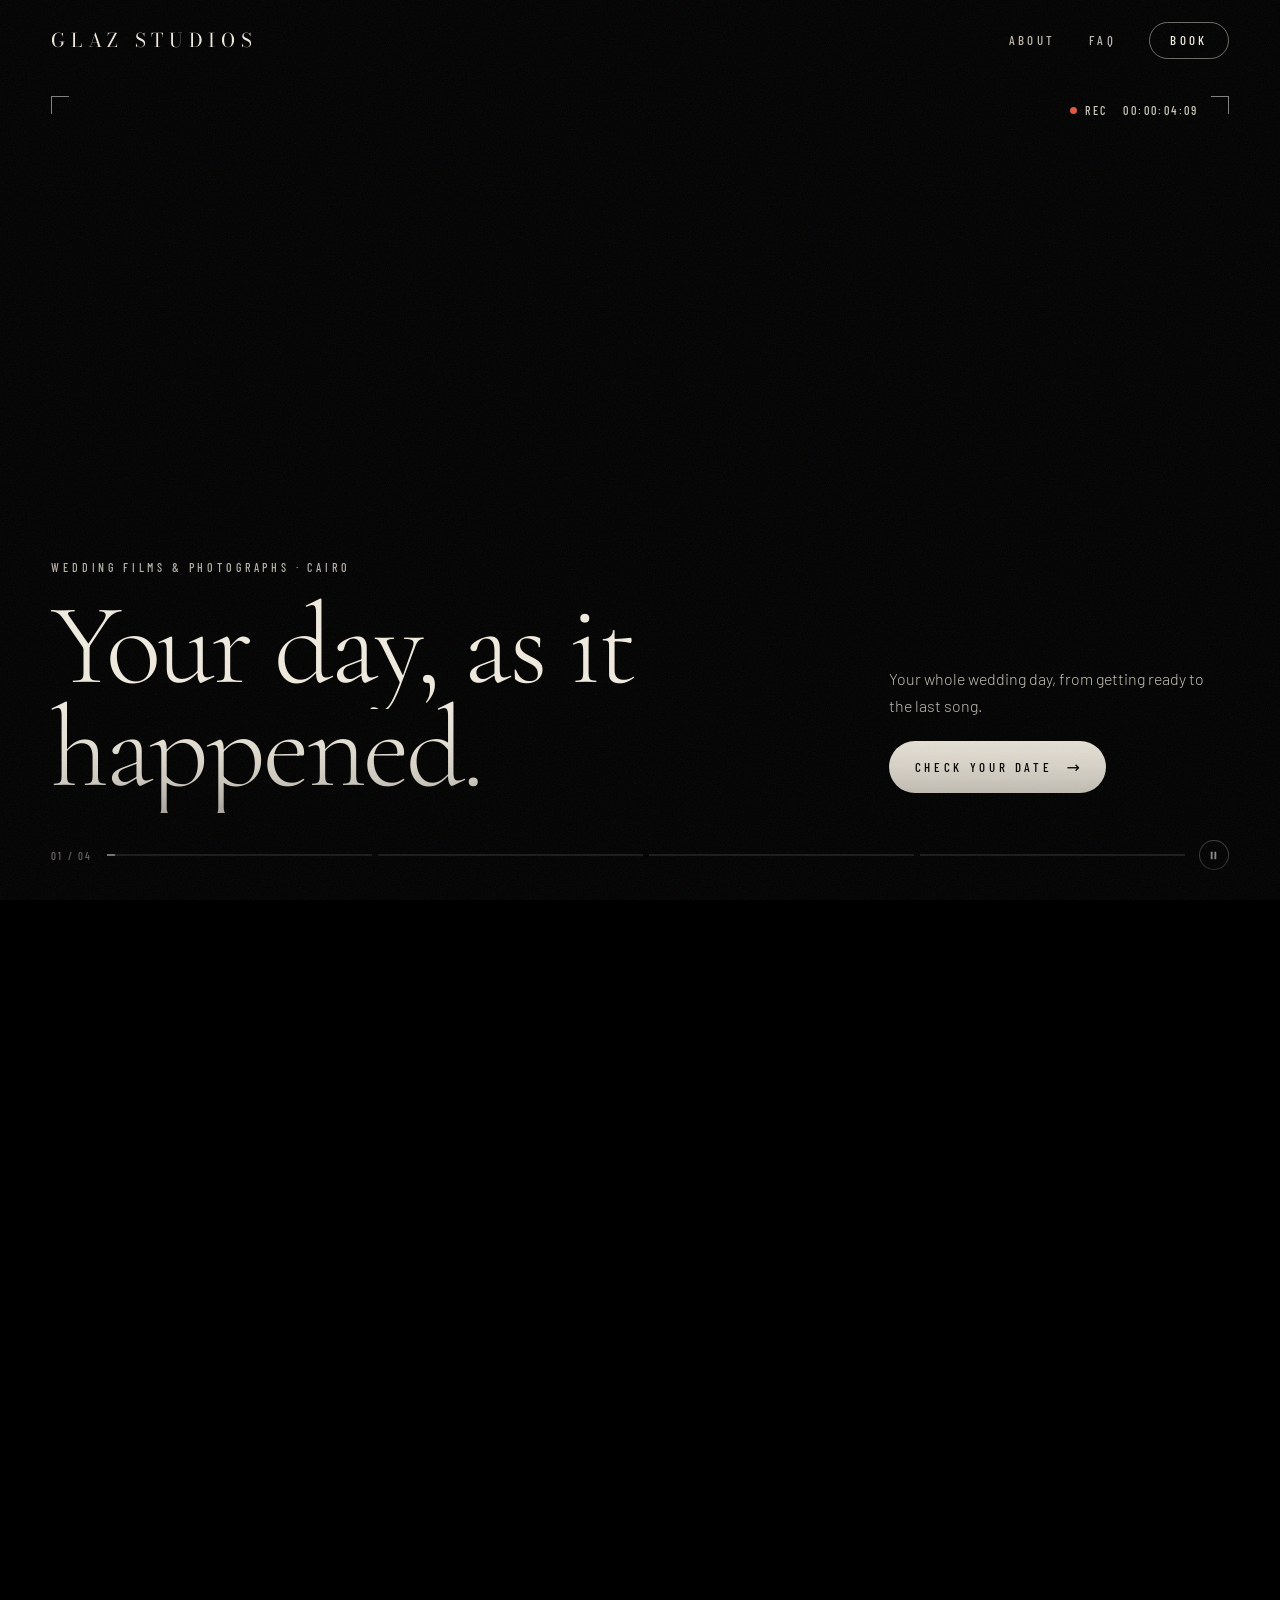
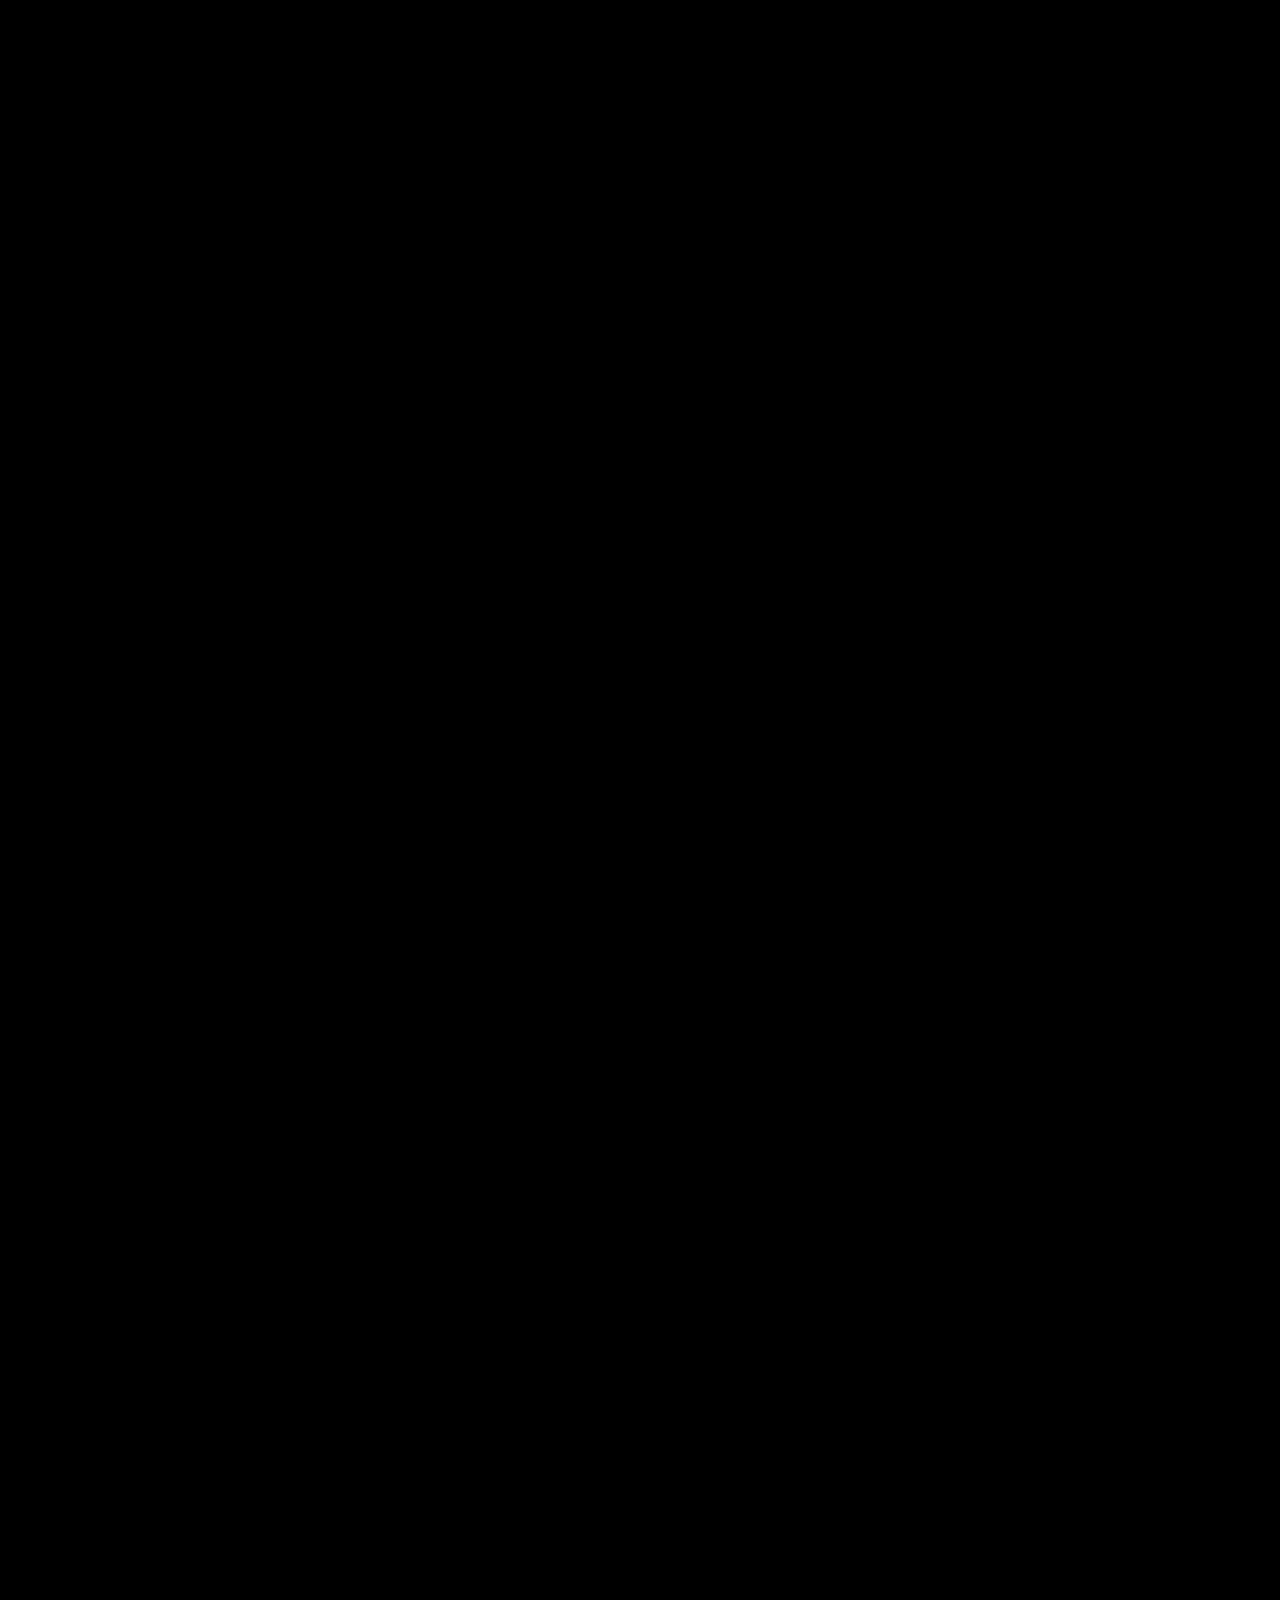
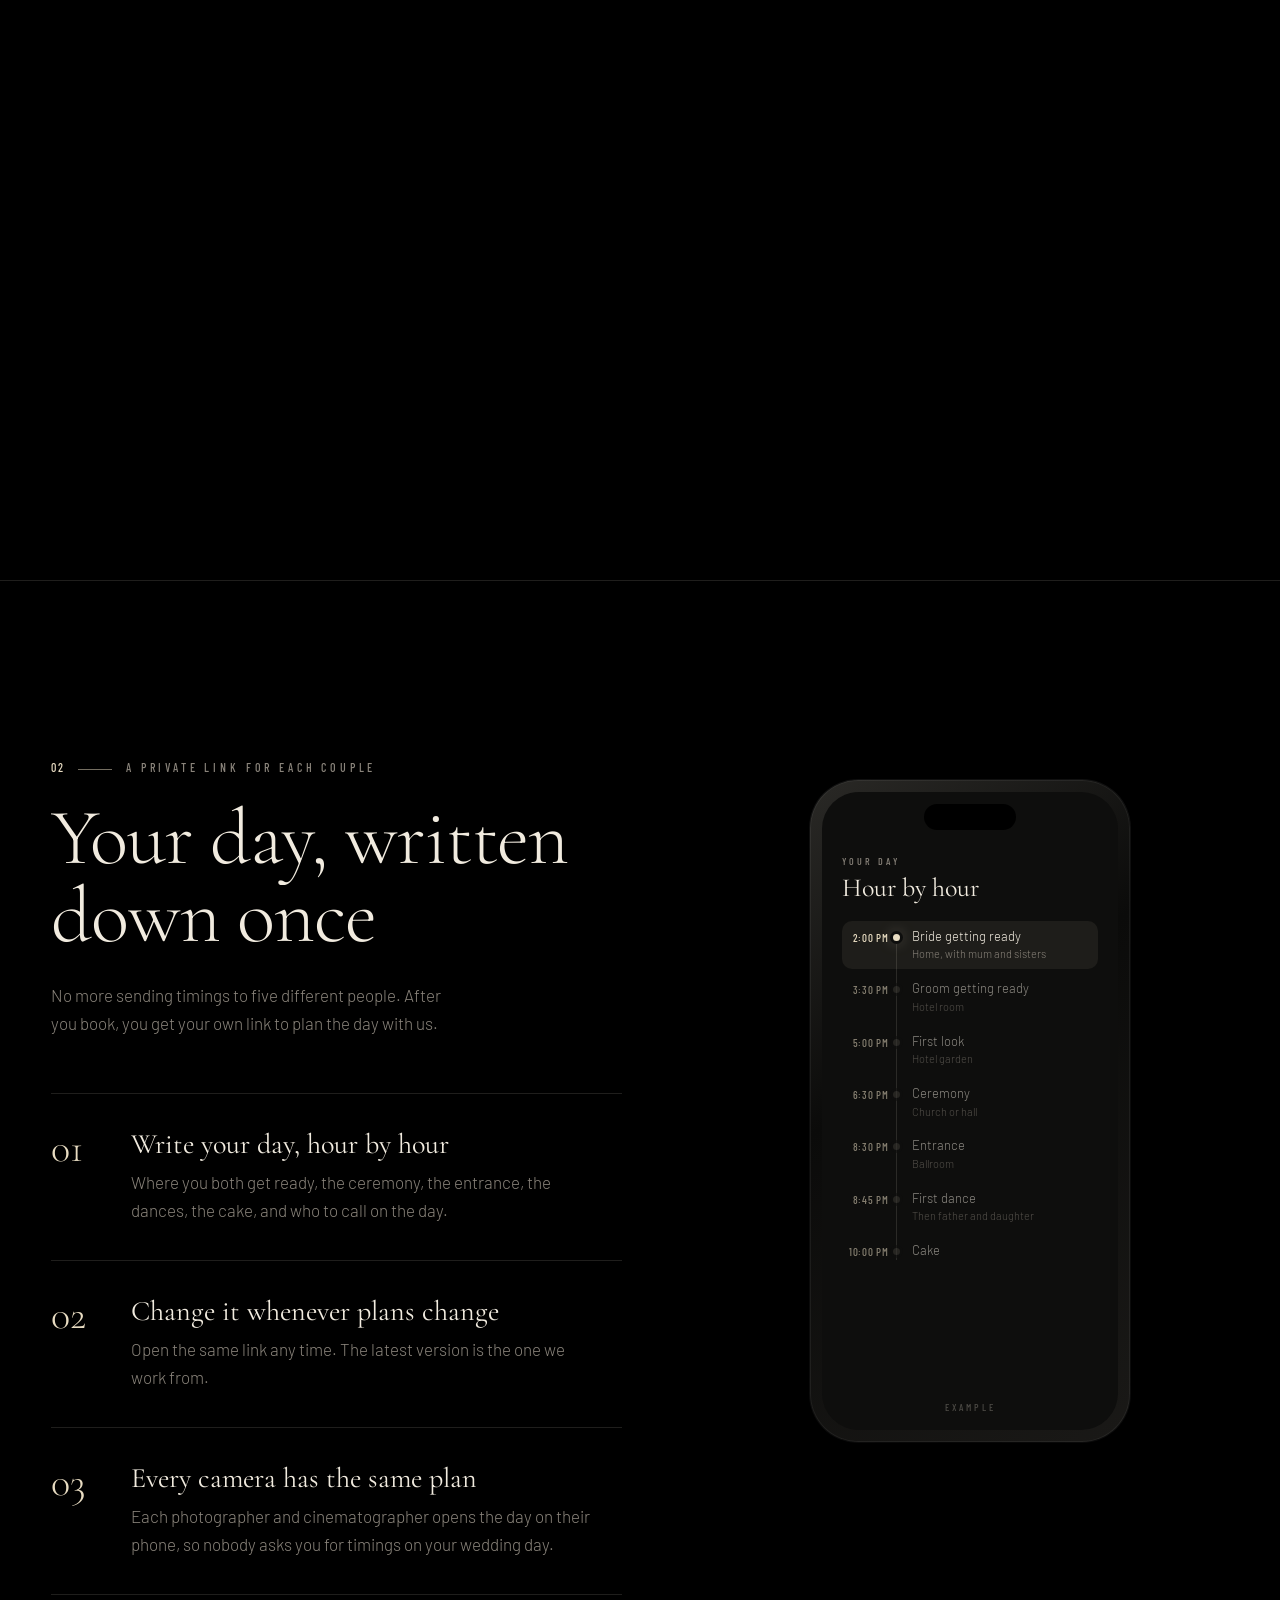
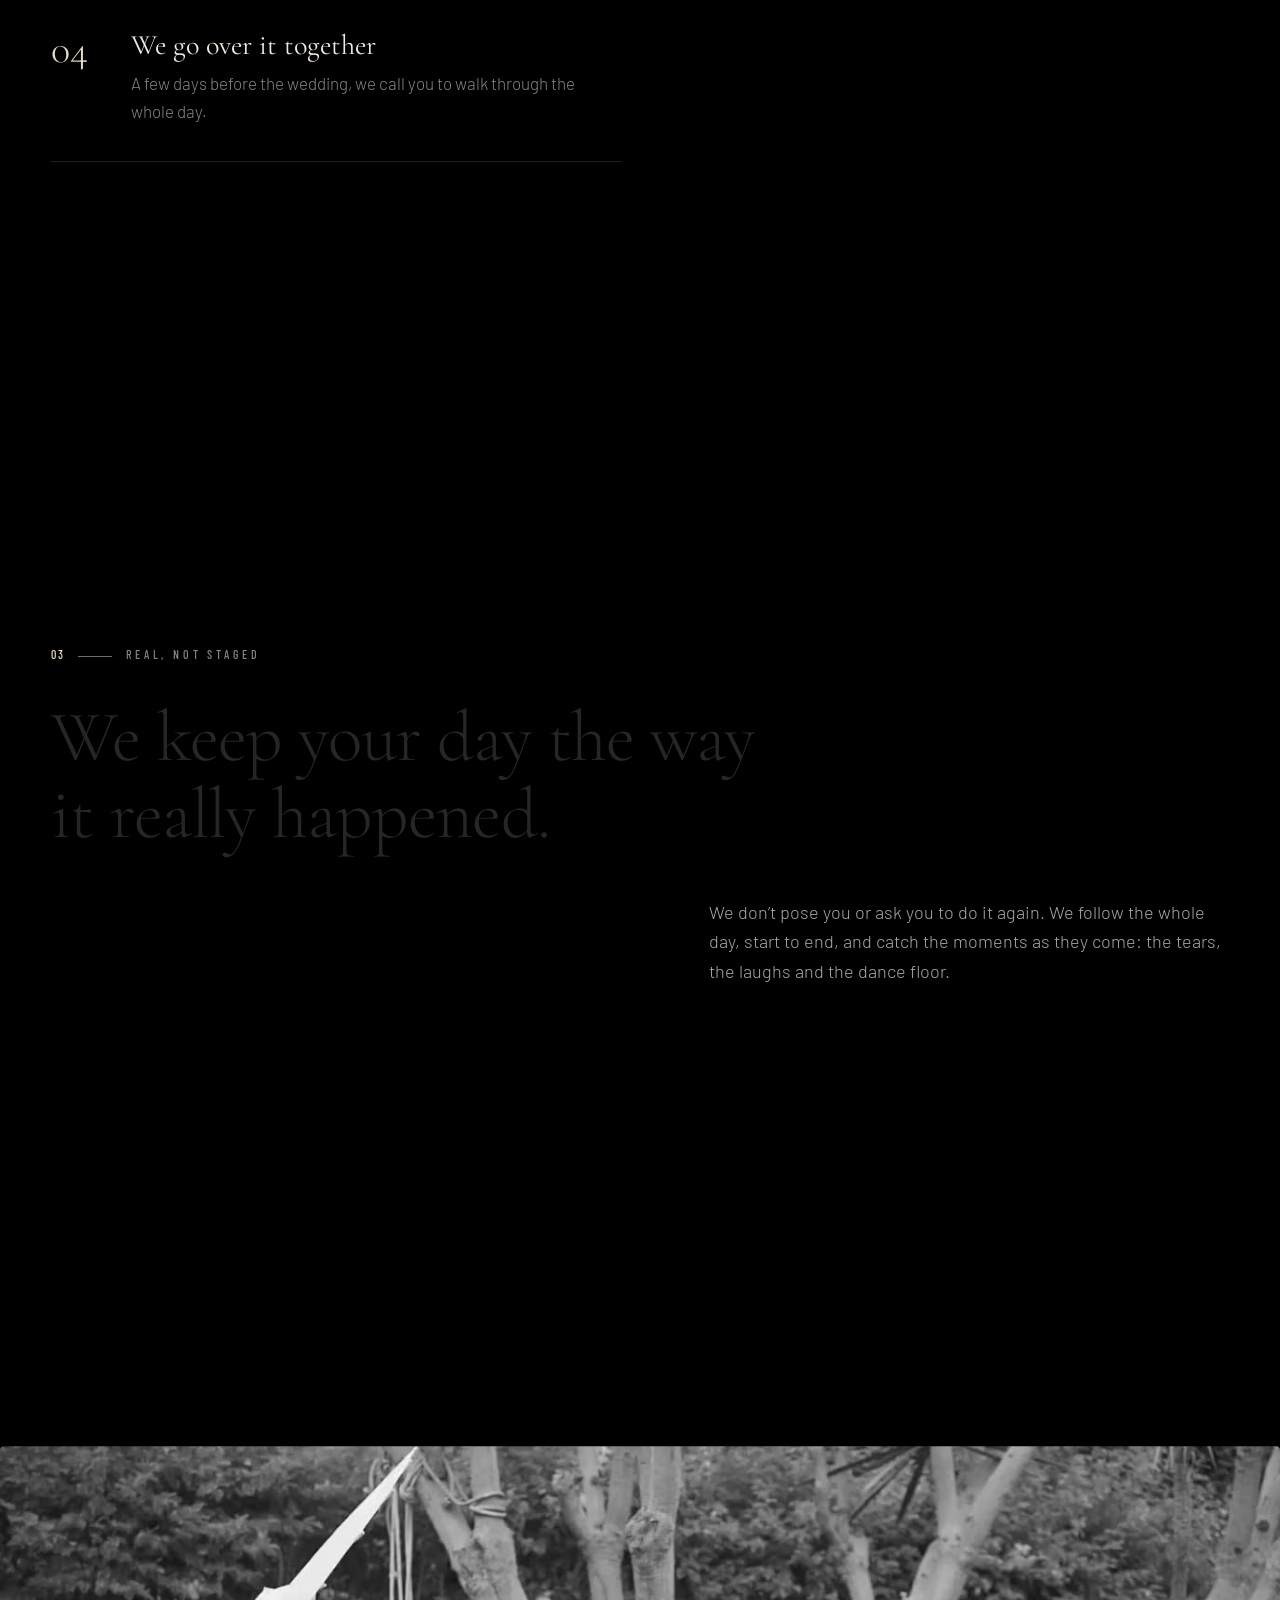
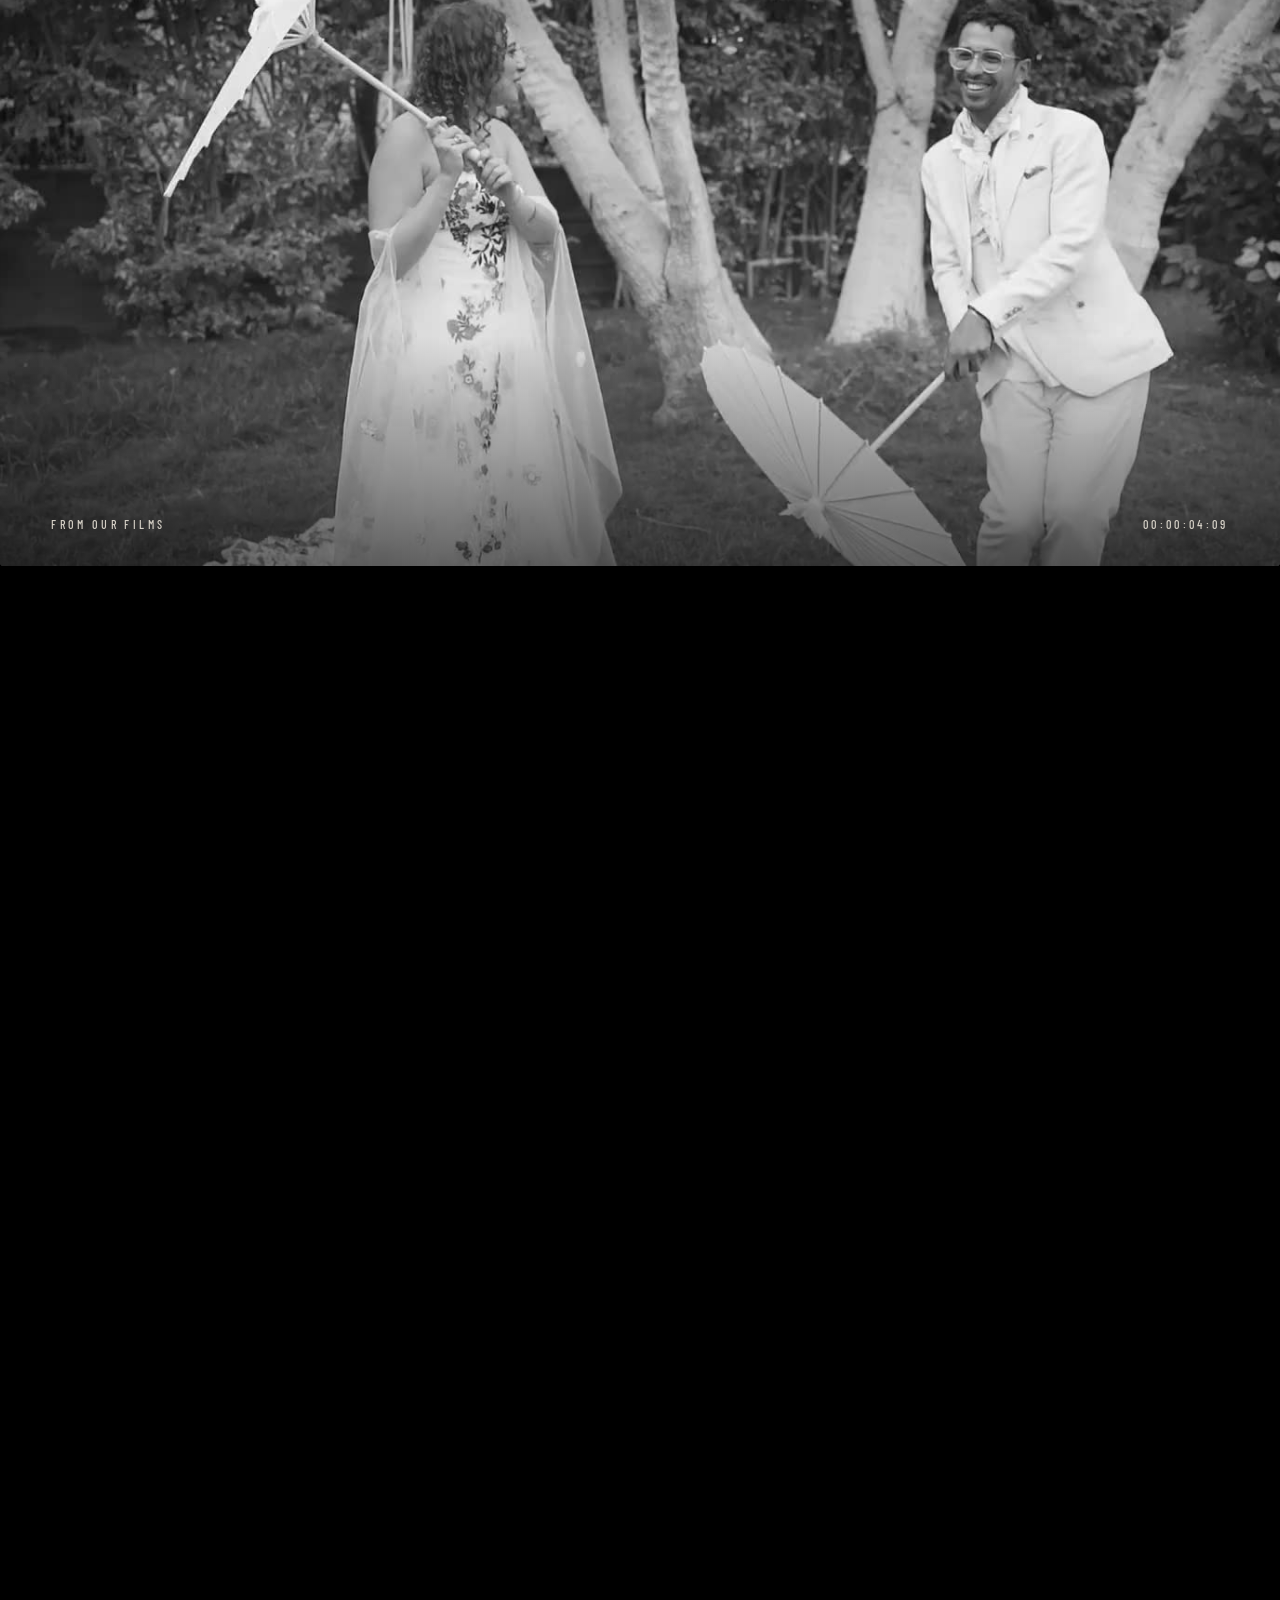
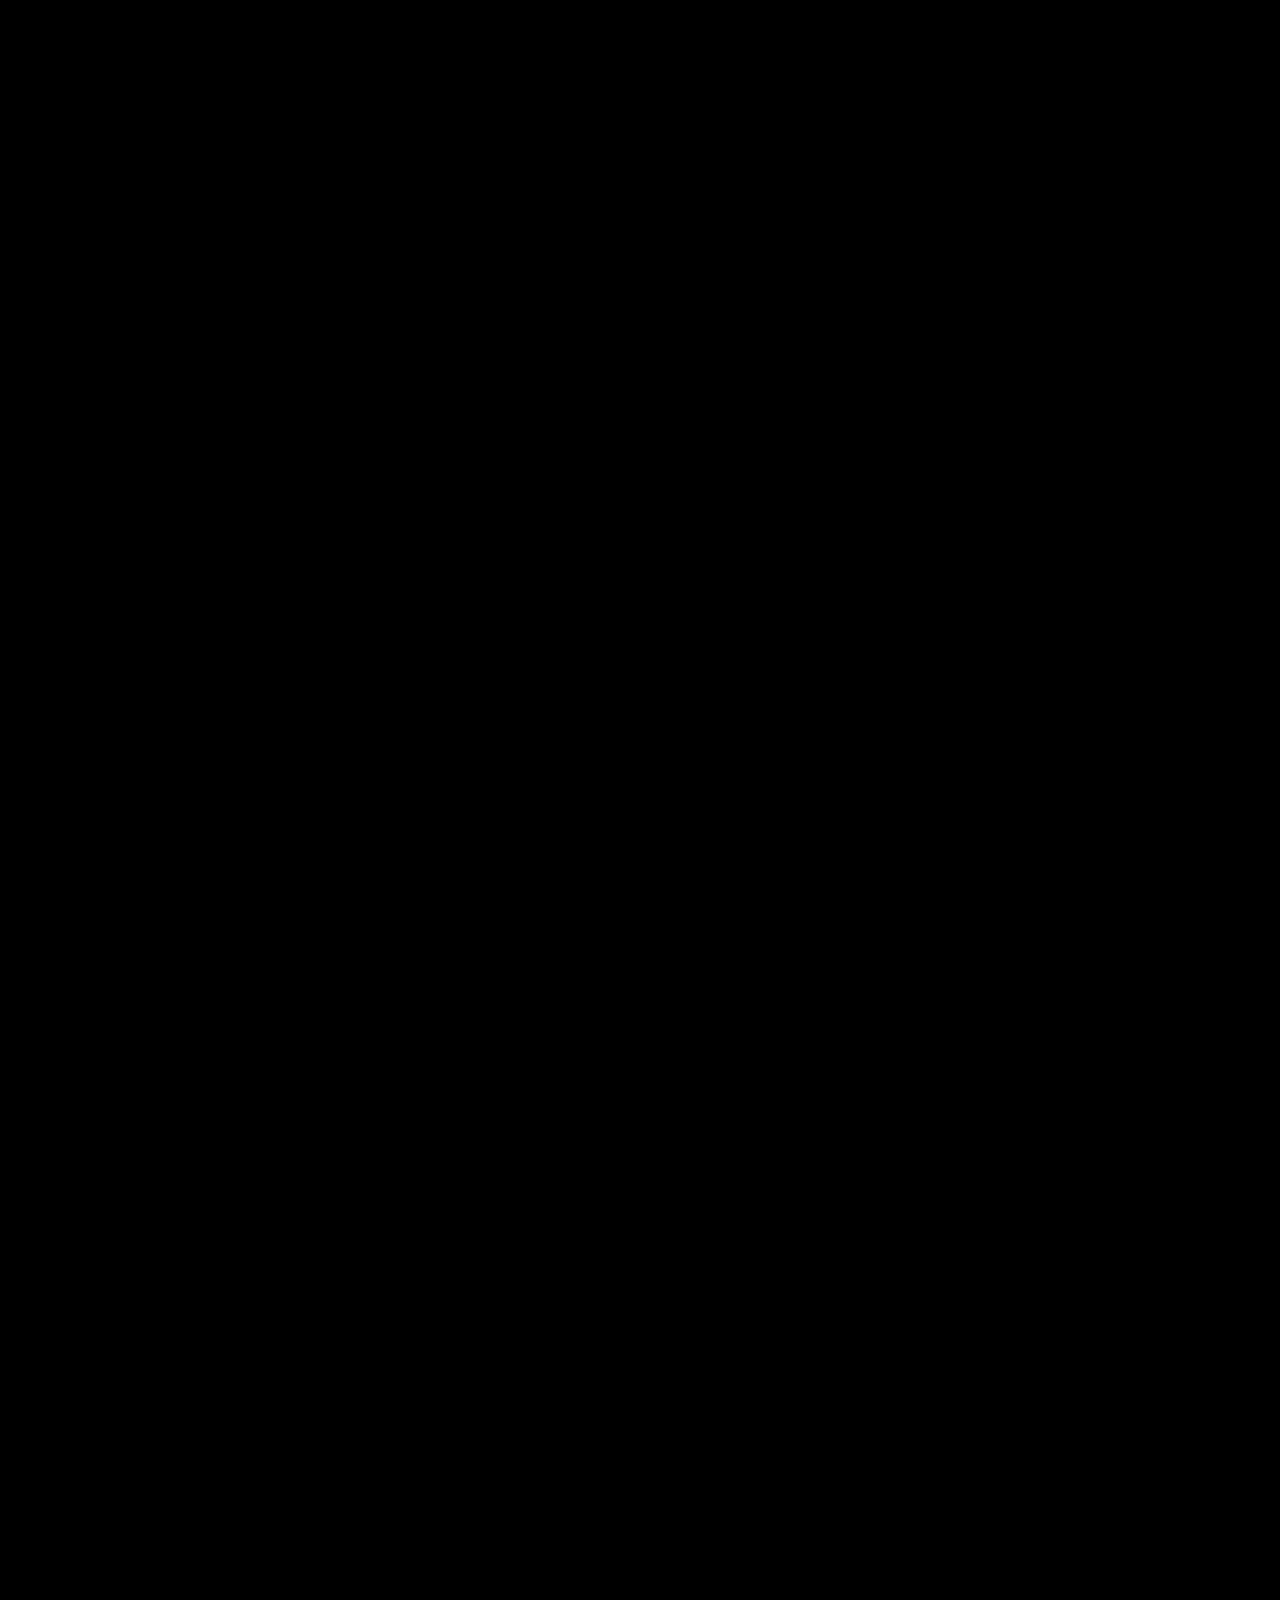
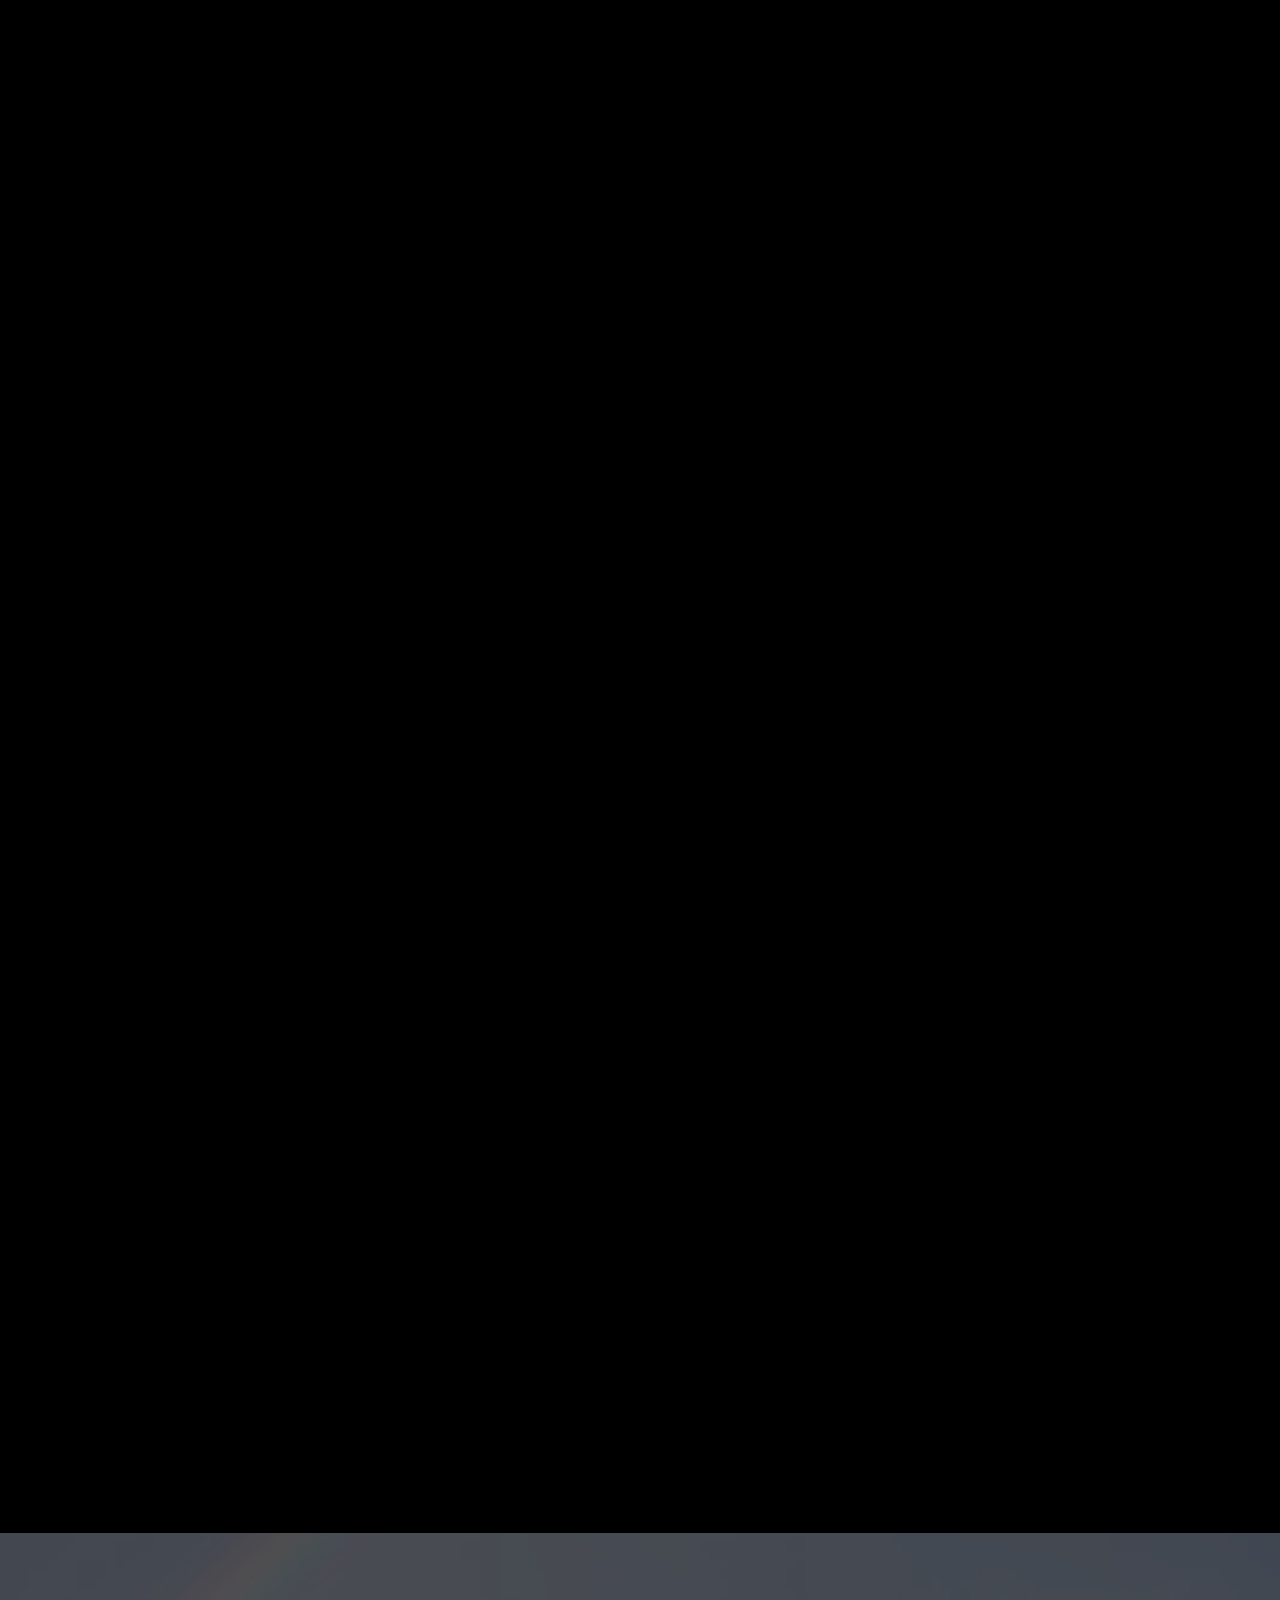
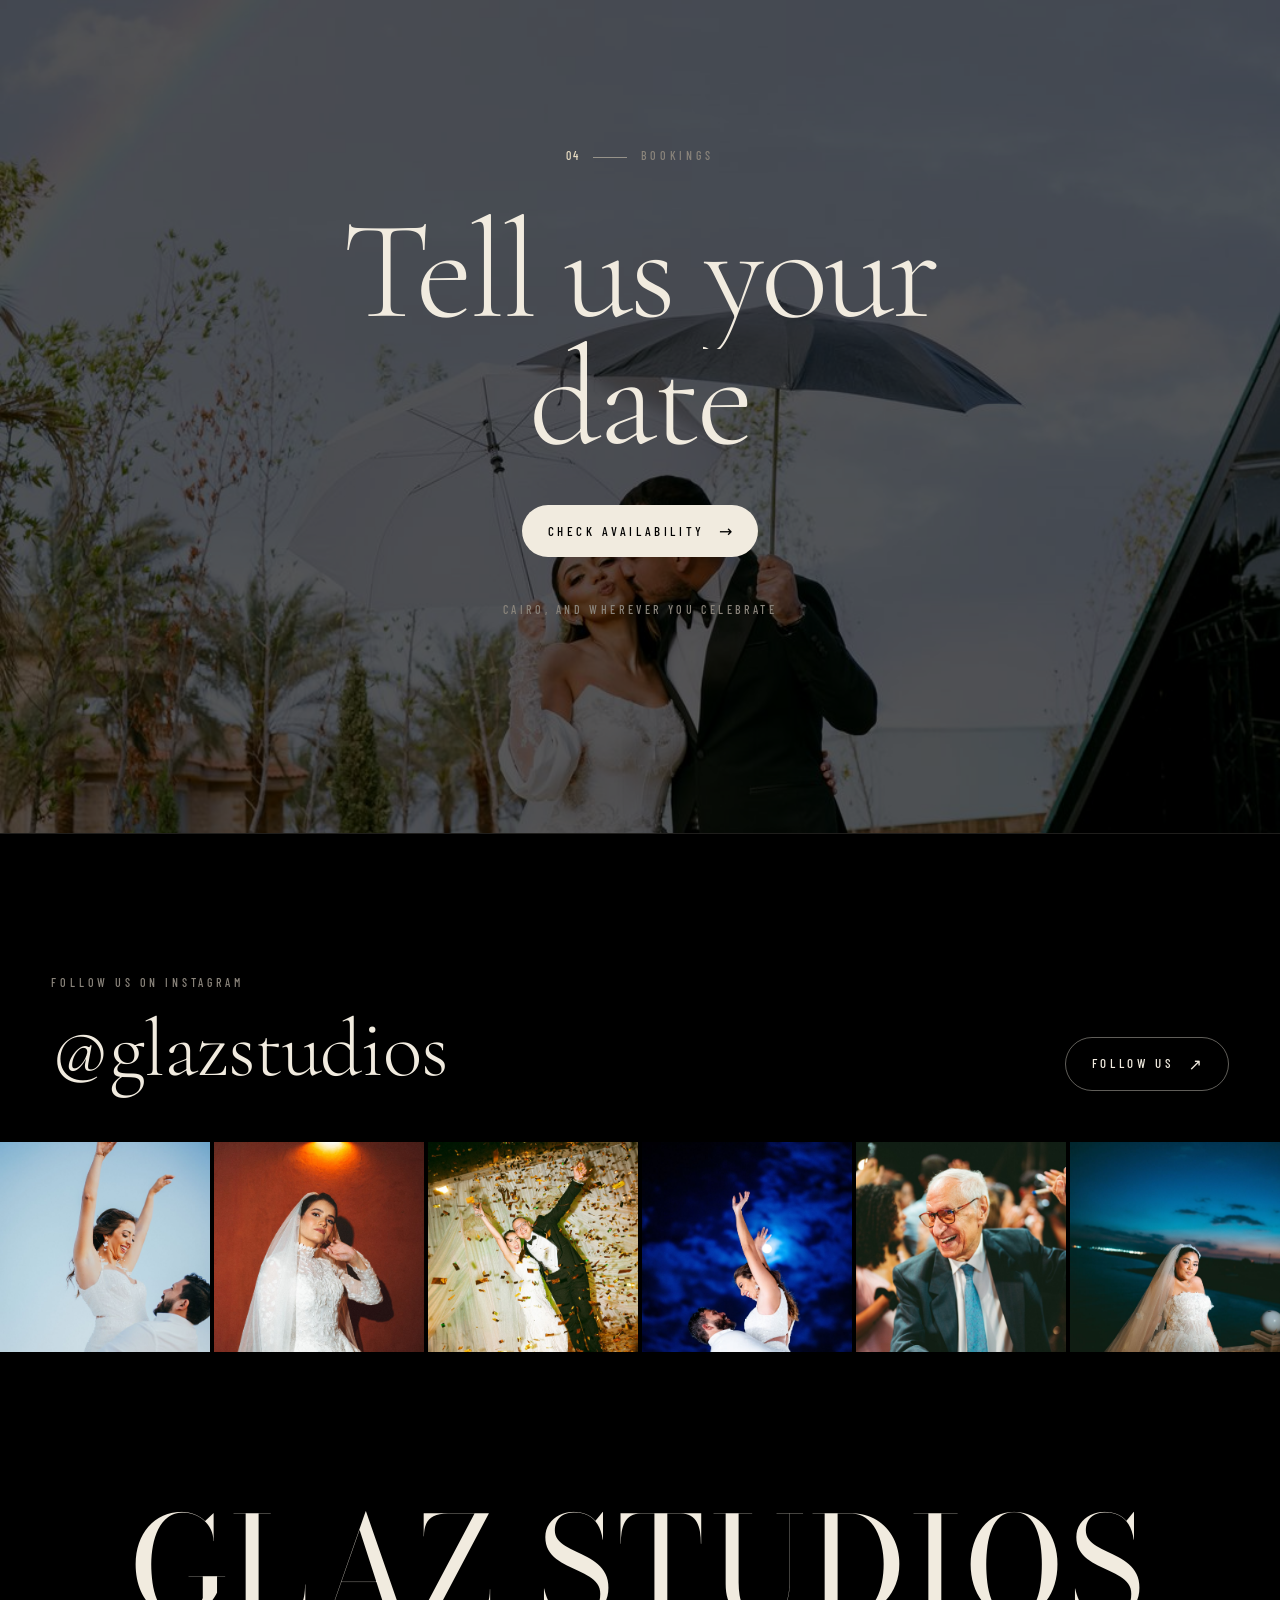
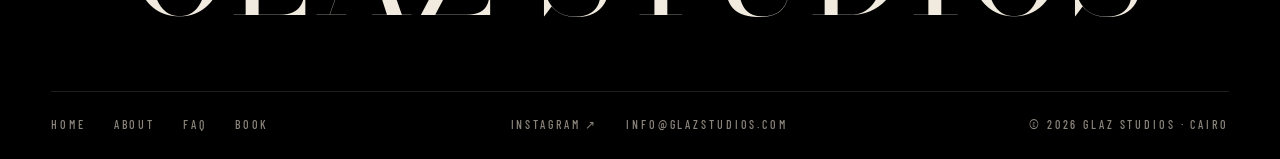
==== commit 356e2b77: "Add files via upload" ====
--- a/index.html
+++ b/index.html
@@ -24,6 +24,7 @@
   } catch (e) {}
 })();
 </script>
+<link rel="stylesheet" href="glaz.css">
 <style>
 :root {
   color-scheme: dark;
@@ -32,7 +33,7 @@
   --gut: clamp(18px, 4vw, 64px); --ease: cubic-bezier(.16, 1, .3, 1); --wipe: cubic-bezier(.77, 0, .18, 1); --sec: clamp(96px, 14vw, 200px);
 }
 * { box-sizing: border-box; }
-html { background: var(--bg); -webkit-text-size-adjust: 100%; scroll-behavior: smooth; }
+html { background: var(--bg); -webkit-text-size-adjust: 100%; scroll-behavior: smooth; overflow-x: clip; }
 body { margin: 0; background: var(--bg); color: var(--text); font: 300 17px/1.65 var(--sans); overflow-x: clip; -webkit-font-smoothing: antialiased; }
 img, video { display: block; max-width: 100%; }
 a { color: inherit; } h1, h2, h3, h4 { font-weight: 400; margin: 0; } p, ol, ul { margin: 0; }
@@ -206,25 +207,11 @@
 /* ---------- 04 Moments: sideways as you scroll ---------- */
 .hz { position: relative; }
 .hz-stage { position: sticky; top: 0; height: 100svh; overflow: hidden; display: flex; flex-direction: column; justify-content: center; gap: clamp(26px, 4vh, 46px); }
-.hz-head { display: flex; justify-content: space-between; align-items: flex-end; gap: 20px; padding: 0 var(--gut); }
-.hz-head .h2 { font-size: clamp(38px, 5vw, 76px); margin-top: 16px; }
-.hz-count { font: 500 13px/1 var(--cond); letter-spacing: .2em; color: var(--warm); white-space: nowrap; padding-bottom: 10px; }
 .hz-track { display: flex; gap: var(--hg); padding: 0 var(--gut); width: max-content; will-change: transform; }
 .hz-card { width: var(--cw); flex: none; }
 .hz-card .shot { height: var(--ch); }
 .hz-card .shot img { width: 118%; max-width: none; margin-left: -9%; transform: translateX(var(--px, 0)); transition: none; }
-.hz-card p { display: flex; gap: 14px; margin-top: 14px; font: 500 11px/1.5 var(--cond); letter-spacing: .2em; color: var(--muted); text-transform: uppercase; }
-.hz-card p b { color: var(--warm); font-weight: 500; }
-.hz-bar { margin: 0 var(--gut); height: 1px; background: var(--line); position: relative; }
-.hz-bar i { position: absolute; left: 0; top: 0; height: 1px; width: 100%; background: var(--bright); transform-origin: left; transform: scaleX(var(--hp, 0)); }
-
-/* moments of the day rolling by */
-.ribbon { overflow: hidden; border-block: 1px solid var(--line); padding: clamp(18px, 3vw, 34px) 0; }
-.ribbon .track { display: flex; width: max-content; animation: slide 70s linear infinite; }
-.ribbon span { font: 300 clamp(44px, 7vw, 110px)/1 var(--title); white-space: nowrap; color: var(--bright); padding-right: clamp(28px, 4vw, 64px); display: inline-flex; align-items: center; gap: clamp(28px, 4vw, 64px); }
-.ribbon span:nth-child(even) { font-style: italic; color: transparent; -webkit-text-stroke: 1px rgba(216,210,199,.55); }
-.ribbon span::after { content: ''; width: 9px; height: 9px; border-radius: 50%; background: var(--warm); opacity: .7; }
-@keyframes slide { to { transform: translateX(-50%); } }
+
 
 /* ---------- Closing ---------- */
 .end { position: relative; min-height: 100svh; display: grid; place-content: center; justify-items: center; gap: 44px; text-align: center; overflow: hidden; padding: var(--sec) var(--gut); }
@@ -234,14 +221,7 @@
 .end > * { position: relative; z-index: 2; }
 .end h2 { font: 300 clamp(60px, 11vw, 190px)/.9 var(--title); letter-spacing: -.025em; color: var(--bright); max-width: 10ch; }
 .end .note { font: 500 12px/1.4 var(--cond); letter-spacing: .3em; color: var(--muted); }
-footer { position: relative; z-index: 2; background: var(--bg); padding: clamp(60px, 8vw, 110px) var(--gut) calc(26px + env(safe-area-inset-bottom)); border-top: 1px solid var(--line); }
-.fw { font: 400 clamp(40px, 10.6vw, 200px)/.9 var(--mark); letter-spacing: .04em; white-space: nowrap; text-align: center; color: var(--bright); overflow: hidden; }
-.fl { display: flex; justify-content: space-between; align-items: center; gap: 18px 30px; flex-wrap: wrap; margin-top: clamp(40px, 6vw, 80px); padding-top: 24px; border-top: 1px solid var(--line); font: 500 12px/1.4 var(--cond); letter-spacing: .24em; color: var(--muted); }
-.fl nav { display: flex; gap: 14px 28px; flex-wrap: wrap; }
-.fl a { text-decoration: none; transition: color .3s; } .fl a:hover { color: var(--bright); }
-
-.cursor { position: fixed; left: 0; top: 0; z-index: 95; width: 86px; height: 86px; margin: -43px 0 0 -43px; border-radius: 50%; display: grid; place-items: center; pointer-events: none; background: rgba(241,235,223,.92); color: #000; font: 500 11px/1 var(--cond); letter-spacing: .24em; opacity: 0; transform: translate(-200px, -200px); scale: .4; transition: opacity .3s, scale .4s var(--ease); }
-.cursor.big { opacity: 1; scale: 1; }
+
 .lb { border: 0; padding: 0; margin: 0; width: 100vw; height: 100dvh; max-width: none; max-height: none; background: rgba(0,0,0,.96); color: var(--text); }
 .lb[open] { display: grid; place-items: center; } .lb::backdrop { background: transparent; }
 .lb img { max-width: 92vw; max-height: 88dvh; width: auto; height: auto; }
@@ -302,18 +282,15 @@
   .real .small { margin-left: 0; font-size: 16px; }
   .film { height: 56.25vw; }
   .film .lab { font-size: 10px; letter-spacing: .22em; }
-  .hz-head { flex-direction: column; align-items: flex-start; gap: 6px; }
-  .hz-count { padding: 0; }
   .end h2 { font-size: clamp(56px, 17vw, 90px); }
   .end .cta { width: 100%; justify-content: center; }
-  .fl { flex-direction: column; align-items: flex-start; }
   .lb img { max-width: 100vw; max-height: calc(100dvh - 150px); }
   .lb .p, .lb .n { top: auto; bottom: 24px; transform: none; }
 }
 
 @media (prefers-reduced-motion: reduce) {
   html { scroll-behavior: auto; }
-  .grain, .ribbon .track, .rec::before { animation: none; }
+  .grain, .rec::before { animation: none; }
   .js [data-reveal], .js .hero .fade, .js .split .w > span, .js .tl .r, .js .nav { opacity: 1; transform: none; transition: none; }
   .slides { transform: none; } .slide.on .media { transform: none; transition: none; }
   .zoom { height: auto; } .zg-stage { position: relative; height: auto; padding: 120px 0; }
@@ -321,7 +298,7 @@
   .zg-main, .zg-title { display: none; } .zg-slot { display: none; }
   .hz { height: auto !important; } .hz-stage { position: relative; height: auto; padding: 100px 0; }
   .hz-track { width: auto; overflow-x: auto; }
-  .real .big .rw { opacity: 1; } .film { clip-path: none; } .film video { transform: none; } .ribbon { display: none; }
+  .real .big .rw { opacity: 1; } .film { clip-path: none; } .film video { transform: none; }
 }
 </style>
 </head>
@@ -333,18 +310,17 @@
 
 <header class="nav" id="nav">
   <a class="logo" href="./" aria-label="Glaz Studios, home">GLAZ STUDIOS</a>
-  <nav class="links" aria-label="Main"><a href="#work">WORK</a><a href="#film">FILM</a><a href="#moments">MOMENTS</a><a class="book" href="book">BOOK</a></nav>
+  <nav class="links" aria-label="Main"><a href="about">ABOUT</a><a href="faq">FAQ</a><a class="book" href="book">BOOK</a></nav>
   <button class="menu" id="menu" type="button" aria-expanded="false" aria-controls="sheet"><span id="menu-t">MENU</span><i aria-hidden="true"></i></button>
   <div class="sheet" id="sheet">
     <div class="bgp" id="sheet-bg"></div>
     <ol>
-      <li><a href="#work"><small>01</small>Work<em>↓</em></a></li>
-      <li><a href="#your-day"><small>02</small>Your day<em>↓</em></a></li>
-      <li><a href="#film"><small>03</small>Film<em>↓</em></a></li>
-      <li><a href="#moments"><small>04</small>Moments<em>↓</em></a></li>
+      <li><a href="./" aria-current="page"><small>01</small>Home<em>→</em></a></li>
+      <li><a href="about"><small>02</small>About us<em>→</em></a></li>
+      <li><a href="faq"><small>03</small>FAQ<em>→</em></a></li>
     </ol>
     <a class="cta" href="book">BOOK YOUR DATE</a>
-    <div class="sm"><a href="mailto:info@glazstudios.com">INFO@GLAZSTUDIOS.COM</a><span>CAIRO</span></div>
+    <div class="sm"><a href="mailto:info@glazstudios.com">INFO@GLAZSTUDIOS.COM</a><a href="https://www.instagram.com/glazstudios/" target="_blank" rel="noopener">INSTAGRAM ↗</a></div>
   </div>
 </header>
 
@@ -413,39 +389,40 @@
     </div>
   </section>
 
-  <div class="film" id="film" data-sec="film" data-cursor="FILM"><video id="film-v" muted loop playsinline preload="none" aria-hidden="true"></video><div class="lab"><span>FROM OUR FILMS</span><span class="tc" id="ftc">00:00:00:00</span></div></div>
-
-  <section class="hz" id="moments" aria-labelledby="hz-h">
+  <div class="film" id="film" data-sec="film"><video id="film-v" muted loop playsinline preload="none" aria-hidden="true"></video><div class="lab"><span>FROM OUR FILMS</span><span class="tc" id="ftc">00:00:00:00</span></div></div>
+
+  <section class="hz" id="moments" aria-label="More weddings">
     <div class="hz-stage">
-      <div class="hz-head">
-        <div><p class="kick"><span class="ch">04</span><span>Moments</span></p><h2 class="h2" id="hz-h">The whole day, start to end</h2></div>
-        <span class="hz-count" id="hz-count">01 / 08</span>
-      </div>
       <div class="hz-track" id="hz-track"></div>
-      <div class="hz-bar"><i id="hz-bar"></i></div>
     </div>
   </section>
 
-  <div class="ribbon" aria-hidden="true"><div class="track" id="ribbon-t"></div></div>
 
   <section class="end" id="book" data-sec="end book" aria-labelledby="end-h">
     <div class="bg" id="end-bg"></div>
-    <p class="kick" data-reveal><span class="ch">05</span><span>Bookings</span></p>
+    <p class="kick" data-reveal><span class="ch">04</span><span>Bookings</span></p>
     <h2 class="split" id="end-h" data-reveal data-k="end.title">Tell us your date</h2>
     <a class="cta" href="book" data-reveal style="--d:.3s" data-k="end.cta">CHECK AVAILABILITY</a>
     <p class="note" data-reveal style="--d:.4s">CAIRO, AND WHEREVER YOU CELEBRATE</p>
   </section>
 </main>
 
-<footer>
+<section class="ig" aria-labelledby="ig-h">
+  <div class="ig-head">
+    <div><p class="kick"><span>Follow us on Instagram</span></p><h2 id="ig-h"><a href="https://www.instagram.com/glazstudios/" target="_blank" rel="noopener">@glazstudios</a></h2></div>
+    <a class="cta ghost out" href="https://www.instagram.com/glazstudios/" target="_blank" rel="noopener">FOLLOW US</a>
+  </div>
+  <div class="ig-grid"><a href="https://www.instagram.com/glazstudios/" target="_blank" rel="noopener" aria-label="Open our Instagram"><img loading="lazy" decoding="async" src="media/work/gal-01.jpg" alt=""><svg viewBox="0 0 24 24" aria-hidden="true"><rect x="3" y="3" width="18" height="18" rx="5"/><circle cx="12" cy="12" r="4.2"/><circle cx="17.4" cy="6.6" r=".6" fill="#fff"/></svg></a><a href="https://www.instagram.com/glazstudios/" target="_blank" rel="noopener" aria-label="Open our Instagram"><img loading="lazy" decoding="async" src="media/work/gal-15.jpg" alt=""><svg viewBox="0 0 24 24" aria-hidden="true"><rect x="3" y="3" width="18" height="18" rx="5"/><circle cx="12" cy="12" r="4.2"/><circle cx="17.4" cy="6.6" r=".6" fill="#fff"/></svg></a><a href="https://www.instagram.com/glazstudios/" target="_blank" rel="noopener" aria-label="Open our Instagram"><img loading="lazy" decoding="async" src="media/work/gal-02.jpg" alt=""><svg viewBox="0 0 24 24" aria-hidden="true"><rect x="3" y="3" width="18" height="18" rx="5"/><circle cx="12" cy="12" r="4.2"/><circle cx="17.4" cy="6.6" r=".6" fill="#fff"/></svg></a><a href="https://www.instagram.com/glazstudios/" target="_blank" rel="noopener" aria-label="Open our Instagram"><img loading="lazy" decoding="async" src="media/work/gal-10.jpg" alt=""><svg viewBox="0 0 24 24" aria-hidden="true"><rect x="3" y="3" width="18" height="18" rx="5"/><circle cx="12" cy="12" r="4.2"/><circle cx="17.4" cy="6.6" r=".6" fill="#fff"/></svg></a><a href="https://www.instagram.com/glazstudios/" target="_blank" rel="noopener" aria-label="Open our Instagram"><img loading="lazy" decoding="async" src="media/work/gal-13.jpg" alt=""><svg viewBox="0 0 24 24" aria-hidden="true"><rect x="3" y="3" width="18" height="18" rx="5"/><circle cx="12" cy="12" r="4.2"/><circle cx="17.4" cy="6.6" r=".6" fill="#fff"/></svg></a><a href="https://www.instagram.com/glazstudios/" target="_blank" rel="noopener" aria-label="Open our Instagram"><img loading="lazy" decoding="async" src="media/work/gal-05.jpg" alt=""><svg viewBox="0 0 24 24" aria-hidden="true"><rect x="3" y="3" width="18" height="18" rx="5"/><circle cx="12" cy="12" r="4.2"/><circle cx="17.4" cy="6.6" r=".6" fill="#fff"/></svg></a></div>
+</section>
+<footer class="foot">
   <p class="fw" aria-hidden="true">GLAZ STUDIOS</p>
   <div class="fl">
-    <nav aria-label="Footer"><a href="#work">WORK</a><a href="#your-day">YOUR DAY</a><a href="#film">FILM</a><a href="book">BOOK</a><a href="mailto:info@glazstudios.com">INFO@GLAZSTUDIOS.COM</a></nav>
-    <span>© <span id="yr">2026</span> GLAZ STUDIOS · CAIRO</span>
+    <nav aria-label="Footer"><a href="./">HOME</a><a href="about">ABOUT</a><a href="faq">FAQ</a><a href="book">BOOK</a></nav>
+    <nav aria-label="Contact"><a href="https://www.instagram.com/glazstudios/" target="_blank" rel="noopener">INSTAGRAM ↗</a><a href="mailto:info@glazstudios.com">INFO@GLAZSTUDIOS.COM</a></nav>
+    <span>© <span data-yr>2026</span> GLAZ STUDIOS · CAIRO</span>
   </div>
 </footer>
 
-<div class="cursor" id="cursor" aria-hidden="true"></div>
 <dialog class="lb" id="lb" aria-label="Photo"><span class="ct" id="lb-ct"></span><img id="lb-img" alt=""><button class="x" id="lb-x" type="button">CLOSE</button><button class="p" id="lb-p" type="button" aria-label="Previous photo">‹</button><button class="n" id="lb-n" type="button" aria-label="Next photo">›</button></dialog>
 
 <script>
@@ -467,7 +444,7 @@
   const merge = (a, b) => { if (!isObj(b)) return a; for (const k in b) { if (isObj(b[k]) && isObj(a[k])) merge(a[k], b[k]); else if (b[k] != null) a[k] = b[k]; } return a; };
   const isVid = (p) => /\.(mp4|webm|mov)(\?|$)/i.test(p || '');
   const url = (s) => `url("${String(s).replace(/"/g, '%22')}")`;
-  $('#yr').textContent = new Date().getFullYear();
+  $$('[data-yr]').forEach((el) => { el.textContent = new Date().getFullYear(); });
 
   // =========================================================
   // Starting content. The dashboard's Website page edits these;
@@ -494,7 +471,6 @@
     work: { photos: WORK.map(([f, alt]) => ({ src: `media/work/${f}.jpg`, alt })), film: 'media/site/packages-bg.mp4', filmPoster: 'media/site/packages-bg-start.jpg' },
     end: { image: 'media/work/gal-09.jpg' },
   };
-  const MOMENTS = ['Getting ready', 'First look', 'Ceremony', 'Entrance', 'First dance', 'Father and daughter', 'Cake', 'The last song'];
   $$('[data-k]').forEach((el) => setP(DEFAULT, el.dataset.k, el.textContent.trim()));
 
   function tidy(c) {
@@ -600,7 +576,7 @@
   // =========================================================
   let photos = [], tiles = [], slot = null, zl = null;
   const zoomSec = $('#work'), stage = $('#zg-stage'), grid = $('#zg-grid'), zMain = $('#zg-main'), zTitle = $('#zg-title'), zNote = $('#zg-note');
-  const shot = (p, i, lazy = true) => `<button class="shot" type="button" data-i="${i}" data-cursor="VIEW" aria-label="${esc(p.alt || 'Open photo')}"><img ${lazy ? 'loading="lazy" ' : ''}decoding="async" src="${esc(p.src)}" alt="${esc(p.alt || '')}"></button>`;
+  const shot = (p, i, lazy = true) => `<button class="shot" type="button" data-i="${i}" aria-label="${esc(p.alt || 'Open photo')}"><img ${lazy ? 'loading="lazy" ' : ''}decoding="async" src="${esc(p.src)}" alt="${esc(p.alt || '')}"></button>`;
   const pick = (i) => (photos.length ? photos[((i % photos.length) + photos.length) % photos.length] : null);
   function drawWork() {
     photos = (C.work?.photos || []).filter((p) => p && p.src);
@@ -620,9 +596,8 @@
     $('#drift').innerHTML = Array.from({ length: dc }, (_, c) => `<div class="dc" data-dir="${c % 2 ? 1 : -1}">${Array.from({ length: 5 }, (_, r) => { const p = pick(c * 5 + r + 3); return p ? `<img loading="lazy" decoding="async" src="${esc(p.src)}" alt="">` : ''; }).join('')}</div>`).join('');
     // moments, sideways
     const start = phone ? 12 : 12, count = Math.min(8, photos.length);
-    $('#hz-track').innerHTML = Array.from({ length: count }, (_, n) => { const i = (start + n) % photos.length, p = photos[i]; return `<div class="hz-card">${shot(p, i)}<p><b>${pad(n + 1)}</b><span>${esc(MOMENTS[n] || '')}</span></p></div>`; }).join('');
+    $('#hz-track').innerHTML = Array.from({ length: count }, (_, n) => { const i = (start + n) % photos.length, p = photos[i]; return `<div class="hz-card">${shot(p, i)}</div>`; }).join('');
     $('#moments').style.display = count ? '' : 'none';
-    $('#ribbon-t').innerHTML = [...MOMENTS, ...MOMENTS].map((m) => `<span>${esc(m)}</span>`).join('');
     // film
     const fv = $('#film-v');
     $('#film').style.display = C.work?.film ? '' : 'none';
@@ -684,7 +659,7 @@
   let lastY = scrollY, ticking = false, hzLen = 0;
   function layoutHz() {
     const phone = phoneMQ.matches, vh = innerHeight;
-    const ch = phone ? Math.min(vh * .5, 440) : Math.min(vh * .58, 620), cw = ch * .8, hg = phone ? 14 : 26;
+    const ch = phone ? Math.min(vh * .62, 520) : Math.min(vh * .74, 760), cw = ch * .8, hg = phone ? 14 : 26;
     hzTrack.style.setProperty('--ch', `${ch}px`); hzTrack.style.setProperty('--cw', `${cw}px`); hzTrack.style.setProperty('--hg', `${hg}px`);
     hzLen = Math.max(0, hzTrack.scrollWidth - innerWidth);
     hzSec.style.height = still ? '' : `${vh + hzLen}px`;
@@ -702,11 +677,13 @@
     const zr = zoomSec.getBoundingClientRect();
     if (zl && slot && zr.top < vh && zr.bottom > 0) {
       const p = clamp(-zr.top / (zr.height - stage.clientHeight));
-      const e = ease(clamp((p - .1) / .58));
+      const e = ease(clamp((p - .06) / .5));
+      const sl = $('.zg-slot', grid), sr0 = stage.getBoundingClientRect();
+      if (sl) { const r = sl.getBoundingClientRect(); slot = { x: r.left - sr0.left, y: r.top - sr0.top, w: r.width, h: r.height }; zl = { W: stage.clientWidth, H: stage.clientHeight }; }
       const L = (a, b) => a + (b - a) * e;
       Object.assign(zMain.style, { left: `${L(0, slot.x)}px`, top: `${L(0, slot.y)}px`, width: `${L(zl.W, slot.w)}px`, height: `${L(zl.H, slot.h)}px` });
       zMain.style.setProperty('--dim', String(.4 * (1 - e)));
-      tiles.forEach((t) => { const l = clamp((e - t.d * .35) / .65), k = 1 - l; t.el.style.transform = `translate3d(${t.dx * k * 1.25}px, ${t.dy * k * 1.25 + k * 80}px, 0) scale(${.7 + .3 * l})`; t.el.style.opacity = String(l); });
+      tiles.forEach((t) => { const l = clamp((e - t.d * .35) / .65), k = 1 - l; t.el.style.transform = l >= 1 ? 'none' : `translate3d(${t.dx * k * 1.25}px, ${t.dy * k * 1.25 + k * 80}px, 0) scale(${.7 + .3 * l})`; t.el.style.opacity = String(l); });
       zTitle.style.opacity = String(1 - clamp(e * 2.6)); zTitle.style.transform = `translateY(${-e * 60}px) scale(${1 - e * .1})`;
       zNote.style.opacity = String(clamp((p - .72) / .14));
     }
@@ -731,9 +708,7 @@
     if (hr.top < vh && hr.bottom > 0 && hzLen) {
       const p = clamp(-hr.top / (hr.height - vh));
       hzTrack.style.transform = `translate3d(${-p * hzLen}px, 0, 0)`;
-      $('#hz-bar').style.setProperty('--hp', p);
       const cards = $$('.hz-card', hzTrack);
-      $('#hz-count').textContent = `${pad(Math.min(cards.length, Math.floor(p * cards.length) + 1))} / ${pad(cards.length)}`;
       cards.forEach((c) => { const r = c.getBoundingClientRect(); const o = (r.left + r.width / 2 - innerWidth / 2) / innerWidth; c.style.setProperty('--px', `${-o * 7}%`); });
     }
   }
@@ -741,13 +716,6 @@
   addEventListener('scroll', onScroll, { passive: true });
   let rt = 0; addEventListener('resize', () => { clearTimeout(rt); rt = setTimeout(() => { layout(); layoutHz(); onScroll(); }, 120); });
 
-  // cursor label over photos and films
-  if (fine && !still) {
-    const cu = $('#cursor'); let x = -200, y = -200, cx = x, cy = y, raf = 0;
-    const loop = () => { cx += (x - cx) * .22; cy += (y - cy) * .22; cu.style.transform = `translate(${cx}px, ${cy}px)`; raf = Math.abs(x - cx) + Math.abs(y - cy) > .3 ? requestAnimationFrame(loop) : 0; };
-    addEventListener('mousemove', (e) => { x = e.clientX; y = e.clientY; const t = e.target.closest('[data-cursor]'); cu.classList.toggle('big', !!t); if (t) cu.textContent = t.dataset.cursor; if (!raf) raf = requestAnimationFrame(loop); }, { passive: true });
-    document.addEventListener('mouseleave', () => cu.classList.remove('big'));
-  }
 
   // phone menu
   const menu = $('#menu');
--- a/glaz.css
+++ b/glaz.css
@@ -0,0 +1,108 @@
+/* Glaz Studios — shared look for every page: colours, top bar, phone menu, page curtain, Instagram and footer */
+:root {
+  color-scheme: dark;
+  --bg: #000; --panel: #0C0C0B; --text: #D8D2C7; --bright: #F1EBDF; --muted: #8A847B; --warm: #E8DCC2; --line: rgba(216,210,199,.14); --bad: #E0705F;
+  --title: 'Cormorant Garamond', Georgia, serif; --cond: 'Barlow Condensed', 'Arial Narrow', sans-serif; --sans: 'Barlow', system-ui, sans-serif; --mark: 'Bodoni Moda', Didot, 'Bodoni 72', serif;
+  --gut: clamp(18px, 4vw, 64px); --ease: cubic-bezier(.16, 1, .3, 1); --wipe: cubic-bezier(.77, 0, .18, 1);
+}
+* { box-sizing: border-box; }
+html { background: var(--bg); -webkit-text-size-adjust: 100%; overflow-x: clip; }
+body { margin: 0; background: var(--bg); color: var(--text); font: 300 17px/1.65 var(--sans); overflow-x: clip; -webkit-font-smoothing: antialiased; }
+img, video { display: block; max-width: 100%; }
+a { color: inherit; } h1, h2, h3, h4 { font-weight: 400; margin: 0; } p, ol, ul { margin: 0; }
+button { font: inherit; color: inherit; }
+:focus-visible { outline: 1px solid var(--warm); outline-offset: 4px; }
+.grain { position: fixed; inset: -50%; z-index: 90; pointer-events: none; opacity: .06; background: url("data:image/svg+xml,%3Csvg xmlns='http://www.w3.org/2000/svg' width='220' height='220'%3E%3Cfilter id='n'%3E%3CfeTurbulence type='fractalNoise' baseFrequency='.85' numOctaves='2' stitchTiles='stitch'/%3E%3C/filter%3E%3Crect width='100%25' height='100%25' filter='url(%23n)'/%3E%3C/svg%3E"); animation: grain 1s steps(4) infinite; }
+@keyframes grain { 0% { transform: translate(0, 0); } 25% { transform: translate(-3%, 2%); } 50% { transform: translate(2%, -3%); } 75% { transform: translate(-2%, -1%); } }
+.kick { display: flex; align-items: center; gap: 14px; font: 500 12px/1.3 var(--cond); letter-spacing: .32em; text-transform: uppercase; color: var(--muted); }
+.kick .ch { color: var(--warm); letter-spacing: .12em; }
+.kick .ch::after { content: ''; display: inline-block; width: 34px; height: 1px; background: currentColor; opacity: .5; vertical-align: middle; margin-left: 14px; }
+.cta { display: inline-flex; align-items: center; gap: 14px; text-decoration: none; font: 500 13px/1 var(--cond); letter-spacing: .28em; color: #000; background: var(--bright); padding: 18px 26px; border-radius: 999px; transition: background .35s, gap .35s var(--ease), color .35s; white-space: nowrap; border: 0; cursor: pointer; }
+.cta::after { content: '→'; font: 400 16px/1 var(--sans); letter-spacing: 0; }
+.cta:hover { background: var(--warm); gap: 22px; }
+.cta.ghost { background: transparent; color: var(--bright); border: 1px solid rgba(241,235,223,.4); }
+.cta.ghost:hover { background: var(--bright); color: #000; }
+.cta.out::after { content: '↗'; }
+.js [data-reveal] { opacity: 0; transform: translateY(30px); transition: opacity 1.1s var(--ease), transform 1.3s var(--ease); transition-delay: var(--d, 0s); }
+.js [data-reveal].in { opacity: 1; transform: none; }
+
+/* curtain between pages */
+#curtain { position: fixed; inset: 0; z-index: 130; background: #000; display: grid; place-items: center; pointer-events: none; transform: translateY(100%); }
+#curtain img { width: 44px; opacity: 0; transition: opacity .4s ease .2s; }
+.leaving #curtain { transform: none; transition: transform .7s var(--wipe); pointer-events: auto; } .leaving #curtain img { opacity: 1; }
+.arrive #curtain { transform: none; } .arrive #curtain img { opacity: 1; transition: none; }
+.arrived #curtain { transform: translateY(-100%); transition: transform 1s var(--wipe) .1s; } .arrived #curtain img { opacity: 0; transition: opacity .3s; }
+
+/* top bar */
+.nav { position: fixed; top: 0; left: 0; right: 0; z-index: 60; display: flex; align-items: center; justify-content: space-between; gap: 20px; padding: calc(22px + env(safe-area-inset-top)) var(--gut) 22px; transition: transform .6s var(--ease), background .4s, padding .4s, border-color .4s; border-bottom: 1px solid transparent; }
+.nav.solid { background: rgba(0,0,0,.72); -webkit-backdrop-filter: blur(16px); backdrop-filter: blur(16px); padding-top: calc(14px + env(safe-area-inset-top)); padding-bottom: 14px; border-color: var(--line); }
+.nav.hide { transform: translateY(-101%); }
+.logo { font: 400 19px/1 var(--mark); letter-spacing: .3em; margin-right: -.3em; text-decoration: none; color: var(--bright); white-space: nowrap; position: relative; z-index: 2; }
+.links { display: flex; align-items: center; gap: clamp(22px, 2.8vw, 44px); }
+.links a { font: 500 13px/1 var(--cond); letter-spacing: .26em; text-decoration: none; color: rgba(241,235,223,.78); position: relative; padding: 6px 0; transition: color .3s; }
+.links a::after { content: ''; position: absolute; left: 0; right: 0; bottom: 0; height: 1px; background: currentColor; transform: scaleX(0); transform-origin: right; transition: transform .5s var(--ease); }
+.links a:hover, .links a[aria-current="page"] { color: var(--bright); }
+.links a:hover::after, .links a[aria-current="page"]::after { transform: scaleX(1); transform-origin: left; }
+.links a.book { border: 1px solid rgba(241,235,223,.45); padding: 11px 20px; border-radius: 999px; color: var(--bright); transition: background .35s, color .35s; }
+.links a.book::after { display: none; }
+.links a.book:hover, .links a.book[aria-current="page"] { background: var(--bright); color: #000; }
+.menu { display: none; position: relative; z-index: 2; background: none; border: 0; padding: 10px 0; cursor: pointer; align-items: center; gap: 12px; font: 500 12px/1 var(--cond); letter-spacing: .28em; color: var(--bright); }
+.menu i { width: 26px; height: 10px; position: relative; display: inline-block; }
+.menu i::before, .menu i::after { content: ''; position: absolute; left: 0; right: 0; height: 1px; background: currentColor; transition: transform .5s var(--ease), top .5s var(--ease); }
+.menu i::before { top: 1px; } .menu i::after { top: 8px; }
+.open .menu i::before { top: 5px; transform: rotate(45deg); } .open .menu i::after { top: 5px; transform: rotate(-45deg); }
+.sheet { display: none; }
+
+/* Instagram, at the bottom of every page */
+.ig { position: relative; z-index: 2; background: var(--bg); padding: clamp(80px, 11vw, 150px) 0 clamp(50px, 6vw, 80px); border-top: 1px solid var(--line); }
+.ig-head { display: flex; justify-content: space-between; align-items: flex-end; gap: 22px 40px; flex-wrap: wrap; padding: 0 var(--gut); margin-bottom: clamp(30px, 4vw, 54px); }
+.ig-head h2 { font: 300 clamp(44px, 6.4vw, 104px)/1 var(--title); letter-spacing: -.015em; color: var(--bright); margin-top: 18px; }
+.ig-head h2 a { text-decoration: none; transition: color .3s; } .ig-head h2 a:hover { color: var(--warm); }
+.ig-grid { display: grid; grid-template-columns: repeat(6, 1fr); gap: 4px; }
+.ig-grid a { position: relative; aspect-ratio: 1; overflow: hidden; background: var(--panel); display: block; }
+.ig-grid img { width: 100%; height: 100%; object-fit: cover; object-position: 50% 30%; transition: transform 1.4s var(--ease), opacity .5s; }
+.ig-grid a::after { content: ''; position: absolute; inset: 0; background: rgba(0,0,0,0); transition: background .4s; }
+.ig-grid svg { position: absolute; left: 50%; top: 50%; width: 30px; height: 30px; margin: -15px 0 0 -15px; z-index: 1; opacity: 0; transform: scale(.8); transition: opacity .4s, transform .5s var(--ease); fill: none; stroke: #fff; stroke-width: 1.6; }
+.ig-grid a:hover img { transform: scale(1.06); } .ig-grid a:hover::after { background: rgba(0,0,0,.4); } .ig-grid a:hover svg { opacity: 1; transform: none; }
+
+/* footer */
+.foot { position: relative; z-index: 2; background: var(--bg); padding: clamp(40px, 6vw, 80px) var(--gut) calc(26px + env(safe-area-inset-bottom)); }
+.fw { font: 400 clamp(40px, 10.6vw, 200px)/.9 var(--mark); letter-spacing: .04em; white-space: nowrap; text-align: center; color: var(--bright); overflow: hidden; }
+.fl { display: flex; justify-content: space-between; align-items: center; gap: 18px 30px; flex-wrap: wrap; margin-top: clamp(36px, 5vw, 70px); padding-top: 24px; border-top: 1px solid var(--line); font: 500 12px/1.4 var(--cond); letter-spacing: .24em; color: var(--muted); }
+.fl nav { display: flex; gap: 14px 28px; flex-wrap: wrap; }
+.fl a { text-decoration: none; transition: color .3s; } .fl a:hover { color: var(--bright); }
+
+@media (max-width: 860px) {
+  body { font-size: 16px; }
+  .logo { font-size: 16px; letter-spacing: .26em; }
+  .links { display: none; }
+  .menu { display: inline-flex; }
+  .sheet { display: flex; position: fixed; inset: 0; z-index: 1; flex-direction: column; padding: calc(110px + env(safe-area-inset-top)) var(--gut) calc(30px + env(safe-area-inset-bottom)); background: #000; clip-path: inset(0 0 100% 0); transition: clip-path .8s var(--wipe); visibility: hidden; }
+  .sheet .bgp { position: absolute; inset: 0; background: url("media/work/gal-17.jpg") 50% 30% / cover; opacity: .2; transform: scale(1.15); transition: transform 2.4s var(--ease); }
+  .sheet::after { content: ''; position: absolute; inset: 0; background: linear-gradient(180deg, #000 0%, rgba(0,0,0,.5) 40%, #000 100%); }
+  .sheet > *:not(.bgp) { position: relative; z-index: 1; }
+  .open .sheet { clip-path: inset(0 0 0 0); visibility: visible; }
+  .open .sheet .bgp { transform: none; }
+  .sheet ol { list-style: none; padding: 0; margin: 0; display: grid; }
+  .sheet li { border-bottom: 1px solid var(--line); overflow: hidden; }
+  .sheet li a { display: flex; align-items: baseline; gap: 18px; padding: 16px 0 14px; text-decoration: none; color: var(--bright); font: 300 50px/1 var(--title); transform: translateY(110%); transition: transform .9s var(--ease); }
+  .sheet li a[aria-current="page"] { font-style: italic; }
+  .sheet li a small { font: 500 11px/1 var(--cond); letter-spacing: .2em; color: var(--warm); }
+  .sheet li a em { margin-left: auto; font: 400 20px/1 var(--sans); font-style: normal; color: var(--muted); }
+  .open .sheet li a { transform: none; }
+  .open .sheet li:nth-child(1) a { transition-delay: .25s; } .open .sheet li:nth-child(2) a { transition-delay: .32s; } .open .sheet li:nth-child(3) a { transition-delay: .39s; }
+  .sheet .cta { margin-top: auto; justify-content: center; opacity: 0; transform: translateY(16px); transition: opacity .6s ease .5s, transform .8s var(--ease) .5s, background .35s; }
+  .sheet .sm { display: flex; justify-content: space-between; gap: 12px; margin-top: 22px; font: 500 11px/1.4 var(--cond); letter-spacing: .2em; color: var(--muted); opacity: 0; transition: opacity .6s ease .6s; }
+  .sheet .sm a { text-decoration: none; }
+  .open .sheet .cta, .open .sheet .sm { opacity: 1; transform: none; }
+  .nav.open { transform: none; background: transparent; border-color: transparent; -webkit-backdrop-filter: none; backdrop-filter: none; }
+  .ig-grid { grid-template-columns: repeat(3, 1fr); gap: 3px; }
+  .ig-grid svg { opacity: .9; transform: none; width: 22px; height: 22px; margin: -11px 0 0 -11px; }
+  .ig-grid a::after { background: rgba(0,0,0,.18); }
+  .ig-head .cta { width: 100%; justify-content: center; }
+  .fl { flex-direction: column; align-items: flex-start; }
+}
+@media (prefers-reduced-motion: reduce) {
+  .grain { animation: none; }
+  .js [data-reveal] { opacity: 1; transform: none; transition: none; }
+}
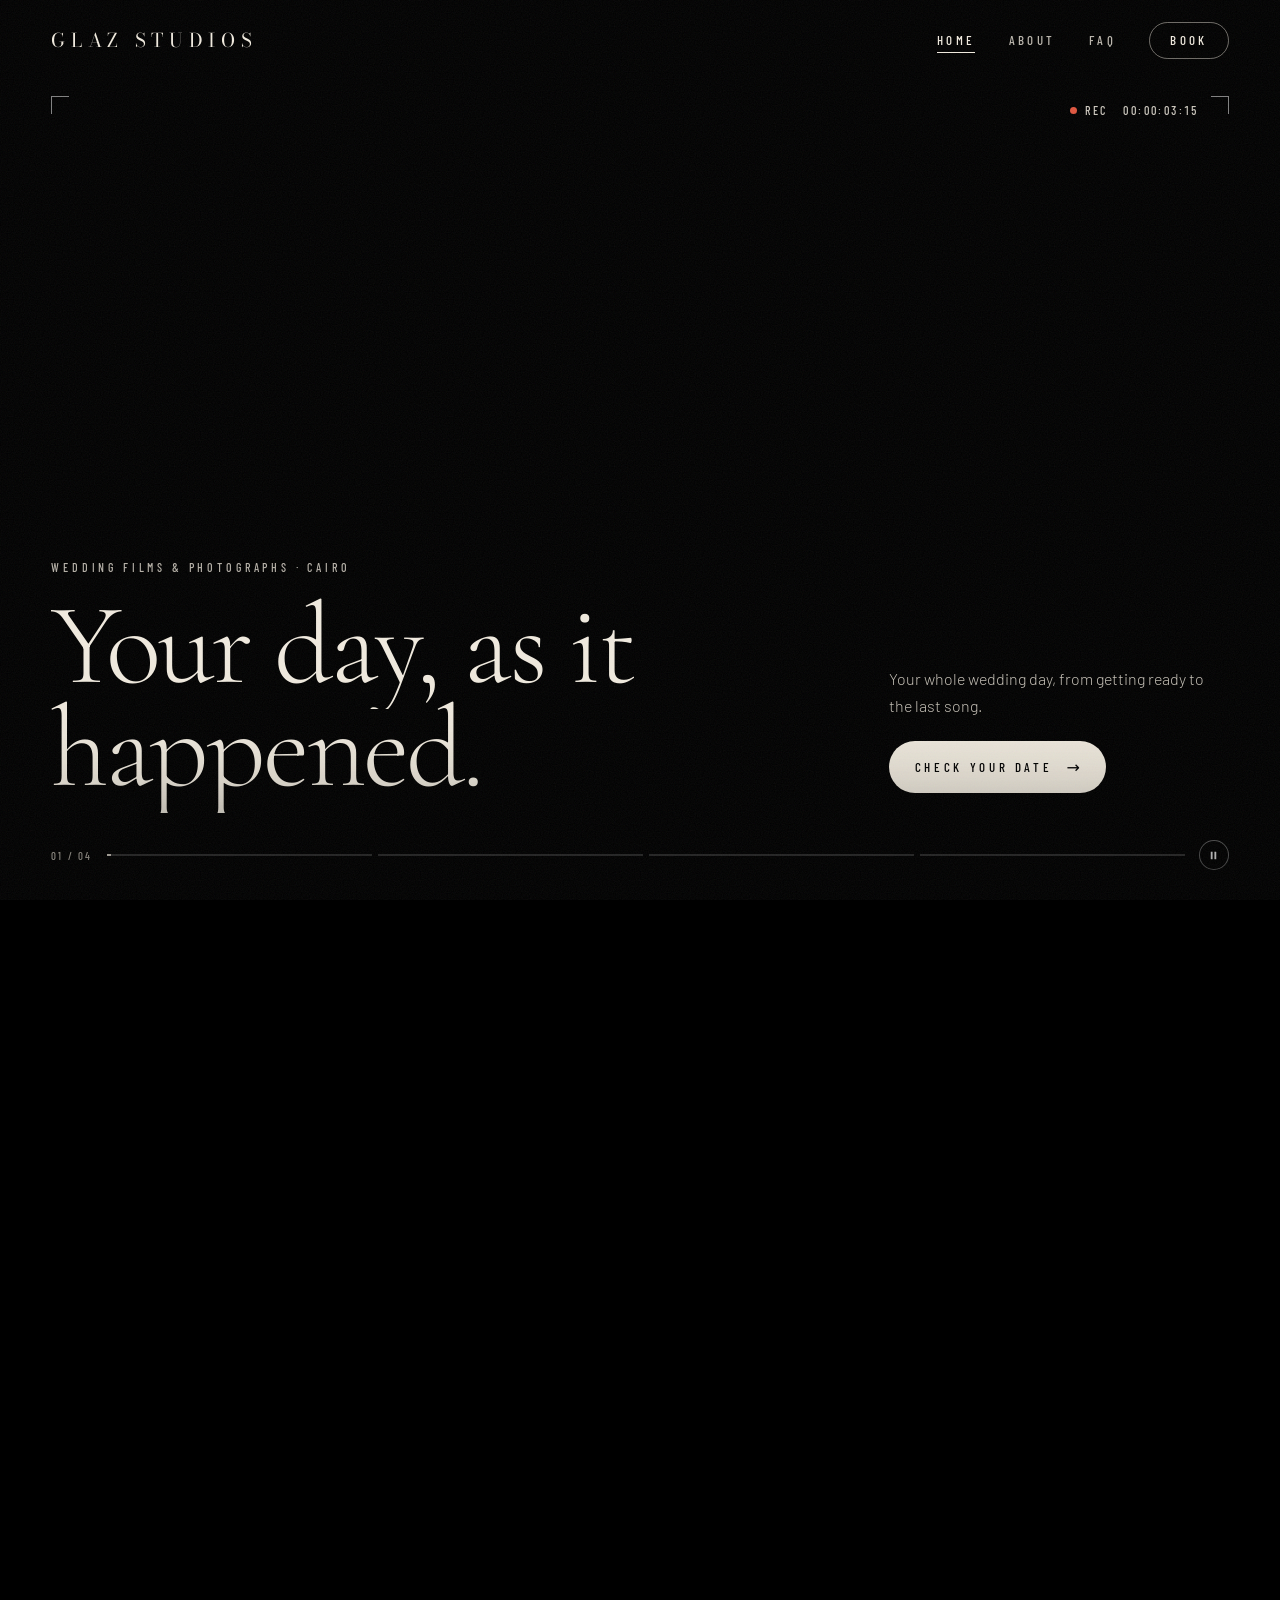
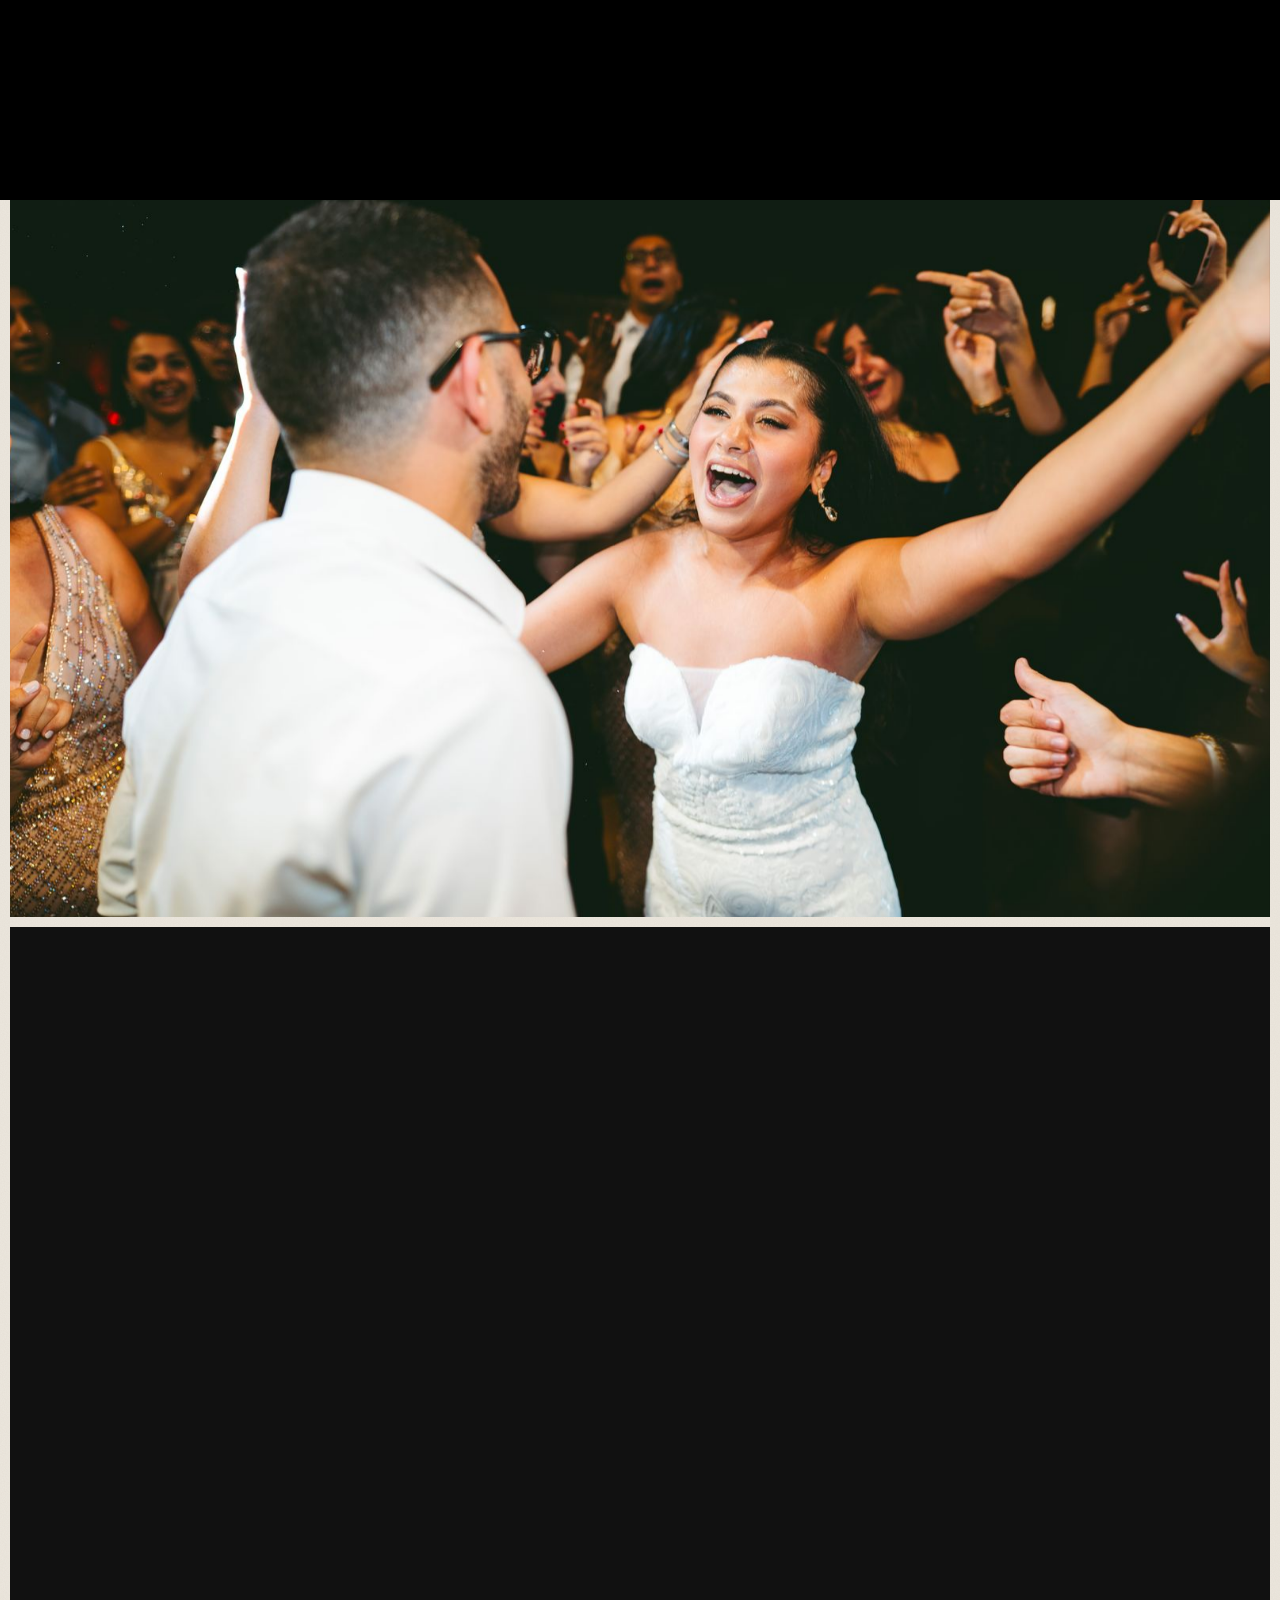
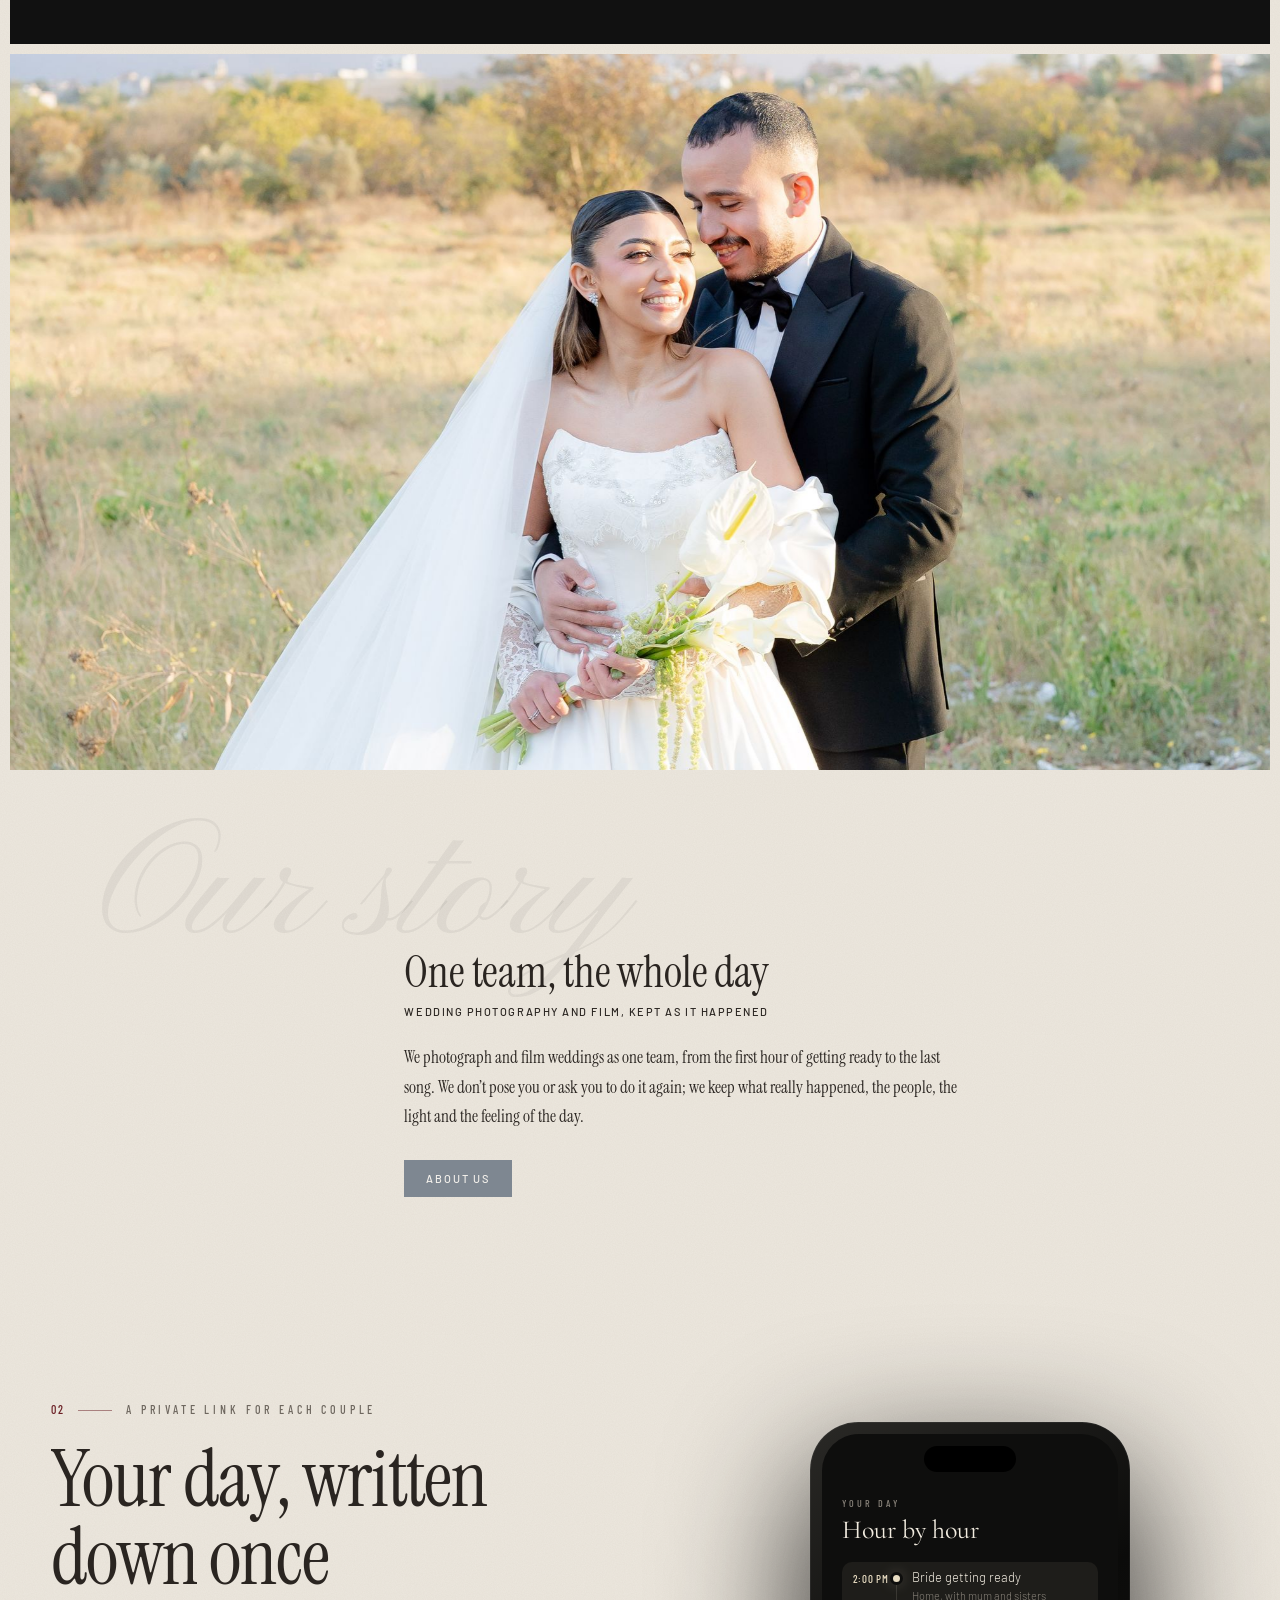
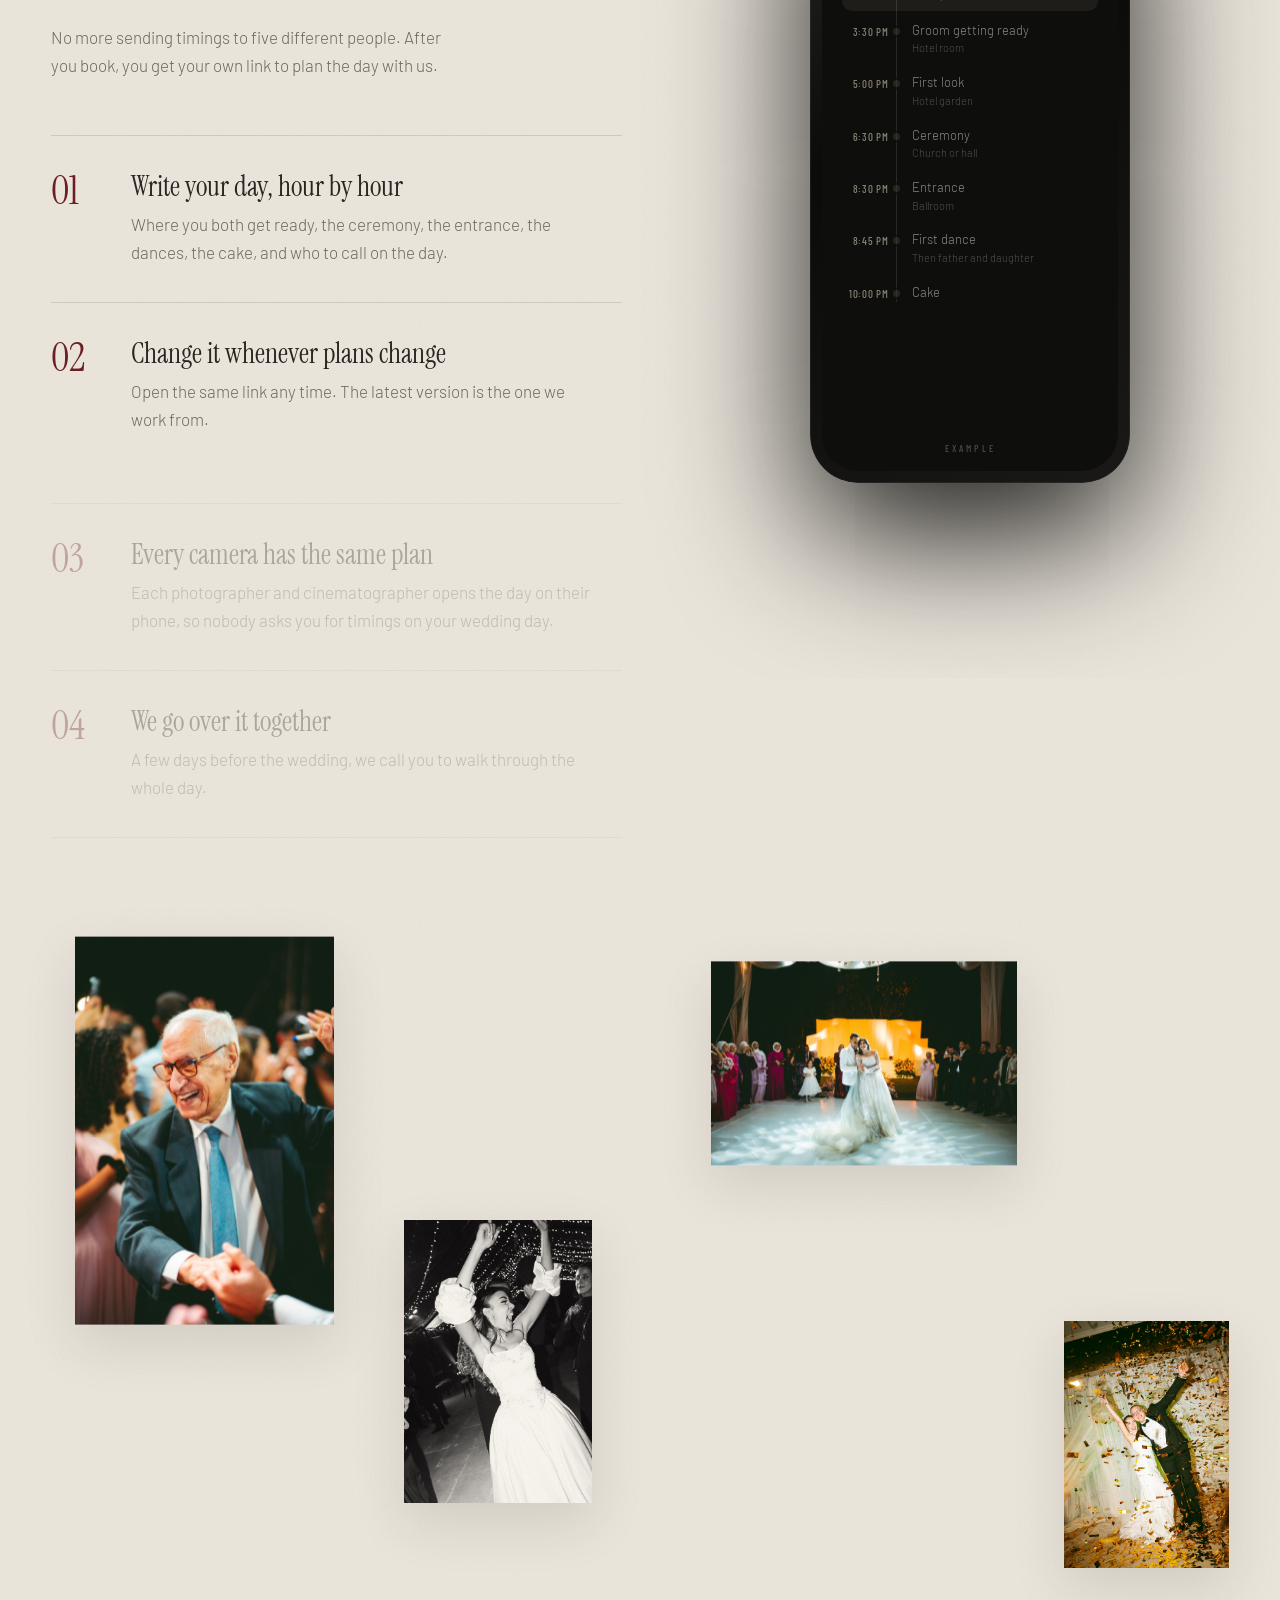
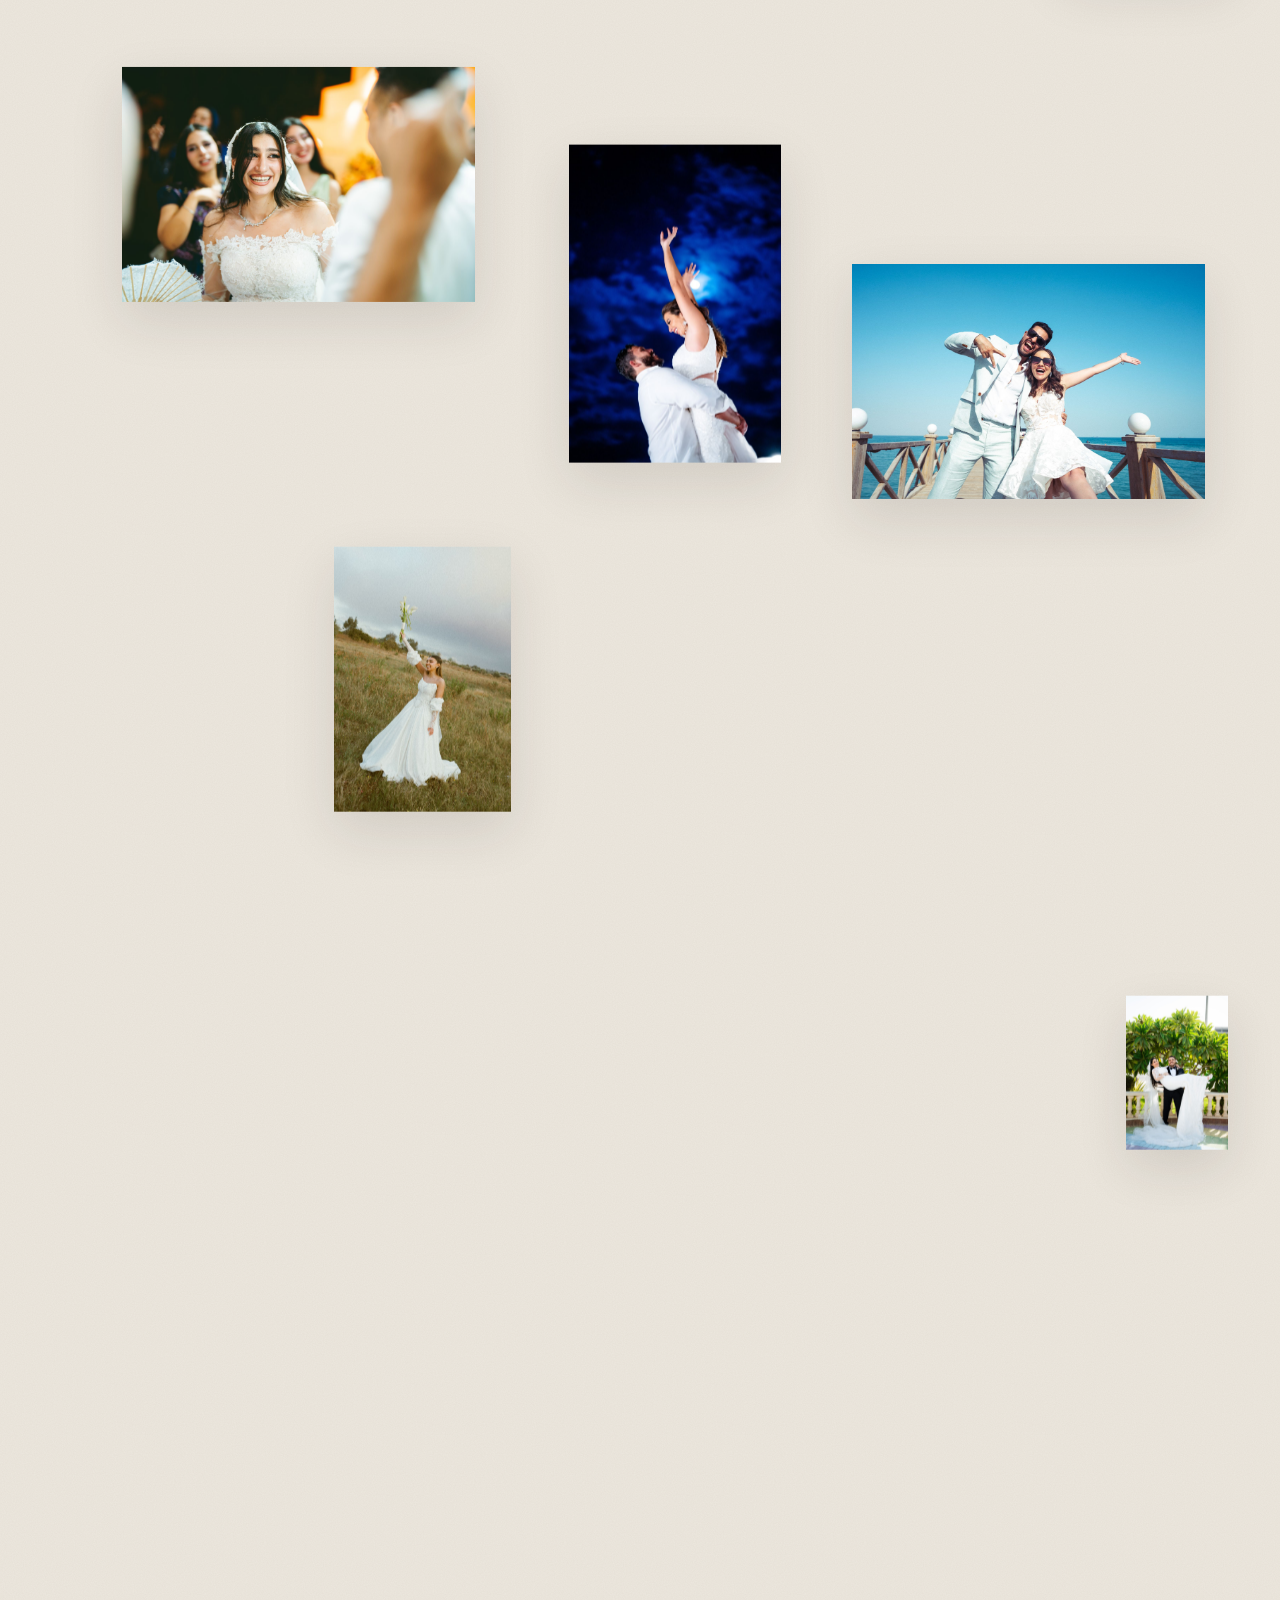
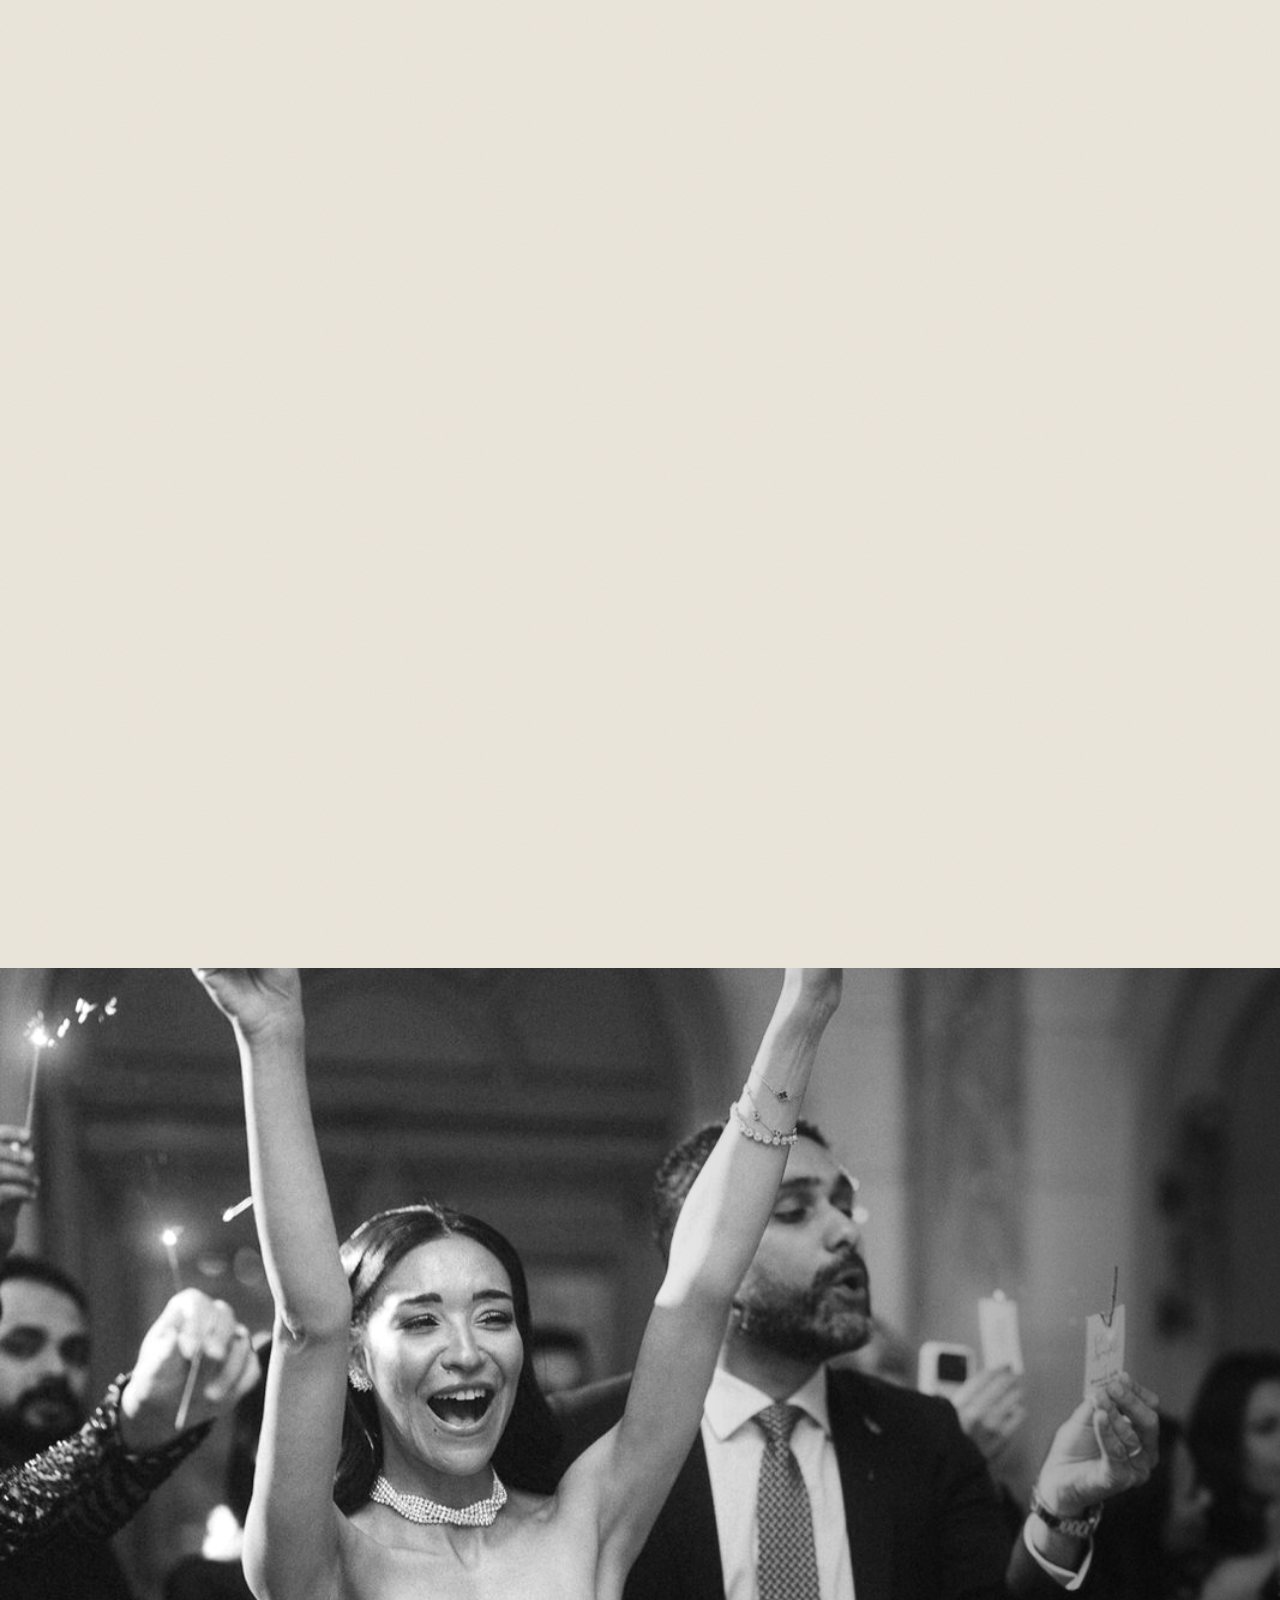
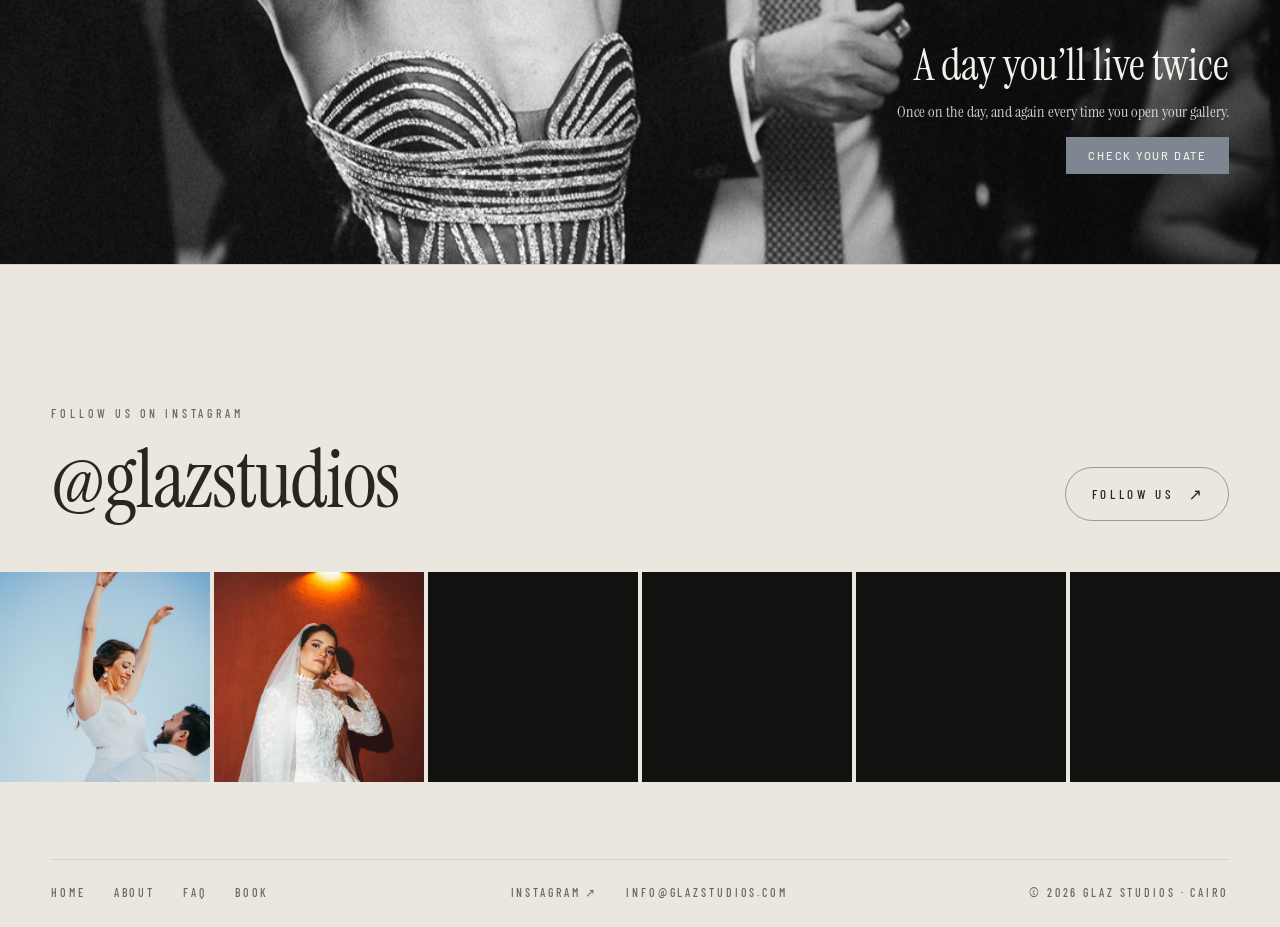
==== commit 127e52db: "Add files via upload" ====
--- a/index.html
+++ b/index.html
@@ -13,7 +13,7 @@
 <link rel="icon" type="image/png" sizes="32x32" href="favicon-32.png">
 <link rel="apple-touch-icon" href="apple-touch-icon.png">
 <link rel="preconnect" href="https://fonts.googleapis.com"><link rel="preconnect" href="https://fonts.gstatic.com" crossorigin>
-<link rel="stylesheet" href="https://fonts.googleapis.com/css2?family=Bodoni+Moda:opsz,wght@6..96,400&family=Cormorant+Garamond:ital,wght@0,300;0,400;1,300;1,400&family=Barlow+Condensed:wght@400;500&family=Barlow:wght@300;400&display=swap">
+<link rel="stylesheet" href="https://fonts.googleapis.com/css2?family=Bodoni+Moda:opsz,wght@6..96,400&family=Cormorant+Garamond:ital,wght@0,300;0,400;1,300;1,400&family=Barlow+Condensed:wght@400;500&family=Barlow:wght@300;400&family=Instrument+Serif:ital@0;1&family=Pinyon+Script&display=swap">
 <script>
 (function () {
   var d = document.documentElement; d.classList.add('js');
@@ -140,22 +140,6 @@
 
 main { position: relative; z-index: 2; background: var(--bg); box-shadow: 0 -60px 120px rgba(0,0,0,.9); }
 
-/* ---------- 01 Work: one photo opens into the grid ---------- */
-.zoom { position: relative; height: 320vh; }
-.zg-stage { position: sticky; top: 0; height: 100svh; overflow: hidden; }
-.zg-grid { position: absolute; left: 50%; top: 50%; display: grid; grid-template-columns: repeat(var(--cols), var(--tw)); grid-auto-rows: var(--th); gap: var(--gap); transform: translate(-50%, -50%); }
-.zg-grid .tile { will-change: transform, opacity; }
-.shot { all: unset; display: block; position: relative; overflow: hidden; cursor: zoom-in; background: var(--panel); }
-.shot img { width: 100%; height: 100%; object-fit: cover; object-position: 50% 35%; transition: transform 1.6s var(--ease); }
-.shot:hover img { transform: scale(1.05); }
-.shot:focus-visible { outline: 1px solid var(--warm); outline-offset: 3px; }
-.zg-main { position: absolute; left: 0; top: 0; width: 100%; height: 100%; z-index: 3; will-change: left, top, width, height; }
-.zg-main::after { content: ''; position: absolute; inset: 0; background: rgba(0,0,0,var(--dim, .35)); pointer-events: none; }
-.zg-title { position: absolute; inset: 0; z-index: 4; display: grid; place-content: center; justify-items: center; text-align: center; gap: 22px; padding: 0 var(--gut); pointer-events: none; }
-.zg-title .kick { color: rgba(241,235,223,.85); }
-.zg-title .h2 { margin: 0; font-size: clamp(54px, 9vw, 150px); text-shadow: 0 6px 60px rgba(0,0,0,.5); }
-.zg-note { position: absolute; z-index: 4; left: var(--gut); right: var(--gut); bottom: 22px; display: flex; justify-content: space-between; gap: 20px; font: 500 11px/1.4 var(--cond); letter-spacing: .24em; color: var(--muted); opacity: 0; }
-
 /* ---------- 02 Your day ---------- */
 .plan { padding: var(--sec) 0; border-top: 1px solid var(--line); }
 .plan .wrap { display: grid; grid-template-columns: 1.05fr .95fr; grid-template-areas: "head phone" "steps phone"; gap: 0 clamp(40px, 7vw, 120px); align-items: start; }
@@ -186,52 +170,105 @@
 .tl small { display: block; color: var(--muted); font-size: 11px; margin-top: 2px; }
 .scr .ex { margin-top: auto; text-align: center; font: 500 10px/1 var(--cond); letter-spacing: .3em; color: #4c4a45; padding-top: 12px; }
 
-/* ---------- 03 Real, over photos drifting up and down ---------- */
-.real { position: relative; overflow: hidden; padding: 34vh 0; }
-.drift { position: absolute; inset: -10% 0; display: flex; gap: clamp(10px, 1.6vw, 22px); padding: 0 clamp(10px, 1.6vw, 22px); }
-.drift .dc { flex: 1; display: grid; gap: clamp(10px, 1.6vw, 22px); align-content: start; will-change: transform; }
-.drift img { width: 100%; aspect-ratio: 4 / 5; object-fit: cover; }
-.real::before { content: ''; position: absolute; inset: 0; z-index: 1; background: radial-gradient(80% 70% at 50% 50%, rgba(0,0,0,.72), rgba(0,0,0,.9)), linear-gradient(180deg, #000, transparent 18%, transparent 82%, #000); }
-.real .wrap { position: relative; z-index: 2; max-width: 1400px; }
-.real .big { font: 300 clamp(38px, 5.6vw, 90px)/1.08 var(--title); letter-spacing: -.012em; color: var(--bright); margin-top: 36px; max-width: 21ch; }
-.real .big .rw { opacity: .16; transition: opacity .35s ease; }
-.real .big .rw.on { opacity: 1; }
-.real .small { color: rgba(216,210,199,.8); max-width: 52ch; margin: 44px 0 0 auto; font-size: 18px; }
-
-/* ---------- Film ---------- */
-.film { position: relative; margin: clamp(90px, 12vw, 170px) 0 0; height: min(56.25vw, 92vh); overflow: hidden; background: #050505; clip-path: inset(var(--cy, 8%) var(--cx, 10%) round 4px); }
-.film video { width: 100%; height: 100%; object-fit: cover; transform: scale(var(--fs, 1.14)); }
-.film::after { content: ''; position: absolute; inset: 0; background: linear-gradient(0deg, rgba(0,0,0,.55), transparent 32%); pointer-events: none; }
-.film .lab { position: absolute; z-index: 2; left: var(--gut); right: var(--gut); bottom: clamp(18px, 3vw, 36px); display: flex; justify-content: space-between; gap: 20px; font: 500 12px/1 var(--cond); letter-spacing: .28em; color: rgba(241,235,223,.85); }
-
-/* ---------- 04 Moments: sideways as you scroll ---------- */
-.hz { position: relative; }
-.hz-stage { position: sticky; top: 0; height: 100svh; overflow: hidden; display: flex; flex-direction: column; justify-content: center; gap: clamp(26px, 4vh, 46px); }
-.hz-track { display: flex; gap: var(--hg); padding: 0 var(--gut); width: max-content; will-change: transform; }
-.hz-card { width: var(--cw); flex: none; }
-.hz-card .shot { height: var(--ch); }
-.hz-card .shot img { width: 118%; max-width: none; margin-left: -9%; transform: translateX(var(--px, 0)); transition: none; }
-
-
-/* ---------- Closing ---------- */
-.end { position: relative; min-height: 100svh; display: grid; place-content: center; justify-items: center; gap: 44px; text-align: center; overflow: hidden; padding: var(--sec) var(--gut); }
-.end .bg { position: absolute; inset: 0; background-size: cover; background-position: 50% 35%; opacity: .34; transform: scale(1.15); transition: transform 3s var(--ease); }
-.end.in .bg { transform: none; }
-.end::before { content: ''; position: absolute; inset: 0; z-index: 1; background: radial-gradient(70% 60% at 50% 50%, rgba(0,0,0,.25), #000 100%); }
-.end > * { position: relative; z-index: 2; }
-.end h2 { font: 300 clamp(60px, 11vw, 190px)/.9 var(--title); letter-spacing: -.025em; color: var(--bright); max-width: 10ch; }
-.end .note { font: 500 12px/1.4 var(--cond); letter-spacing: .3em; color: var(--muted); }
-
-.lb { border: 0; padding: 0; margin: 0; width: 100vw; height: 100dvh; max-width: none; max-height: none; background: rgba(0,0,0,.96); color: var(--text); }
-.lb[open] { display: grid; place-items: center; } .lb::backdrop { background: transparent; }
-.lb img { max-width: 92vw; max-height: 88dvh; width: auto; height: auto; }
-.lb button { position: absolute; background: none; border: 0; color: inherit; cursor: pointer; font: 500 13px var(--cond); letter-spacing: .24em; }
-.lb .x { top: calc(18px + env(safe-area-inset-top)); right: var(--gut); padding: 8px 0; }
-.lb .p, .lb .n { top: 50%; transform: translateY(-50%); font: 300 60px/1 var(--title); padding: 10px 18px; letter-spacing: 0; }
-.lb .p { left: 6px; } .lb .n { right: 6px; }
-.lb .ct { position: absolute; left: var(--gut); top: calc(26px + env(safe-area-inset-top)); font: 500 12px/1 var(--cond); letter-spacing: .24em; color: var(--muted); }
-
-/* ---------- Phones ---------- */
+/* ---------- Paper (everything under the hero) ---------- */
+:root { --paper: #ECE7DE; --ink: #2A2521; --soft: #6E675F; --wine: #6B1F24; --btn: #7E8791; --disp: 'Instrument Serif', 'Cormorant Garamond', Georgia, serif; --script: 'Pinyon Script', 'Snell Roundhand', cursive; }
+main { background: var(--paper); box-shadow: 0 -60px 120px rgba(0,0,0,.6); }
+.paper { background: var(--paper); color: var(--ink); position: relative; }
+.paper::before { content: ''; position: absolute; inset: 0; pointer-events: none; opacity: .5; mix-blend-mode: multiply; background: url("data:image/svg+xml,%3Csvg xmlns='http://www.w3.org/2000/svg' width='300' height='300'%3E%3Cfilter id='n'%3E%3CfeTurbulence type='fractalNoise' baseFrequency='.9' numOctaves='3' stitchTiles='stitch'/%3E%3CfeColorMatrix values='0 0 0 0 .5 0 0 0 0 .45 0 0 0 0 .4 0 0 0 .18 0'/%3E%3C/filter%3E%3Crect width='100%25' height='100%25' filter='url(%23n)'/%3E%3C/svg%3E"); }
+.paper > * { position: relative; }
+.lbl { font: 500 11px/1.6 var(--sans); letter-spacing: .14em; text-transform: uppercase; color: var(--ink); }
+.lbl span { display: block; }
+.wm { position: absolute; font: 400 clamp(90px, 13vw, 220px)/1 var(--script); color: rgba(42,37,33,.06); white-space: nowrap; pointer-events: none; user-select: none; }
+.btn2 { display: inline-block; text-decoration: none; background: var(--btn); color: #F4F1EC; font: 500 11px/1 var(--sans); letter-spacing: .16em; text-transform: uppercase; padding: 13px 22px; transition: background .3s; }
+.btn2:hover { background: var(--ink); }
+.disp { font: 400 clamp(34px, 3.4vw, 54px)/1.05 var(--disp); letter-spacing: -.005em; color: var(--ink); }
+.sub { font: 500 11px/1.6 var(--sans); letter-spacing: .14em; text-transform: uppercase; color: var(--ink); margin-top: 8px; }
+.nav.solid { background: rgba(236,231,222,.9); border-color: rgba(42,37,33,.12); }
+.nav.solid .logo, .nav.solid .links a, .nav.solid .menu { color: var(--ink); }
+.nav.solid .links a.book { border-color: rgba(42,37,33,.4); color: var(--ink); }
+.nav.solid .links a.book:hover { background: var(--ink); color: var(--paper); }
+.nav.open .logo, .nav.open .menu { color: var(--bright); }
+.float { position: absolute; margin: 0; overflow: hidden; box-shadow: 0 20px 50px rgba(42,37,33,.12); will-change: transform; }
+.float img { width: 100%; height: auto; display: block; }
+/* statement */
+.d-intro { min-height: 100svh; padding: 110px var(--gut) 60px; display: grid; place-items: center; overflow: hidden; }
+.d-intro .lbl { position: absolute; left: var(--gut); top: 110px; max-width: 34ch; }
+.d-title { text-align: center; color: var(--wine); position: relative; }
+.d-title .l1 { font: 400 clamp(54px, 7.4vw, 124px)/.9 var(--disp); letter-spacing: -.01em; display: block; }
+.d-title .l1 i { font-style: italic; }
+.d-title .l2 { font: 400 clamp(84px, 12vw, 200px)/.84 var(--disp); letter-spacing: -.02em; display: block; }
+.d-intro .wm.g1 { left: 8%; top: 32%; } .d-intro .wm.g2 { right: 6%; bottom: 20%; }
+.d-intro .float { right: var(--gut); top: 18%; width: clamp(110px, 11vw, 190px); }
+/* frames */
+.strip { display: grid; gap: 10px; padding: 0 10px; }
+.strip figure { margin: 0; height: min(56vw, 92vh); overflow: hidden; position: relative; background: #111; }
+.strip figure img, .strip figure video { position: absolute; left: 0; width: 100%; height: 118%; top: -9%; object-fit: cover; will-change: transform; }
+/* about */
+.d-about { padding: clamp(110px, 14vw, 200px) var(--gut) clamp(60px, 8vw, 110px); overflow: hidden; }
+.d-about .box { max-width: 560px; margin: 0 auto 0 30%; }
+.d-about .wm { left: 8%; top: 40px; }
+.d-about p.t { font: 400 17px/1.75 var(--disp); color: var(--ink); margin: 22px 0 28px; }
+/* hour by hour, on paper */
+.paper .plan { border-top: 0; padding-top: clamp(60px, 8vw, 110px); }
+.paper .plan .kick { color: var(--soft); } .paper .plan .kick .ch { color: var(--wine); }
+.paper .plan .h2 { color: var(--ink); font-family: var(--disp); font-weight: 400; }
+.paper .plan .lede, .paper .steps p { color: var(--soft); }
+.paper .steps li { border-color: rgba(42,37,33,.14); }
+.paper .steps li::before { color: var(--wine); font-family: var(--disp); }
+.paper .steps h3 { color: var(--ink); font-family: var(--disp); }
+/* collage */
+.collage { height: clamp(900px, 115vw, 1500px); margin: 0 var(--gut); position: relative; }
+.collage figure { left: var(--x); top: var(--y); width: var(--w); }
+/* coverage */
+.d-cov { padding: clamp(80px, 10vw, 150px) var(--gut); display: grid; grid-template-columns: minmax(0, .9fr) minmax(0, 1.1fr); gap: clamp(30px, 6vw, 100px); align-items: center; overflow: hidden; }
+.d-cov .pic { margin: 0; aspect-ratio: 4 / 5; overflow: hidden; max-width: 460px; }
+.d-cov .pic img { width: 100%; height: 100%; object-fit: cover; }
+.d-cov ol { list-style: none; padding: 0; margin: 26px 0 30px; display: grid; gap: 4px; counter-reset: c; }
+.d-cov li { counter-increment: c; font: 400 clamp(26px, 2.4vw, 36px)/1.25 var(--script); color: var(--ink); }
+.d-cov li::before { content: counter(c, decimal-leading-zero) '.'; font: 500 11px/1 var(--sans); letter-spacing: .1em; color: var(--soft); margin-right: 10px; vertical-align: middle; }
+.d-cov .float { right: var(--gut); top: 9%; width: clamp(90px, 8vw, 140px); }
+/* doors */
+.doors { display: grid; grid-template-columns: 1fr 1fr; gap: 12px; padding: 0 var(--gut) clamp(90px, 12vw, 170px); }
+.door { position: relative; aspect-ratio: 4 / 5; overflow: hidden; display: block; text-decoration: none; color: #F4F1EC; }
+.door img { width: 100%; height: 100%; object-fit: cover; transition: transform 1.6s var(--ease); }
+.door:hover img { transform: scale(1.05); }
+.door::after { content: ''; position: absolute; inset: 0; background: linear-gradient(180deg, transparent 40%, rgba(0,0,0,.65)); }
+.door div { position: absolute; z-index: 1; left: clamp(18px, 3vw, 40px); right: 18px; bottom: clamp(20px, 3vw, 40px); }
+.door h3 { font: 400 clamp(32px, 3vw, 48px)/1 var(--disp); }
+.door .sub { color: rgba(244,241,236,.85); margin: 10px 0 18px; }
+.door .wm { color: rgba(244,241,236,.18); font-size: clamp(70px, 8vw, 140px); right: 10px; bottom: 30%; z-index: 1; }
+/* closing image */
+.d-end { position: relative; height: min(100svh, 70vw); min-height: 520px; overflow: hidden; color: #F4F1EC; }
+.d-end img { position: absolute; left: 0; width: 100%; height: 120%; top: -10%; object-fit: cover; filter: grayscale(1) contrast(1.05); will-change: transform; }
+.d-end::after { content: ''; position: absolute; inset: 0; background: linear-gradient(90deg, transparent 40%, rgba(0,0,0,.45)); }
+.d-end .txt { position: absolute; z-index: 1; right: var(--gut); bottom: clamp(40px, 8vw, 90px); max-width: 340px; text-align: right; display: grid; justify-items: end; gap: 12px; }
+.d-end h2 { font: 400 clamp(34px, 3.4vw, 54px)/1 var(--disp); }
+.d-end p { font: 400 16px/1.6 var(--disp); color: rgba(244,241,236,.85); }
+/* Instagram + footer on paper */
+.paper-ig .ig { background: var(--paper); border-color: rgba(42,37,33,.12); }
+.paper-ig .ig .kick { color: var(--soft); }
+.paper-ig .ig-head h2 { color: var(--ink); font: 400 clamp(44px, 6.4vw, 104px)/1 var(--disp); }
+.paper-ig .ig .cta.ghost { color: var(--ink); border-color: rgba(42,37,33,.4); }
+.paper-ig .ig .cta.ghost:hover { background: var(--ink); color: var(--paper); }
+.paper-ig .foot { background: var(--paper); padding-top: 0; }
+.paper-ig .fl { color: var(--soft); border-color: rgba(42,37,33,.12); margin-top: 0; }
+.paper-ig .fl a:hover { color: var(--ink); }
+@media (max-width: 760px) {
+  .d-intro { min-height: 86svh; padding-top: 90px; }
+  .d-intro .float { top: 92px; right: var(--gut); width: 84px; }
+  .d-intro .lbl { top: 96px; max-width: 22ch; }
+  .d-title { margin-top: 90px; }
+  .d-title .l1 { font-size: 15vw; } .d-title .l2 { font-size: 24vw; }
+  .strip { gap: 6px; padding: 0 6px; } .strip figure { height: 64vw; }
+  .d-about .box { margin: 0; }
+  .collage { height: 262vw; margin: 0 10px; }
+  .collage figure { left: var(--mx); top: var(--my); width: var(--mw); }
+  .collage figure:nth-child(8) { display: none; }
+  .d-cov { grid-template-columns: 1fr; } .d-cov .pic { max-width: 78%; } .d-cov .float { top: 4%; }
+  .doors { grid-template-columns: 1fr; gap: 10px; }
+  .d-end .txt { left: var(--gut); max-width: none; }
+}
+
 @media (max-width: 760px) {
   body { font-size: 16px; }
   .logo { font-size: 16px; letter-spacing: .26em; }
@@ -270,22 +307,11 @@
   .bars { top: calc(72px + env(safe-area-inset-top)); bottom: auto; }
   .bars .cnt { display: none; }
 
-  .zoom { height: 270vh; }
-  .zg-title .h2 { font-size: clamp(50px, 15vw, 80px); }
-  .zg-note { flex-direction: column; gap: 4px; font-size: 10px; }
   .plan .wrap { grid-template-columns: minmax(0, 1fr); grid-template-areas: "head" "phone" "steps"; }
   .plan .phone-wrap { position: relative; top: 0; margin-top: 56px; }
   .steps { margin-top: 40px; }
   .steps li { grid-template-columns: 54px minmax(0, 1fr); padding: 26px 0 28px; }
   .steps li::before { font-size: 32px; }
-  .real { padding: 26vh 0; }
-  .real .small { margin-left: 0; font-size: 16px; }
-  .film { height: 56.25vw; }
-  .film .lab { font-size: 10px; letter-spacing: .22em; }
-  .end h2 { font-size: clamp(56px, 17vw, 90px); }
-  .end .cta { width: 100%; justify-content: center; }
-  .lb img { max-width: 100vw; max-height: calc(100dvh - 150px); }
-  .lb .p, .lb .n { top: auto; bottom: 24px; transform: none; }
 }
 
 @media (prefers-reduced-motion: reduce) {
@@ -293,16 +319,10 @@
   .grain, .rec::before { animation: none; }
   .js [data-reveal], .js .hero .fade, .js .split .w > span, .js .tl .r, .js .nav { opacity: 1; transform: none; transition: none; }
   .slides { transform: none; } .slide.on .media { transform: none; transition: none; }
-  .zoom { height: auto; } .zg-stage { position: relative; height: auto; padding: 120px 0; }
-  .zg-grid { position: relative; left: auto; top: auto; transform: none; margin: 0 auto; width: max-content; }
-  .zg-main, .zg-title { display: none; } .zg-slot { display: none; }
-  .hz { height: auto !important; } .hz-stage { position: relative; height: auto; padding: 100px 0; }
-  .hz-track { width: auto; overflow-x: auto; }
-  .real .big .rw { opacity: 1; } .film { clip-path: none; } .film video { transform: none; }
 }
 </style>
 </head>
-<body>
+<body class="paper-ig">
 <a class="skip" href="#main">Skip to the page</a>
 <div class="grain" aria-hidden="true"></div>
 <div id="intro" aria-hidden="true"><img src="media/site/glaz-g.png" alt=""><span class="wm">GLAZ STUDIOS</span><span class="ln"></span></div>
@@ -310,7 +330,7 @@
 
 <header class="nav" id="nav">
   <a class="logo" href="./" aria-label="Glaz Studios, home">GLAZ STUDIOS</a>
-  <nav class="links" aria-label="Main"><a href="about">ABOUT</a><a href="faq">FAQ</a><a class="book" href="book">BOOK</a></nav>
+  <nav class="links" aria-label="Main"><a href="./" aria-current="page">HOME</a><a href="about">ABOUT</a><a href="faq">FAQ</a><a class="book" href="book">BOOK</a></nav>
   <button class="menu" id="menu" type="button" aria-expanded="false" aria-controls="sheet"><span id="menu-t">MENU</span><i aria-hidden="true"></i></button>
   <div class="sheet" id="sheet">
     <div class="bgp" id="sheet-bg"></div>
@@ -340,16 +360,27 @@
   <div class="bars fade" style="--d:1.5s"><span class="cnt" id="cnt">01 / 04</span><div class="segs" id="segs"></div><button class="pause" id="pause" type="button" aria-pressed="false" aria-label="Pause the slideshow"><svg viewBox="0 0 24 24" aria-hidden="true"><path class="i-pause" d="M6 4h4v16H6zM14 4h4v16h-4z"/><path class="i-play" d="M7 4l13 8-13 8z"/></svg></button></div>
 </section>
 
-<main id="main">
-  <section class="zoom" id="work" data-sec="work" aria-labelledby="work-h">
-    <div class="zg-stage" id="zg-stage">
-      <div class="zg-grid" id="zg-grid"></div>
-      <div class="zg-main" id="zg-main"></div>
-      <div class="zg-title" id="zg-title">
-        <p class="kick"><span class="ch">01</span><span data-k="work.kicker">Selected work</span></p>
-        <h2 class="h2" id="work-h" data-k="work.title">Recent weddings</h2>
-      </div>
-      <p class="zg-note" id="zg-note"><span data-k="work.note">A few frames from recent weddings. Tap any photo to see it larger.</span><span>GLAZ STUDIOS</span></p>
+<main id="main" class="paper">
+  <section class="d-intro" data-sec="intro" aria-labelledby="d-title">
+    <p class="lbl" data-reveal><span data-k="d.label1">Wedding photography &amp; film</span><span data-k="d.label2">Cairo, and wherever you celebrate</span></p>
+    <span class="wm g1" data-drift="-1" data-k="d.wm1" aria-hidden="true">Real days</span><span class="wm g2" data-drift="1" data-k="d.wm2" aria-hidden="true">forever</span>
+    <h2 class="d-title" id="d-title" data-reveal><span class="l1"><span data-k="d.t1">STORIES</span> <i data-k="d.t2">made from</i></span><span class="l2" data-k="d.t3">REAL DAYS</span></h2>
+    <figure class="float" data-speed="-.14"><img data-img="d.float1" src="media/work/gal-08.jpg" alt=""></figure>
+  </section>
+
+  <section class="strip" data-sec="frames" aria-label="From our weddings">
+    <figure data-media="d.frame1"><img src="media/work/film-01.jpg" alt="" data-in></figure>
+    <figure data-media="work.film"><video src="media/site/packages-bg.mp4" muted autoplay loop playsinline data-in></video></figure>
+    <figure data-media="d.frame3"><img src="media/work/reel-05.jpg" alt="" data-in></figure>
+  </section>
+
+  <section class="d-about" data-sec="real about" aria-labelledby="about-h">
+    <span class="wm" data-drift="1" data-k="d.wm3" aria-hidden="true">Our story</span>
+    <div class="box" data-reveal>
+      <h2 class="disp" id="about-h" data-k="real.big">One team, the whole day</h2>
+      <p class="sub" data-k="real.kicker">Wedding photography and film, kept as it happened</p>
+      <p class="t" data-k="real.small">We photograph and film weddings as one team, from the first hour of getting ready to the last song. We don’t pose you or ask you to do it again; we keep what really happened, the people, the light and the feeling of the day.</p>
+      <a class="btn2" href="about" data-k="d.aboutBtn">About us</a>
     </div>
   </section>
 
@@ -380,30 +411,37 @@
     </ol>
   </div></section>
 
-  <section class="real" id="real" data-sec="real" aria-labelledby="real-h">
-    <div class="drift" id="drift" aria-hidden="true"></div>
-    <div class="wrap">
-      <p class="kick" id="real-h" data-reveal><span class="ch">03</span><span data-k="real.kicker">Real, not staged</span></p>
-      <p class="big" id="realbig" data-k="real.big">We keep your day the way it really happened.</p>
-      <p class="small" data-reveal data-k="real.small">We don’t pose you or ask you to do it again. We follow the whole day, start to end, and catch the moments as they come: the tears, the laughs and the dance floor.</p>
+
+  <section class="collage" data-sec="work" aria-label="Photos">
+    <figure class="float" data-speed="-.06" style="--x:2%;--y:0%;--w:22%;--mx:0%;--my:0%;--mw:46%"><img loading="lazy" data-img="work.photos.0.src" src="media/work/gal-13.jpg" alt=""></figure>
+    <figure class="float" data-speed=".05" style="--x:30%;--y:14%;--w:16%;--mx:54%;--my:9%;--mw:40%"><img loading="lazy" data-img="work.photos.1.src" src="media/work/gal-04.jpg" alt=""></figure>
+    <figure class="float" data-speed="-.1" style="--x:56%;--y:4%;--w:26%;--mx:6%;--my:30%;--mw:62%"><img loading="lazy" data-img="work.photos.2.src" src="media/work/film-02.jpg" alt=""></figure>
+    <figure class="float" data-speed=".08" style="--x:86%;--y:20%;--w:14%;--mx:72%;--my:36%;--mw:28%"><img loading="lazy" data-img="work.photos.3.src" src="media/work/gal-02.jpg" alt=""></figure>
+    <figure class="float" data-speed=".04" style="--x:6%;--y:46%;--w:30%;--mx:22%;--my:54%;--mw:76%"><img loading="lazy" data-img="work.photos.4.src" src="media/work/reel-01.jpg" alt=""></figure>
+    <figure class="float" data-speed="-.08" style="--x:44%;--y:52%;--w:18%;--mx:0%;--my:73%;--mw:40%"><img loading="lazy" data-img="work.photos.5.src" src="media/work/gal-10.jpg" alt=""></figure>
+    <figure class="float" data-speed=".06" style="--x:68%;--y:60%;--w:30%;--mx:48%;--my:77%;--mw:52%"><img loading="lazy" data-img="work.photos.6.src" src="media/work/close-01.jpg" alt=""></figure>
+    <figure class="float" data-speed="-.05" style="--x:24%;--y:78%;--w:15%;--mx:10%;--my:84%;--mw:38%"><img loading="lazy" data-img="work.photos.7.src" src="media/work/gal-16.jpg" alt=""></figure>
+  </section>
+
+  <section class="d-cov" data-sec="coverage" aria-labelledby="cov-h">
+    <figure class="pic" data-reveal><img loading="lazy" data-img="d.covImg" src="media/work/gal-05.jpg" alt=""></figure>
+    <div data-reveal style="--d:.1s">
+      <h2 class="disp" id="cov-h" data-k="d.covTitle">Choose your coverage</h2>
+      <p class="sub" data-k="d.covSub">Real, not staged · from start to end</p>
+      <ol><li data-k="d.cov.0">Photography</li><li data-k="d.cov.1">Cinematography</li><li data-k="d.cov.2">Full coverage in 4K</li><li data-k="d.cov.3">Media coverage</li><li data-k="d.cov.4">Photo booth</li></ol>
+      <a class="btn2" href="book" data-k="d.covBtn">Book your date</a>
     </div>
+    <figure class="float" data-speed="-.1"><img loading="lazy" data-img="d.float2" src="media/work/gal-19.jpg" alt=""></figure>
   </section>
 
-  <div class="film" id="film" data-sec="film"><video id="film-v" muted loop playsinline preload="none" aria-hidden="true"></video><div class="lab"><span>FROM OUR FILMS</span><span class="tc" id="ftc">00:00:00:00</span></div></div>
-
-  <section class="hz" id="moments" aria-label="More weddings">
-    <div class="hz-stage">
-      <div class="hz-track" id="hz-track"></div>
-    </div>
+  <section class="doors" data-sec="doors" aria-label="More about us">
+    <a class="door" href="about" data-reveal><img loading="lazy" data-img="d.door1Img" src="media/work/gal-17.jpg" alt=""><span class="wm" data-k="d.door1Wm" aria-hidden="true">Story</span><div><h3 data-k="d.door1Title">Made to be felt</h3><p class="sub" data-k="d.door1Sub">Who we are and how we work</p><span class="btn2" data-k="d.door1Btn">About us</span></div></a>
+    <a class="door" href="faq" data-reveal style="--d:.1s"><img loading="lazy" data-img="d.door2Img" src="media/work/gal-09.jpg" alt=""><span class="wm" data-k="d.door2Wm" aria-hidden="true">Answers</span><div><h3 data-k="d.door2Title">Before you book</h3><p class="sub" data-k="d.door2Sub">Deposit, delivery, planning your day</p><span class="btn2" data-k="d.door2Btn">Questions</span></div></a>
   </section>
 
-
-  <section class="end" id="book" data-sec="end book" aria-labelledby="end-h">
-    <div class="bg" id="end-bg"></div>
-    <p class="kick" data-reveal><span class="ch">04</span><span>Bookings</span></p>
-    <h2 class="split" id="end-h" data-reveal data-k="end.title">Tell us your date</h2>
-    <a class="cta" href="book" data-reveal style="--d:.3s" data-k="end.cta">CHECK AVAILABILITY</a>
-    <p class="note" data-reveal style="--d:.4s">CAIRO, AND WHEREVER YOU CELEBRATE</p>
+  <section class="d-end" data-sec="end book" aria-labelledby="end-h">
+    <img loading="lazy" data-img="end.image" src="media/work/gal-11.jpg" alt="" data-in>
+    <div class="txt"><h2 id="end-h" data-k="end.title">A day you’ll live twice</h2><p data-k="d.endText">Once on the day, and again every time you open your gallery.</p><a class="btn2" href="book" data-k="end.cta">Check your date</a></div>
   </section>
 </main>
 
@@ -415,16 +453,12 @@
   <div class="ig-grid"><a href="https://www.instagram.com/glazstudios/" target="_blank" rel="noopener" aria-label="Open our Instagram"><img loading="lazy" decoding="async" src="media/work/gal-01.jpg" alt=""><svg viewBox="0 0 24 24" aria-hidden="true"><rect x="3" y="3" width="18" height="18" rx="5"/><circle cx="12" cy="12" r="4.2"/><circle cx="17.4" cy="6.6" r=".6" fill="#fff"/></svg></a><a href="https://www.instagram.com/glazstudios/" target="_blank" rel="noopener" aria-label="Open our Instagram"><img loading="lazy" decoding="async" src="media/work/gal-15.jpg" alt=""><svg viewBox="0 0 24 24" aria-hidden="true"><rect x="3" y="3" width="18" height="18" rx="5"/><circle cx="12" cy="12" r="4.2"/><circle cx="17.4" cy="6.6" r=".6" fill="#fff"/></svg></a><a href="https://www.instagram.com/glazstudios/" target="_blank" rel="noopener" aria-label="Open our Instagram"><img loading="lazy" decoding="async" src="media/work/gal-02.jpg" alt=""><svg viewBox="0 0 24 24" aria-hidden="true"><rect x="3" y="3" width="18" height="18" rx="5"/><circle cx="12" cy="12" r="4.2"/><circle cx="17.4" cy="6.6" r=".6" fill="#fff"/></svg></a><a href="https://www.instagram.com/glazstudios/" target="_blank" rel="noopener" aria-label="Open our Instagram"><img loading="lazy" decoding="async" src="media/work/gal-10.jpg" alt=""><svg viewBox="0 0 24 24" aria-hidden="true"><rect x="3" y="3" width="18" height="18" rx="5"/><circle cx="12" cy="12" r="4.2"/><circle cx="17.4" cy="6.6" r=".6" fill="#fff"/></svg></a><a href="https://www.instagram.com/glazstudios/" target="_blank" rel="noopener" aria-label="Open our Instagram"><img loading="lazy" decoding="async" src="media/work/gal-13.jpg" alt=""><svg viewBox="0 0 24 24" aria-hidden="true"><rect x="3" y="3" width="18" height="18" rx="5"/><circle cx="12" cy="12" r="4.2"/><circle cx="17.4" cy="6.6" r=".6" fill="#fff"/></svg></a><a href="https://www.instagram.com/glazstudios/" target="_blank" rel="noopener" aria-label="Open our Instagram"><img loading="lazy" decoding="async" src="media/work/gal-05.jpg" alt=""><svg viewBox="0 0 24 24" aria-hidden="true"><rect x="3" y="3" width="18" height="18" rx="5"/><circle cx="12" cy="12" r="4.2"/><circle cx="17.4" cy="6.6" r=".6" fill="#fff"/></svg></a></div>
 </section>
 <footer class="foot">
-  <p class="fw" aria-hidden="true">GLAZ STUDIOS</p>
   <div class="fl">
     <nav aria-label="Footer"><a href="./">HOME</a><a href="about">ABOUT</a><a href="faq">FAQ</a><a href="book">BOOK</a></nav>
     <nav aria-label="Contact"><a href="https://www.instagram.com/glazstudios/" target="_blank" rel="noopener">INSTAGRAM ↗</a><a href="mailto:info@glazstudios.com">INFO@GLAZSTUDIOS.COM</a></nav>
     <span>© <span data-yr>2026</span> GLAZ STUDIOS · CAIRO</span>
   </div>
 </footer>
-
-<dialog class="lb" id="lb" aria-label="Photo"><span class="ct" id="lb-ct"></span><img id="lb-img" alt=""><button class="x" id="lb-x" type="button">CLOSE</button><button class="p" id="lb-p" type="button" aria-label="Previous photo">‹</button><button class="n" id="lb-n" type="button" aria-label="Next photo">›</button></dialog>
-
 <script>
 (() => {
   const $ = (s, r = document) => r.querySelector(s), $$ = (s, r = document) => [...r.querySelectorAll(s)];
@@ -448,19 +482,9 @@
 
   // =========================================================
   // Starting content. The dashboard's Website page edits these;
-  // what is published there replaces them.
-  // Hero: each slide is a film (video) or a photo (image).
-  //   image = the photo on computers (wide), mobileImage = the photo on phones (tall).
+  // what is published there replaces them. Every text with data-k,
+  // every photo with data-img and every frame with data-media can be changed.
   // =========================================================
-  const WORK = [
-    ['gal-17', 'The couple, forehead to forehead, by the sea'], ['gal-01', 'The groom lifting the bride against a clear sky'], ['gal-04', 'The bride dancing'],
-    ['gal-08', 'The couple on the beach, the bride holding her bouquet'], ['gal-02', 'The couple under falling confetti'], ['gal-15', 'The bride under a warm lamp in a red room'],
-    ['gal-13', 'The grandfather laughing on the dance floor'], ['gal-16', 'The bride raising her bouquet in a field'], ['gal-10', 'The groom lifting the bride under blue night light'],
-    ['gal-03', 'The bride laughing with her arms up'], ['gal-05', 'The bride at dusk by the water, her veil long behind her'], ['gal-09', 'The couple kissing under a white umbrella, a rainbow above'],
-    ['gal-06', 'The bride and her friend laughing under the lights'], ['gal-19', 'The groom carrying the bride’s veil on the terrace'], ['gal-14', 'The bride dancing with her friends'],
-    ['gal-07', 'A guest in red laughing on the dance floor'], ['gal-12', 'The bride smiling in the garden'], ['gal-11', 'The couple dancing with sparklers'],
-    ['gal-18', 'A guest laughing on the dance floor'], ['gal-20', 'The bride dancing at the party'],
-  ];
   const DEFAULT = {
     hero: { clips: [
       { video: 'media/site/hero-1.mp4', poster: 'media/site/hero-1-poster.jpg' },
@@ -468,29 +492,44 @@
       { video: 'media/site/hero.mp4', poster: 'media/site/hero-poster.jpg' },
       { image: 'media/work/reel-03.jpg', mobileImage: 'media/work/gal-16.jpg' },
     ] },
-    work: { photos: WORK.map(([f, alt]) => ({ src: `media/work/${f}.jpg`, alt })), film: 'media/site/packages-bg.mp4', filmPoster: 'media/site/packages-bg-start.jpg' },
-    end: { image: 'media/work/gal-09.jpg' },
   };
   $$('[data-k]').forEach((el) => setP(DEFAULT, el.dataset.k, el.textContent.trim()));
+  $$('[data-img]').forEach((el) => setP(DEFAULT, el.dataset.img, el.getAttribute('src')));
+  $$('[data-media]').forEach((el) => { const m = el.querySelector('img,video'); setP(DEFAULT, el.dataset.media, m.getAttribute('src')); });
 
   function tidy(c) {
-    if (/black and white/i.test(c.work?.note || '')) c.work.note = DEFAULT.work.note;
-    if (c.work && /^stills$/i.test(c.work.kicker || '')) c.work.kicker = DEFAULT.work.kicker;
     // The old starting films (films only) give way to the new mix of films and photos
     const cl = c.hero?.clips || [];
     if (cl.length && cl.every((x) => /^media\/site\/hero/.test(x?.video || '') && !x.image)) c.hero.clips = clone(DEFAULT.hero.clips);
+    // photos may come as {src, alt} or as plain links
+    if (Array.isArray(c.work?.photos)) c.work.photos = c.work.photos.map((p) => (typeof p === 'string' ? { src: p, alt: '' } : p)).filter((p) => p && p.src);
     return c;
   }
   let C = clone(DEFAULT);
 
-  // ---------- words ----------
-  let words = [];
+  // ---------- words and pictures ----------
   function drawTexts() {
-    $$('[data-k]').forEach((el) => { const v = getP(C, el.dataset.k); if (typeof v === 'string') el.textContent = v; });
+    $$('[data-k]').forEach((el) => { const v = getP(C, el.dataset.k); if (typeof v === 'string' && v.trim()) el.textContent = v; });
     $$('.split').forEach((el) => { el.innerHTML = el.textContent.trim().split(/\s+/).map((w, i) => `<span class="w"><span style="--i:${i}">${esc(w)}</span></span>`).join(' '); });
-    const big = $('#realbig');
-    big.innerHTML = big.textContent.trim().split(/\s+/).map((w) => `<span class="rw">${esc(w)}</span>`).join(' ');
-    words = $$('.rw', big);
+  }
+  function drawPictures() {
+    $$('[data-img]').forEach((el) => {
+      const v = getP(C, el.dataset.img) || getP(DEFAULT, el.dataset.img);
+      const fig = el.closest('figure, .door, section');
+      if (!v) { if (el.closest('.collage')) fig.hidden = true; return; }
+      if (el.closest('.collage')) fig.hidden = false;
+      if (el.getAttribute('src') !== v) el.setAttribute('src', v);
+    });
+    $$('[data-media]').forEach((fig) => {
+      const v = getP(C, fig.dataset.media); const cur = fig.querySelector('img,video');
+      if (!v) { fig.hidden = true; return; } fig.hidden = false;
+      if (cur.getAttribute('src') === v) return;
+      const el = document.createElement(isVid(v) ? 'video' : 'img');
+      if (isVid(v)) Object.assign(el, { muted: true, loop: true, autoplay: !still, playsInline: true }); else el.alt = '';
+      el.setAttribute('src', v); el.setAttribute('data-in', ''); cur.replaceWith(el);
+      if (isVid(v) && !still) el.play().catch(() => {});
+    });
+    const sb = $('#sheet-bg'); const first = getP(C, 'work.photos.0.src'); if (sb && first) sb.style.backgroundImage = url(first);
   }
 
   // =========================================================
@@ -567,79 +606,10 @@
   hero.addEventListener('touchend', (e) => { if (sx == null) return; const dx = e.changedTouches[0].clientX - sx, dy = e.changedTouches[0].clientY - sy; if (Math.abs(dx) > 50 && Math.abs(dx) > Math.abs(dy)) show(si + (dx < 0 ? 1 : -1)); sx = null; });
   new IntersectionObserver((es) => { heroSeen = es[0].isIntersecting; const v = vidOf(si); if (v) heroSeen && playing ? v.play().catch(() => {}) : v.pause(); }).observe(hero);
 
-  const t0 = performance.now(), tcs = [$('#tc'), $('#ftc')];
+  const t0 = performance.now(), tcs = [$('#tc')].filter(Boolean);
   const tcText = (ms) => { const f = Math.floor(ms / (1000 / 24)); const s = Math.floor(f / 24); return `${pad(Math.floor(s / 3600))}:${pad(Math.floor(s / 60) % 60)}:${pad(s % 60)}:${pad(f % 24)}`; };
   setInterval(() => { const t = tcText(performance.now() - t0); tcs.forEach((el) => { el.textContent = t; }); }, 84);
 
-  // =========================================================
-  // WORK — one photo fills the screen, then the grid gathers around it
-  // =========================================================
-  let photos = [], tiles = [], slot = null, zl = null;
-  const zoomSec = $('#work'), stage = $('#zg-stage'), grid = $('#zg-grid'), zMain = $('#zg-main'), zTitle = $('#zg-title'), zNote = $('#zg-note');
-  const shot = (p, i, lazy = true) => `<button class="shot" type="button" data-i="${i}" aria-label="${esc(p.alt || 'Open photo')}"><img ${lazy ? 'loading="lazy" ' : ''}decoding="async" src="${esc(p.src)}" alt="${esc(p.alt || '')}"></button>`;
-  const pick = (i) => (photos.length ? photos[((i % photos.length) + photos.length) % photos.length] : null);
-  function drawWork() {
-    photos = (C.work?.photos || []).filter((p) => p && p.src);
-    const phone = phoneMQ.matches, cols = phone ? 3 : 5, rows = phone ? 4 : 3, center = phone ? 4 : 7;
-    grid.style.setProperty('--cols', cols);
-    let html = '', k = 1;
-    for (let n = 0; n < cols * rows; n++) {
-      if (n === center) { html += '<div class="zg-slot"></div>'; continue; }
-      const idx = k++ % Math.max(1, photos.length);
-      html += photos.length ? `<div class="tile">${shot(photos[idx], idx, false)}</div>` : '<div class="tile"></div>';
-    }
-    grid.innerHTML = html;
-    zMain.innerHTML = photos.length ? shot(photos[0], 0, false) : '';
-    zoomSec.style.display = photos.length ? '' : 'none';
-    // photos drifting behind "Real, not staged"
-    const dc = phone ? 2 : 4;
-    $('#drift').innerHTML = Array.from({ length: dc }, (_, c) => `<div class="dc" data-dir="${c % 2 ? 1 : -1}">${Array.from({ length: 5 }, (_, r) => { const p = pick(c * 5 + r + 3); return p ? `<img loading="lazy" decoding="async" src="${esc(p.src)}" alt="">` : ''; }).join('')}</div>`).join('');
-    // moments, sideways
-    const start = phone ? 12 : 12, count = Math.min(8, photos.length);
-    $('#hz-track').innerHTML = Array.from({ length: count }, (_, n) => { const i = (start + n) % photos.length, p = photos[i]; return `<div class="hz-card">${shot(p, i)}</div>`; }).join('');
-    $('#moments').style.display = count ? '' : 'none';
-    // film
-    const fv = $('#film-v');
-    $('#film').style.display = C.work?.film ? '' : 'none';
-    if ((C.work?.film || '') !== (fv.dataset.src || '')) { fv.pause(); fv.removeAttribute('src'); fv.poster = C.work?.filmPoster || ''; fv.dataset.src = C.work?.film || ''; fv.load(); if (filmNear) loadFilm(); }
-    const endImg = C.end?.image || pick(11)?.src || '';
-    $('#end-bg').style.backgroundImage = endImg ? url(endImg) : 'none';
-    $('#sheet-bg').style.backgroundImage = photos[0] ? url(photos[0].src) : 'none';
-    layout();
-  }
-  function layout() {
-    const phone = phoneMQ.matches, W = stage.clientWidth, H = stage.clientHeight;
-    const cols = phone ? 3 : 5, rows = phone ? 4 : 3, g = phone ? 8 : 14;
-    let tw, th;
-    if (phone) { tw = (W - 32 - 2 * g) / 3; th = tw * 1.25; const maxH = H * .72; if (rows * th + (rows - 1) * g > maxH) { th = (maxH - (rows - 1) * g) / rows; tw = th * .8; } }
-    else { th = (H * .8 - 2 * g) / 3; tw = th * .8; const maxW = W * .9; if (cols * tw + (cols - 1) * g > maxW) { tw = (maxW - (cols - 1) * g) / cols; th = tw * 1.25; } }
-    grid.style.setProperty('--tw', `${tw}px`); grid.style.setProperty('--th', `${th}px`); grid.style.setProperty('--gap', `${g}px`);
-    const gr = grid.getBoundingClientRect(), sr = stage.getBoundingClientRect();
-    const gx = gr.left + gr.width / 2, gy = gr.top + gr.height / 2;
-    const s = $('.zg-slot', grid);
-    if (s) { const r = s.getBoundingClientRect(); slot = { x: r.left - sr.left, y: r.top - sr.top, w: r.width, h: r.height }; }
-    let maxD = 1;
-    tiles = $$('.tile', grid).map((el) => { el.style.transform = ''; const r = el.getBoundingClientRect(); const dx = r.left + r.width / 2 - gx, dy = r.top + r.height / 2 - gy; const d = Math.hypot(dx, dy); maxD = Math.max(maxD, d); return { el, dx, dy, d }; });
-    tiles.forEach((t) => { t.d /= maxD; });
-    zl = { W, H };
-    frame();
-  }
-
-  // films play only near the screen
-  let filmNear = false;
-  const loadFilm = () => { const fv = $('#film-v'); if (fv.dataset.src && !fv.getAttribute('src')) fv.src = fv.dataset.src; if (!still) fv.play().catch(() => {}); };
-  new IntersectionObserver((es) => { filmNear = es[0].isIntersecting; filmNear ? loadFilm() : $('#film-v').pause(); }, { rootMargin: '300px 0px' }).observe($('#film'));
-
-  // lightbox
-  const lb = $('#lb'), lbImg = $('#lb-img'); let li = 0;
-  const open = (i) => { li = (i + photos.length) % photos.length; lbImg.src = photos[li].src; lbImg.alt = photos[li].alt || ''; $('#lb-ct').textContent = `${pad(li + 1)} / ${pad(photos.length)}`; };
-  $('#main').addEventListener('click', (e) => { const s = e.target.closest('.shot'); if (!s) return; open(Number(s.dataset.i)); lb.showModal(); });
-  $('#lb-x').onclick = () => lb.close(); $('#lb-p').onclick = () => open(li - 1); $('#lb-n').onclick = () => open(li + 1);
-  lb.addEventListener('click', (e) => { if (e.target === lb) lb.close(); });
-  lb.addEventListener('keydown', (e) => { if (e.key === 'ArrowLeft') open(li - 1); if (e.key === 'ArrowRight') open(li + 1); });
-  let tx = null;
-  lb.addEventListener('touchstart', (e) => { tx = e.touches[0].clientX; }, { passive: true });
-  lb.addEventListener('touchend', (e) => { if (tx == null) return; const dx = e.changedTouches[0].clientX - tx; if (Math.abs(dx) > 50) open(li + (dx < 0 ? 1 : -1)); tx = null; });
 
   // the phone in "Your day": the day plays hour by hour
   const tl = $('#tl'), tlRows = $$('.r', tl); let tlAt = -1, tlTimer = 0;
@@ -650,20 +620,13 @@
   if (still) tl.classList.add('go');
 
   const rio = new IntersectionObserver((es) => es.forEach((e) => { if (e.isIntersecting) { e.target.classList.add('in'); rio.unobserve(e.target); } }), { rootMargin: '0px 0px -12% 0px' });
-  const watchReveals = () => { $$('[data-reveal]:not(.in), .end:not(.in)').forEach((el) => rio.observe(el)); };
+  const watchReveals = () => { $$('[data-reveal]:not(.in)').forEach((el) => rio.observe(el)); };
 
   // =========================================================
   // Scroll-linked motion
   // =========================================================
-  const nav = $('#nav'), copy = $('#copy'), steps = $('#steps'), realSec = $('#real'), film = $('#film'), hzSec = $('#moments'), hzTrack = $('#hz-track');
-  let lastY = scrollY, ticking = false, hzLen = 0;
-  function layoutHz() {
-    const phone = phoneMQ.matches, vh = innerHeight;
-    const ch = phone ? Math.min(vh * .62, 520) : Math.min(vh * .74, 760), cw = ch * .8, hg = phone ? 14 : 26;
-    hzTrack.style.setProperty('--ch', `${ch}px`); hzTrack.style.setProperty('--cw', `${cw}px`); hzTrack.style.setProperty('--hg', `${hg}px`);
-    hzLen = Math.max(0, hzTrack.scrollWidth - innerWidth);
-    hzSec.style.height = still ? '' : `${vh + hzLen}px`;
-  }
+  const nav = $('#nav'), copy = $('#copy'), steps = $('#steps');
+  let lastY = scrollY, ticking = false;
   function frame() {
     ticking = false;
     const y = scrollY, vh = innerHeight, hb = hero.offsetHeight, phone = phoneMQ.matches;
@@ -673,49 +636,21 @@
     if (still) return;
     // hero sinks back as the page rises over it
     if (y < hb * 1.1) { const p = clamp(y / hb); slidesEl.style.transform = root.classList.contains('ready') ? `scale(${1 - p * .07})` : ''; slidesEl.style.opacity = String(1 - p * .6); copy.style.transform = `translateY(${-p * 80}px)`; copy.style.opacity = String(1 - p * 1.4); }
-    // work: the photo shrinks into the grid while the others fly in
-    const zr = zoomSec.getBoundingClientRect();
-    if (zl && slot && zr.top < vh && zr.bottom > 0) {
-      const p = clamp(-zr.top / (zr.height - stage.clientHeight));
-      const e = ease(clamp((p - .06) / .5));
-      const sl = $('.zg-slot', grid), sr0 = stage.getBoundingClientRect();
-      if (sl) { const r = sl.getBoundingClientRect(); slot = { x: r.left - sr0.left, y: r.top - sr0.top, w: r.width, h: r.height }; zl = { W: stage.clientWidth, H: stage.clientHeight }; }
-      const L = (a, b) => a + (b - a) * e;
-      Object.assign(zMain.style, { left: `${L(0, slot.x)}px`, top: `${L(0, slot.y)}px`, width: `${L(zl.W, slot.w)}px`, height: `${L(zl.H, slot.h)}px` });
-      zMain.style.setProperty('--dim', String(.4 * (1 - e)));
-      tiles.forEach((t) => { const l = clamp((e - t.d * .35) / .65), k = 1 - l; t.el.style.transform = l >= 1 ? 'none' : `translate3d(${t.dx * k * 1.25}px, ${t.dy * k * 1.25 + k * 80}px, 0) scale(${.7 + .3 * l})`; t.el.style.opacity = String(l); });
-      zTitle.style.opacity = String(1 - clamp(e * 2.6)); zTitle.style.transform = `translateY(${-e * 60}px) scale(${1 - e * .1})`;
-      zNote.style.opacity = String(clamp((p - .72) / .14));
-    }
     // "Your day": the step in the middle of the screen is lit
     if (!phone) {
       const sr = steps.getBoundingClientRect();
       if (sr.top < vh && sr.bottom > 0) { steps.classList.add('live'); let best = 0, bd = 1e9; const lis = $$('li', steps); lis.forEach((li, i) => { const r = li.getBoundingClientRect(); const d = Math.abs(r.top + r.height / 2 - vh * .5); if (d < bd) { bd = d; best = i; } }); lis.forEach((li, i) => li.classList.toggle('act', i === best)); }
     } else steps.classList.remove('live');
-    // "Real": photos drift up and down, words light up
-    const rr = realSec.getBoundingClientRect();
-    if (rr.top < vh && rr.bottom > 0) {
-      const p = clamp((vh - rr.top) / (rr.height + vh));
-      $$('.dc', realSec).forEach((c) => { c.style.transform = `translate3d(0, ${(p - .5) * Number(c.dataset.dir) * rr.height * .32}px, 0)`; });
-      const q = clamp((vh * .78 - rr.top) / (rr.height * .55)), n = Math.round(q * words.length);
-      words.forEach((w, i) => w.classList.toggle('on', i < n));
-    }
-    // film opens to the full width
-    const fr = film.getBoundingClientRect();
-    if (fr.top < vh && fr.bottom > 0) { const p = clamp((vh - fr.top) / (vh * .85)); film.style.setProperty('--cx', `${(1 - p) * (phone ? 5 : 10)}%`); film.style.setProperty('--cy', `${(1 - p) * (phone ? 4 : 9)}%`); film.style.setProperty('--fs', String(1.14 - p * .14)); }
-    // moments: sideways
-    const hr = hzSec.getBoundingClientRect();
-    if (hr.top < vh && hr.bottom > 0 && hzLen) {
-      const p = clamp(-hr.top / (hr.height - vh));
-      hzTrack.style.transform = `translate3d(${-p * hzLen}px, 0, 0)`;
-      const cards = $$('.hz-card', hzTrack);
-      cards.forEach((c) => { const r = c.getBoundingClientRect(); const o = (r.left + r.width / 2 - innerWidth / 2) / innerWidth; c.style.setProperty('--px', `${-o * 7}%`); });
-    }
+    // photos float at different speeds
+    $$('[data-speed]').forEach((el) => { const r = el.parentElement.getBoundingClientRect(); if (r.bottom < -200 || r.top > vh + 200) return; const o = el.getBoundingClientRect().top - (parseFloat(el.dataset.ty) || 0) + el.offsetHeight / 2 - vh / 2; const ty = -o * Number(el.dataset.speed) * (phone ? .45 : 1); el.dataset.ty = ty; el.style.transform = `translate3d(0, ${ty}px, 0)`; });
+    // pictures move slowly inside their frames
+    $$('[data-in]').forEach((el) => { const r = el.parentElement.getBoundingClientRect(); if (r.bottom < 0 || r.top > vh) return; const p = (r.top + r.height / 2 - vh / 2) / vh; el.style.transform = `translate3d(0, ${p * -8}%, 0)`; });
+    // handwriting drifts sideways
+    $$('[data-drift]').forEach((el) => { const r = el.getBoundingClientRect(); if (r.bottom < 0 || r.top > vh) return; el.style.transform = `translateX(${(r.top - vh / 2) * .08 * Number(el.dataset.drift)}px)`; });
   }
   const onScroll = () => { if (!ticking) { ticking = true; requestAnimationFrame(frame); } };
   addEventListener('scroll', onScroll, { passive: true });
-  let rt = 0; addEventListener('resize', () => { clearTimeout(rt); rt = setTimeout(() => { layout(); layoutHz(); onScroll(); }, 120); });
-
+  addEventListener('resize', onScroll);
 
   // phone menu
   const menu = $('#menu');
@@ -739,9 +674,9 @@
   addEventListener('pageshow', (e) => { if (e.persisted) root.classList.remove('leaving'); });
 
   function render() {
-    drawTexts(); drawHero(); drawWork(); layoutHz();
+    drawTexts(); drawPictures(); drawHero();
     watchReveals();
-    if (PREVIEW || still) $$('[data-reveal], .split, .end').forEach((el) => el.classList.add('in'));
+    if (PREVIEW || still) $$('[data-reveal], .split').forEach((el) => el.classList.add('in'));
     frame();
   }
   phoneMQ.addEventListener('change', () => { heroKey = ''; render(); });
@@ -784,7 +719,7 @@
     go(c);
     if (c === undefined) pub.then((late) => { if (late && drawn && !PREVIEW) { C = tidy(merge(clone(DEFAULT), late)); render(); } });
   });
-  addEventListener('load', () => { layout(); layoutHz(); onScroll(); });
+  addEventListener('load', onScroll);
 })();
 </script>
 </body>
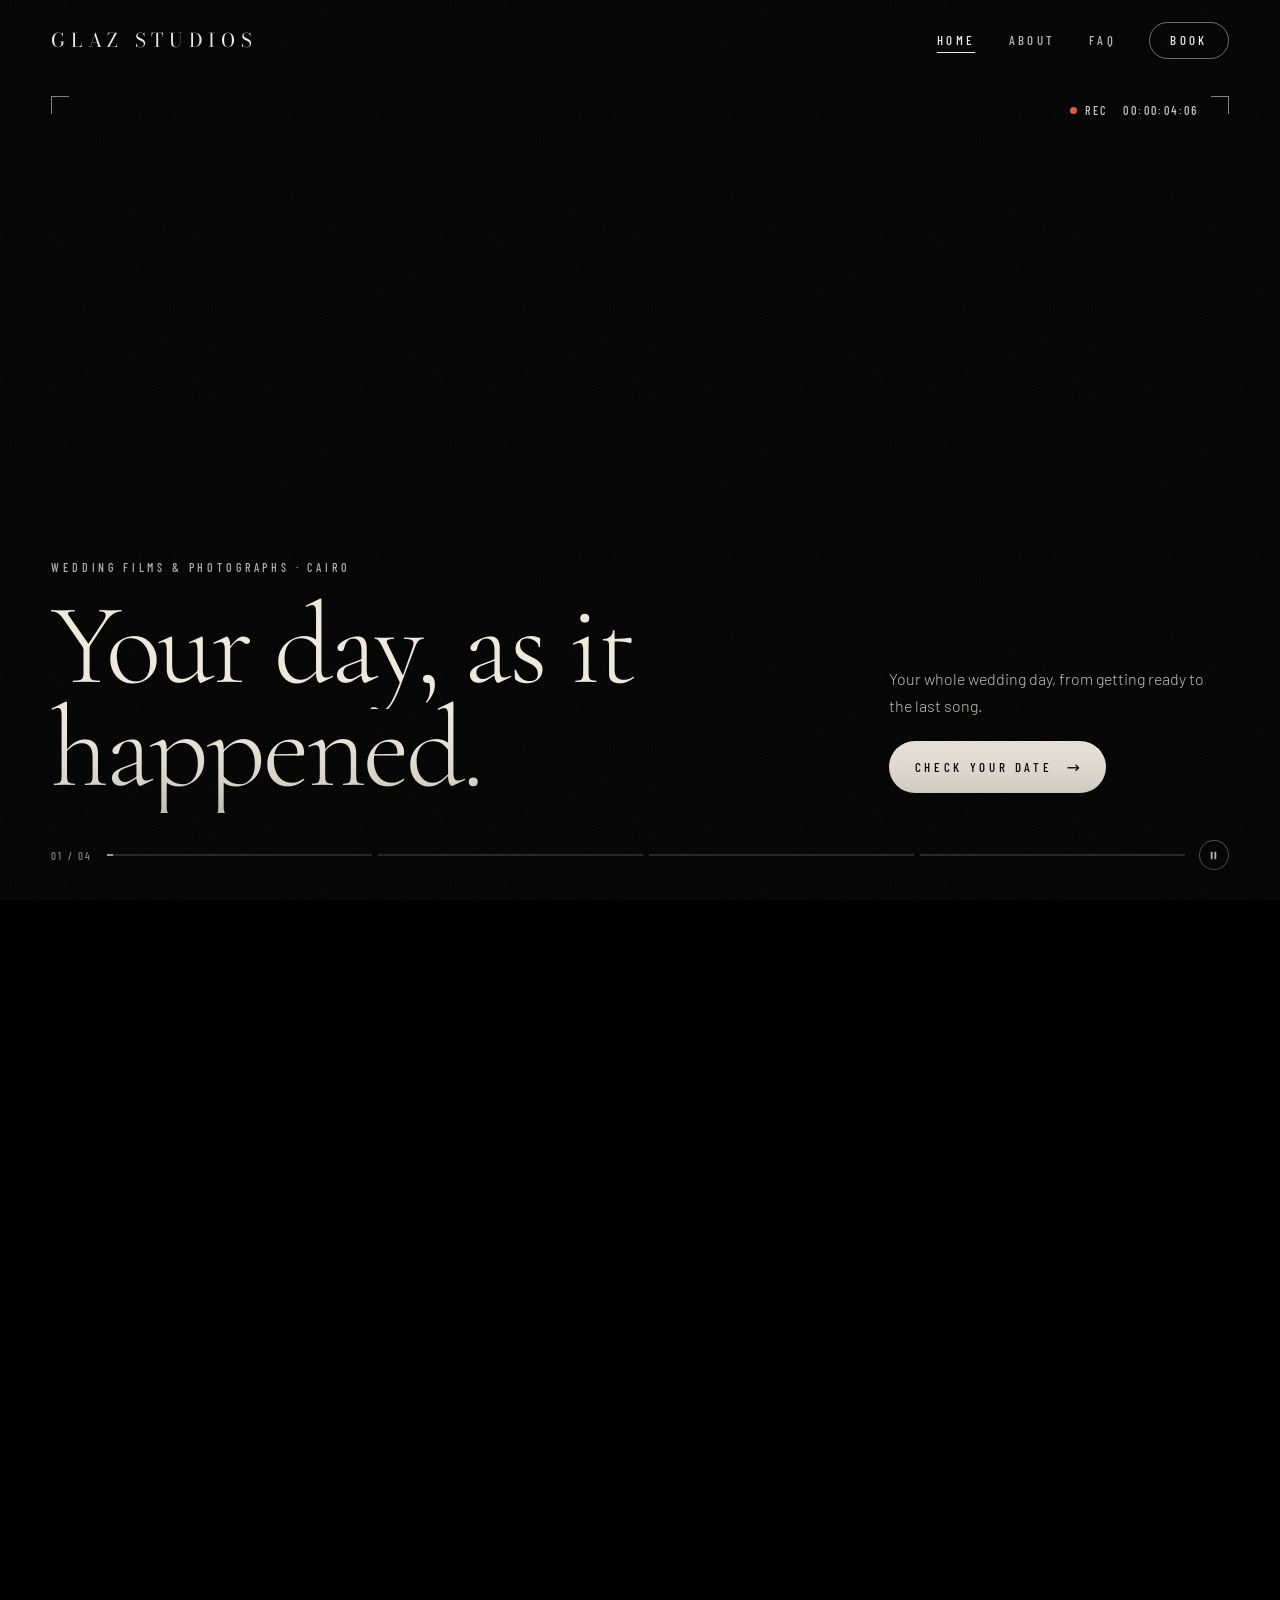
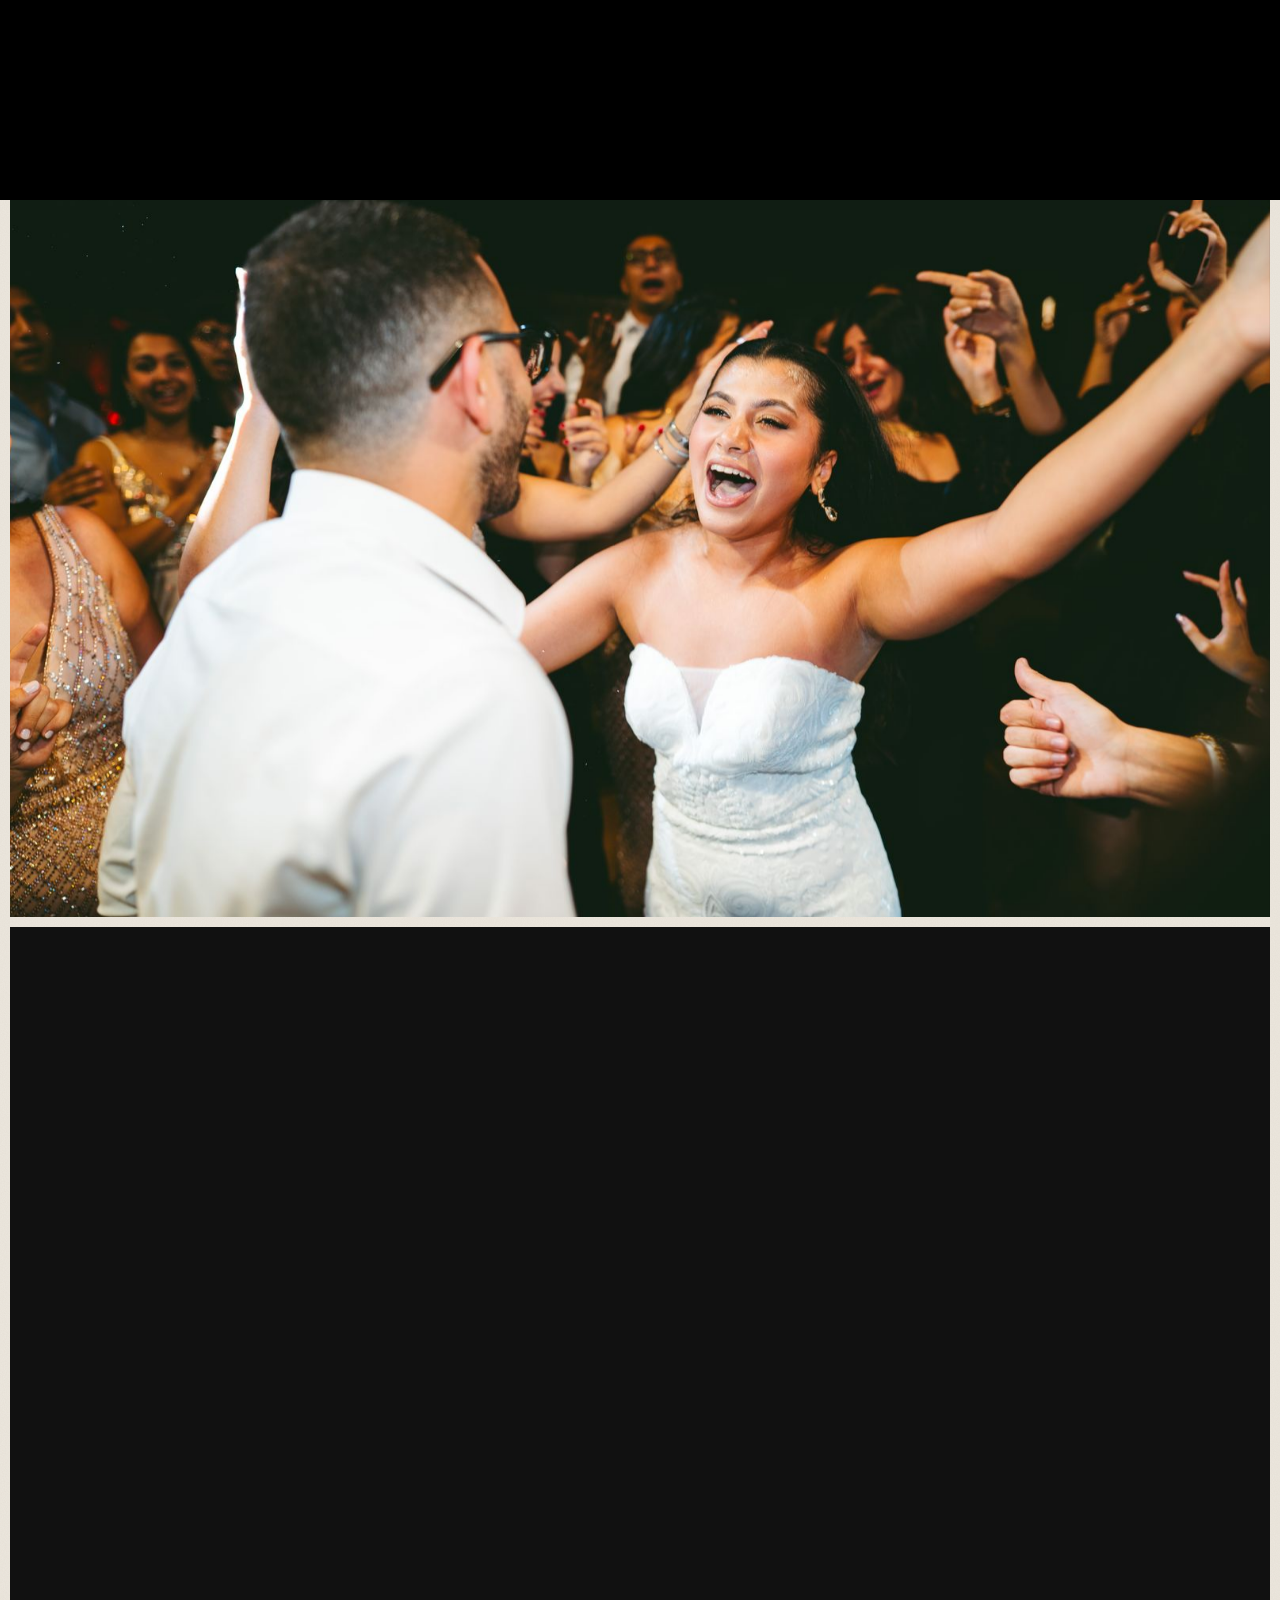
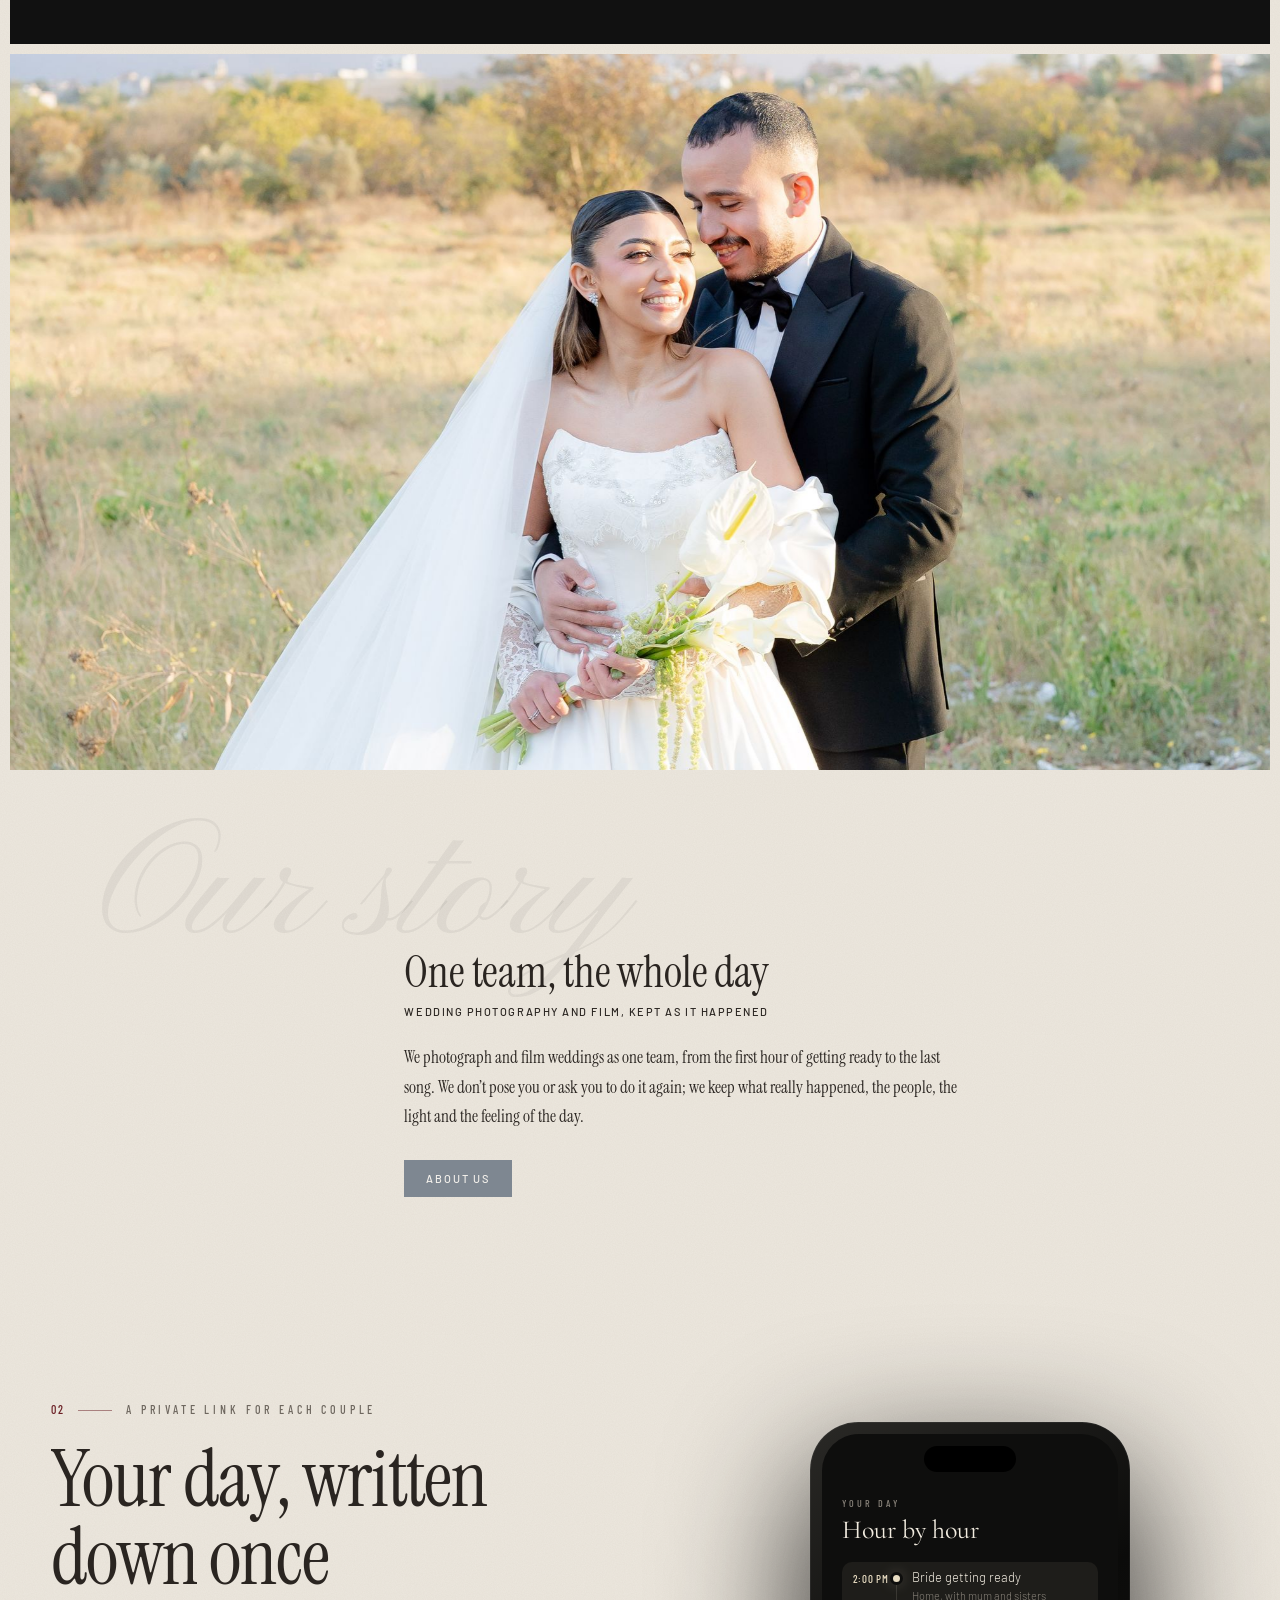
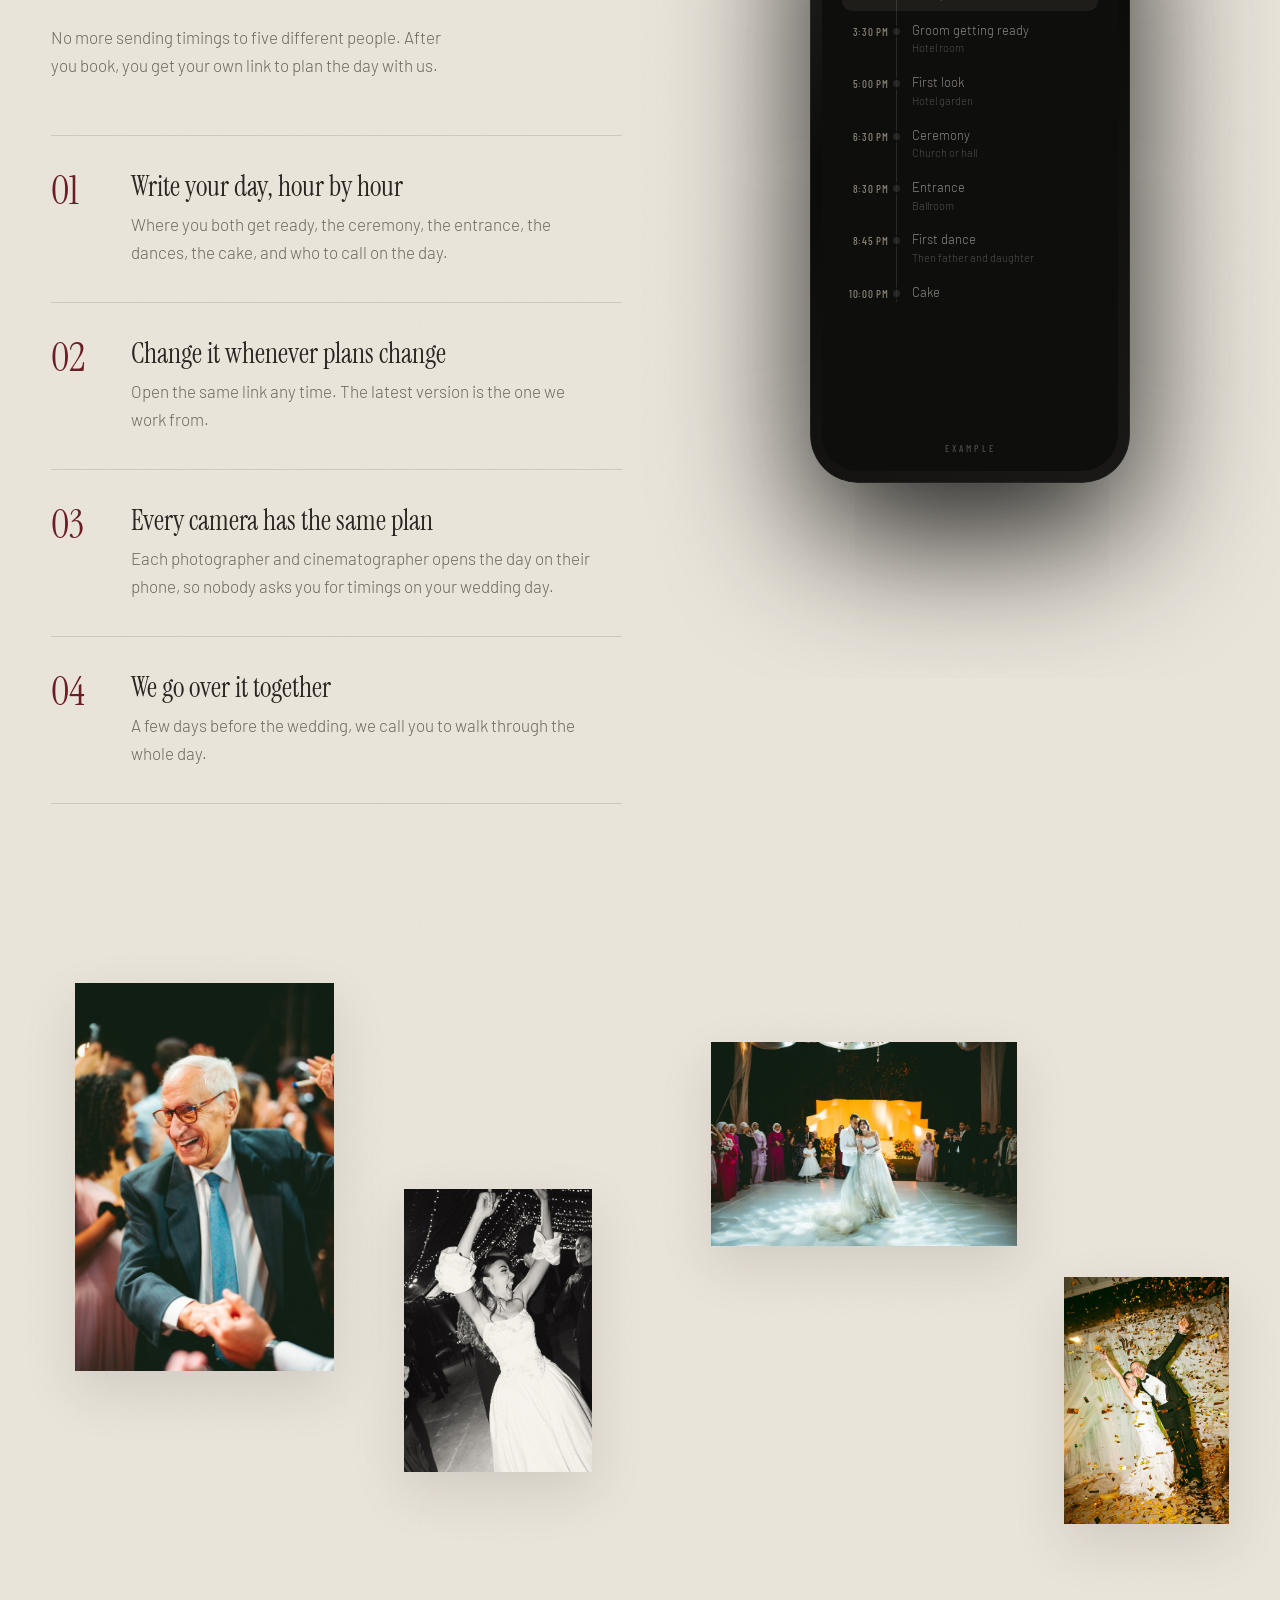
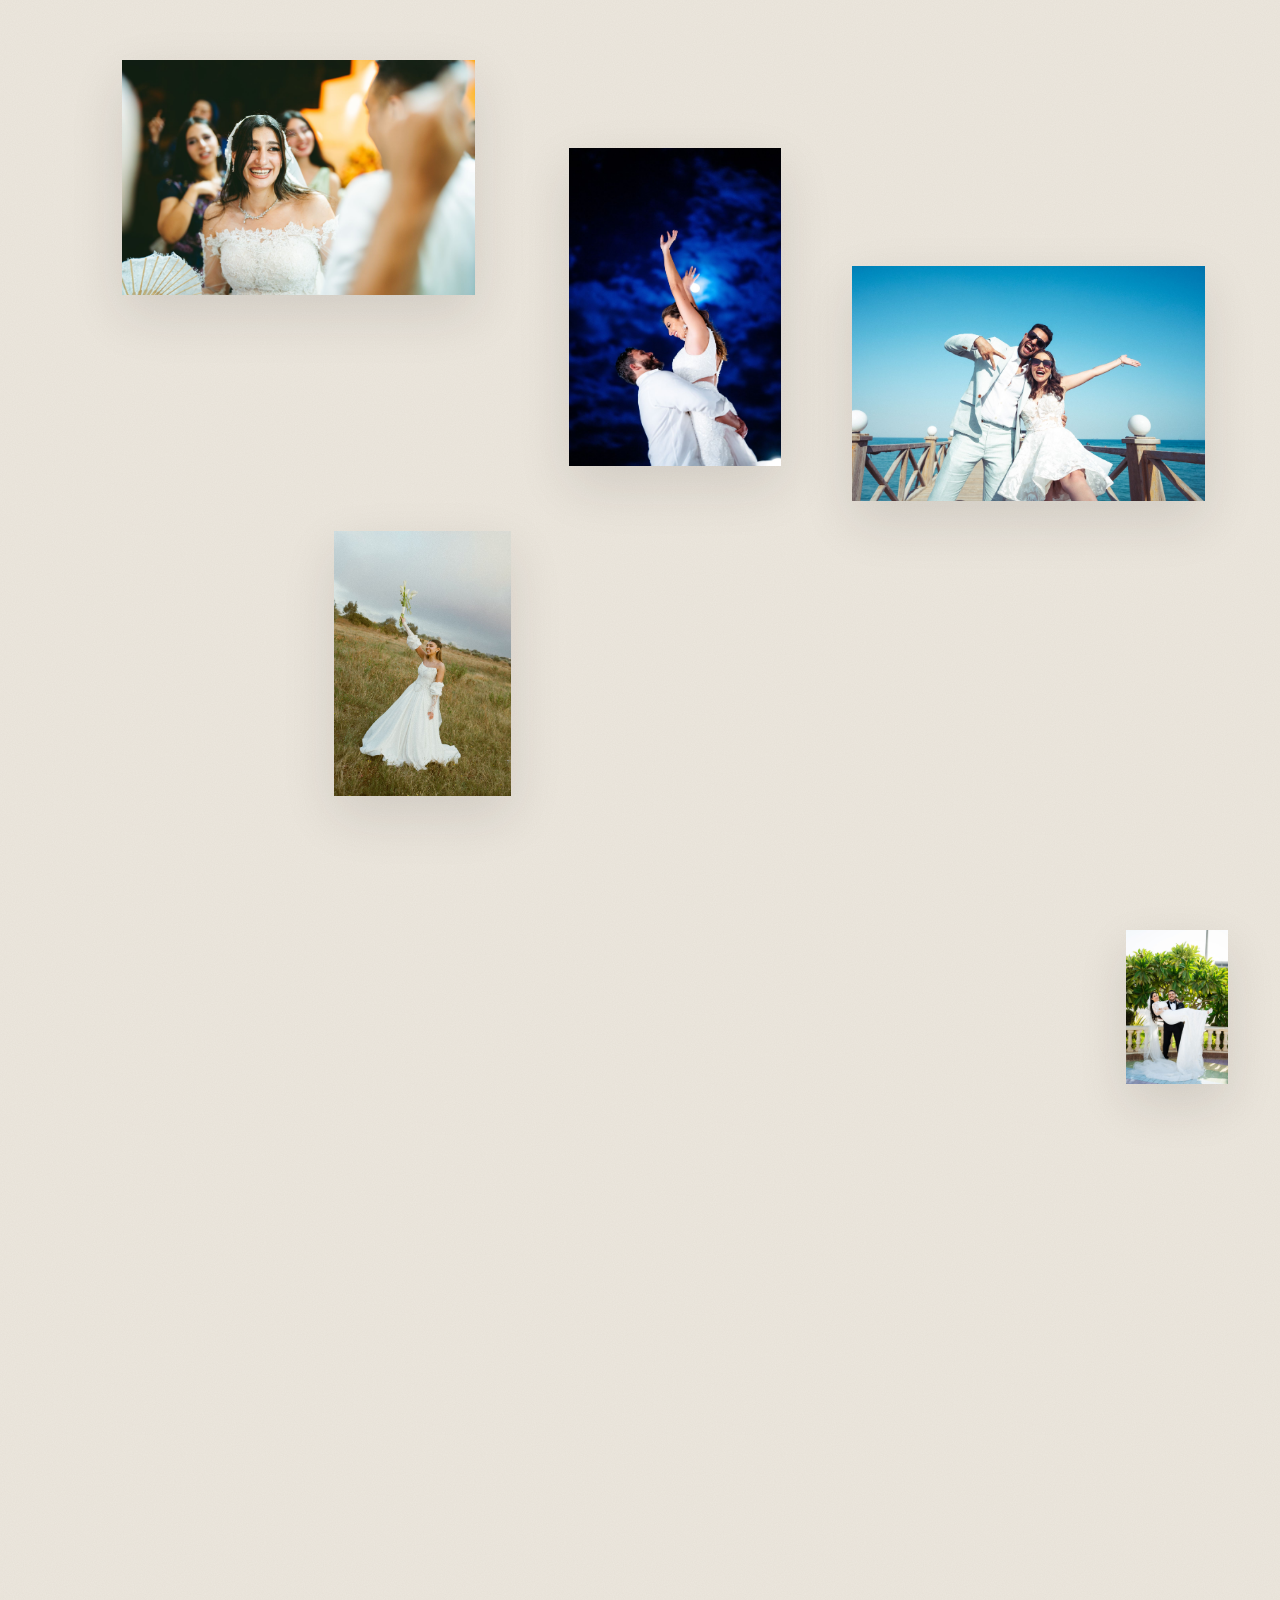
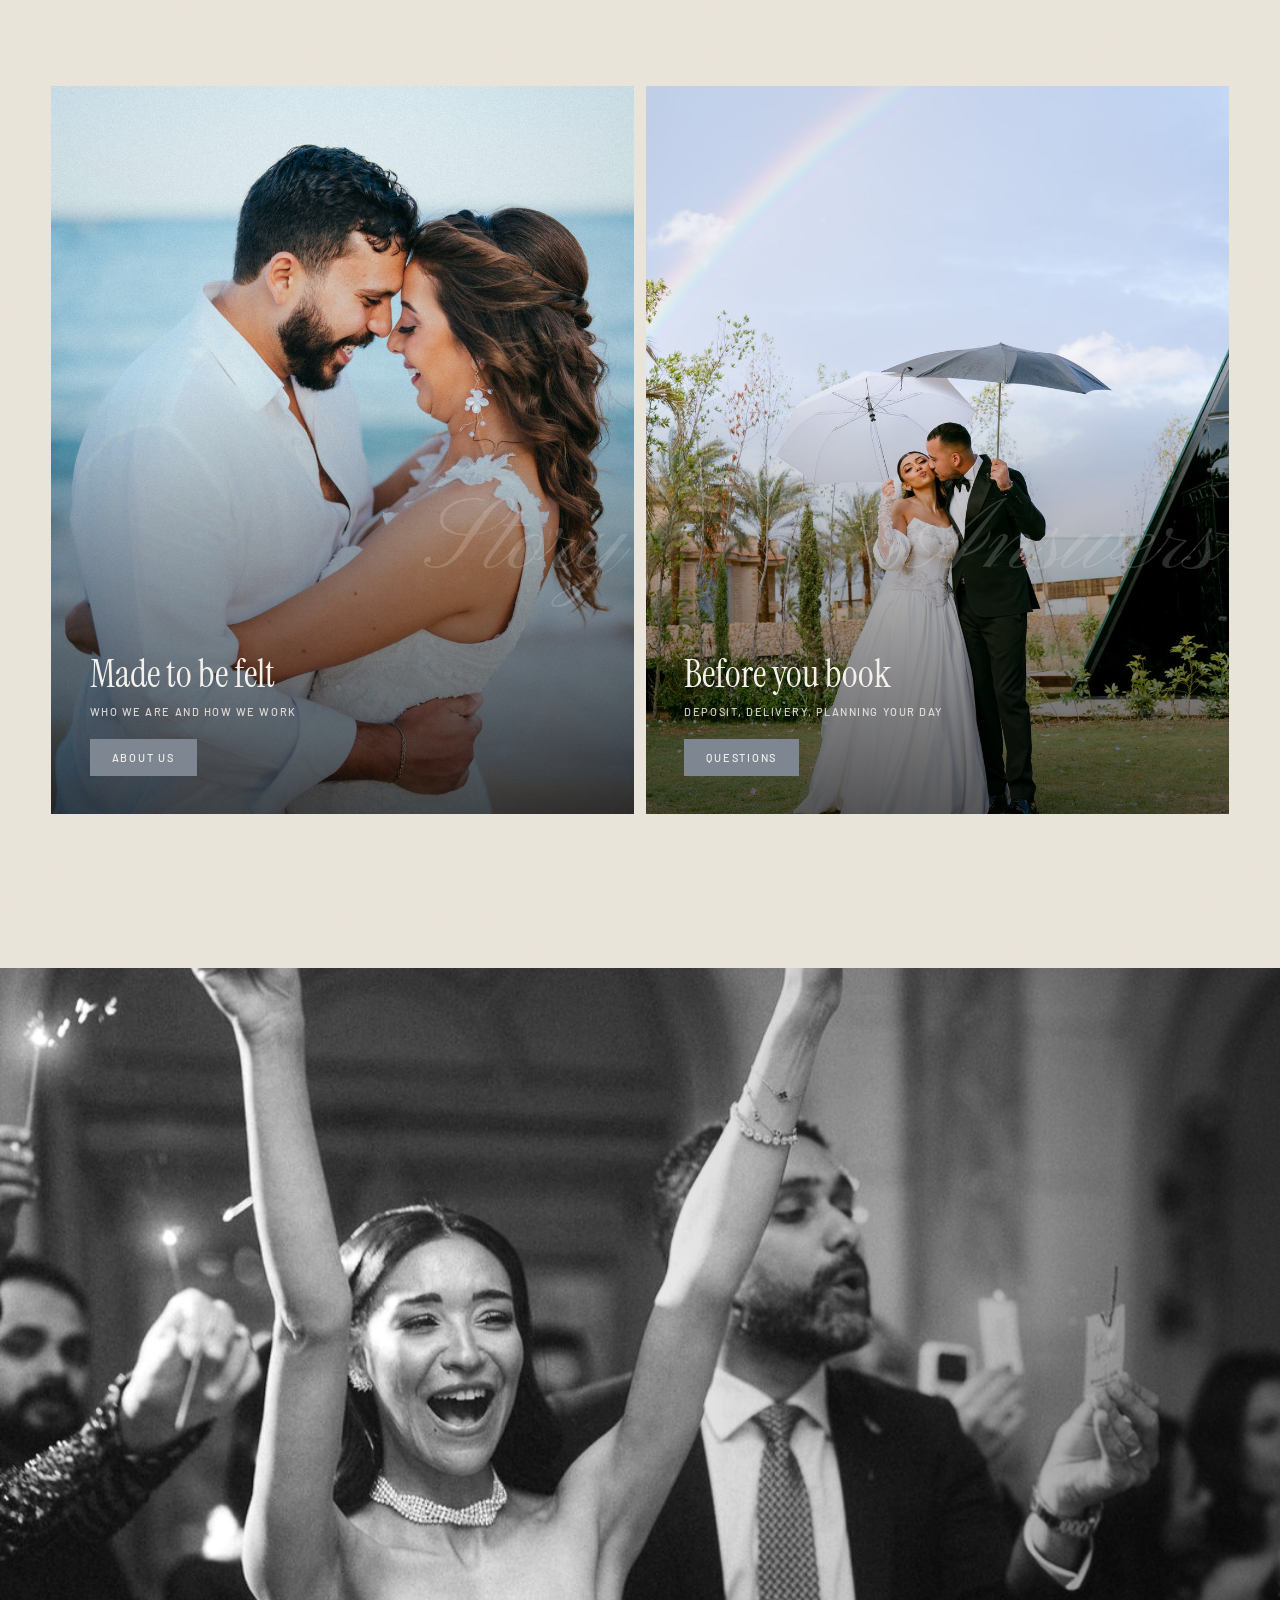
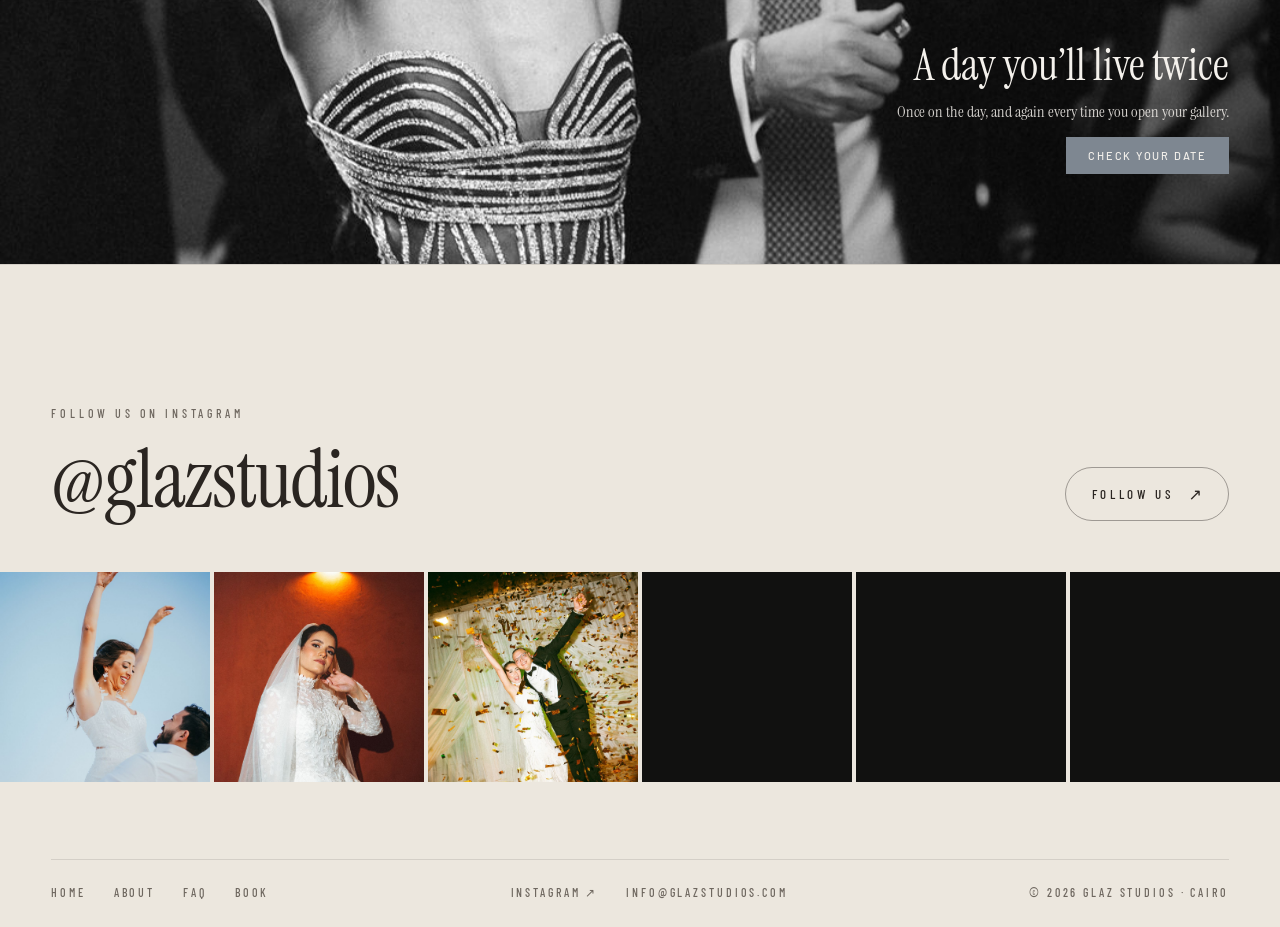
==== commit 6da323d5: "Add files via upload" ====
--- a/index.html
+++ b/index.html
@@ -198,7 +198,7 @@
 .d-title .l1 i { font-style: italic; }
 .d-title .l2 { font: 400 clamp(84px, 12vw, 200px)/.84 var(--disp); letter-spacing: -.02em; display: block; }
 .d-intro .wm.g1 { left: 8%; top: 32%; } .d-intro .wm.g2 { right: 6%; bottom: 20%; }
-.d-intro .float { right: var(--gut); top: 18%; width: clamp(110px, 11vw, 190px); }
+.d-intro .float, .d-cov .float { left: var(--x); top: var(--y); width: var(--w); }
 /* frames */
 .strip { display: grid; gap: 10px; padding: 0 10px; }
 .strip figure { margin: 0; height: min(56vw, 92vh); overflow: hidden; position: relative; background: #111; }
@@ -226,7 +226,6 @@
 .d-cov ol { list-style: none; padding: 0; margin: 26px 0 30px; display: grid; gap: 4px; counter-reset: c; }
 .d-cov li { counter-increment: c; font: 400 clamp(26px, 2.4vw, 36px)/1.25 var(--script); color: var(--ink); }
 .d-cov li::before { content: counter(c, decimal-leading-zero) '.'; font: 500 11px/1 var(--sans); letter-spacing: .1em; color: var(--soft); margin-right: 10px; vertical-align: middle; }
-.d-cov .float { right: var(--gut); top: 9%; width: clamp(90px, 8vw, 140px); }
 /* doors */
 .doors { display: grid; grid-template-columns: 1fr 1fr; gap: 12px; padding: 0 var(--gut) clamp(90px, 12vw, 170px); }
 .door { position: relative; aspect-ratio: 4 / 5; overflow: hidden; display: block; text-decoration: none; color: #F4F1EC; }
@@ -255,7 +254,7 @@
 .paper-ig .fl a:hover { color: var(--ink); }
 @media (max-width: 760px) {
   .d-intro { min-height: 86svh; padding-top: 90px; }
-  .d-intro .float { top: 92px; right: var(--gut); width: 84px; }
+  .d-intro .float, .d-cov .float { left: var(--mx); top: var(--my); width: var(--mw); }
   .d-intro .lbl { top: 96px; max-width: 22ch; }
   .d-title { margin-top: 90px; }
   .d-title .l1 { font-size: 15vw; } .d-title .l2 { font-size: 24vw; }
@@ -264,7 +263,7 @@
   .collage { height: 262vw; margin: 0 10px; }
   .collage figure { left: var(--mx); top: var(--my); width: var(--mw); }
   .collage figure:nth-child(8) { display: none; }
-  .d-cov { grid-template-columns: 1fr; } .d-cov .pic { max-width: 78%; } .d-cov .float { top: 4%; }
+  .d-cov { grid-template-columns: 1fr; } .d-cov .pic { max-width: 78%; }
   .doors { grid-template-columns: 1fr; gap: 10px; }
   .d-end .txt { left: var(--gut); max-width: none; }
 }
@@ -354,7 +353,7 @@
     <h1 class="split" data-k="hero.title" style="--d:.6s">Your day, as it happened.</h1>
     <div class="lower fade" style="--d:1.2s">
       <p data-k="hero.line">Your whole wedding day, from getting ready to the last song.</p>
-      <a class="cta" href="book" data-k="hero.cta">CHECK YOUR DATE</a>
+      <a class="cta" href="book" data-link="hero" data-k="hero.cta">CHECK YOUR DATE</a>
     </div>
   </div>
   <div class="bars fade" style="--d:1.5s"><span class="cnt" id="cnt">01 / 04</span><div class="segs" id="segs"></div><button class="pause" id="pause" type="button" aria-pressed="false" aria-label="Pause the slideshow"><svg viewBox="0 0 24 24" aria-hidden="true"><path class="i-pause" d="M6 4h4v16H6zM14 4h4v16h-4z"/><path class="i-play" d="M7 4l13 8-13 8z"/></svg></button></div>
@@ -365,7 +364,7 @@
     <p class="lbl" data-reveal><span data-k="d.label1">Wedding photography &amp; film</span><span data-k="d.label2">Cairo, and wherever you celebrate</span></p>
     <span class="wm g1" data-drift="-1" data-k="d.wm1" aria-hidden="true">Real days</span><span class="wm g2" data-drift="1" data-k="d.wm2" aria-hidden="true">forever</span>
     <h2 class="d-title" id="d-title" data-reveal><span class="l1"><span data-k="d.t1">STORIES</span> <i data-k="d.t2">made from</i></span><span class="l2" data-k="d.t3">REAL DAYS</span></h2>
-    <figure class="float" data-speed="-.14"><img data-img="d.float1" src="media/work/gal-08.jpg" alt=""></figure>
+    <figure class="float" data-box="f1" data-speed="-.14" style="--x:85%;--y:18%;--w:11%;--mx:74%;--my:12%;--mw:22%"><img data-img="d.float1" src="media/work/gal-08.jpg" alt=""></figure>
   </section>
 
   <section class="strip" data-sec="frames" aria-label="From our weddings">
@@ -380,7 +379,7 @@
       <h2 class="disp" id="about-h" data-k="real.big">One team, the whole day</h2>
       <p class="sub" data-k="real.kicker">Wedding photography and film, kept as it happened</p>
       <p class="t" data-k="real.small">We photograph and film weddings as one team, from the first hour of getting ready to the last song. We don’t pose you or ask you to do it again; we keep what really happened, the people, the light and the feeling of the day.</p>
-      <a class="btn2" href="about" data-k="d.aboutBtn">About us</a>
+      <a class="btn2" href="about" data-link="about" data-k="d.aboutBtn">About us</a>
     </div>
   </section>
 
@@ -413,14 +412,14 @@
 
 
   <section class="collage" data-sec="work" aria-label="Photos">
-    <figure class="float" data-speed="-.06" style="--x:2%;--y:0%;--w:22%;--mx:0%;--my:0%;--mw:46%"><img loading="lazy" data-img="work.photos.0.src" src="media/work/gal-13.jpg" alt=""></figure>
-    <figure class="float" data-speed=".05" style="--x:30%;--y:14%;--w:16%;--mx:54%;--my:9%;--mw:40%"><img loading="lazy" data-img="work.photos.1.src" src="media/work/gal-04.jpg" alt=""></figure>
-    <figure class="float" data-speed="-.1" style="--x:56%;--y:4%;--w:26%;--mx:6%;--my:30%;--mw:62%"><img loading="lazy" data-img="work.photos.2.src" src="media/work/film-02.jpg" alt=""></figure>
-    <figure class="float" data-speed=".08" style="--x:86%;--y:20%;--w:14%;--mx:72%;--my:36%;--mw:28%"><img loading="lazy" data-img="work.photos.3.src" src="media/work/gal-02.jpg" alt=""></figure>
-    <figure class="float" data-speed=".04" style="--x:6%;--y:46%;--w:30%;--mx:22%;--my:54%;--mw:76%"><img loading="lazy" data-img="work.photos.4.src" src="media/work/reel-01.jpg" alt=""></figure>
-    <figure class="float" data-speed="-.08" style="--x:44%;--y:52%;--w:18%;--mx:0%;--my:73%;--mw:40%"><img loading="lazy" data-img="work.photos.5.src" src="media/work/gal-10.jpg" alt=""></figure>
-    <figure class="float" data-speed=".06" style="--x:68%;--y:60%;--w:30%;--mx:48%;--my:77%;--mw:52%"><img loading="lazy" data-img="work.photos.6.src" src="media/work/close-01.jpg" alt=""></figure>
-    <figure class="float" data-speed="-.05" style="--x:24%;--y:78%;--w:15%;--mx:10%;--my:84%;--mw:38%"><img loading="lazy" data-img="work.photos.7.src" src="media/work/gal-16.jpg" alt=""></figure>
+    <figure class="float" data-box="c0" data-speed="-.06" style="--x:2%;--y:0%;--w:22%;--mx:0%;--my:0%;--mw:46%"><img loading="lazy" data-img="work.photos.0.src" src="media/work/gal-13.jpg" alt=""></figure>
+    <figure class="float" data-box="c1" data-speed=".05" style="--x:30%;--y:14%;--w:16%;--mx:54%;--my:9%;--mw:40%"><img loading="lazy" data-img="work.photos.1.src" src="media/work/gal-04.jpg" alt=""></figure>
+    <figure class="float" data-box="c2" data-speed="-.1" style="--x:56%;--y:4%;--w:26%;--mx:6%;--my:30%;--mw:62%"><img loading="lazy" data-img="work.photos.2.src" src="media/work/film-02.jpg" alt=""></figure>
+    <figure class="float" data-box="c3" data-speed=".08" style="--x:86%;--y:20%;--w:14%;--mx:72%;--my:36%;--mw:28%"><img loading="lazy" data-img="work.photos.3.src" src="media/work/gal-02.jpg" alt=""></figure>
+    <figure class="float" data-box="c4" data-speed=".04" style="--x:6%;--y:46%;--w:30%;--mx:22%;--my:54%;--mw:76%"><img loading="lazy" data-img="work.photos.4.src" src="media/work/reel-01.jpg" alt=""></figure>
+    <figure class="float" data-box="c5" data-speed="-.08" style="--x:44%;--y:52%;--w:18%;--mx:0%;--my:73%;--mw:40%"><img loading="lazy" data-img="work.photos.5.src" src="media/work/gal-10.jpg" alt=""></figure>
+    <figure class="float" data-box="c6" data-speed=".06" style="--x:68%;--y:60%;--w:30%;--mx:48%;--my:77%;--mw:52%"><img loading="lazy" data-img="work.photos.6.src" src="media/work/close-01.jpg" alt=""></figure>
+    <figure class="float" data-box="c7" data-speed="-.05" style="--x:24%;--y:78%;--w:15%;--mx:10%;--my:84%;--mw:38%"><img loading="lazy" data-img="work.photos.7.src" src="media/work/gal-16.jpg" alt=""></figure>
   </section>
 
   <section class="d-cov" data-sec="coverage" aria-labelledby="cov-h">
@@ -429,19 +428,19 @@
       <h2 class="disp" id="cov-h" data-k="d.covTitle">Choose your coverage</h2>
       <p class="sub" data-k="d.covSub">Real, not staged · from start to end</p>
       <ol><li data-k="d.cov.0">Photography</li><li data-k="d.cov.1">Cinematography</li><li data-k="d.cov.2">Full coverage in 4K</li><li data-k="d.cov.3">Media coverage</li><li data-k="d.cov.4">Photo booth</li></ol>
-      <a class="btn2" href="book" data-k="d.covBtn">Book your date</a>
+      <a class="btn2" href="book" data-link="cov" data-k="d.covBtn">Book your date</a>
     </div>
-    <figure class="float" data-speed="-.1"><img loading="lazy" data-img="d.float2" src="media/work/gal-19.jpg" alt=""></figure>
+    <figure class="float" data-box="f2" data-speed="-.1" style="--x:88%;--y:9%;--w:8%;--mx:72%;--my:4%;--mw:23%"><img loading="lazy" data-img="d.float2" src="media/work/gal-19.jpg" alt=""></figure>
   </section>
 
   <section class="doors" data-sec="doors" aria-label="More about us">
-    <a class="door" href="about" data-reveal><img loading="lazy" data-img="d.door1Img" src="media/work/gal-17.jpg" alt=""><span class="wm" data-k="d.door1Wm" aria-hidden="true">Story</span><div><h3 data-k="d.door1Title">Made to be felt</h3><p class="sub" data-k="d.door1Sub">Who we are and how we work</p><span class="btn2" data-k="d.door1Btn">About us</span></div></a>
-    <a class="door" href="faq" data-reveal style="--d:.1s"><img loading="lazy" data-img="d.door2Img" src="media/work/gal-09.jpg" alt=""><span class="wm" data-k="d.door2Wm" aria-hidden="true">Answers</span><div><h3 data-k="d.door2Title">Before you book</h3><p class="sub" data-k="d.door2Sub">Deposit, delivery, planning your day</p><span class="btn2" data-k="d.door2Btn">Questions</span></div></a>
+    <a class="door" href="about" data-link="door1" data-reveal><img loading="lazy" data-img="d.door1Img" src="media/work/gal-17.jpg" alt=""><span class="wm" data-k="d.door1Wm" aria-hidden="true">Story</span><div><h3 data-k="d.door1Title">Made to be felt</h3><p class="sub" data-k="d.door1Sub">Who we are and how we work</p><span class="btn2" data-k="d.door1Btn">About us</span></div></a>
+    <a class="door" href="faq" data-link="door2" data-reveal style="--d:.1s"><img loading="lazy" data-img="d.door2Img" src="media/work/gal-09.jpg" alt=""><span class="wm" data-k="d.door2Wm" aria-hidden="true">Answers</span><div><h3 data-k="d.door2Title">Before you book</h3><p class="sub" data-k="d.door2Sub">Deposit, delivery, planning your day</p><span class="btn2" data-k="d.door2Btn">Questions</span></div></a>
   </section>
 
   <section class="d-end" data-sec="end book" aria-labelledby="end-h">
     <img loading="lazy" data-img="end.image" src="media/work/gal-11.jpg" alt="" data-in>
-    <div class="txt"><h2 id="end-h" data-k="end.title">A day you’ll live twice</h2><p data-k="d.endText">Once on the day, and again every time you open your gallery.</p><a class="btn2" href="book" data-k="end.cta">Check your date</a></div>
+    <div class="txt"><h2 id="end-h" data-k="end.title">A day you’ll live twice</h2><p data-k="d.endText">Once on the day, and again every time you open your gallery.</p><a class="btn2" href="book" data-link="end" data-k="end.cta">Check your date</a></div>
   </section>
 </main>
 
@@ -496,6 +495,10 @@
   $$('[data-k]').forEach((el) => setP(DEFAULT, el.dataset.k, el.textContent.trim()));
   $$('[data-img]').forEach((el) => setP(DEFAULT, el.dataset.img, el.getAttribute('src')));
   $$('[data-media]').forEach((el) => { const m = el.querySelector('img,video'); setP(DEFAULT, el.dataset.media, m.getAttribute('src')); });
+  // where buttons lead, and where the floating photos sit (computer: x y w, phone: mx my mw)
+  DEFAULT.links = {}; $$('[data-link]').forEach((el) => { DEFAULT.links[el.dataset.link] = el.getAttribute('href'); });
+  $$('[data-box]').forEach((el) => { el.dataset.def = el.getAttribute('style') || ''; });
+  const EDIT = { on: false, after: null };   // turned on only inside the dashboard (edit.js)
 
   function tidy(c) {
     // The old starting films (films only) give way to the new mix of films and photos
@@ -509,7 +512,7 @@
 
   // ---------- words and pictures ----------
   function drawTexts() {
-    $$('[data-k]').forEach((el) => { const v = getP(C, el.dataset.k); if (typeof v === 'string' && v.trim()) el.textContent = v; });
+    $$('[data-k]').forEach((el) => { const v = getP(C, el.dataset.k), d = getP(DEFAULT, el.dataset.k); const t = typeof v === 'string' && v.trim() ? v : typeof d === 'string' ? d : null; if (t != null && el.textContent !== t) el.textContent = t; });
     $$('.split').forEach((el) => { el.innerHTML = el.textContent.trim().split(/\s+/).map((w, i) => `<span class="w"><span style="--i:${i}">${esc(w)}</span></span>`).join(' '); });
   }
   function drawPictures() {
@@ -530,6 +533,26 @@
       if (isVid(v) && !still) el.play().catch(() => {});
     });
     const sb = $('#sheet-bg'); const first = getP(C, 'work.photos.0.src'); if (sb && first) sb.style.backgroundImage = url(first);
+  }
+  const POS = /^-?\d{1,3}(\.\d+)?%$/, FOCUS = /^\d{1,3}(\.\d+)?% \d{1,3}(\.\d+)?%$/;
+  const okHref = (h) => typeof h === 'string' && !/^\s*javascript:/i.test(h) && /^(https?:\/\/|mailto:|tel:|\/|#|[\w-]+(\.html)?(#[\w-]*)?$)/i.test(h.trim());
+  function drawLayout() {
+    const phone = phoneMQ.matches, box = isObj(C.box) ? C.box : {}, focus = isObj(C.focus) ? C.focus : {}, links = isObj(C.links) ? C.links : {};
+    $$('[data-box]').forEach((el) => {
+      el.setAttribute('style', el.dataset.def); el.dataset.ty = 0;
+      const b = box[el.dataset.box];
+      if (isObj(b)) ['x', 'y', 'w', 'mx', 'my', 'mw'].forEach((k) => { if (POS.test(b[k] || '')) el.style.setProperty('--' + k, b[k]); });
+    });
+    $$('[data-img], [data-media]').forEach((el) => {
+      const m = el.matches('img, video') ? el : el.querySelector('img, video'); if (!m) return;
+      const f = focus[el.dataset.img || el.dataset.media], v = isObj(f) ? (phone ? f.m || f.d : f.d) : '';
+      m.style.objectPosition = FOCUS.test(v || '') ? v : '';
+    });
+    $$('[data-link]').forEach((a) => {
+      const h = okHref(links[a.dataset.link]) ? links[a.dataset.link].trim() : DEFAULT.links[a.dataset.link];
+      a.setAttribute('href', h);
+      if (/^https?:/i.test(h)) { a.target = '_blank'; a.rel = 'noopener'; } else { a.removeAttribute('target'); a.removeAttribute('rel'); }
+    });
   }
 
   // =========================================================
@@ -642,9 +665,9 @@
       if (sr.top < vh && sr.bottom > 0) { steps.classList.add('live'); let best = 0, bd = 1e9; const lis = $$('li', steps); lis.forEach((li, i) => { const r = li.getBoundingClientRect(); const d = Math.abs(r.top + r.height / 2 - vh * .5); if (d < bd) { bd = d; best = i; } }); lis.forEach((li, i) => li.classList.toggle('act', i === best)); }
     } else steps.classList.remove('live');
     // photos float at different speeds
-    $$('[data-speed]').forEach((el) => { const r = el.parentElement.getBoundingClientRect(); if (r.bottom < -200 || r.top > vh + 200) return; const o = el.getBoundingClientRect().top - (parseFloat(el.dataset.ty) || 0) + el.offsetHeight / 2 - vh / 2; const ty = -o * Number(el.dataset.speed) * (phone ? .45 : 1); el.dataset.ty = ty; el.style.transform = `translate3d(0, ${ty}px, 0)`; });
+    $$('[data-speed]').forEach((el) => { if (EDIT.on) { el.style.transform = ''; el.dataset.ty = 0; return; } const r = el.parentElement.getBoundingClientRect(); if (r.bottom < -200 || r.top > vh + 200) return; const o = el.getBoundingClientRect().top - (parseFloat(el.dataset.ty) || 0) + el.offsetHeight / 2 - vh / 2; const ty = -o * Number(el.dataset.speed) * (phone ? .45 : 1); el.dataset.ty = ty; el.style.transform = `translate3d(0, ${ty}px, 0)`; });
     // pictures move slowly inside their frames
-    $$('[data-in]').forEach((el) => { const r = el.parentElement.getBoundingClientRect(); if (r.bottom < 0 || r.top > vh) return; const p = (r.top + r.height / 2 - vh / 2) / vh; el.style.transform = `translate3d(0, ${p * -8}%, 0)`; });
+    $$('[data-in]').forEach((el) => { if (EDIT.on) { el.style.transform = ''; return; } const r = el.parentElement.getBoundingClientRect(); if (r.bottom < 0 || r.top > vh) return; const p = (r.top + r.height / 2 - vh / 2) / vh; el.style.transform = `translate3d(0, ${p * -8}%, 0)`; });
     // handwriting drifts sideways
     $$('[data-drift]').forEach((el) => { const r = el.getBoundingClientRect(); if (r.bottom < 0 || r.top > vh) return; el.style.transform = `translateX(${(r.top - vh / 2) * .08 * Number(el.dataset.drift)}px)`; });
   }
@@ -674,10 +697,11 @@
   addEventListener('pageshow', (e) => { if (e.persisted) root.classList.remove('leaving'); });
 
   function render() {
-    drawTexts(); drawPictures(); drawHero();
+    drawTexts(); drawPictures(); drawLayout(); drawHero();
     watchReveals();
     if (PREVIEW || still) $$('[data-reveal], .split').forEach((el) => el.classList.add('in'));
     frame();
+    if (EDIT.on && EDIT.after) EDIT.after();
   }
   phoneMQ.addEventListener('change', () => { heroKey = ''; render(); });
 
@@ -708,6 +732,9 @@
       if (!ALLOWED.test(e.origin)) return;
       const d = e.data || {};
       if (d.type === 'glaz-content') { C = tidy(merge(clone(DEFAULT), d.content || {})); render(); }
+      // Dashboard → Website: click and type on the page itself
+      if (d.type === 'glaz-edit' && !EDIT.on) import('./edit.js').then((m) => m.default({ EDIT, phoneMQ, drawTexts, origin: e.origin })).catch(() => {});
+      if (d.type === 'glaz-select' && EDIT.select) EDIT.select(d.sel || null);
       if (d.type === 'glaz-scroll' && d.section) document.querySelector(`[data-sec~="${String(d.section).replace(/[^\w-]/g, '')}"]`)?.scrollIntoView({ behavior: 'smooth' });
     });
   }
